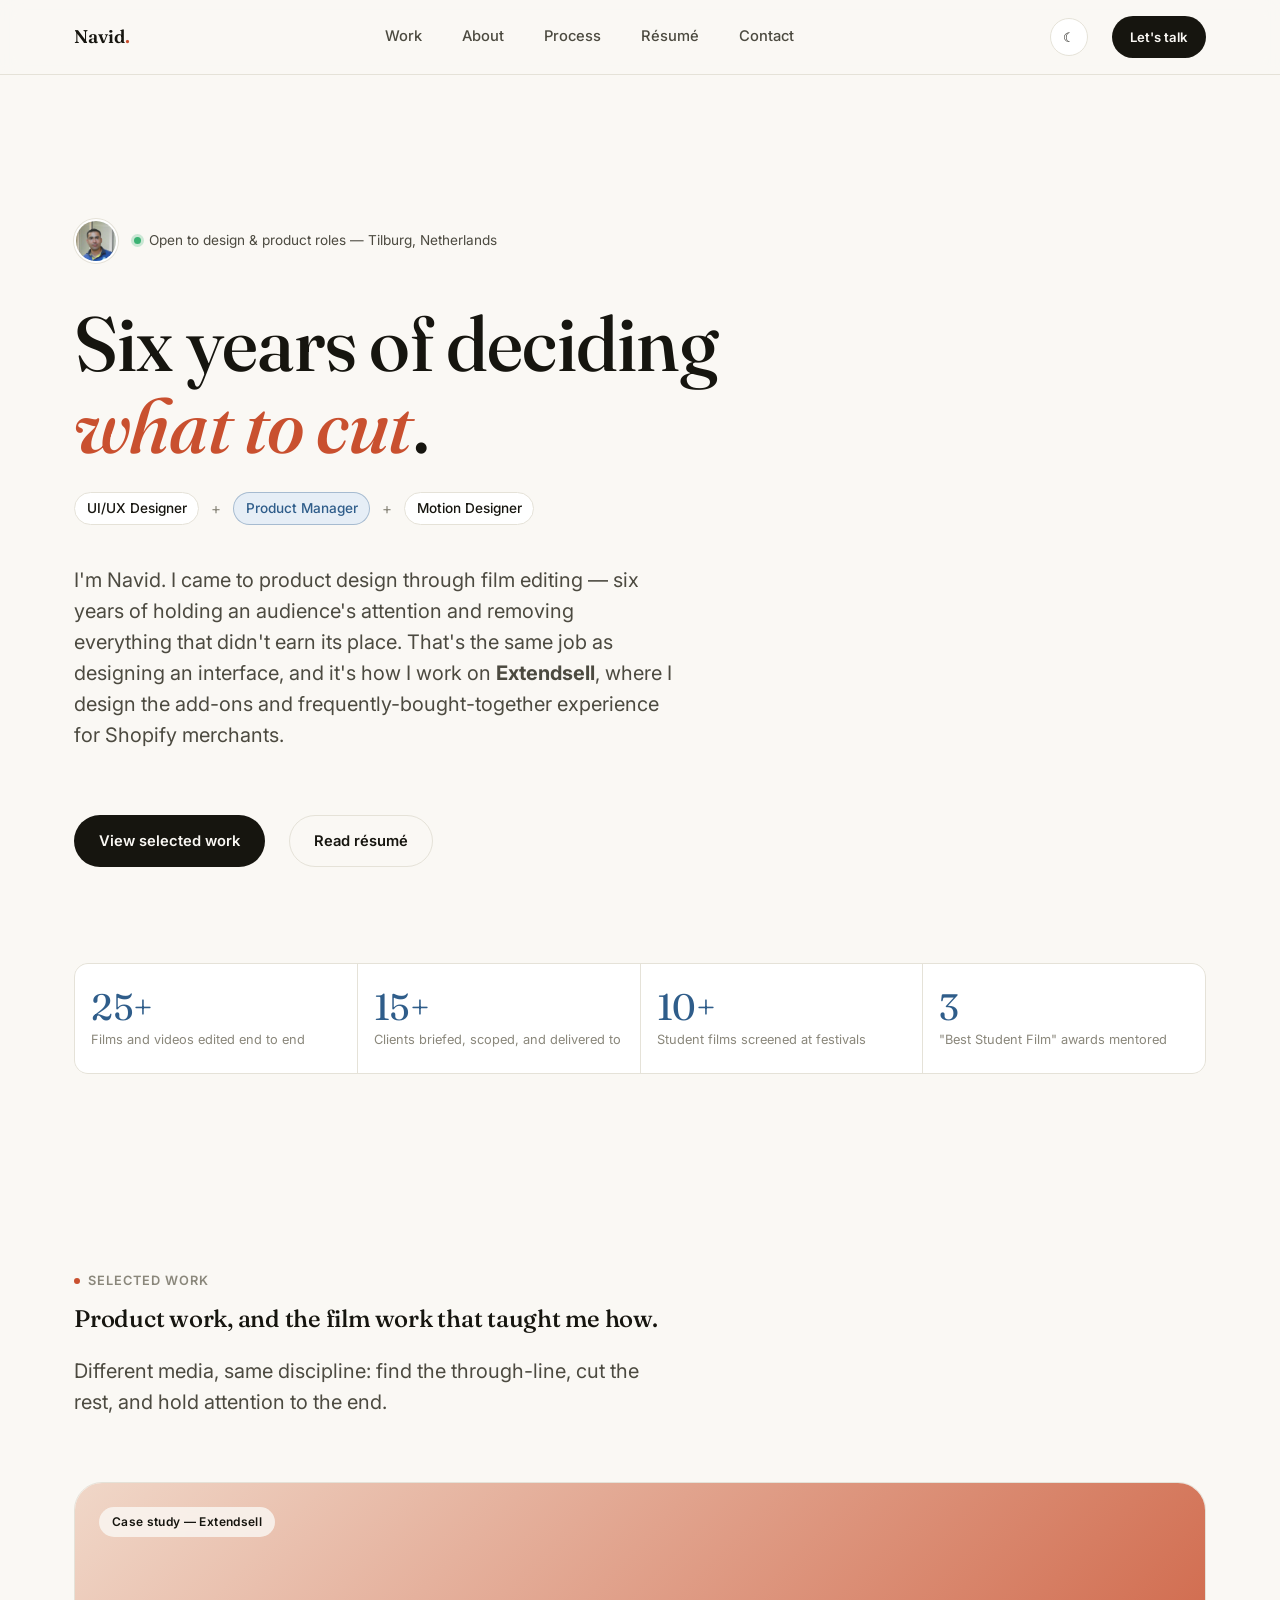
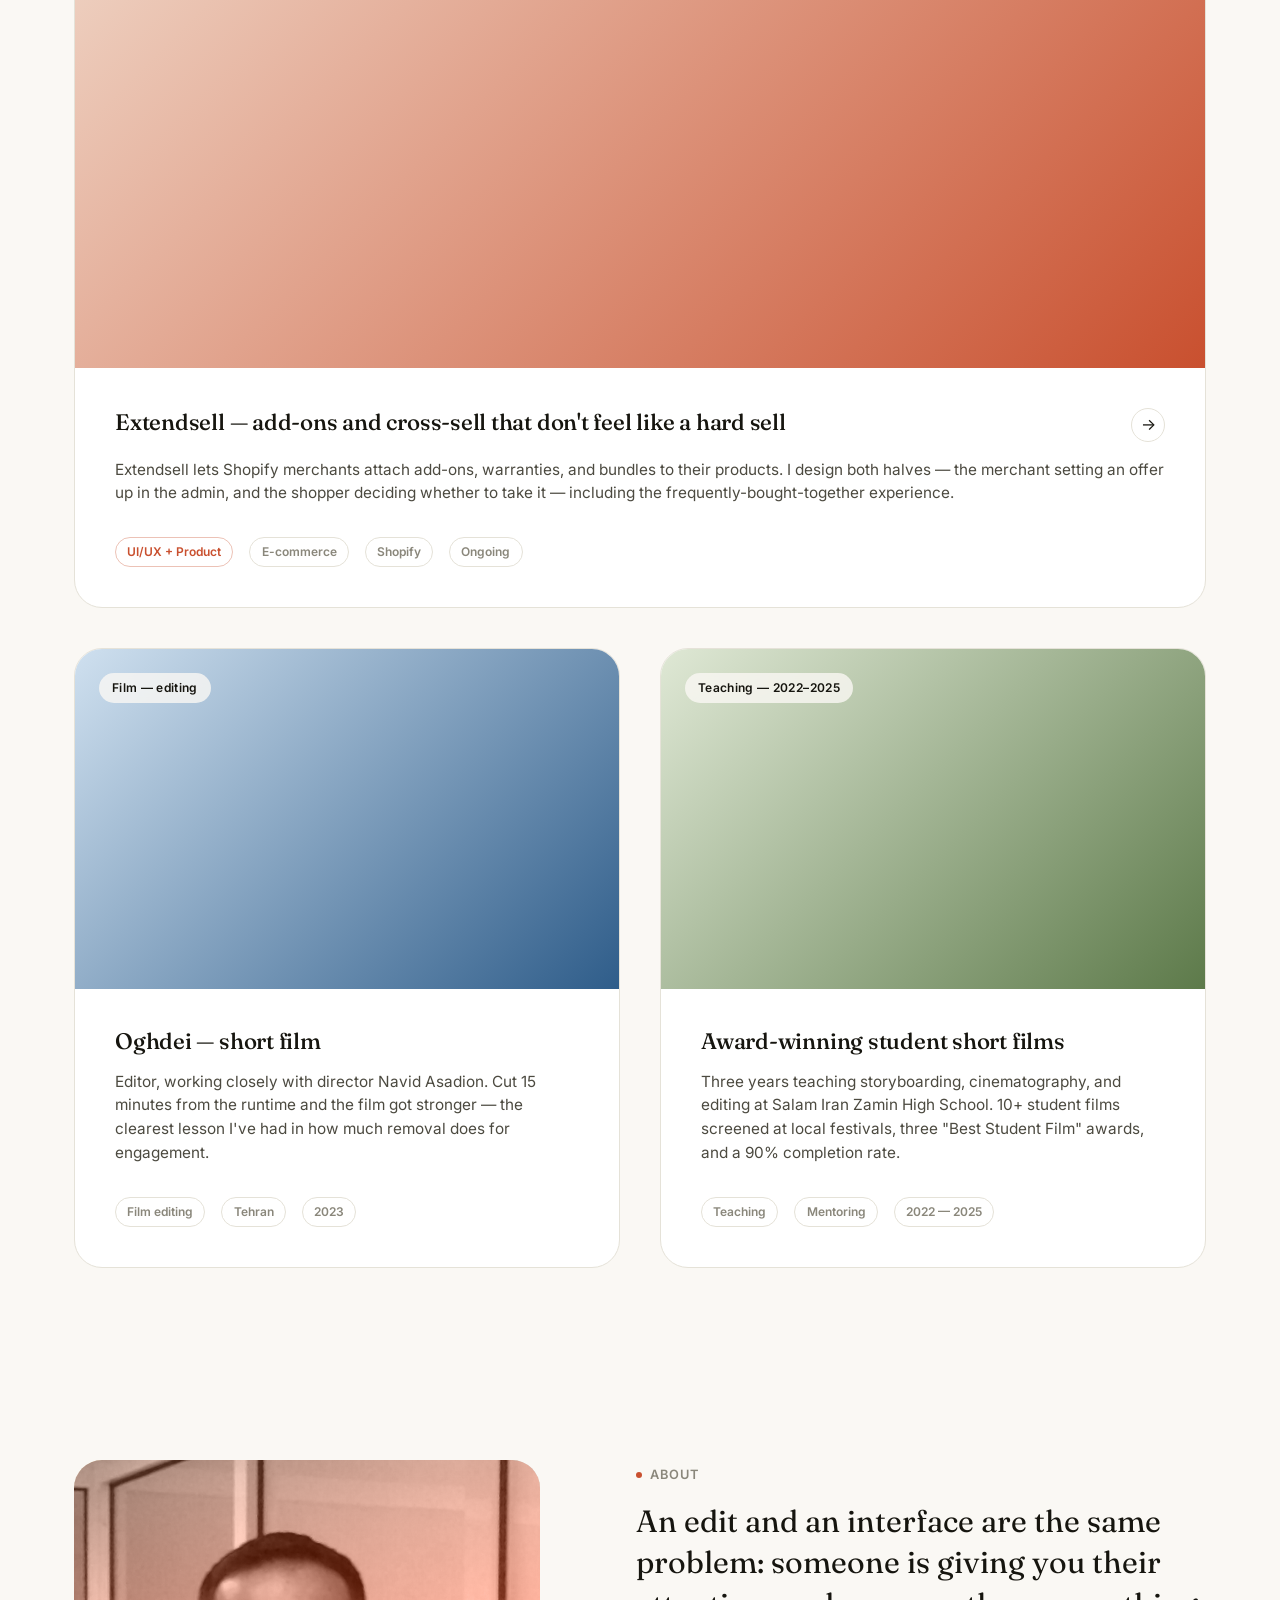
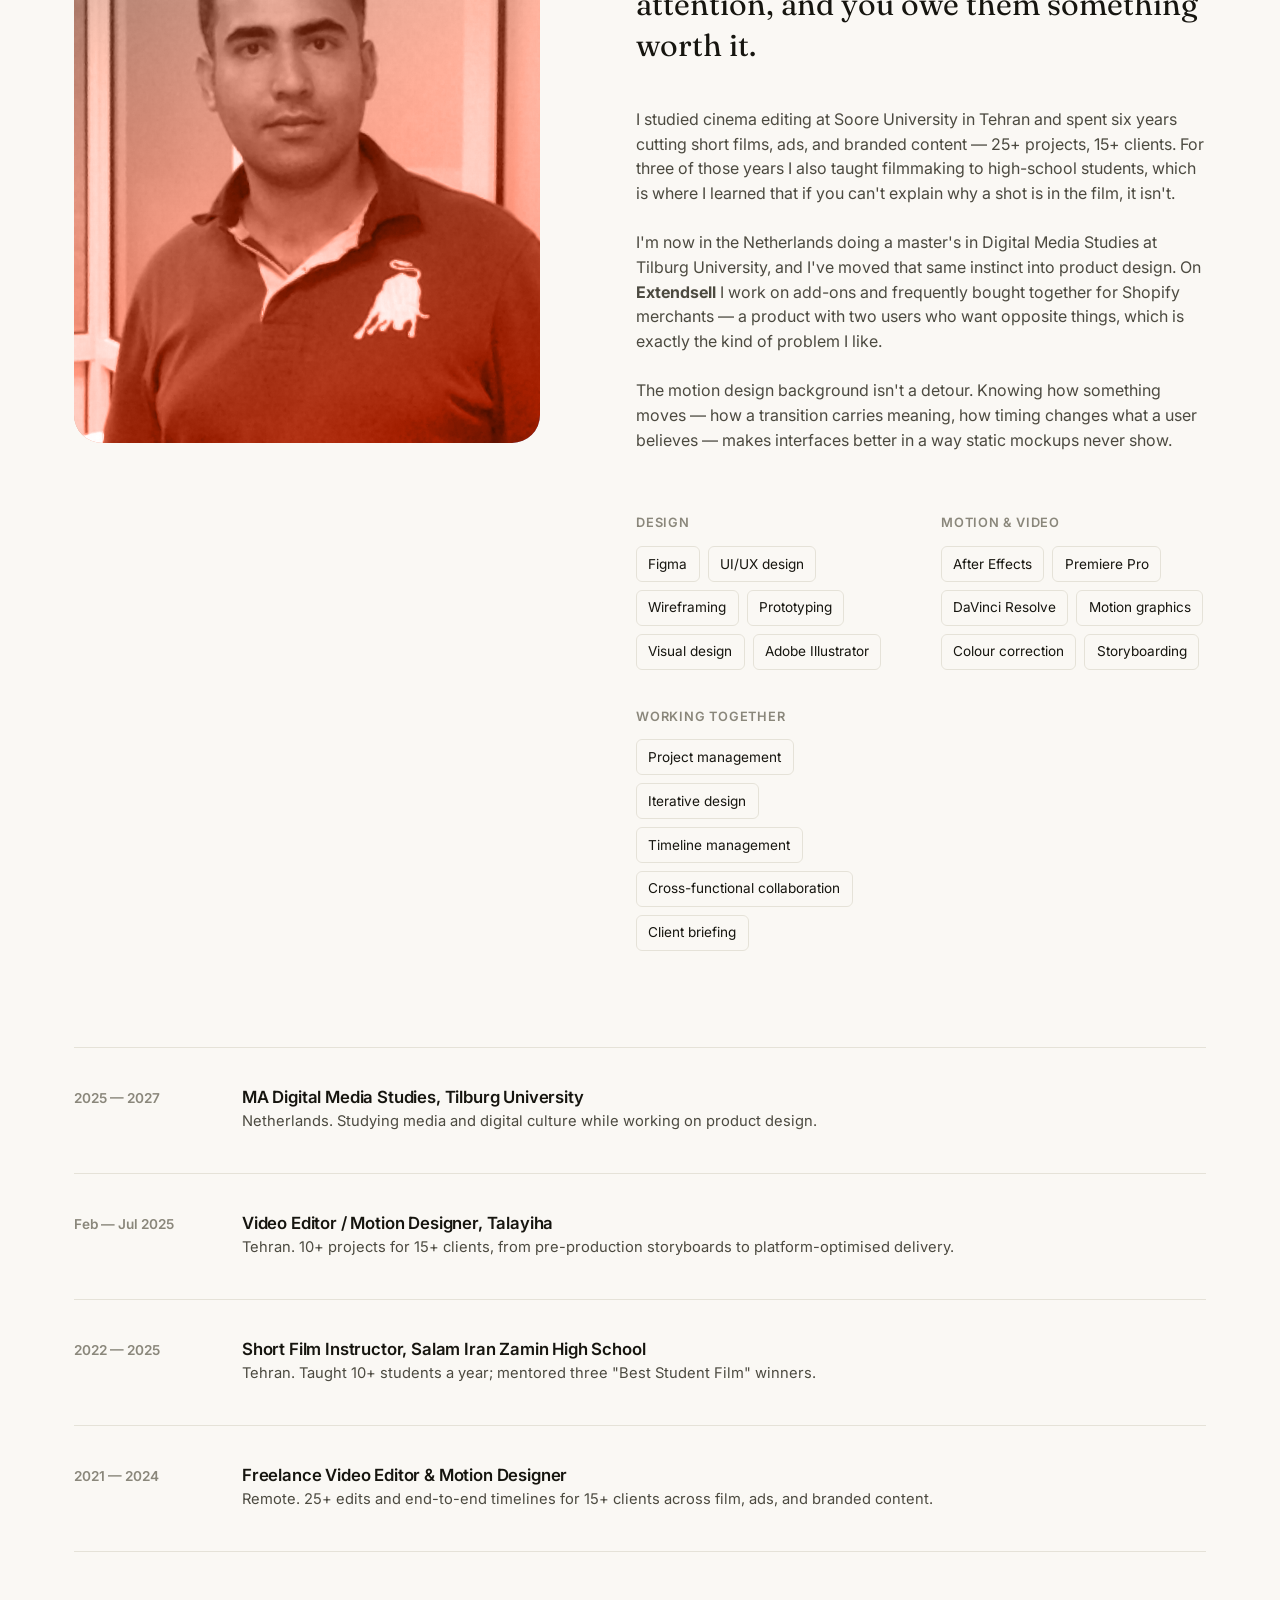
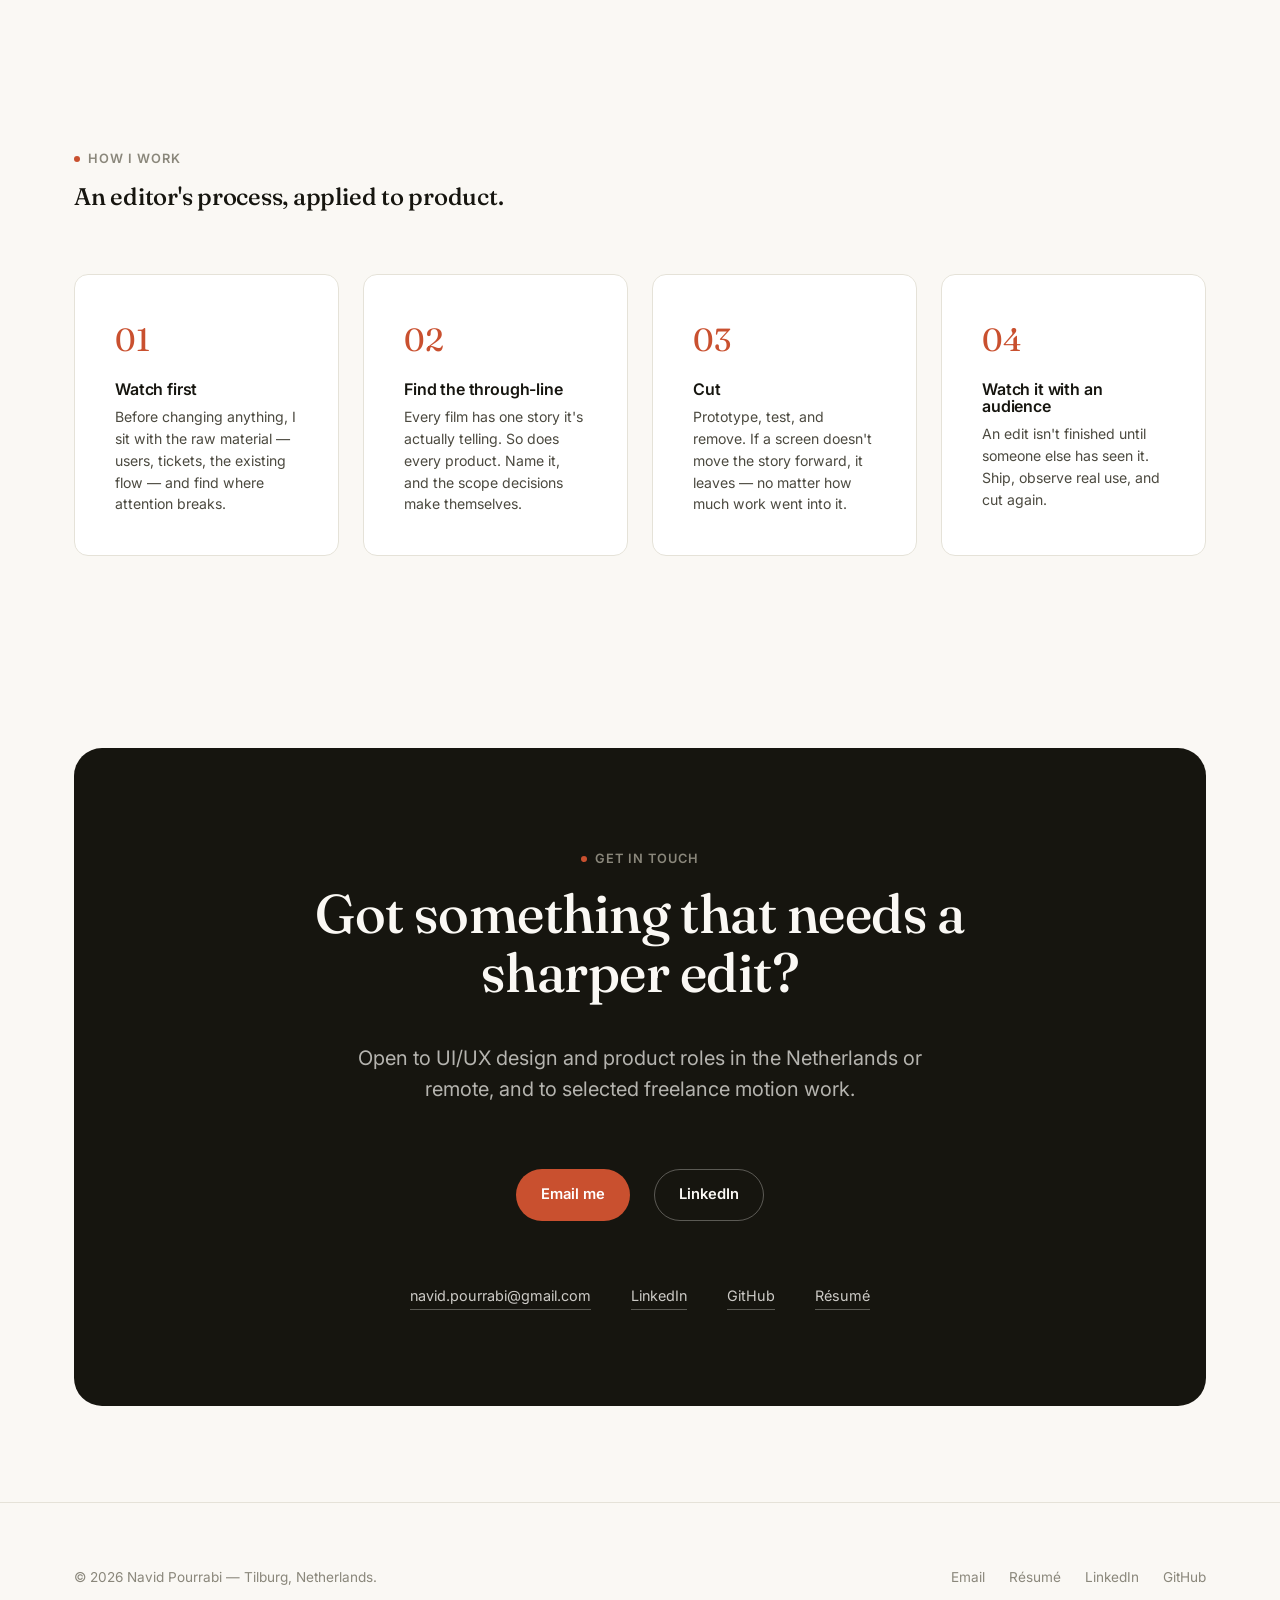
==== index.html @ 309e6147 "Replace placeholders with real resume, project, and contact content Sourced from the resume PDF and " ====
<!DOCTYPE html>
<html lang="en">
<head>
<meta charset="UTF-8" />
<meta name="viewport" content="width=device-width, initial-scale=1.0" />
<title>Navid Pourrabi — UI/UX Designer &amp; Product Manager</title>
<meta name="description" content="Navid Pourrabi — UI/UX designer and product manager with six years in film editing and motion design. Based in Tilburg, Netherlands." />

<meta property="og:title" content="Navid Pourrabi — UI/UX Designer &amp; Product Manager" />
<meta property="og:description" content="I came to product design through film editing. Six years of deciding what to cut." />
<meta property="og:type" content="website" />
<meta property="og:url" content="https://navidpourrabi.github.io/" />

<link rel="preconnect" href="https://fonts.googleapis.com" />
<link rel="preconnect" href="https://fonts.gstatic.com" crossorigin />
<link href="https://fonts.googleapis.com/css2?family=Fraunces:ital,opsz,wght@0,9..144,400;0,9..144,500;0,9..144,600;1,9..144,500&family=Inter:wght@400;500;600;700&display=swap" rel="stylesheet" />
<link rel="stylesheet" href="assets/css/style.css" />
<script>(function(){try{var t=localStorage.getItem("theme");if(!t){t=window.matchMedia("(prefers-color-scheme: dark)").matches?"dark":"light";}document.documentElement.setAttribute("data-theme",t);}catch(e){}})();</script>
</head>
<body>

<header class="site-header">
  <div class="wrap">
    <a href="index.html" class="logo">Navid<span>.</span></a>
    <nav class="nav-links">
      <a href="index.html#work">Work</a>
      <a href="index.html#about">About</a>
      <a href="index.html#process">Process</a>
      <a href="resume.html">Résumé</a>
      <a href="index.html#contact">Contact</a>
    </nav>
    <div class="nav-actions">
      <button class="theme-toggle" data-theme-toggle aria-label="Toggle dark mode">☾</button>
      <a href="index.html#contact" class="btn btn-primary btn-sm">Let's talk</a>
      <button class="nav-toggle" data-nav-toggle aria-label="Toggle menu"><span></span></button>
    </div>
  </div>
</header>

<main>

  <!-- ============ HERO ============ -->
  <section class="hero">
    <div class="wrap">
      <div class="hero-kicker reveal">
        <img src="assets/images/portrait.jpg" alt="Navid Pourrabi" class="hero-avatar" />
        <div class="hero-status"><span class="status-dot"></span> Open to design &amp; product roles — Tilburg, Netherlands</div>
      </div>

      <h1 class="reveal">Six years of deciding <em>what to cut</em>.</h1>

      <div class="role-line reveal">
        <span class="role-chip">UI/UX Designer</span>
        <span class="role-sep">+</span>
        <span class="role-chip is-data">Product Manager</span>
        <span class="role-sep">+</span>
        <span class="role-chip">Motion Designer</span>
      </div>

      <p class="hero-sub reveal">
        I'm Navid. I came to product design through film editing — six years of holding
        an audience's attention and removing everything that didn't earn its place.
        That's the same job as designing an interface, and it's how I work on
        <strong>Extendsell</strong>, where I design the add-ons and
        frequently-bought-together experience for Shopify merchants.
      </p>

      <div class="hero-actions reveal">
        <a href="index.html#work" class="btn btn-primary">View selected work</a>
        <a href="resume.html" class="btn btn-ghost">Read résumé</a>
      </div>

      <div class="metric-band reveal">
        <div class="metric">
          <div class="metric-num">25+</div>
          <div class="metric-label">Films and videos edited end to end</div>
        </div>
        <div class="metric">
          <div class="metric-num">15+</div>
          <div class="metric-label">Clients briefed, scoped, and delivered to</div>
        </div>
        <div class="metric">
          <div class="metric-num">10+</div>
          <div class="metric-label">Student films screened at festivals</div>
        </div>
        <div class="metric">
          <div class="metric-num">3</div>
          <div class="metric-label">"Best Student Film" awards mentored</div>
        </div>
      </div>
    </div>
  </section>

  <!-- ============ WORK ============ -->
  <section class="section" id="work">
    <div class="wrap">
      <div class="section-head reveal">
        <div>
          <div class="eyebrow">Selected work</div>
          <h2>Product work, and the film work that taught me how.</h2>
        </div>
        <p class="hero-sub" style="margin-top:0;">Different media, same discipline: find the through-line, cut the rest, and hold attention to the end.</p>
      </div>

      <div class="work-grid">

        <!-- ===== Extendsell — featured ===== -->
        <a class="work-card featured reveal" href="case-studies/extendsell.html">
          <div class="work-thumb" style="background:linear-gradient(135deg,#f0d7c8,#c9502f);">
            <span class="work-tag">Case study — Extendsell</span>
          </div>
          <div class="work-body">
            <div class="work-title-row">
              <h3>Extendsell — add-ons and cross-sell that don't feel like a hard sell</h3>
              <span class="work-arrow">→</span>
            </div>
            <p class="work-desc">
              Extendsell lets Shopify merchants attach add-ons, warranties, and bundles to their
              products. I design both halves — the merchant setting an offer up in the admin,
              and the shopper deciding whether to take it — including the
              frequently-bought-together experience.
            </p>
            <div class="work-meta-row">
              <span class="pill pill-role">UI/UX + Product</span>
              <span class="pill">E-commerce</span>
              <span class="pill">Shopify</span>
              <span class="pill">Ongoing</span>
            </div>
          </div>
        </a>

        <!-- ===== Oghdei ===== -->
        <div class="work-card reveal">
          <div class="work-thumb" style="background:linear-gradient(135deg,#cfe0ef,#2f5d8a);">
            <span class="work-tag">Film — editing</span>
          </div>
          <div class="work-body">
            <div class="work-title-row">
              <h3>Oghdei — short film</h3>
            </div>
            <p class="work-desc">
              Editor, working closely with director Navid Asadion. Cut 15 minutes from the
              runtime and the film got stronger — the clearest lesson I've had in how much
              removal does for engagement.
            </p>
            <div class="work-meta-row">
              <span class="pill">Film editing</span>
              <span class="pill">Tehran</span>
              <span class="pill">2023</span>
            </div>
          </div>
        </div>

        <!-- ===== Student films ===== -->
        <div class="work-card reveal">
          <div class="work-thumb" style="background:linear-gradient(135deg,#dfe8d5,#5d7a4a);">
            <span class="work-tag">Teaching — 2022–2025</span>
          </div>
          <div class="work-body">
            <div class="work-title-row">
              <h3>Award-winning student short films</h3>
            </div>
            <p class="work-desc">
              Three years teaching storyboarding, cinematography, and editing at Salam Iran
              Zamin High School. 10+ student films screened at local festivals, three
              "Best Student Film" awards, and a 90% completion rate.
            </p>
            <div class="work-meta-row">
              <span class="pill">Teaching</span>
              <span class="pill">Mentoring</span>
              <span class="pill">2022 — 2025</span>
            </div>
          </div>
        </div>

      </div>
    </div>
  </section>

  <!-- ============ ABOUT ============ -->
  <section class="section" id="about">
    <div class="wrap">
      <div class="about-grid">
        <div class="about-portrait reveal">
          <img src="assets/images/portrait.jpg" alt="Navid Pourrabi" />
        </div>
        <div class="reveal">
          <div class="eyebrow">About</div>
          <p class="about-lede">An edit and an interface are the same problem: someone is giving you their attention, and you owe them something worth it.</p>
          <div class="about-body">
            <p>
              I studied cinema editing at Soore University in Tehran and spent six years
              cutting short films, ads, and branded content — 25+ projects, 15+ clients.
              For three of those years I also taught filmmaking to high-school students,
              which is where I learned that if you can't explain why a shot is in the film,
              it isn't.
            </p>
            <p>
              I'm now in the Netherlands doing a master's in Digital Media Studies at
              Tilburg University, and I've moved that same instinct into product design.
              On <strong>Extendsell</strong> I work on add-ons and frequently bought
              together for Shopify merchants — a product with two users who want opposite
              things, which is exactly the kind of problem I like.
            </p>
            <p>
              The motion design background isn't a detour. Knowing how something moves —
              how a transition carries meaning, how timing changes what a user believes —
              makes interfaces better in a way static mockups never show.
            </p>
          </div>

          <div class="skills-grid">
            <div class="skills-group">
              <h4>Design</h4>
              <ul>
                <li>Figma</li>
                <li>UI/UX design</li>
                <li>Wireframing</li>
                <li>Prototyping</li>
                <li>Visual design</li>
                <li>Adobe Illustrator</li>
              </ul>
            </div>
            <div class="skills-group">
              <h4>Motion &amp; video</h4>
              <ul>
                <li>After Effects</li>
                <li>Premiere Pro</li>
                <li>DaVinci Resolve</li>
                <li>Motion graphics</li>
                <li>Colour correction</li>
                <li>Storyboarding</li>
              </ul>
            </div>
            <div class="skills-group">
              <h4>Working together</h4>
              <ul>
                <li>Project management</li>
                <li>Iterative design</li>
                <li>Timeline management</li>
                <li>Cross-functional collaboration</li>
                <li>Client briefing</li>
              </ul>
            </div>
          </div>
        </div>
      </div>

      <div class="timeline reveal">
        <div class="timeline-item">
          <time>2025 — 2027</time>
          <div>
            <h4>MA Digital Media Studies, Tilburg University</h4>
            <p>Netherlands. Studying media and digital culture while working on product design.</p>
          </div>
        </div>
        <div class="timeline-item">
          <time>Feb — Jul 2025</time>
          <div>
            <h4>Video Editor / Motion Designer, Talayiha</h4>
            <p>Tehran. 10+ projects for 15+ clients, from pre-production storyboards to platform-optimised delivery.</p>
          </div>
        </div>
        <div class="timeline-item">
          <time>2022 — 2025</time>
          <div>
            <h4>Short Film Instructor, Salam Iran Zamin High School</h4>
            <p>Tehran. Taught 10+ students a year; mentored three "Best Student Film" winners.</p>
          </div>
        </div>
        <div class="timeline-item">
          <time>2021 — 2024</time>
          <div>
            <h4>Freelance Video Editor &amp; Motion Designer</h4>
            <p>Remote. 25+ edits and end-to-end timelines for 15+ clients across film, ads, and branded content.</p>
          </div>
        </div>
      </div>
    </div>
  </section>

  <!-- ============ PROCESS ============ -->
  <section class="section" id="process">
    <div class="wrap">
      <div class="section-head reveal">
        <div>
          <div class="eyebrow">How I work</div>
          <h2>An editor's process, applied to product.</h2>
        </div>
      </div>

      <div class="process-strip">
        <div class="process-step reveal">
          <div class="step-num">01</div>
          <h4>Watch first</h4>
          <p>Before changing anything, I sit with the raw material — users, tickets, the existing flow — and find where attention breaks.</p>
        </div>
        <div class="process-step reveal">
          <div class="step-num">02</div>
          <h4>Find the through-line</h4>
          <p>Every film has one story it's actually telling. So does every product. Name it, and the scope decisions make themselves.</p>
        </div>
        <div class="process-step reveal">
          <div class="step-num">03</div>
          <h4>Cut</h4>
          <p>Prototype, test, and remove. If a screen doesn't move the story forward, it leaves — no matter how much work went into it.</p>
        </div>
        <div class="process-step reveal">
          <div class="step-num">04</div>
          <h4>Watch it with an audience</h4>
          <p>An edit isn't finished until someone else has seen it. Ship, observe real use, and cut again.</p>
        </div>
      </div>
    </div>
  </section>

  <!-- ============ CONTACT ============ -->
  <section class="section" id="contact">
    <div class="wrap">
      <div class="cta-block reveal">
        <div class="eyebrow" style="justify-content:center;">Get in touch</div>
        <h2>Got something that needs a sharper edit?</h2>
        <p class="hero-sub">Open to UI/UX design and product roles in the Netherlands or remote, and to selected freelance motion work.</p>
        <div class="cta-actions">
          <a href="mailto:navid.pourrabi@gmail.com" class="btn btn-primary">Email me</a>
          <a href="https://www.linkedin.com/in/navidpourrabi" class="btn btn-ghost" target="_blank" rel="noopener">LinkedIn</a>
        </div>
        <div class="contact-list">
          <a href="mailto:navid.pourrabi@gmail.com">navid.pourrabi@gmail.com</a>
          <a href="https://www.linkedin.com/in/navidpourrabi" target="_blank" rel="noopener">LinkedIn</a>
          <a href="https://github.com/NavidPourrabi" target="_blank" rel="noopener">GitHub</a>
          <a href="resume.html">Résumé</a>
        </div>
      </div>
    </div>
  </section>

</main>

<footer class="site-footer">
  <div class="wrap" style="display:flex;align-items:center;justify-content:space-between;flex-wrap:wrap;gap:1rem;width:100%;">
    <span>© <span data-year></span> Navid Pourrabi — Tilburg, Netherlands.</span>
    <div class="footer-links">
      <a href="mailto:navid.pourrabi@gmail.com">Email</a>
      <a href="resume.html">Résumé</a>
      <a href="https://www.linkedin.com/in/navidpourrabi" target="_blank" rel="noopener">LinkedIn</a>
      <a href="https://github.com/NavidPourrabi" target="_blank" rel="noopener">GitHub</a>
    </div>
  </div>
</footer>

<script src="assets/js/main.js"></script>
</body>
</html>
---- assets/css/style.css ----
/* ==========================================================================
   Design tokens
   ========================================================================== */
:root {
  /* Color */
  --color-bg: #faf8f4;
  --color-surface: #ffffff;
  --color-ink: #16150f;
  --color-ink-soft: #4c4a40;
  --color-ink-faint: #8a877b;
  --color-border: #e5e2d8;
  --color-accent: #c9502f;
  --color-accent-ink: #14140f;

  /* Data accent — metrics, outcome numbers, charts */
  --color-data: #2f5d8a;
  --color-data-soft: #e6eef6;

  /* Dark mode */
  --color-bg-dark: #100f0c;
  --color-surface-dark: #191814;
  --color-ink-dark: #f5f3ed;
  --color-ink-soft-dark: #c2bfb2;
  --color-ink-faint-dark: #7d7a6f;
  --color-border-dark: #2b2a23;
  --color-data-dark: #7fb0dd;
  --color-data-soft-dark: #1a2733;

  /* Type */
  --font-display: 'Fraunces', Georgia, 'Times New Roman', serif;
  --font-body: 'Inter', -apple-system, BlinkMacSystemFont, 'Segoe UI', sans-serif;

  /* Spacing scale */
  --space-3xs: 0.25rem;
  --space-2xs: 0.5rem;
  --space-xs: 0.75rem;
  --space-sm: 1rem;
  --space-md: 1.5rem;
  --space-lg: 2.5rem;
  --space-xl: 4rem;
  --space-2xl: 6rem;
  --space-3xl: 9rem;

  /* Layout */
  --max-width: 1180px;
  --radius-sm: 6px;
  --radius-md: 14px;
  --radius-lg: 28px;

  --ease: cubic-bezier(0.16, 1, 0.3, 1);
}

[data-theme='dark'] {
  --color-bg: var(--color-bg-dark);
  --color-surface: var(--color-surface-dark);
  --color-ink: var(--color-ink-dark);
  --color-ink-soft: var(--color-ink-soft-dark);
  --color-ink-faint: var(--color-ink-faint-dark);
  --color-border: var(--color-border-dark);
  --color-accent: #e8714e;
  --color-data: var(--color-data-dark);
  --color-data-soft: var(--color-data-soft-dark);
}

/* ==========================================================================
   Reset
   ========================================================================== */
*,
*::before,
*::after {
  box-sizing: border-box;
}

html {
  scroll-behavior: smooth;
}

body {
  margin: 0;
  background: var(--color-bg);
  color: var(--color-ink);
  font-family: var(--font-body);
  font-size: 16px;
  line-height: 1.55;
  -webkit-font-smoothing: antialiased;
  transition: background 0.3s var(--ease), color 0.3s var(--ease);
}

img {
  max-width: 100%;
  display: block;
}

a {
  color: inherit;
  text-decoration: none;
}

ul {
  margin: 0;
  padding: 0;
  list-style: none;
}

h1, h2, h3, h4 {
  font-family: var(--font-display);
  font-weight: 500;
  line-height: 1.08;
  margin: 0;
  letter-spacing: -0.01em;
}

p {
  margin: 0;
}

button {
  font-family: inherit;
  cursor: pointer;
}

/* ==========================================================================
   Layout helpers
   ========================================================================== */
.wrap {
  max-width: var(--max-width);
  margin-inline: auto;
  padding-inline: var(--space-md);
}

.section {
  padding-block: var(--space-2xl);
}

.section-head {
  display: flex;
  align-items: flex-end;
  justify-content: space-between;
  gap: var(--space-md);
  margin-bottom: var(--space-xl);
  flex-wrap: wrap;
}

.eyebrow {
  display: inline-flex;
  align-items: center;
  gap: var(--space-2xs);
  font-size: 0.8rem;
  font-weight: 600;
  letter-spacing: 0.08em;
  text-transform: uppercase;
  color: var(--color-ink-faint);
  margin-bottom: var(--space-sm);
}

.eyebrow::before {
  content: '';
  width: 6px;
  height: 6px;
  border-radius: 50%;
  background: var(--color-accent);
}

/* ==========================================================================
   Header / Nav
   ========================================================================== */
.site-header {
  position: sticky;
  top: 0;
  z-index: 50;
  background: color-mix(in srgb, var(--color-bg) 85%, transparent);
  backdrop-filter: blur(10px);
  border-bottom: 1px solid var(--color-border);
}

/* `backdrop-filter` on an ancestor makes it the containing block for any
   `position: fixed` descendant (like the mobile .nav-links overlay below),
   which breaks its full-viewport sizing. Drop the filter while the mobile
   menu is open so the overlay is positioned against the viewport again. */
body.nav-open .site-header {
  backdrop-filter: none;
  background: var(--color-bg);
}

.site-header .wrap {
  display: flex;
  align-items: center;
  justify-content: space-between;
  padding-block: var(--space-sm);
}

.logo {
  font-family: var(--font-display);
  font-size: 1.15rem;
  font-weight: 600;
}

.logo span {
  color: var(--color-accent);
}

.nav-links {
  display: flex;
  align-items: center;
  gap: var(--space-lg);
  font-size: 0.92rem;
  font-weight: 500;
}

.nav-links a {
  position: relative;
  color: var(--color-ink-soft);
  transition: color 0.2s var(--ease);
}

.nav-links a:hover,
.nav-links a.active {
  color: var(--color-ink);
}

.nav-actions {
  display: flex;
  align-items: center;
  gap: var(--space-md);
}

.theme-toggle {
  width: 38px;
  height: 38px;
  display: grid;
  place-items: center;
  border-radius: 50%;
  border: 1px solid var(--color-border);
  background: var(--color-surface);
  color: var(--color-ink);
  transition: transform 0.25s var(--ease), background 0.2s var(--ease);
}

.theme-toggle:hover {
  transform: rotate(20deg);
}

.nav-toggle {
  display: none;
  border: none;
  background: none;
  width: 32px;
  height: 24px;
  position: relative;
}

.nav-toggle span,
.nav-toggle span::before,
.nav-toggle span::after {
  content: '';
  position: absolute;
  left: 0;
  width: 100%;
  height: 2px;
  background: var(--color-ink);
  transition: transform 0.25s var(--ease), opacity 0.25s var(--ease);
}

.nav-toggle span { top: 50%; transform: translateY(-50%); }
.nav-toggle span::before { top: -8px; }
.nav-toggle span::after { top: 8px; }

/* ==========================================================================
   Buttons
   ========================================================================== */
.btn {
  display: inline-flex;
  align-items: center;
  gap: var(--space-2xs);
  padding: 0.85rem 1.5rem;
  border-radius: 999px;
  font-size: 0.92rem;
  font-weight: 600;
  border: 1px solid transparent;
  transition: transform 0.2s var(--ease), background 0.2s var(--ease), color 0.2s var(--ease), border-color 0.2s var(--ease);
  white-space: nowrap;
}

.btn:hover {
  transform: translateY(-2px);
}

.btn-primary {
  background: var(--color-ink);
  color: var(--color-bg);
}

.btn-primary:hover {
  background: var(--color-accent);
  color: #fff;
}

.btn-ghost {
  background: transparent;
  border-color: var(--color-border);
  color: var(--color-ink);
}

.btn-ghost:hover {
  border-color: var(--color-ink);
}

.btn-sm {
  padding: 0.6rem 1.1rem;
  font-size: 0.82rem;
}

/* ==========================================================================
   Hero
   ========================================================================== */
.hero {
  padding-block: var(--space-3xl) var(--space-2xl);
}

.hero-kicker {
  display: flex;
  align-items: center;
  gap: var(--space-sm);
  margin-bottom: var(--space-lg);
}

.hero-avatar {
  width: 44px;
  height: 44px;
  border-radius: 50%;
  background: linear-gradient(135deg, var(--color-accent), #ffb199);
  border: 2px solid var(--color-surface);
  box-shadow: 0 0 0 1px var(--color-border);
}

.hero-status {
  font-size: 0.85rem;
  color: var(--color-ink-soft);
  display: flex;
  align-items: center;
  gap: var(--space-2xs);
}

.status-dot {
  width: 7px;
  height: 7px;
  border-radius: 50%;
  background: #3bb273;
  box-shadow: 0 0 0 3px color-mix(in srgb, #3bb273 25%, transparent);
}

.hero h1 {
  font-size: clamp(2.6rem, 6vw, 5.2rem);
  max-width: 16ch;
}

.hero h1 em {
  font-style: italic;
  color: var(--color-accent);
}

.hero-sub {
  margin-top: var(--space-lg);
  max-width: 46ch;
  font-size: clamp(1.05rem, 1.6vw, 1.25rem);
  color: var(--color-ink-soft);
}

.hero-actions {
  margin-top: var(--space-xl);
  display: flex;
  gap: var(--space-md);
  flex-wrap: wrap;
  align-items: center;
}

.hero-meta {
  margin-top: var(--space-2xl);
  display: grid;
  grid-template-columns: repeat(4, 1fr);
  border-top: 1px solid var(--color-border);
  padding-top: var(--space-lg);
  gap: var(--space-md);
}

.hero-meta dt {
  font-size: 0.78rem;
  text-transform: uppercase;
  letter-spacing: 0.06em;
  color: var(--color-ink-faint);
  margin-bottom: var(--space-3xs);
}

.hero-meta dd {
  margin: 0;
  font-family: var(--font-display);
  font-size: 1.3rem;
}

/* ==========================================================================
   Work grid
   ========================================================================== */
.work-grid {
  display: grid;
  grid-template-columns: repeat(2, 1fr);
  gap: var(--space-lg);
}

.work-card {
  grid-column: span 1;
  border-radius: var(--radius-lg);
  overflow: hidden;
  background: var(--color-surface);
  border: 1px solid var(--color-border);
  transition: transform 0.35s var(--ease), box-shadow 0.35s var(--ease), border-color 0.35s var(--ease);
  display: flex;
  flex-direction: column;
}

.work-card:hover {
  transform: translateY(-6px);
  box-shadow: 0 24px 48px -24px rgba(20, 20, 15, 0.25);
  border-color: transparent;
}

.work-card.featured {
  grid-column: span 2;
}

.work-thumb {
  aspect-ratio: 16 / 10;
  position: relative;
  overflow: hidden;
}

.work-card.featured .work-thumb {
  aspect-ratio: 21 / 9;
}

.work-thumb img {
  width: 100%;
  height: 100%;
  object-fit: cover;
  transition: transform 0.5s var(--ease);
}

.work-card:hover .work-thumb img {
  transform: scale(1.04);
}

.work-tag {
  position: absolute;
  top: var(--space-md);
  left: var(--space-md);
  background: color-mix(in srgb, var(--color-bg) 80%, transparent);
  backdrop-filter: blur(6px);
  padding: 0.35rem 0.8rem;
  border-radius: 999px;
  font-size: 0.75rem;
  font-weight: 600;
  letter-spacing: 0.03em;
}

.work-body {
  padding: var(--space-lg);
  display: flex;
  flex-direction: column;
  gap: var(--space-sm);
  flex: 1;
}

.work-title-row {
  display: flex;
  align-items: baseline;
  justify-content: space-between;
  gap: var(--space-sm);
}

.work-title-row h3 {
  font-size: 1.4rem;
}

.work-arrow {
  flex-shrink: 0;
  width: 34px;
  height: 34px;
  border-radius: 50%;
  border: 1px solid var(--color-border);
  display: grid;
  place-items: center;
  transition: transform 0.3s var(--ease), background 0.3s var(--ease), border-color 0.3s var(--ease);
}

.work-card:hover .work-arrow {
  background: var(--color-accent);
  border-color: var(--color-accent);
  color: #fff;
  transform: rotate(45deg);
}

.work-desc {
  color: var(--color-ink-soft);
  font-size: 0.96rem;
}

.work-meta-row {
  display: flex;
  gap: var(--space-sm);
  flex-wrap: wrap;
  margin-top: auto;
  padding-top: var(--space-sm);
}

.pill {
  font-size: 0.75rem;
  font-weight: 600;
  color: var(--color-ink-faint);
  border: 1px solid var(--color-border);
  border-radius: 999px;
  padding: 0.3rem 0.7rem;
}

/* ==========================================================================
   About
   ========================================================================== */
.about-grid {
  display: grid;
  grid-template-columns: 0.9fr 1.1fr;
  gap: var(--space-2xl);
  align-items: start;
}

.about-portrait {
  aspect-ratio: 4 / 5;
  border-radius: var(--radius-lg);
  overflow: hidden;
  background: linear-gradient(160deg, #ffe3d6, #ff5a36 120%);
  position: sticky;
  top: 6rem;
}

.about-portrait img {
  width: 100%;
  height: 100%;
  object-fit: cover;
  mix-blend-mode: luminosity;
}

.about-lede {
  font-family: var(--font-display);
  font-size: clamp(1.4rem, 2.4vw, 2rem);
  line-height: 1.35;
  max-width: 30ch;
  margin-bottom: var(--space-lg);
}

.about-body p + p {
  margin-top: var(--space-md);
}

.about-body {
  color: var(--color-ink-soft);
  max-width: 58ch;
}

.skills-grid {
  margin-top: var(--space-xl);
  display: grid;
  grid-template-columns: repeat(2, 1fr);
  gap: var(--space-lg);
}

.skills-group h4 {
  font-size: 0.8rem;
  text-transform: uppercase;
  letter-spacing: 0.06em;
  color: var(--color-ink-faint);
  margin-bottom: var(--space-sm);
  font-family: var(--font-body);
  font-weight: 600;
}

.skills-group ul {
  display: flex;
  flex-wrap: wrap;
  gap: var(--space-2xs);
}

.skills-group li {
  font-size: 0.85rem;
  border: 1px solid var(--color-border);
  border-radius: var(--radius-sm);
  padding: 0.4rem 0.7rem;
}

.timeline {
  margin-top: var(--space-2xl);
  border-top: 1px solid var(--color-border);
}

.timeline-item {
  display: grid;
  grid-template-columns: 8rem 1fr;
  gap: var(--space-lg);
  padding-block: var(--space-lg);
  border-bottom: 1px solid var(--color-border);
}

.timeline-item time {
  color: var(--color-ink-faint);
  font-size: 0.85rem;
  font-weight: 600;
}

.timeline-item h4 {
  font-family: var(--font-body);
  font-size: 1.05rem;
  font-weight: 600;
  margin-bottom: var(--space-3xs);
}

.timeline-item p {
  color: var(--color-ink-soft);
  font-size: 0.92rem;
}

/* ==========================================================================
   Testimonials / process strip
   ========================================================================== */
.process-strip {
  display: grid;
  grid-template-columns: repeat(4, 1fr);
  gap: var(--space-md);
}

.process-step {
  padding: var(--space-lg);
  border-radius: var(--radius-md);
  background: var(--color-surface);
  border: 1px solid var(--color-border);
}

.process-step .step-num {
  font-family: var(--font-display);
  font-size: 2rem;
  color: var(--color-accent);
  margin-bottom: var(--space-sm);
}

.process-step h4 {
  font-family: var(--font-body);
  font-size: 1rem;
  font-weight: 600;
  margin-bottom: var(--space-2xs);
}

.process-step p {
  font-size: 0.88rem;
  color: var(--color-ink-soft);
}

/* ==========================================================================
   Contact / CTA
   ========================================================================== */
.cta-block {
  border-radius: var(--radius-lg);
  background: var(--color-ink);
  color: var(--color-bg);
  padding: var(--space-2xl) var(--space-xl);
  text-align: center;
  position: relative;
  overflow: hidden;
}

.cta-block h2 {
  font-size: clamp(2rem, 4.5vw, 3.4rem);
  max-width: 20ch;
  margin-inline: auto;
}

.cta-block .hero-sub {
  color: color-mix(in srgb, var(--color-bg) 70%, transparent);
  margin-inline: auto;
  text-align: center;
}

.cta-actions {
  margin-top: var(--space-xl);
  display: flex;
  gap: var(--space-md);
  justify-content: center;
  flex-wrap: wrap;
}

.cta-block .btn-primary {
  background: var(--color-accent);
  color: #fff;
}

.cta-block .btn-ghost {
  border-color: color-mix(in srgb, var(--color-bg) 30%, transparent);
  color: var(--color-bg);
}

.contact-list {
  margin-top: var(--space-xl);
  display: flex;
  gap: var(--space-lg);
  justify-content: center;
  flex-wrap: wrap;
  font-size: 0.9rem;
}

.contact-list a {
  color: color-mix(in srgb, var(--color-bg) 80%, transparent);
  border-bottom: 1px solid color-mix(in srgb, var(--color-bg) 30%, transparent);
  padding-bottom: 2px;
  transition: color 0.2s var(--ease), border-color 0.2s var(--ease);
}

.contact-list a:hover {
  color: var(--color-bg);
  border-color: var(--color-bg);
}

/* ==========================================================================
   Footer
   ========================================================================== */
.site-footer {
  padding-block: var(--space-xl);
  border-top: 1px solid var(--color-border);
  display: flex;
  align-items: center;
  justify-content: space-between;
  flex-wrap: wrap;
  gap: var(--space-md);
  color: var(--color-ink-faint);
  font-size: 0.85rem;
}

.footer-links {
  display: flex;
  gap: var(--space-md);
}

/* ==========================================================================
   Case study page
   ========================================================================== */
.cs-hero {
  padding-block: var(--space-2xl) var(--space-xl);
  border-bottom: 1px solid var(--color-border);
}

.cs-back {
  display: inline-flex;
  align-items: center;
  gap: var(--space-2xs);
  font-size: 0.85rem;
  font-weight: 600;
  color: var(--color-ink-soft);
  margin-bottom: var(--space-xl);
}

.cs-back:hover {
  color: var(--color-ink);
}

.cs-hero h1 {
  font-size: clamp(2.2rem, 5vw, 3.6rem);
  max-width: 20ch;
}

.cs-hero .hero-sub {
  margin-top: var(--space-md);
}

.cs-meta-grid {
  margin-top: var(--space-2xl);
  display: grid;
  grid-template-columns: repeat(4, 1fr);
  gap: var(--space-lg);
  border-top: 1px solid var(--color-border);
  padding-top: var(--space-lg);
}

.cs-cover {
  margin-top: var(--space-2xl);
  border-radius: var(--radius-lg);
  overflow: hidden;
  aspect-ratio: 16 / 8;
}

.cs-body {
  max-width: 72ch;
  margin-inline: auto;
}

.cs-body .section {
  padding-block: var(--space-xl);
  border-bottom: 1px solid var(--color-border);
}

.cs-body h2 {
  font-size: clamp(1.6rem, 3vw, 2.2rem);
  margin-bottom: var(--space-md);
}

.cs-body p {
  color: var(--color-ink-soft);
  font-size: 1.02rem;
}

.cs-body p + p {
  margin-top: var(--space-md);
}

.cs-body ul {
  margin-top: var(--space-md);
  display: flex;
  flex-direction: column;
  gap: var(--space-sm);
}

.cs-body ul li {
  padding-left: var(--space-md);
  position: relative;
  color: var(--color-ink-soft);
}

.cs-body ul li::before {
  content: '';
  position: absolute;
  left: 0;
  top: 0.55em;
  width: 6px;
  height: 6px;
  border-radius: 50%;
  background: var(--color-accent);
}

.cs-image-row {
  margin-top: var(--space-lg);
  display: grid;
  grid-template-columns: 1fr 1fr;
  gap: var(--space-md);
}

.cs-image-row img,
.cs-image-row .img-placeholder {
  border-radius: var(--radius-md);
  aspect-ratio: 4 / 3;
}

.img-placeholder {
  width: 100%;
  height: 100%;
  background: repeating-linear-gradient(
    135deg,
    var(--color-border),
    var(--color-border) 10px,
    var(--color-surface) 10px,
    var(--color-surface) 20px
  );
  display: grid;
  place-items: center;
  color: var(--color-ink-faint);
  font-size: 0.8rem;
  font-weight: 600;
  text-align: center;
  padding: var(--space-sm);
}

.cs-outcome-grid {
  display: grid;
  grid-template-columns: repeat(3, 1fr);
  gap: var(--space-md);
  margin-top: var(--space-md);
}

.outcome-stat {
  padding: var(--space-lg);
  border-radius: var(--radius-md);
  background: var(--color-surface);
  border: 1px solid var(--color-border);
  text-align: center;
}

.outcome-stat .stat-num {
  font-family: var(--font-display);
  font-size: 2.4rem;
  color: var(--color-accent);
}

.outcome-stat .stat-label {
  margin-top: var(--space-2xs);
  font-size: 0.85rem;
  color: var(--color-ink-soft);
}

.cs-next {
  padding-block: var(--space-2xl);
  text-align: center;
}

/* ==========================================================================
   Responsive
   ========================================================================== */
@media (max-width: 900px) {
  .nav-links,
  .nav-actions .btn {
    display: none;
  }

  .nav-toggle {
    display: block;
  }

  .about-grid {
    grid-template-columns: 1fr;
  }

  .about-portrait {
    position: static;
    max-width: 320px;
  }

  .skills-grid {
    grid-template-columns: 1fr;
  }

  .process-strip {
    grid-template-columns: repeat(2, 1fr);
  }

  .cs-meta-grid,
  .cs-outcome-grid {
    grid-template-columns: repeat(2, 1fr);
  }
}

@media (max-width: 720px) {
  .hero-meta {
    grid-template-columns: repeat(2, 1fr);
  }

  .work-grid {
    grid-template-columns: 1fr;
  }

  .work-card.featured {
    grid-column: span 1;
  }

  .about-grid,
  .process-strip,
  .cs-meta-grid,
  .cs-outcome-grid,
  .cs-image-row {
    grid-template-columns: 1fr;
  }

  .site-footer {
    flex-direction: column;
    align-items: flex-start;
  }
}

/* ==========================================================================
   Nav open state (mobile)
   ========================================================================== */
.nav-open .nav-links {
  display: flex;
  position: fixed;
  inset: 64px 0 0 0;
  flex-direction: column;
  align-items: flex-start;
  padding: var(--space-lg) var(--space-md);
  background: var(--color-bg);
  gap: var(--space-md);
  font-size: 1.3rem;
  z-index: 40;
}

.nav-open .nav-toggle span { transform: translateY(-50%) rotate(45deg); }
.nav-open .nav-toggle span::before { transform: translateY(8px) rotate(0deg); opacity: 0; }
.nav-open .nav-toggle span::after { transform: translateY(-8px) rotate(90deg); }

/* ==========================================================================
   Reveal-on-scroll
   ========================================================================== */
/* .reveal elements are fully visible by default (and always visible with
   JS disabled / crawlers / screenshot tools). JS opts elements into the
   hidden starting state via .reveal-init, then reveals them on scroll. */
.reveal.reveal-init {
  opacity: 0;
  transform: translateY(24px);
  transition: opacity 0.7s var(--ease), transform 0.7s var(--ease);
}

.reveal.reveal-init.is-visible {
  opacity: 1;
  transform: translateY(0);
}

/* ==========================================================================
   Role line — dual title (design + product)
   ========================================================================== */
.role-line {
  display: flex;
  align-items: center;
  gap: var(--space-xs);
  flex-wrap: wrap;
  margin-top: var(--space-md);
  font-size: 0.95rem;
  color: var(--color-ink-soft);
}

.role-chip {
  display: inline-flex;
  align-items: center;
  gap: 0.4em;
  padding: 0.35em 0.85em;
  border-radius: 100px;
  border: 1px solid var(--color-border);
  background: var(--color-surface);
  font-weight: 500;
  font-size: 0.85rem;
  color: var(--color-ink);
  white-space: nowrap;
}

.role-chip.is-data {
  border-color: color-mix(in srgb, var(--color-data) 35%, transparent);
  background: var(--color-data-soft);
  color: var(--color-data);
}

.role-sep {
  color: var(--color-ink-faint);
}

/* ==========================================================================
   Metric band — outcome numbers (product-manager proof)
   ========================================================================== */
.metric-band {
  display: grid;
  grid-template-columns: repeat(4, 1fr);
  gap: 1px;
  margin-top: var(--space-2xl);
  background: var(--color-border);
  border: 1px solid var(--color-border);
  border-radius: var(--radius-md);
  overflow: hidden;
}

.metric {
  background: var(--color-surface);
  padding: var(--space-md) var(--space-sm);
}

.metric .metric-num {
  font-family: var(--font-display);
  font-size: clamp(1.6rem, 3vw, 2.3rem);
  line-height: 1.05;
  color: var(--color-data);
  letter-spacing: -0.01em;
}

.metric .metric-label {
  margin-top: var(--space-3xs);
  font-size: 0.8rem;
  color: var(--color-ink-faint);
  line-height: 1.4;
}

/* ==========================================================================
   Work card — outcome row (B-direction proof on every card)
   ========================================================================== */
.work-outcome {
  display: flex;
  gap: var(--space-md);
  margin-top: var(--space-sm);
  padding-top: var(--space-sm);
  border-top: 1px solid var(--color-border);
}

.work-outcome div {
  min-width: 0;
}

.work-outcome .o-num {
  font-family: var(--font-display);
  font-size: 1.15rem;
  color: var(--color-data);
  line-height: 1.2;
}

.work-outcome .o-label {
  font-size: 0.72rem;
  color: var(--color-ink-faint);
  text-transform: uppercase;
  letter-spacing: 0.05em;
}

.pill.pill-role {
  border-color: color-mix(in srgb, var(--color-accent) 35%, transparent);
  color: var(--color-accent);
}

/* ==========================================================================
   Résumé page
   ========================================================================== */
.resume-head {
  padding-block: var(--space-2xl) var(--space-lg);
}

.resume-head h1 {
  font-size: clamp(2.2rem, 5vw, 3.6rem);
}

.resume-actions {
  margin-top: var(--space-lg);
  display: flex;
  gap: var(--space-md);
  flex-wrap: wrap;
}

.resume-grid {
  display: grid;
  grid-template-columns: 200px 1fr;
  gap: var(--space-lg);
  padding-block: var(--space-lg);
  border-top: 1px solid var(--color-border);
}

.resume-grid + .resume-grid {
  border-top: 1px solid var(--color-border);
}

.resume-grid > h2 {
  margin: 0;
  font-size: 0.8rem;
  text-transform: uppercase;
  letter-spacing: 0.08em;
  color: var(--color-ink-faint);
  font-family: var(--font-body);
  font-weight: 600;
}

.resume-role {
  padding-bottom: var(--space-md);
}

.resume-role + .resume-role {
  border-top: 1px solid var(--color-border);
  padding-top: var(--space-md);
}

.resume-role .r-top {
  display: flex;
  justify-content: space-between;
  align-items: baseline;
  gap: var(--space-md);
  flex-wrap: wrap;
}

.resume-role h3 {
  margin: 0;
  font-size: 1.15rem;
}

.resume-role .r-when {
  font-size: 0.85rem;
  color: var(--color-ink-faint);
  white-space: nowrap;
}

.resume-role .r-org {
  color: var(--color-accent);
  font-size: 0.95rem;
  margin-top: 0.15rem;
}

.resume-role ul {
  margin: var(--space-sm) 0 0;
  padding: 0;
  list-style: none;
}

.resume-role li {
  position: relative;
  padding-left: 1.2em;
  margin-bottom: var(--space-2xs);
  color: var(--color-ink-soft);
  font-size: 0.95rem;
}

.resume-role li::before {
  content: '';
  position: absolute;
  left: 0;
  top: 0.65em;
  width: 6px;
  height: 1px;
  background: var(--color-accent);
}

.tag-cloud {
  display: flex;
  flex-wrap: wrap;
  gap: var(--space-2xs);
}

@media (max-width: 720px) {
  .metric-band {
    grid-template-columns: repeat(2, 1fr);
  }

  .resume-grid {
    grid-template-columns: 1fr;
    gap: var(--space-sm);
  }

  .work-outcome {
    flex-wrap: wrap;
    gap: var(--space-sm) var(--space-md);
  }
}

/* ==========================================================================
   Portrait image in the hero kicker
   ========================================================================== */
img.hero-avatar {
  object-fit: cover;
  object-position: center top;
  background: var(--color-surface);
}

/* ==========================================================================
   Work cards that aren't links (film / teaching entries with no case study)
   — no lift, no arrow, so they don't promise a click that doesn't exist.
   ========================================================================== */
div.work-card:hover {
  transform: none;
}

div.work-card .work-title-row {
  justify-content: flex-start;
}
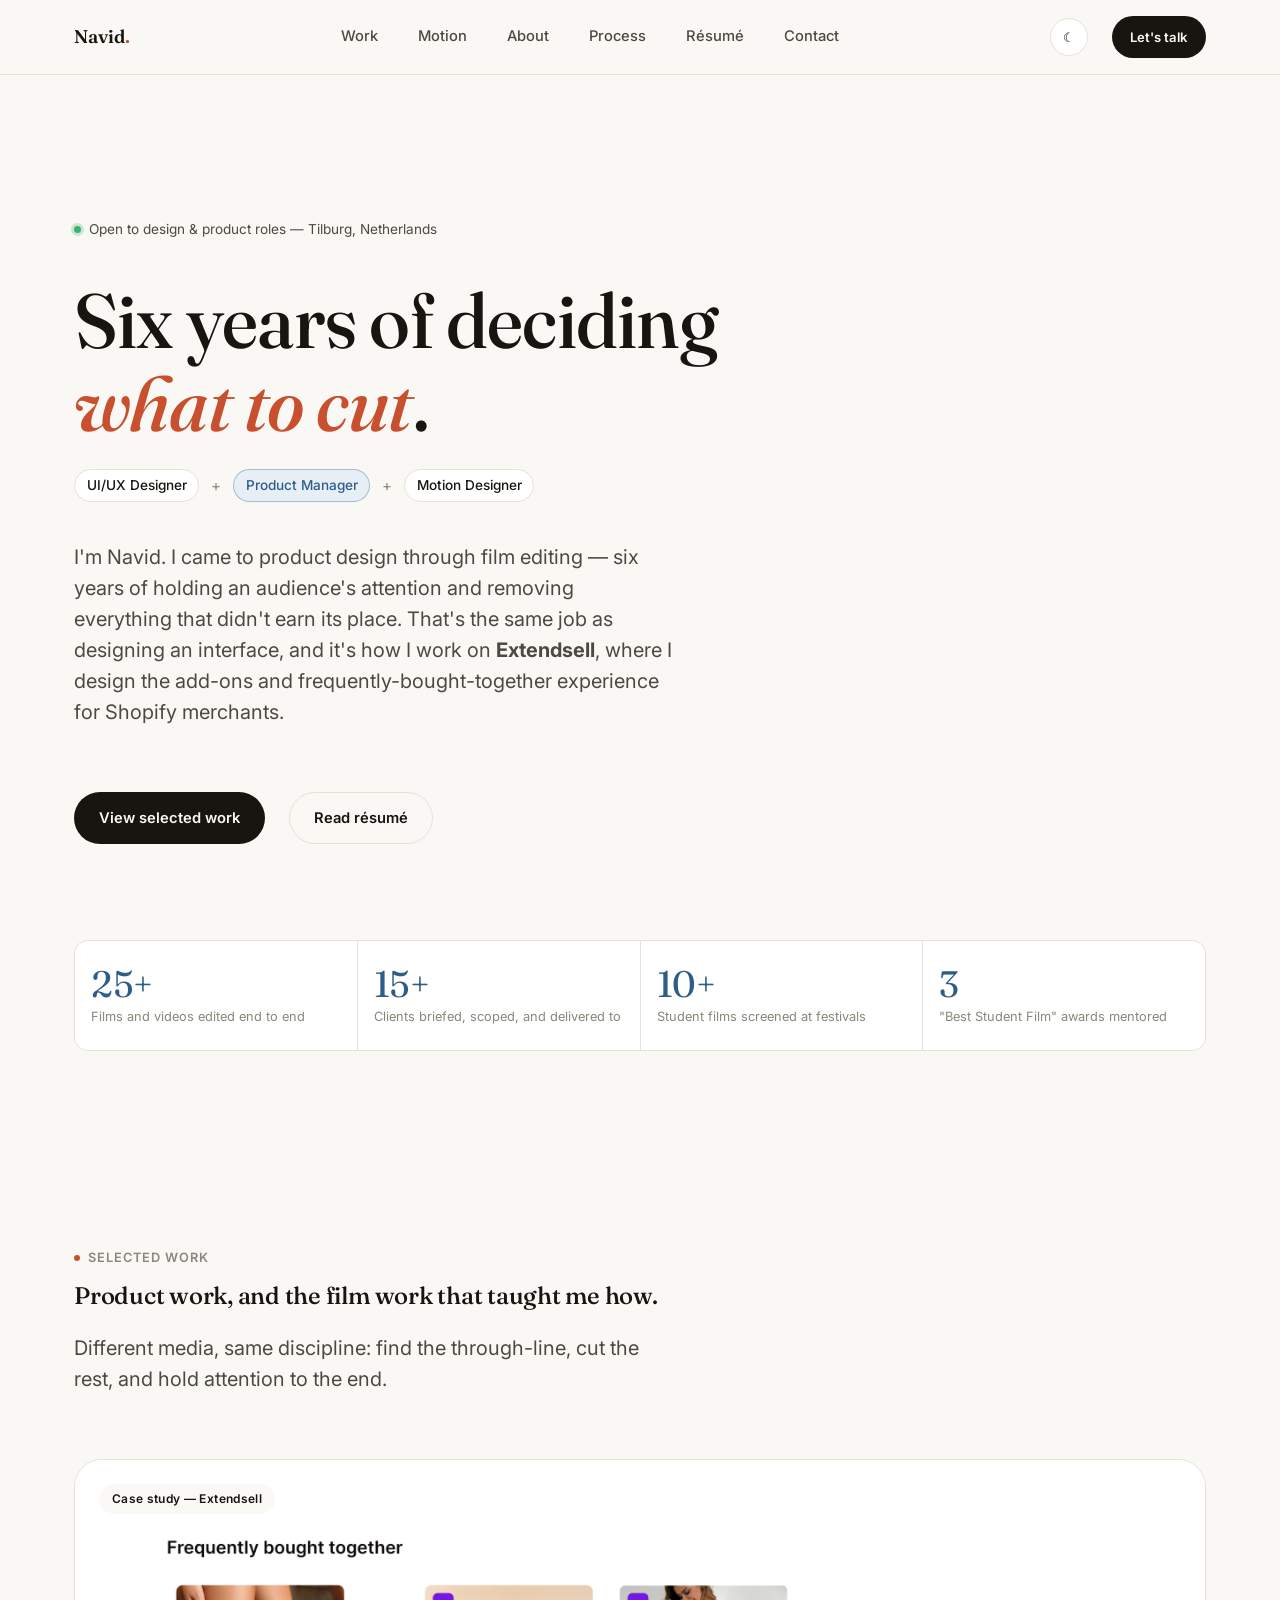
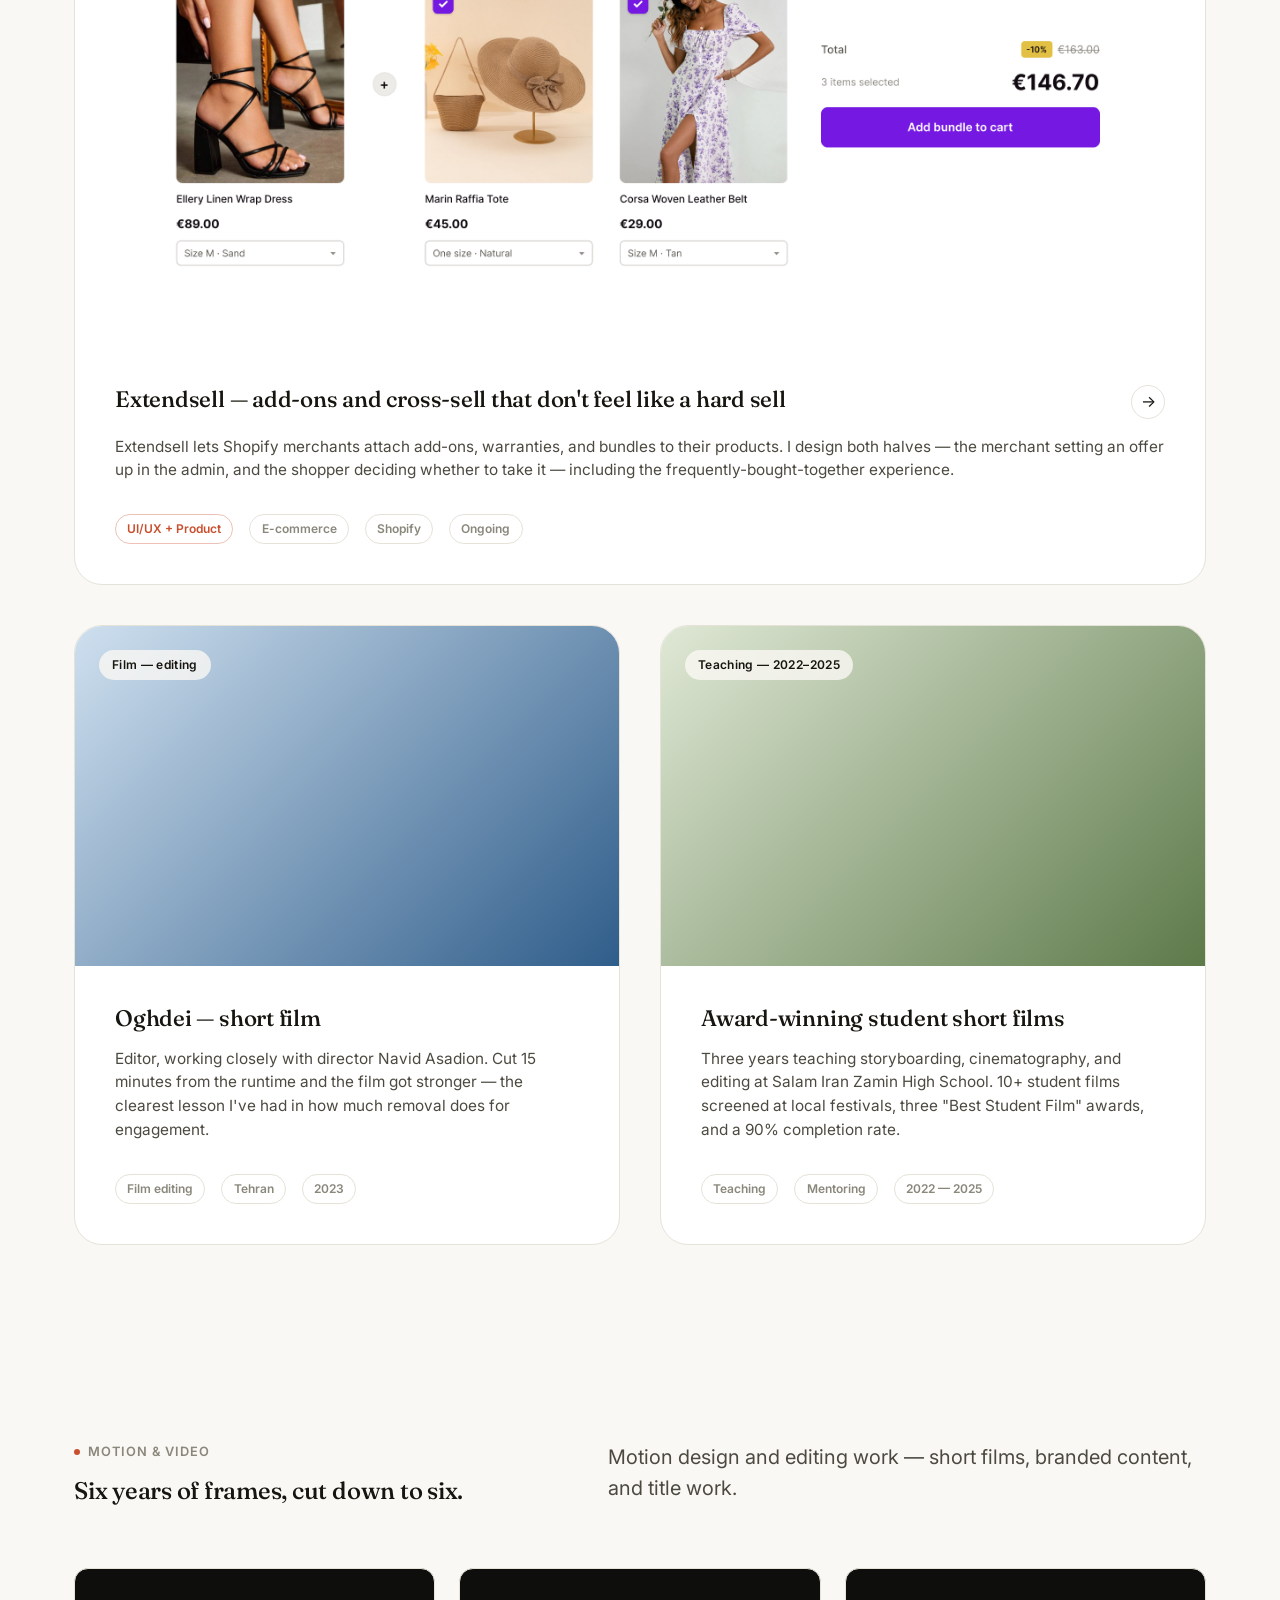
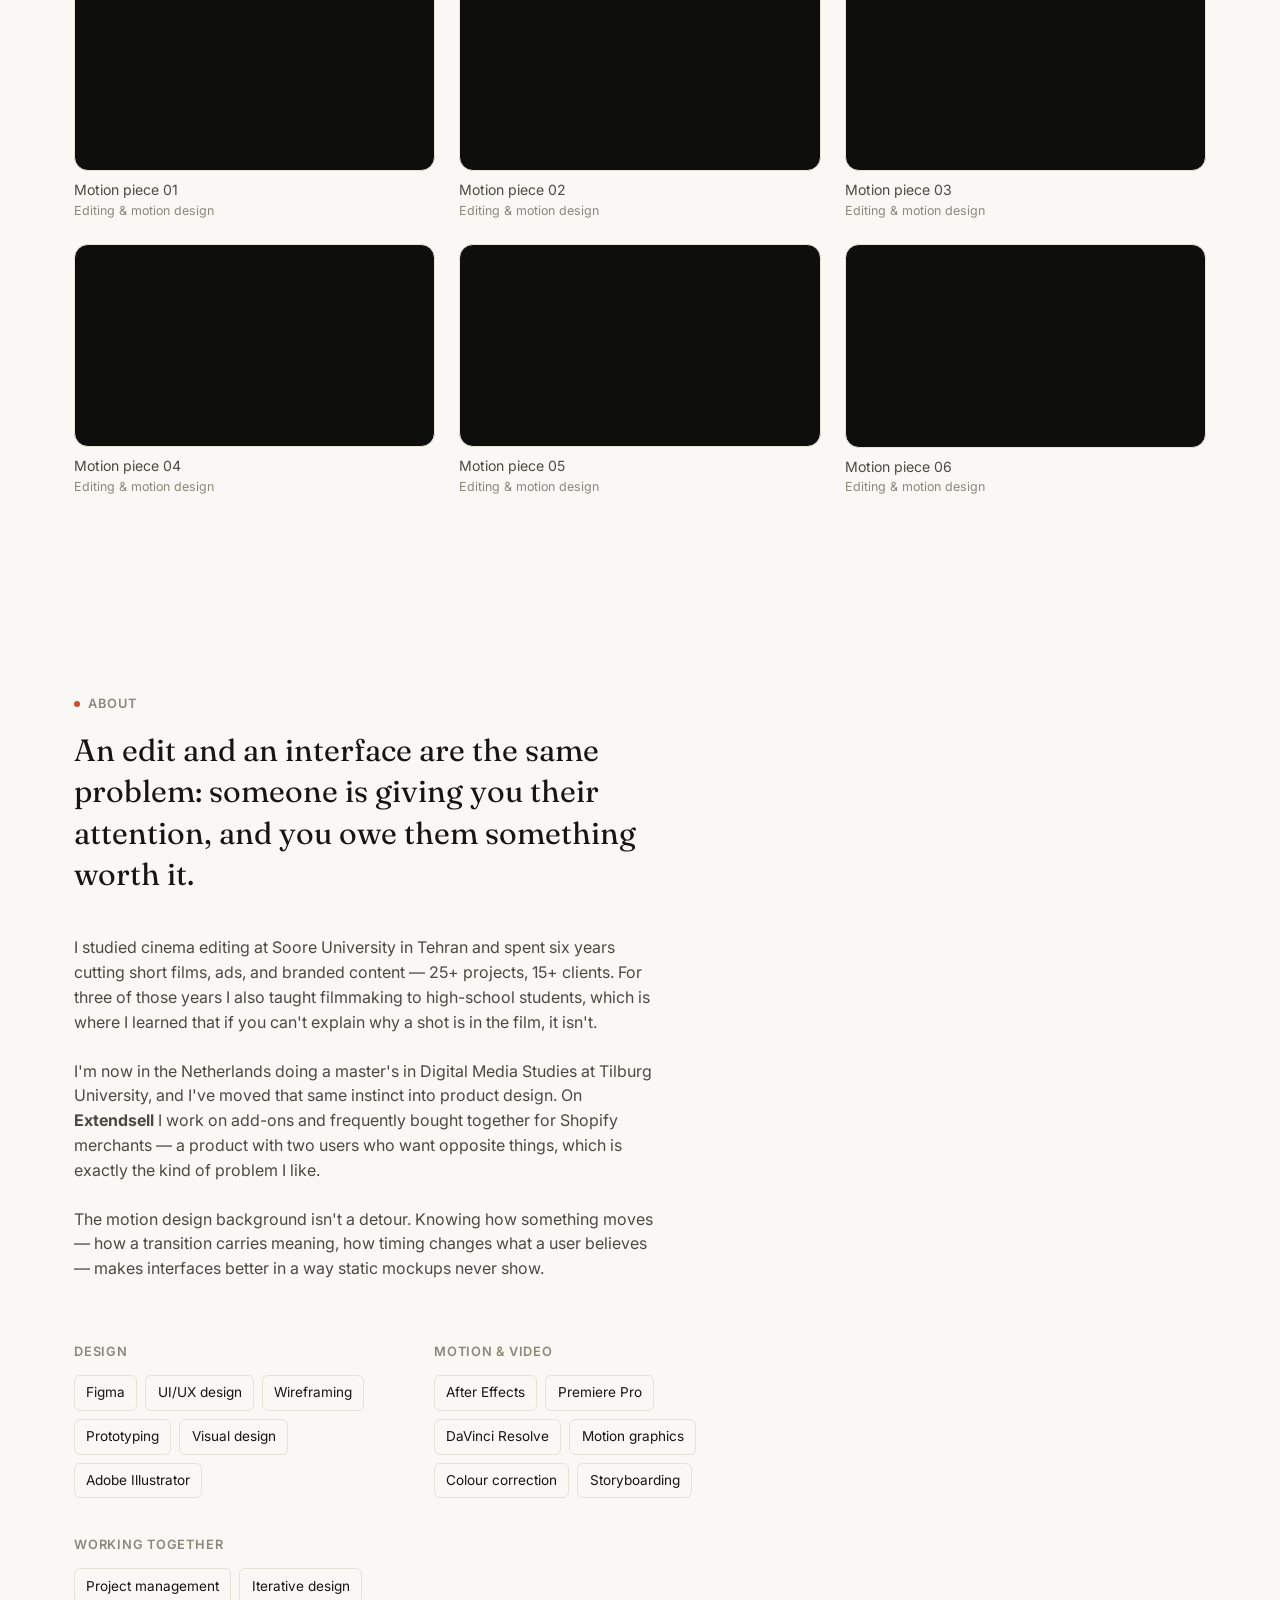
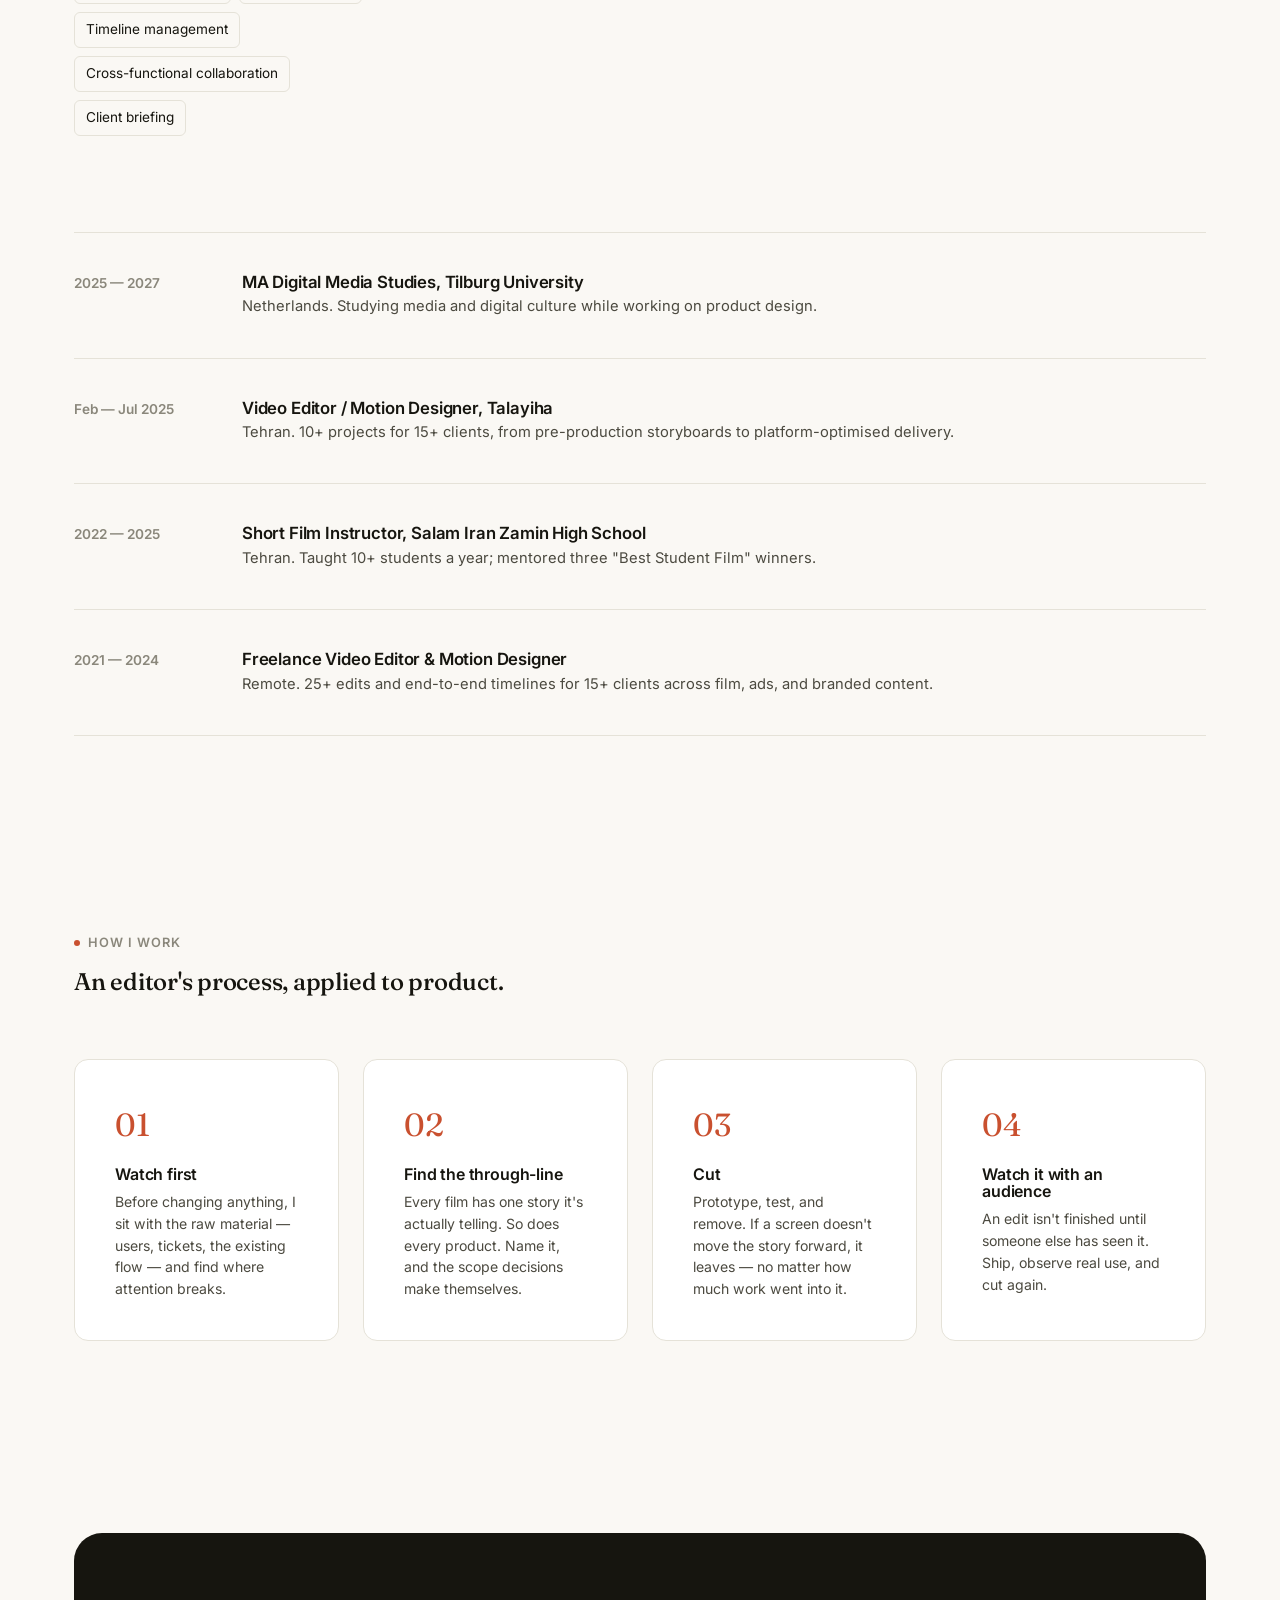
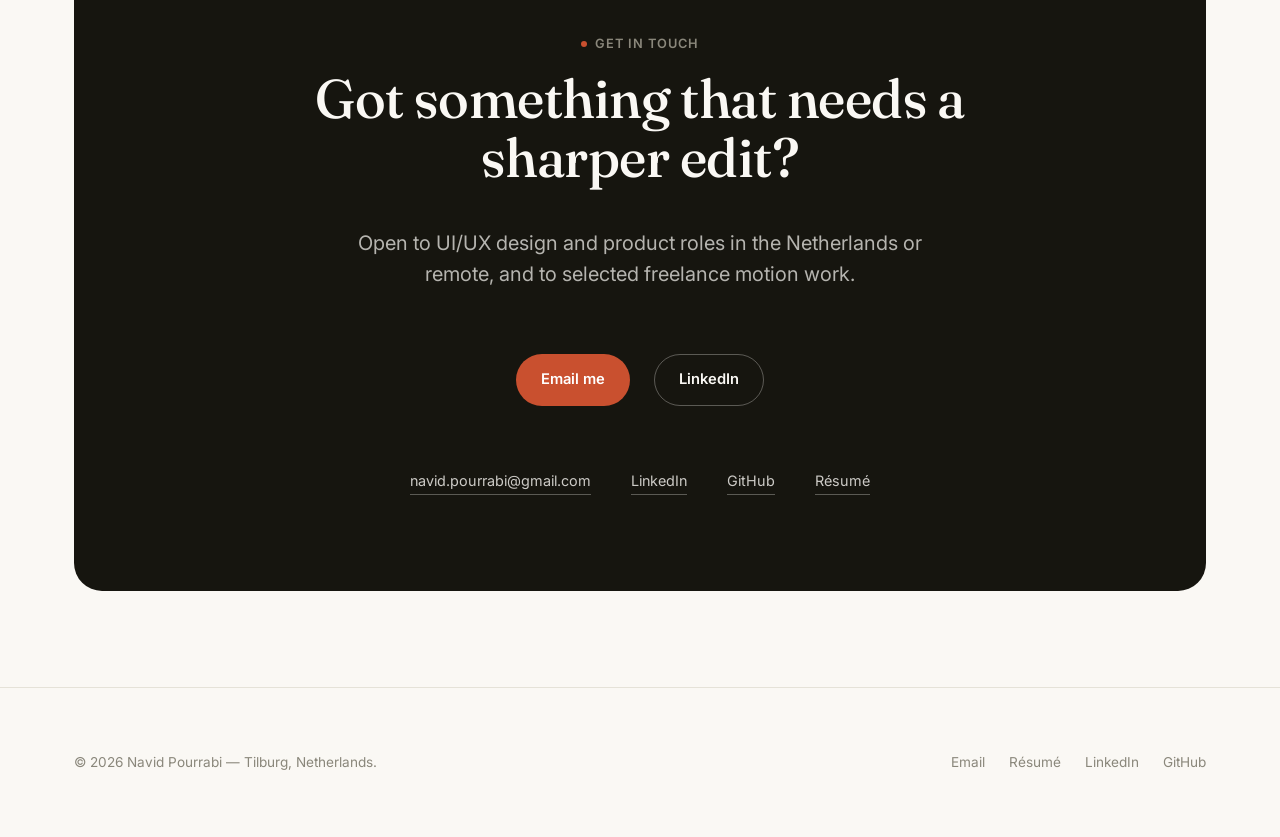
==== commit 4692de2c: "Add Figma screens and motion reel, remove the portrait photo - Export eight Extendsell screens from " ====
--- a/index.html
+++ b/index.html
@@ -24,6 +24,7 @@
     <a href="index.html" class="logo">Navid<span>.</span></a>
     <nav class="nav-links">
       <a href="index.html#work">Work</a>
+      <a href="index.html#motion">Motion</a>
       <a href="index.html#about">About</a>
       <a href="index.html#process">Process</a>
       <a href="resume.html">Résumé</a>
@@ -43,7 +44,6 @@
   <section class="hero">
     <div class="wrap">
       <div class="hero-kicker reveal">
-        <img src="assets/images/portrait.jpg" alt="Navid Pourrabi" class="hero-avatar" />
         <div class="hero-status"><span class="status-dot"></span> Open to design &amp; product roles — Tilburg, Netherlands</div>
       </div>
 
@@ -106,7 +106,8 @@
 
         <!-- ===== Extendsell — featured ===== -->
         <a class="work-card featured reveal" href="case-studies/extendsell.html">
-          <div class="work-thumb" style="background:linear-gradient(135deg,#f0d7c8,#c9502f);">
+          <div class="work-thumb">
+            <img src="assets/images/extendsell-fbt-desktop.png" alt="Extendsell frequently bought together widget" />
             <span class="work-tag">Case study — Extendsell</span>
           </div>
           <div class="work-body">
@@ -177,13 +178,72 @@
     </div>
   </section>
 
+  <!-- ============ MOTION REEL ============ -->
+  <!-- TITLES TO FILL IN: these six came across from the old portfolio, where they were
+       only labelled "Video 1–6". Replace each <figcaption> with the real project name
+       and what you did on it — and reorder so the motion work leads. -->
+  <section class="section" id="motion">
+    <div class="wrap">
+      <div class="section-head reveal">
+        <div>
+          <div class="eyebrow">Motion &amp; video</div>
+          <h2>Six years of frames, cut down to six.</h2>
+        </div>
+        <p class="hero-sub" style="margin-top:0;">Motion design and editing work — short films, branded content, and title work.</p>
+      </div>
+
+      <div class="video-grid">
+
+        <figure class="video-item reveal">
+          <div class="video-frame">
+            <iframe src="https://player.vimeo.com/video/1061736063?h=909ac34099" title="Motion and editing reel piece one" loading="lazy" allow="fullscreen; picture-in-picture" allowfullscreen></iframe>
+          </div>
+          <figcaption>Motion piece 01<span>Editing &amp; motion design</span></figcaption>
+        </figure>
+
+        <figure class="video-item reveal">
+          <div class="video-frame">
+            <iframe src="https://player.vimeo.com/video/1061736020?h=f4b54d3ce7" title="Motion and editing reel piece two" loading="lazy" allow="fullscreen; picture-in-picture" allowfullscreen></iframe>
+          </div>
+          <figcaption>Motion piece 02<span>Editing &amp; motion design</span></figcaption>
+        </figure>
+
+        <figure class="video-item reveal">
+          <div class="video-frame">
+            <iframe src="https://player.vimeo.com/video/1061735982?h=46b6d451ad" title="Motion and editing reel piece three" loading="lazy" allow="fullscreen; picture-in-picture" allowfullscreen></iframe>
+          </div>
+          <figcaption>Motion piece 03<span>Editing &amp; motion design</span></figcaption>
+        </figure>
+
+        <figure class="video-item reveal">
+          <div class="video-frame">
+            <iframe src="https://player.vimeo.com/video/1061739567?h=0d822452cd" title="Motion and editing reel piece four" loading="lazy" allow="fullscreen; picture-in-picture" allowfullscreen></iframe>
+          </div>
+          <figcaption>Motion piece 04<span>Editing &amp; motion design</span></figcaption>
+        </figure>
+
+        <figure class="video-item reveal">
+          <div class="video-frame">
+            <iframe src="https://player.vimeo.com/video/1061739772?h=d466fc26a7" title="Motion and editing reel piece five" loading="lazy" allow="fullscreen; picture-in-picture" allowfullscreen></iframe>
+          </div>
+          <figcaption>Motion piece 05<span>Editing &amp; motion design</span></figcaption>
+        </figure>
+
+        <figure class="video-item reveal">
+          <div class="video-frame">
+            <iframe src="https://player.vimeo.com/video/1061739716?h=0059188df2" title="Motion and editing reel piece six" loading="lazy" allow="fullscreen; picture-in-picture" allowfullscreen></iframe>
+          </div>
+          <figcaption>Motion piece 06<span>Editing &amp; motion design</span></figcaption>
+        </figure>
+
+      </div>
+    </div>
+  </section>
+
   <!-- ============ ABOUT ============ -->
   <section class="section" id="about">
     <div class="wrap">
       <div class="about-grid">
-        <div class="about-portrait reveal">
-          <img src="assets/images/portrait.jpg" alt="Navid Pourrabi" />
-        </div>
         <div class="reveal">
           <div class="eyebrow">About</div>
           <p class="about-lede">An edit and an interface are the same problem: someone is giving you their attention, and you owe them something worth it.</p>
--- a/assets/css/style.css
+++ b/assets/css/style.css
@@ -324,15 +324,6 @@
   margin-bottom: var(--space-lg);
 }
 
-.hero-avatar {
-  width: 44px;
-  height: 44px;
-  border-radius: 50%;
-  background: linear-gradient(135deg, var(--color-accent), #ffb199);
-  border: 2px solid var(--color-surface);
-  box-shadow: 0 0 0 1px var(--color-border);
-}
-
 .hero-status {
   font-size: 0.85rem;
   color: var(--color-ink-soft);
@@ -523,28 +514,15 @@
 /* ==========================================================================
    About
    ========================================================================== */
+/* Single column — this site carries no portrait by choice. */
 .about-grid {
   display: grid;
-  grid-template-columns: 0.9fr 1.1fr;
+  grid-template-columns: minmax(0, 68ch);
   gap: var(--space-2xl);
   align-items: start;
 }
 
-.about-portrait {
-  aspect-ratio: 4 / 5;
-  border-radius: var(--radius-lg);
-  overflow: hidden;
-  background: linear-gradient(160deg, #ffe3d6, #ff5a36 120%);
-  position: sticky;
-  top: 6rem;
-}
-
-.about-portrait img {
-  width: 100%;
-  height: 100%;
-  object-fit: cover;
-  mix-blend-mode: luminosity;
-}
+
 
 .about-lede {
   font-family: var(--font-display);
@@ -919,10 +897,6 @@
     grid-template-columns: 1fr;
   }
 
-  .about-portrait {
-    position: static;
-    max-width: 320px;
-  }
 
   .skills-grid {
     grid-template-columns: 1fr;
@@ -1230,20 +1204,126 @@
 /* ==========================================================================
    Portrait image in the hero kicker
    ========================================================================== */
-img.hero-avatar {
+
+/* ==========================================================================
+   Work cards that aren't links (film / teaching entries with no case study)
+   — no lift, no arrow, so they don't promise a click that doesn't exist.
+   ========================================================================== */
+div.work-card:hover {
+  transform: none;
+}
+
+div.work-card .work-title-row {
+  justify-content: flex-start;
+}
+
+/* ==========================================================================
+   Design screenshots — framed figures with captions
+   ========================================================================== */
+.shot {
+  margin: 0;
+}
+
+.shot img {
+  width: 100%;
+  height: auto;
+  border: 1px solid var(--color-border);
+  border-radius: var(--radius-md);
+  background: #fff;
+}
+
+.shot figcaption {
+  margin-top: var(--space-2xs);
+  font-size: 0.82rem;
+  color: var(--color-ink-faint);
+  line-height: 1.45;
+}
+
+.shot-row {
+  display: grid;
+  grid-template-columns: repeat(2, 1fr);
+  gap: var(--space-md);
+  margin-top: var(--space-lg);
+  align-items: start;
+}
+
+.shot-single {
+  margin-top: var(--space-lg);
+}
+
+/* A tall screen (like the merchant admin page) gets a capped, scrollable frame
+   so one screenshot can't run away with the whole page. */
+.shot-tall img {
+  max-height: 620px;
+  object-fit: cover;
+  object-position: top center;
+}
+
+@media (max-width: 720px) {
+  .shot-row {
+    grid-template-columns: 1fr;
+  }
+}
+
+/* ==========================================================================
+   Motion reel — responsive Vimeo embeds
+   ========================================================================== */
+.video-grid {
+  display: grid;
+  grid-template-columns: repeat(3, 1fr);
+  gap: var(--space-md);
+}
+
+.video-item {
+  margin: 0;
+}
+
+.video-frame {
+  position: relative;
+  aspect-ratio: 16 / 9;
+  border-radius: var(--radius-md);
+  overflow: hidden;
+  border: 1px solid var(--color-border);
+  background: #0e0e0c;
+}
+
+.video-frame iframe {
+  position: absolute;
+  inset: 0;
+  width: 100%;
+  height: 100%;
+  border: 0;
+  display: block;
+}
+
+.video-item figcaption {
+  margin-top: var(--space-2xs);
+  font-size: 0.88rem;
+  color: var(--color-ink-soft);
+}
+
+.video-item figcaption span {
+  display: block;
+  font-size: 0.78rem;
+  color: var(--color-ink-faint);
+}
+
+@media (max-width: 900px) {
+  .video-grid {
+    grid-template-columns: repeat(2, 1fr);
+  }
+}
+
+@media (max-width: 600px) {
+  .video-grid {
+    grid-template-columns: 1fr;
+  }
+}
+
+/* Real image in a work-card thumbnail, instead of the gradient placeholder. */
+.work-thumb img {
+  width: 100%;
+  height: 100%;
   object-fit: cover;
   object-position: center top;
-  background: var(--color-surface);
-}
-
-/* ==========================================================================
-   Work cards that aren't links (film / teaching entries with no case study)
-   — no lift, no arrow, so they don't promise a click that doesn't exist.
-   ========================================================================== */
-div.work-card:hover {
-  transform: none;
-}
-
-div.work-card .work-title-row {
-  justify-content: flex-start;
-}
+}
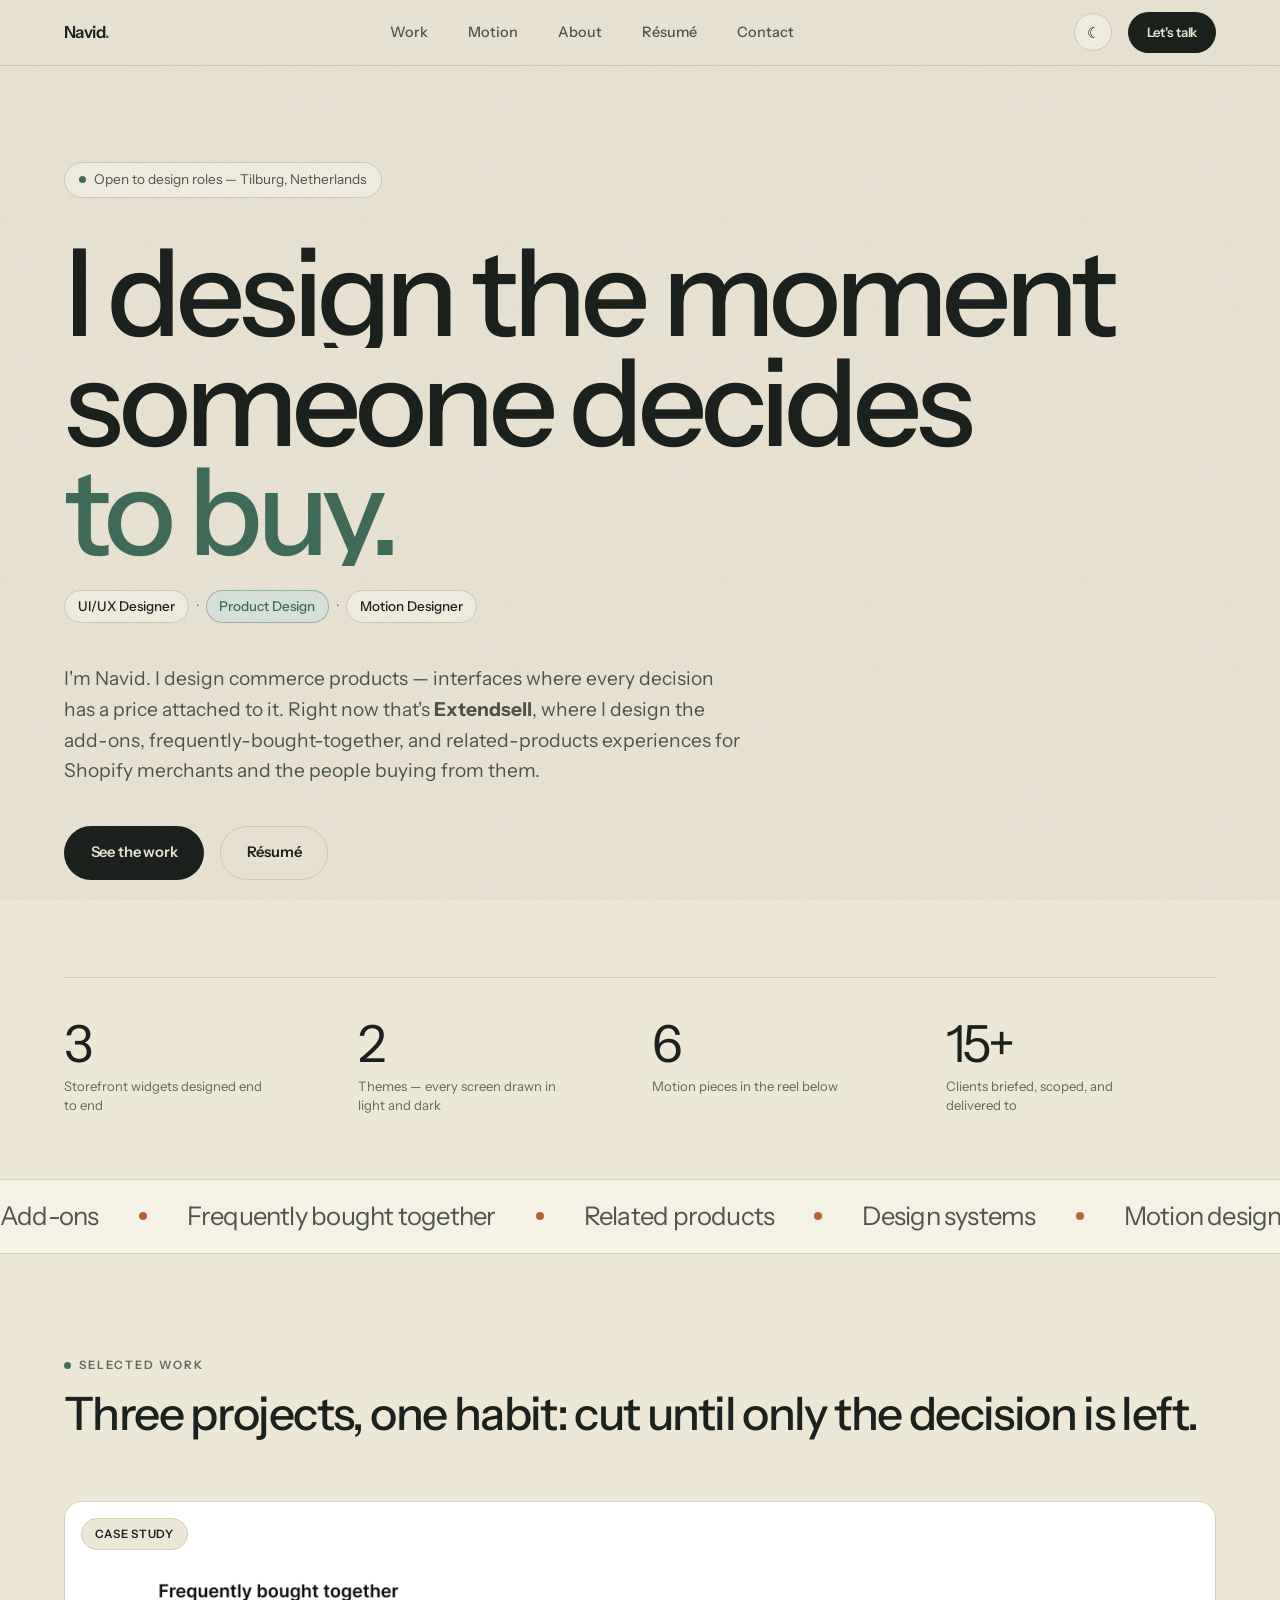
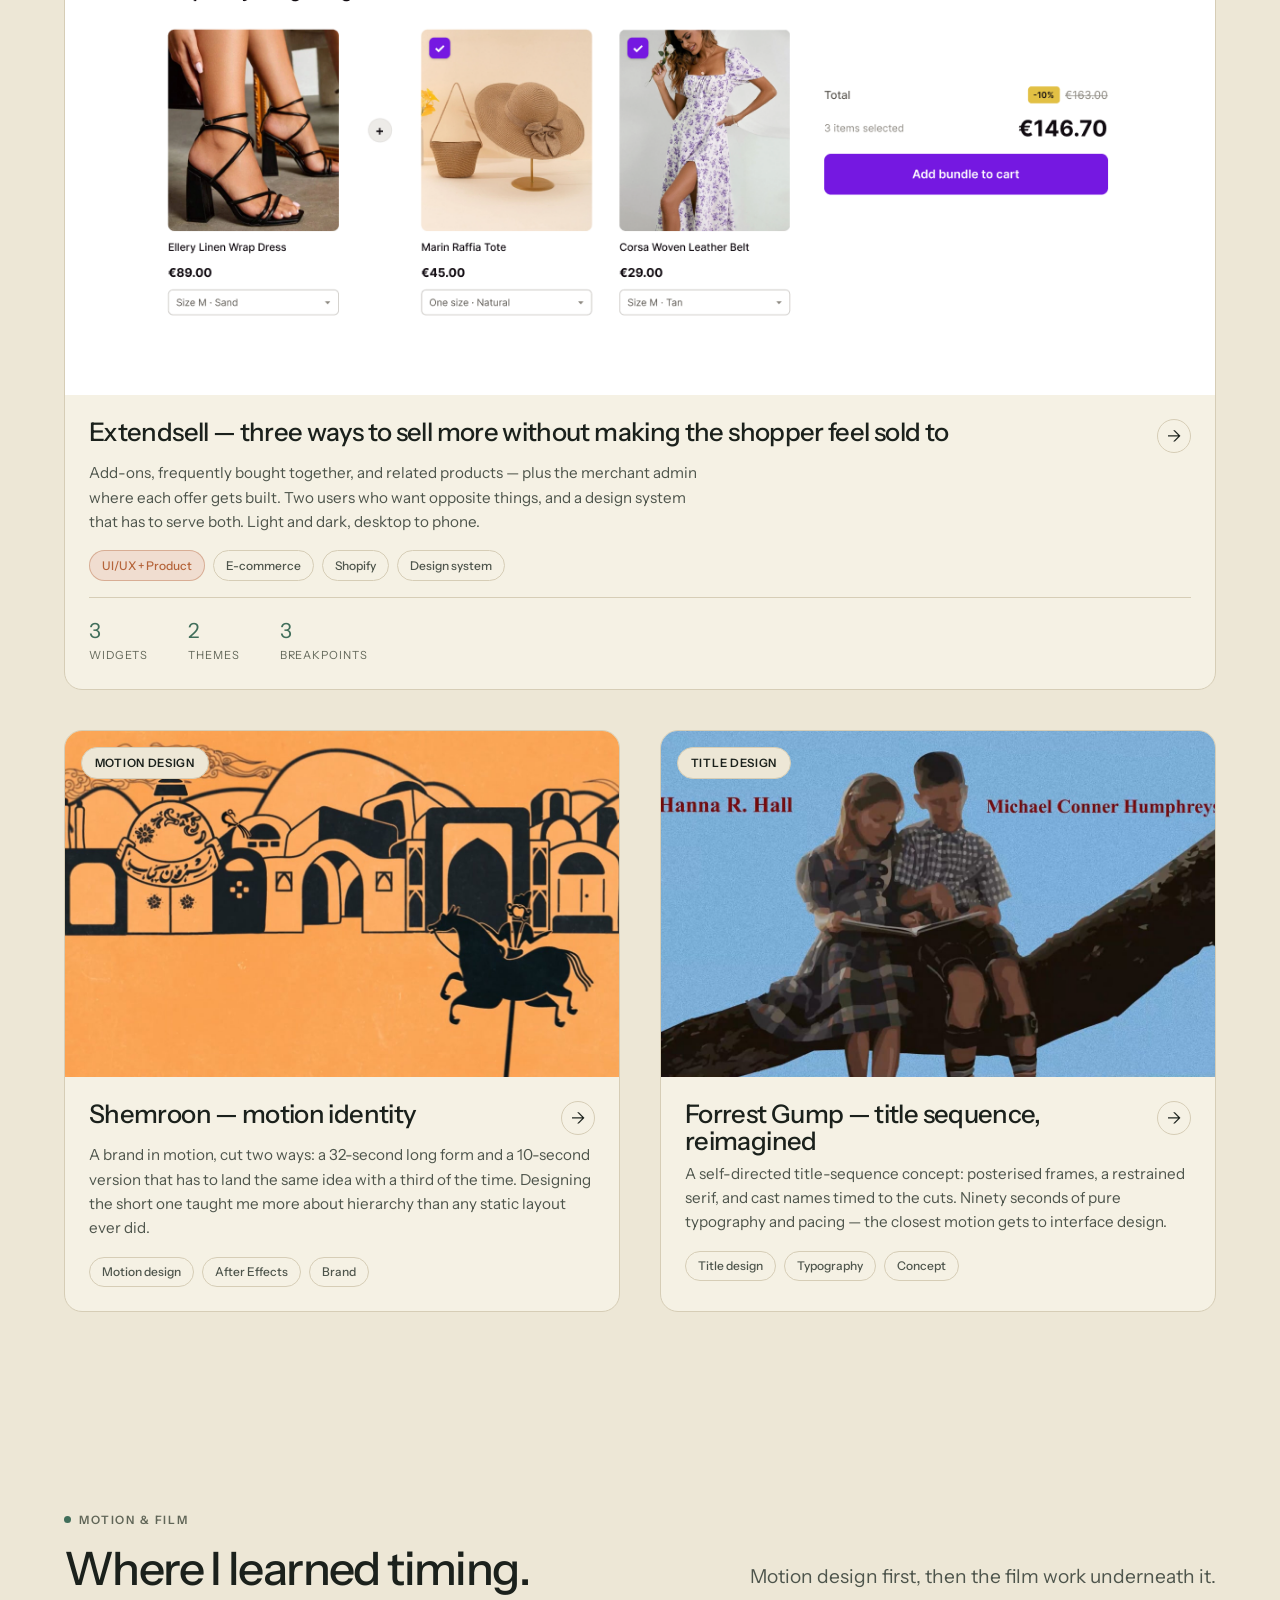
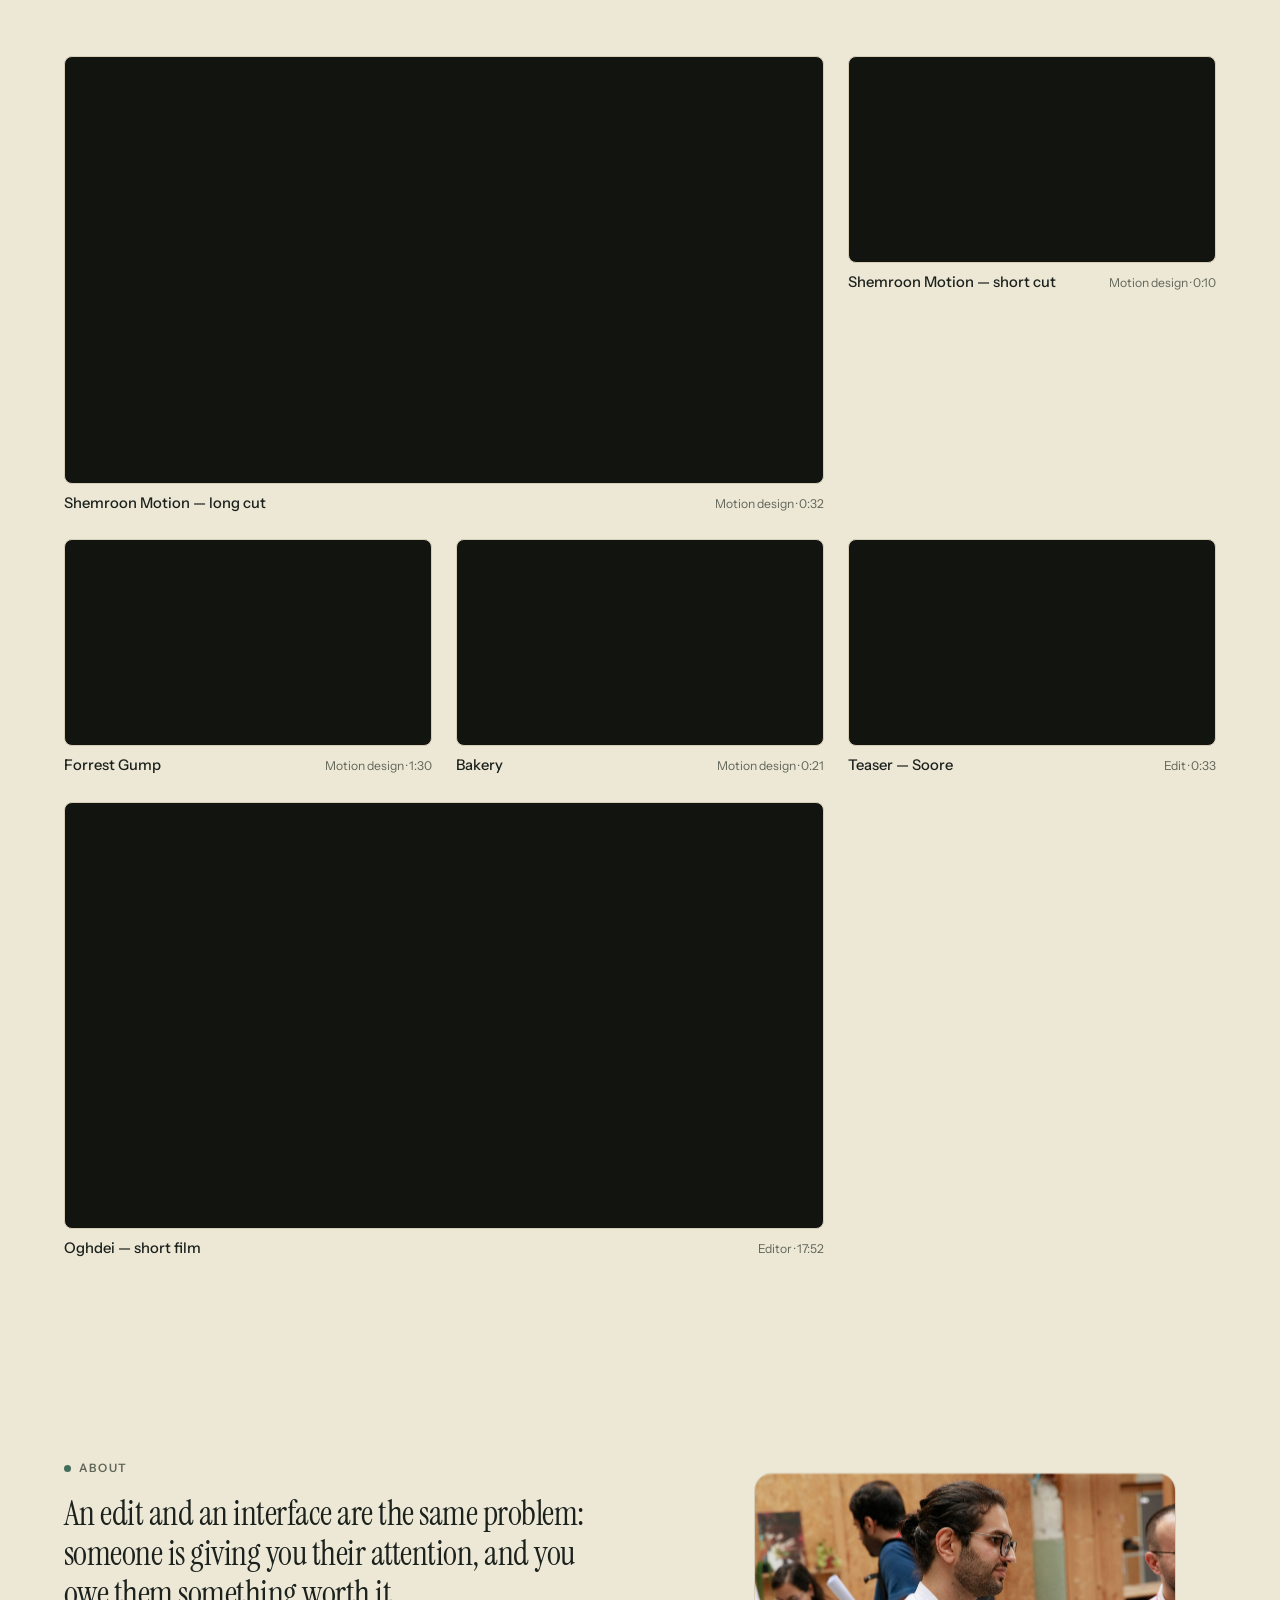
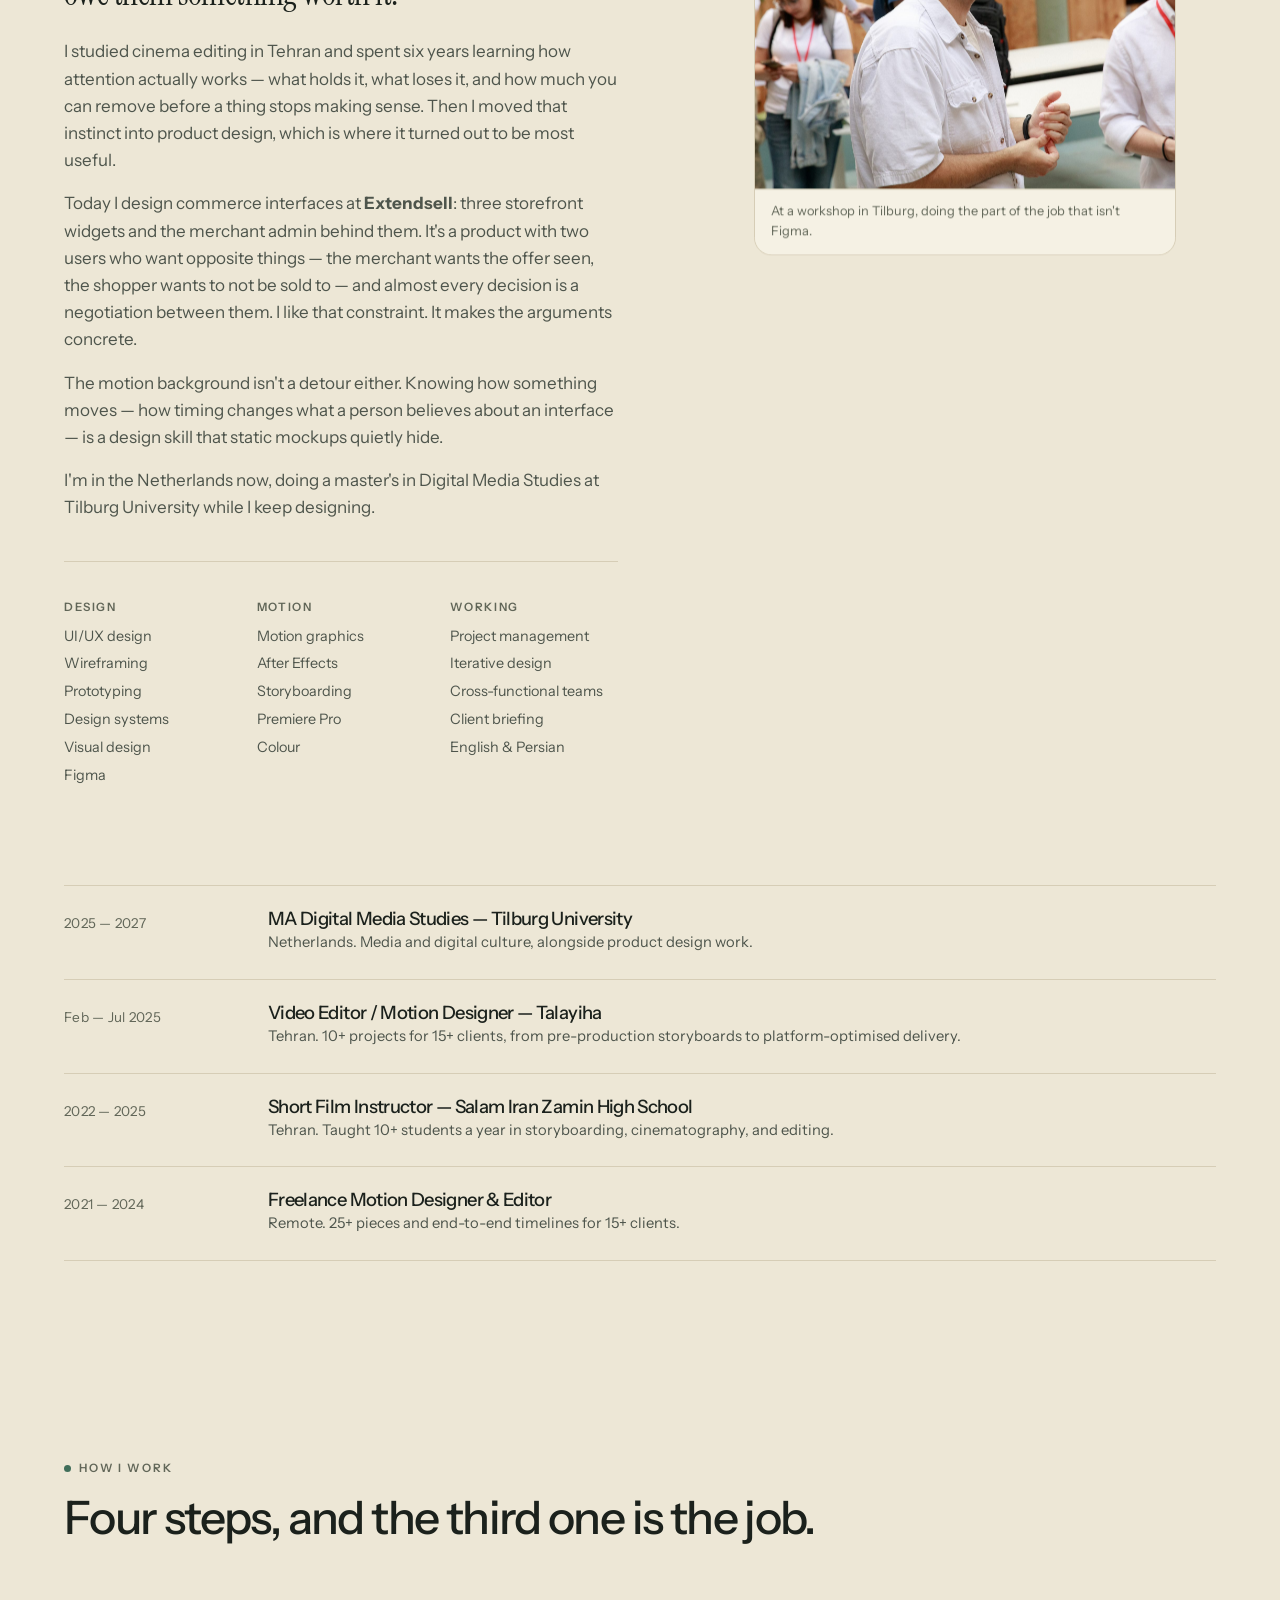
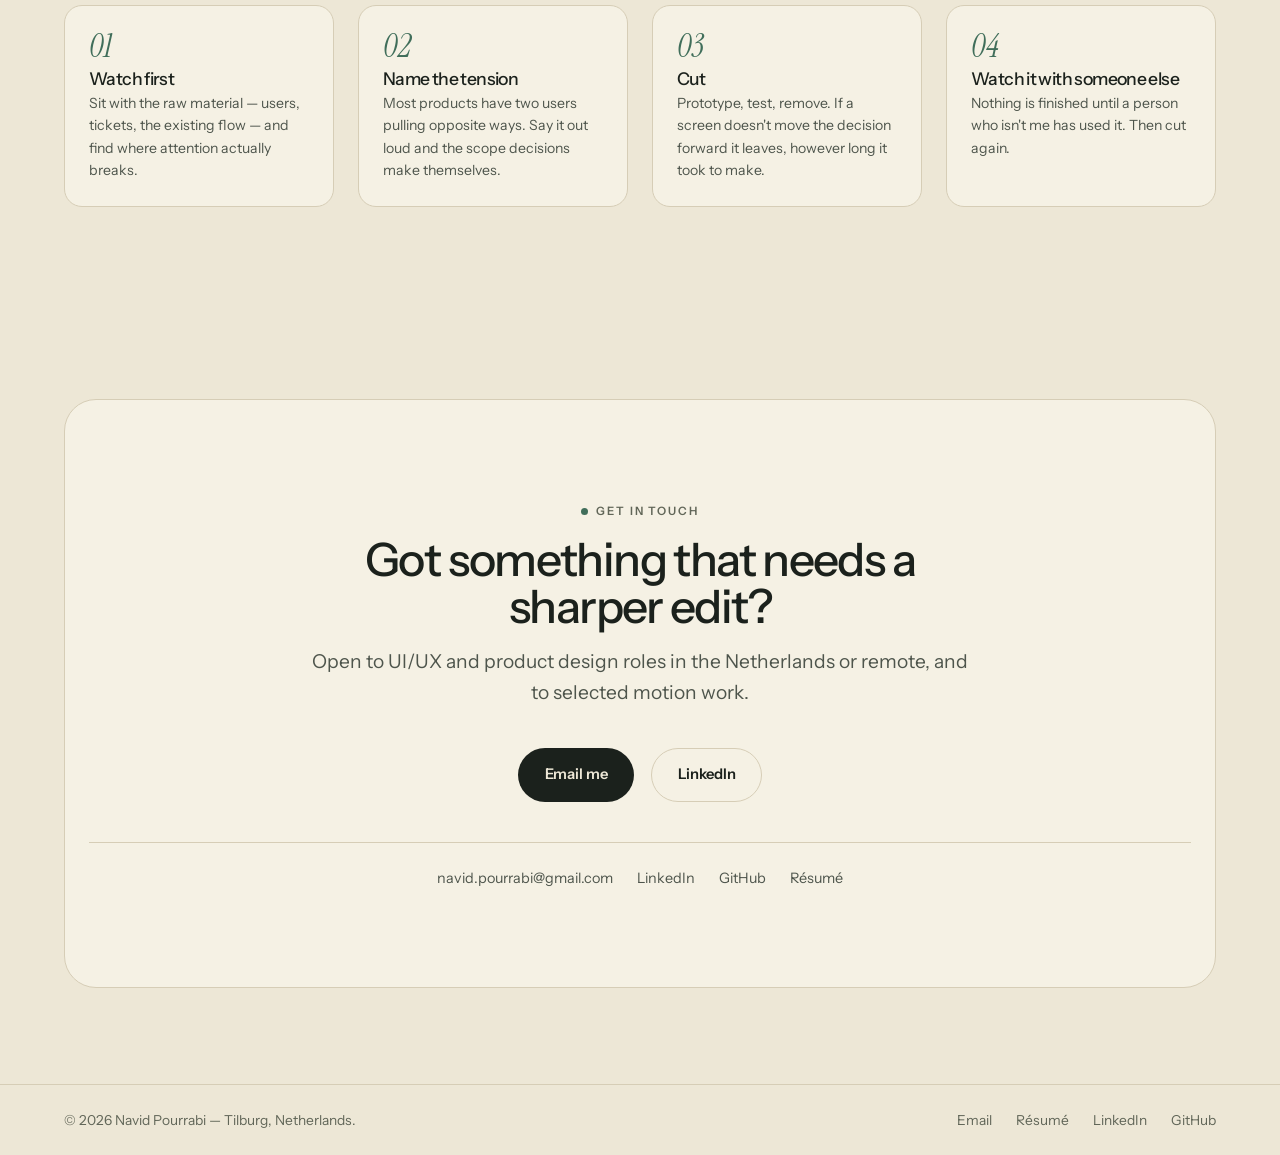
==== commit f17dd7b3: "Rebuild the site in the Studio direction, light by default Visual system, drawn from Navid's own Fig" ====
--- a/index.html
+++ b/index.html
@@ -3,19 +3,19 @@
 <head>
 <meta charset="UTF-8" />
 <meta name="viewport" content="width=device-width, initial-scale=1.0" />
-<title>Navid Pourrabi — UI/UX Designer &amp; Product Manager</title>
-<meta name="description" content="Navid Pourrabi — UI/UX designer and product manager with six years in film editing and motion design. Based in Tilburg, Netherlands." />
-
-<meta property="og:title" content="Navid Pourrabi — UI/UX Designer &amp; Product Manager" />
-<meta property="og:description" content="I came to product design through film editing. Six years of deciding what to cut." />
+<title>Navid Pourrabi — UI/UX &amp; Product Designer</title>
+<meta name="description" content="Navid Pourrabi — UI/UX and product designer working on commerce products, with a motion design practice alongside. Based in Tilburg, Netherlands." />
+
+<meta property="og:title" content="Navid Pourrabi — UI/UX &amp; Product Designer" />
+<meta property="og:description" content="I design the moment someone decides to buy. Commerce products, and the motion around them." />
 <meta property="og:type" content="website" />
 <meta property="og:url" content="https://navidpourrabi.github.io/" />
 
 <link rel="preconnect" href="https://fonts.googleapis.com" />
 <link rel="preconnect" href="https://fonts.gstatic.com" crossorigin />
-<link href="https://fonts.googleapis.com/css2?family=Fraunces:ital,opsz,wght@0,9..144,400;0,9..144,500;0,9..144,600;1,9..144,500&family=Inter:wght@400;500;600;700&display=swap" rel="stylesheet" />
+<link href="https://fonts.googleapis.com/css2?family=Instrument+Sans:wght@400;500;600&family=Instrument+Serif:ital@0;1&display=swap" rel="stylesheet" />
 <link rel="stylesheet" href="assets/css/style.css" />
-<script>(function(){try{var t=localStorage.getItem("theme");if(!t){t=window.matchMedia("(prefers-color-scheme: dark)").matches?"dark":"light";}document.documentElement.setAttribute("data-theme",t);}catch(e){}})();</script>
+<script>(function(){try{var t=localStorage.getItem("theme");document.documentElement.setAttribute("data-theme",t==="dark"?"dark":"light");}catch(e){document.documentElement.setAttribute("data-theme","light");}})();</script>
 </head>
 <body>
 
@@ -26,7 +26,6 @@
       <a href="index.html#work">Work</a>
       <a href="index.html#motion">Motion</a>
       <a href="index.html#about">About</a>
-      <a href="index.html#process">Process</a>
       <a href="resume.html">Résumé</a>
       <a href="index.html#contact">Contact</a>
     </nav>
@@ -44,52 +43,69 @@
   <section class="hero">
     <div class="wrap">
       <div class="hero-kicker reveal">
-        <div class="hero-status"><span class="status-dot"></span> Open to design &amp; product roles — Tilburg, Netherlands</div>
-      </div>
-
-      <h1 class="reveal">Six years of deciding <em>what to cut</em>.</h1>
+        <div class="hero-status"><span class="status-dot"></span> Open to design roles — Tilburg, Netherlands</div>
+      </div>
+
+      <h1>
+        <span class="h-line"><span>I design the moment</span></span>
+        <span class="h-line"><span>someone decides</span></span>
+        <span class="h-line line-2"><span>to buy.</span></span>
+      </h1>
 
       <div class="role-line reveal">
         <span class="role-chip">UI/UX Designer</span>
-        <span class="role-sep">+</span>
-        <span class="role-chip is-data">Product Manager</span>
-        <span class="role-sep">+</span>
+        <span class="role-sep">·</span>
+        <span class="role-chip is-data">Product Design</span>
+        <span class="role-sep">·</span>
         <span class="role-chip">Motion Designer</span>
       </div>
 
       <p class="hero-sub reveal">
-        I'm Navid. I came to product design through film editing — six years of holding
-        an audience's attention and removing everything that didn't earn its place.
-        That's the same job as designing an interface, and it's how I work on
-        <strong>Extendsell</strong>, where I design the add-ons and
-        frequently-bought-together experience for Shopify merchants.
+        I'm Navid. I design commerce products — interfaces where every decision
+        has a price attached to it. Right now that's <strong>Extendsell</strong>,
+        where I design the add-ons, frequently-bought-together, and related-products
+        experiences for Shopify merchants and the people buying from them.
       </p>
 
       <div class="hero-actions reveal">
-        <a href="index.html#work" class="btn btn-primary">View selected work</a>
-        <a href="resume.html" class="btn btn-ghost">Read résumé</a>
-      </div>
-
-      <div class="metric-band reveal">
-        <div class="metric">
-          <div class="metric-num">25+</div>
-          <div class="metric-label">Films and videos edited end to end</div>
-        </div>
-        <div class="metric">
-          <div class="metric-num">15+</div>
+        <a href="index.html#work" class="btn btn-primary">See the work</a>
+        <a href="resume.html" class="btn btn-ghost">Résumé</a>
+      </div>
+
+      <div class="metric-band">
+        <div class="metric reveal">
+          <div class="metric-num" data-count="3">3</div>
+          <div class="metric-label">Storefront widgets designed end to end</div>
+        </div>
+        <div class="metric reveal">
+          <div class="metric-num" data-count="2">2</div>
+          <div class="metric-label">Themes — every screen drawn in light and dark</div>
+        </div>
+        <div class="metric reveal">
+          <div class="metric-num" data-count="6">6</div>
+          <div class="metric-label">Motion pieces in the reel below</div>
+        </div>
+        <div class="metric reveal">
+          <div class="metric-num" data-count="15" data-suffix="+">15+</div>
           <div class="metric-label">Clients briefed, scoped, and delivered to</div>
         </div>
-        <div class="metric">
-          <div class="metric-num">10+</div>
-          <div class="metric-label">Student films screened at festivals</div>
-        </div>
-        <div class="metric">
-          <div class="metric-num">3</div>
-          <div class="metric-label">"Best Student Film" awards mentored</div>
-        </div>
-      </div>
-    </div>
-  </section>
+      </div>
+    </div>
+  </section>
+
+  <!-- ============ MARQUEE ============ -->
+  <div class="marquee" aria-hidden="true">
+    <div class="marquee-track">
+      <span>Add-ons</span>
+      <span>Frequently bought together</span>
+      <span>Related products</span>
+      <span>Design systems</span>
+      <span>Motion design</span>
+      <span>Prototyping</span>
+      <span>Shopify</span>
+      <span>Figma</span>
+    </div>
+  </div>
 
   <!-- ============ WORK ============ -->
   <section class="section" id="work">
@@ -97,9 +113,8 @@
       <div class="section-head reveal">
         <div>
           <div class="eyebrow">Selected work</div>
-          <h2>Product work, and the film work that taught me how.</h2>
-        </div>
-        <p class="hero-sub" style="margin-top:0;">Different media, same discipline: find the through-line, cut the rest, and hold attention to the end.</p>
+          <h2>Three projects, one habit: cut until only the decision is left.</h2>
+        </div>
       </div>
 
       <div class="work-grid">
@@ -107,133 +122,147 @@
         <!-- ===== Extendsell — featured ===== -->
         <a class="work-card featured reveal" href="case-studies/extendsell.html">
           <div class="work-thumb">
-            <img src="assets/images/extendsell-fbt-desktop.png" alt="Extendsell frequently bought together widget" />
-            <span class="work-tag">Case study — Extendsell</span>
+            <img src="assets/images/extendsell-fbt-desktop.png" alt="Extendsell frequently bought together widget on a product page" />
+            <span class="work-tag">Case study</span>
           </div>
           <div class="work-body">
             <div class="work-title-row">
-              <h3>Extendsell — add-ons and cross-sell that don't feel like a hard sell</h3>
-              <span class="work-arrow">→</span>
+              <h3>Extendsell — three ways to sell more without making the shopper feel sold to</h3>
+              <span class="work-arrow" aria-hidden="true">→</span>
             </div>
             <p class="work-desc">
-              Extendsell lets Shopify merchants attach add-ons, warranties, and bundles to their
-              products. I design both halves — the merchant setting an offer up in the admin,
-              and the shopper deciding whether to take it — including the
-              frequently-bought-together experience.
+              Add-ons, frequently bought together, and related products — plus the merchant
+              admin where each offer gets built. Two users who want opposite things, and a
+              design system that has to serve both. Light and dark, desktop to phone.
             </p>
             <div class="work-meta-row">
               <span class="pill pill-role">UI/UX + Product</span>
               <span class="pill">E-commerce</span>
               <span class="pill">Shopify</span>
-              <span class="pill">Ongoing</span>
+              <span class="pill">Design system</span>
+            </div>
+            <div class="work-outcome">
+              <div>
+                <div class="o-num">3</div>
+                <div class="o-label">Widgets</div>
+              </div>
+              <div>
+                <div class="o-num">2</div>
+                <div class="o-label">Themes</div>
+              </div>
+              <div>
+                <div class="o-num">3</div>
+                <div class="o-label">Breakpoints</div>
+              </div>
             </div>
           </div>
         </a>
 
-        <!-- ===== Oghdei ===== -->
-        <div class="work-card reveal">
-          <div class="work-thumb" style="background:linear-gradient(135deg,#cfe0ef,#2f5d8a);">
-            <span class="work-tag">Film — editing</span>
+        <!-- ===== Shemroon — motion design ===== -->
+        <a class="work-card reveal" href="index.html#motion">
+          <div class="work-thumb">
+            <img src="assets/images/thumb-shemroon.jpg" alt="Still frame from the Shemroon motion design piece" />
+            <span class="work-tag">Motion design</span>
           </div>
           <div class="work-body">
             <div class="work-title-row">
-              <h3>Oghdei — short film</h3>
+              <h3>Shemroon — motion identity</h3>
+              <span class="work-arrow" aria-hidden="true">→</span>
             </div>
             <p class="work-desc">
-              Editor, working closely with director Navid Asadion. Cut 15 minutes from the
-              runtime and the film got stronger — the clearest lesson I've had in how much
-              removal does for engagement.
+              A brand in motion, cut two ways: a 32-second long form and a 10-second version
+              that has to land the same idea with a third of the time. Designing the short one
+              taught me more about hierarchy than any static layout ever did.
             </p>
             <div class="work-meta-row">
-              <span class="pill">Film editing</span>
-              <span class="pill">Tehran</span>
-              <span class="pill">2023</span>
-            </div>
-          </div>
-        </div>
-
-        <!-- ===== Student films ===== -->
-        <div class="work-card reveal">
-          <div class="work-thumb" style="background:linear-gradient(135deg,#dfe8d5,#5d7a4a);">
-            <span class="work-tag">Teaching — 2022–2025</span>
+              <span class="pill">Motion design</span>
+              <span class="pill">After Effects</span>
+              <span class="pill">Brand</span>
+            </div>
+          </div>
+        </a>
+
+        <!-- ===== Forrest Gump — title sequence ===== -->
+        <a class="work-card reveal" href="index.html#motion">
+          <div class="work-thumb">
+            <img src="assets/images/thumb-forrest.jpg" alt="Frame from a redesigned Forrest Gump title sequence, with posterised illustration and serif cast titles" />
+            <span class="work-tag">Title design</span>
           </div>
           <div class="work-body">
             <div class="work-title-row">
-              <h3>Award-winning student short films</h3>
+              <h3>Forrest Gump — title sequence, reimagined</h3>
+              <span class="work-arrow" aria-hidden="true">→</span>
             </div>
             <p class="work-desc">
-              Three years teaching storyboarding, cinematography, and editing at Salam Iran
-              Zamin High School. 10+ student films screened at local festivals, three
-              "Best Student Film" awards, and a 90% completion rate.
+              A self-directed title-sequence concept: posterised frames, a restrained serif,
+              and cast names timed to the cuts. Ninety seconds of pure typography and pacing —
+              the closest motion gets to interface design.
             </p>
             <div class="work-meta-row">
-              <span class="pill">Teaching</span>
-              <span class="pill">Mentoring</span>
-              <span class="pill">2022 — 2025</span>
-            </div>
-          </div>
-        </div>
+              <span class="pill">Title design</span>
+              <span class="pill">Typography</span>
+              <span class="pill">Concept</span>
+            </div>
+          </div>
+        </a>
 
       </div>
     </div>
   </section>
 
   <!-- ============ MOTION REEL ============ -->
-  <!-- TITLES TO FILL IN: these six came across from the old portfolio, where they were
-       only labelled "Video 1–6". Replace each <figcaption> with the real project name
-       and what you did on it — and reorder so the motion work leads. -->
   <section class="section" id="motion">
     <div class="wrap">
       <div class="section-head reveal">
         <div>
-          <div class="eyebrow">Motion &amp; video</div>
-          <h2>Six years of frames, cut down to six.</h2>
-        </div>
-        <p class="hero-sub" style="margin-top:0;">Motion design and editing work — short films, branded content, and title work.</p>
+          <div class="eyebrow">Motion &amp; film</div>
+          <h2>Where I learned timing.</h2>
+        </div>
+        <p class="hero-sub" style="margin-top:0;max-width:36ch;">Motion design first, then the film work underneath it.</p>
       </div>
 
       <div class="video-grid">
 
+        <figure class="video-item is-wide reveal">
+          <div class="video-frame">
+            <iframe src="https://player.vimeo.com/video/1061736020?h=f4b54d3ce7" title="Shemroon Motion — long cut" loading="lazy" allow="fullscreen; picture-in-picture" allowfullscreen></iframe>
+          </div>
+          <figcaption>Shemroon Motion — long cut <span>Motion design · 0:32</span></figcaption>
+        </figure>
+
         <figure class="video-item reveal">
           <div class="video-frame">
-            <iframe src="https://player.vimeo.com/video/1061736063?h=909ac34099" title="Motion and editing reel piece one" loading="lazy" allow="fullscreen; picture-in-picture" allowfullscreen></iframe>
-          </div>
-          <figcaption>Motion piece 01<span>Editing &amp; motion design</span></figcaption>
+            <iframe src="https://player.vimeo.com/video/1061735982?h=46b6d451ad" title="Shemroon Motion — short cut" loading="lazy" allow="fullscreen; picture-in-picture" allowfullscreen></iframe>
+          </div>
+          <figcaption>Shemroon Motion — short cut <span>Motion design · 0:10</span></figcaption>
         </figure>
 
         <figure class="video-item reveal">
           <div class="video-frame">
-            <iframe src="https://player.vimeo.com/video/1061736020?h=f4b54d3ce7" title="Motion and editing reel piece two" loading="lazy" allow="fullscreen; picture-in-picture" allowfullscreen></iframe>
-          </div>
-          <figcaption>Motion piece 02<span>Editing &amp; motion design</span></figcaption>
+            <iframe src="https://player.vimeo.com/video/1061736063?h=909ac34099" title="Forrest Gump motion piece" loading="lazy" allow="fullscreen; picture-in-picture" allowfullscreen></iframe>
+          </div>
+          <figcaption>Forrest Gump <span>Motion design · 1:30</span></figcaption>
         </figure>
 
         <figure class="video-item reveal">
           <div class="video-frame">
-            <iframe src="https://player.vimeo.com/video/1061735982?h=46b6d451ad" title="Motion and editing reel piece three" loading="lazy" allow="fullscreen; picture-in-picture" allowfullscreen></iframe>
-          </div>
-          <figcaption>Motion piece 03<span>Editing &amp; motion design</span></figcaption>
+            <iframe src="https://player.vimeo.com/video/1061739567?h=0d822452cd" title="Bakery motion piece" loading="lazy" allow="fullscreen; picture-in-picture" allowfullscreen></iframe>
+          </div>
+          <figcaption>Bakery <span>Motion design · 0:21</span></figcaption>
         </figure>
 
         <figure class="video-item reveal">
           <div class="video-frame">
-            <iframe src="https://player.vimeo.com/video/1061739567?h=0d822452cd" title="Motion and editing reel piece four" loading="lazy" allow="fullscreen; picture-in-picture" allowfullscreen></iframe>
-          </div>
-          <figcaption>Motion piece 04<span>Editing &amp; motion design</span></figcaption>
-        </figure>
-
-        <figure class="video-item reveal">
-          <div class="video-frame">
-            <iframe src="https://player.vimeo.com/video/1061739772?h=d466fc26a7" title="Motion and editing reel piece five" loading="lazy" allow="fullscreen; picture-in-picture" allowfullscreen></iframe>
-          </div>
-          <figcaption>Motion piece 05<span>Editing &amp; motion design</span></figcaption>
-        </figure>
-
-        <figure class="video-item reveal">
-          <div class="video-frame">
-            <iframe src="https://player.vimeo.com/video/1061739716?h=0059188df2" title="Motion and editing reel piece six" loading="lazy" allow="fullscreen; picture-in-picture" allowfullscreen></iframe>
-          </div>
-          <figcaption>Motion piece 06<span>Editing &amp; motion design</span></figcaption>
+            <iframe src="https://player.vimeo.com/video/1061739772?h=d466fc26a7" title="Soore teaser" loading="lazy" allow="fullscreen; picture-in-picture" allowfullscreen></iframe>
+          </div>
+          <figcaption>Teaser — Soore <span>Edit · 0:33</span></figcaption>
+        </figure>
+
+        <figure class="video-item is-wide reveal">
+          <div class="video-frame">
+            <iframe src="https://player.vimeo.com/video/1061739716?h=0059188df2" title="Oghdei short film" loading="lazy" allow="fullscreen; picture-in-picture" allowfullscreen></iframe>
+          </div>
+          <figcaption>Oghdei — short film <span>Editor · 17:52</span></figcaption>
         </figure>
 
       </div>
@@ -249,23 +278,26 @@
           <p class="about-lede">An edit and an interface are the same problem: someone is giving you their attention, and you owe them something worth it.</p>
           <div class="about-body">
             <p>
-              I studied cinema editing at Soore University in Tehran and spent six years
-              cutting short films, ads, and branded content — 25+ projects, 15+ clients.
-              For three of those years I also taught filmmaking to high-school students,
-              which is where I learned that if you can't explain why a shot is in the film,
-              it isn't.
+              I studied cinema editing in Tehran and spent six years learning how attention
+              actually works — what holds it, what loses it, and how much you can remove
+              before a thing stops making sense. Then I moved that instinct into product
+              design, which is where it turned out to be most useful.
             </p>
             <p>
-              I'm now in the Netherlands doing a master's in Digital Media Studies at
-              Tilburg University, and I've moved that same instinct into product design.
-              On <strong>Extendsell</strong> I work on add-ons and frequently bought
-              together for Shopify merchants — a product with two users who want opposite
-              things, which is exactly the kind of problem I like.
+              Today I design commerce interfaces at <strong>Extendsell</strong>: three
+              storefront widgets and the merchant admin behind them. It's a product with two
+              users who want opposite things — the merchant wants the offer seen, the shopper
+              wants to not be sold to — and almost every decision is a negotiation between
+              them. I like that constraint. It makes the arguments concrete.
             </p>
             <p>
-              The motion design background isn't a detour. Knowing how something moves —
-              how a transition carries meaning, how timing changes what a user believes —
-              makes interfaces better in a way static mockups never show.
+              The motion background isn't a detour either. Knowing how something moves — how
+              timing changes what a person believes about an interface — is a design skill
+              that static mockups quietly hide.
+            </p>
+            <p>
+              I'm in the Netherlands now, doing a master's in Digital Media Studies at
+              Tilburg University while I keep designing.
             </p>
           </div>
 
@@ -273,66 +305,70 @@
             <div class="skills-group">
               <h4>Design</h4>
               <ul>
-                <li>Figma</li>
                 <li>UI/UX design</li>
                 <li>Wireframing</li>
                 <li>Prototyping</li>
+                <li>Design systems</li>
                 <li>Visual design</li>
-                <li>Adobe Illustrator</li>
+                <li>Figma</li>
               </ul>
             </div>
             <div class="skills-group">
-              <h4>Motion &amp; video</h4>
+              <h4>Motion</h4>
               <ul>
+                <li>Motion graphics</li>
                 <li>After Effects</li>
+                <li>Storyboarding</li>
                 <li>Premiere Pro</li>
-                <li>DaVinci Resolve</li>
-                <li>Motion graphics</li>
-                <li>Colour correction</li>
-                <li>Storyboarding</li>
+                <li>Colour</li>
               </ul>
             </div>
             <div class="skills-group">
-              <h4>Working together</h4>
+              <h4>Working</h4>
               <ul>
                 <li>Project management</li>
                 <li>Iterative design</li>
-                <li>Timeline management</li>
-                <li>Cross-functional collaboration</li>
+                <li>Cross-functional teams</li>
                 <li>Client briefing</li>
+                <li>English &amp; Persian</li>
               </ul>
             </div>
           </div>
         </div>
-      </div>
-
-      <div class="timeline reveal">
-        <div class="timeline-item">
+
+        <figure class="about-photo reveal" data-parallax="0.05">
+          <img src="assets/images/navid-workshop.jpg" alt="Navid Pourrabi at a design workshop" />
+          <figcaption>At a workshop in Tilburg, doing the part of the job that isn't Figma.</figcaption>
+        </figure>
+      </div>
+
+      <div class="timeline">
+        <div class="timeline-item reveal">
           <time>2025 — 2027</time>
           <div>
-            <h4>MA Digital Media Studies, Tilburg University</h4>
-            <p>Netherlands. Studying media and digital culture while working on product design.</p>
-          </div>
-        </div>
-        <div class="timeline-item">
+            <h4>MA Digital Media Studies — Tilburg University</h4>
+            <p>Netherlands. Media and digital culture, alongside product design work.</p>
+          </div>
+        </div>
+        <div class="timeline-item reveal">
           <time>Feb — Jul 2025</time>
           <div>
-            <h4>Video Editor / Motion Designer, Talayiha</h4>
+            <h4>Video Editor / Motion Designer — Talayiha</h4>
             <p>Tehran. 10+ projects for 15+ clients, from pre-production storyboards to platform-optimised delivery.</p>
           </div>
         </div>
-        <div class="timeline-item">
+        <div class="timeline-item reveal">
           <time>2022 — 2025</time>
           <div>
-            <h4>Short Film Instructor, Salam Iran Zamin High School</h4>
-            <p>Tehran. Taught 10+ students a year; mentored three "Best Student Film" winners.</p>
-          </div>
-        </div>
-        <div class="timeline-item">
+            <h4>Short Film Instructor — Salam Iran Zamin High School</h4>
+            <p>Tehran. Taught 10+ students a year in storyboarding, cinematography, and editing.</p>
+          </div>
+        </div>
+        <div class="timeline-item reveal">
           <time>2021 — 2024</time>
           <div>
-            <h4>Freelance Video Editor &amp; Motion Designer</h4>
-            <p>Remote. 25+ edits and end-to-end timelines for 15+ clients across film, ads, and branded content.</p>
+            <h4>Freelance Motion Designer &amp; Editor</h4>
+            <p>Remote. 25+ pieces and end-to-end timelines for 15+ clients.</p>
           </div>
         </div>
       </div>
@@ -345,7 +381,7 @@
       <div class="section-head reveal">
         <div>
           <div class="eyebrow">How I work</div>
-          <h2>An editor's process, applied to product.</h2>
+          <h2>Four steps, and the third one is the job.</h2>
         </div>
       </div>
 
@@ -353,22 +389,22 @@
         <div class="process-step reveal">
           <div class="step-num">01</div>
           <h4>Watch first</h4>
-          <p>Before changing anything, I sit with the raw material — users, tickets, the existing flow — and find where attention breaks.</p>
+          <p>Sit with the raw material — users, tickets, the existing flow — and find where attention actually breaks.</p>
         </div>
         <div class="process-step reveal">
           <div class="step-num">02</div>
-          <h4>Find the through-line</h4>
-          <p>Every film has one story it's actually telling. So does every product. Name it, and the scope decisions make themselves.</p>
+          <h4>Name the tension</h4>
+          <p>Most products have two users pulling opposite ways. Say it out loud and the scope decisions make themselves.</p>
         </div>
         <div class="process-step reveal">
           <div class="step-num">03</div>
           <h4>Cut</h4>
-          <p>Prototype, test, and remove. If a screen doesn't move the story forward, it leaves — no matter how much work went into it.</p>
+          <p>Prototype, test, remove. If a screen doesn't move the decision forward it leaves, however long it took to make.</p>
         </div>
         <div class="process-step reveal">
           <div class="step-num">04</div>
-          <h4>Watch it with an audience</h4>
-          <p>An edit isn't finished until someone else has seen it. Ship, observe real use, and cut again.</p>
+          <h4>Watch it with someone else</h4>
+          <p>Nothing is finished until a person who isn't me has used it. Then cut again.</p>
         </div>
       </div>
     </div>
@@ -380,7 +416,7 @@
       <div class="cta-block reveal">
         <div class="eyebrow" style="justify-content:center;">Get in touch</div>
         <h2>Got something that needs a sharper edit?</h2>
-        <p class="hero-sub">Open to UI/UX design and product roles in the Netherlands or remote, and to selected freelance motion work.</p>
+        <p class="hero-sub">Open to UI/UX and product design roles in the Netherlands or remote, and to selected motion work.</p>
         <div class="cta-actions">
           <a href="mailto:navid.pourrabi@gmail.com" class="btn btn-primary">Email me</a>
           <a href="https://www.linkedin.com/in/navidpourrabi" class="btn btn-ghost" target="_blank" rel="noopener">LinkedIn</a>
--- a/assets/css/style.css
+++ b/assets/css/style.css
@@ -1,36 +1,45 @@
+/* ==========================================================================
+   Navid Pourrabi — portfolio
+   Direction: "Studio" — cream paper, fine grain, sage accent, oversized
+   geometric sans. Light by default; dark is opt-in via the header toggle.
+   ========================================================================== */
+
 /* ==========================================================================
    Design tokens
    ========================================================================== */
 :root {
-  /* Color */
-  --color-bg: #faf8f4;
-  --color-surface: #ffffff;
-  --color-ink: #16150f;
-  --color-ink-soft: #4c4a40;
-  --color-ink-faint: #8a877b;
-  --color-border: #e5e2d8;
-  --color-accent: #c9502f;
-  --color-accent-ink: #14140f;
-
-  /* Data accent — metrics, outcome numbers, charts */
-  --color-data: #2f5d8a;
-  --color-data-soft: #e6eef6;
-
-  /* Dark mode */
-  --color-bg-dark: #100f0c;
-  --color-surface-dark: #191814;
-  --color-ink-dark: #f5f3ed;
-  --color-ink-soft-dark: #c2bfb2;
-  --color-ink-faint-dark: #7d7a6f;
-  --color-border-dark: #2b2a23;
-  --color-data-dark: #7fb0dd;
-  --color-data-soft-dark: #1a2733;
+  /* Paper & ink */
+  --paper: #ede7d6;
+  --paper-2: #f5f1e4;
+  --paper-3: #e2dac4;
+  --ink: #1b211c;
+  --ink-soft: #4e554c;
+  --ink-faint: #616658;
+  --line: #d6cdb6;
+
+  /* Accents */
+  --sage: #406e5a;
+  --sage-soft: #dbe6df;
+  --clay: #b5643a;
+  --clay-soft: #f0ddd0;
+
+  /* Legacy aliases — older markup still references these names */
+  --color-bg: var(--paper);
+  --color-surface: var(--paper-2);
+  --color-ink: var(--ink);
+  --color-ink-soft: var(--ink-soft);
+  --color-ink-faint: var(--ink-faint);
+  --color-border: var(--line);
+  --color-accent: var(--clay);
+  --color-data: var(--sage);
+  --color-data-soft: var(--sage-soft);
 
   /* Type */
-  --font-display: 'Fraunces', Georgia, 'Times New Roman', serif;
-  --font-body: 'Inter', -apple-system, BlinkMacSystemFont, 'Segoe UI', sans-serif;
-
-  /* Spacing scale */
+  --font-display: 'Instrument Sans', 'Helvetica Neue', Arial, sans-serif;
+  --font-body: 'Instrument Sans', 'Helvetica Neue', Arial, sans-serif;
+  --font-voice: 'Instrument Serif', Georgia, serif;
+
+  /* Spacing */
   --space-3xs: 0.25rem;
   --space-2xs: 0.5rem;
   --space-xs: 0.75rem;
@@ -39,27 +48,30 @@
   --space-lg: 2.5rem;
   --space-xl: 4rem;
   --space-2xl: 6rem;
-  --space-3xl: 9rem;
+  --space-3xl: 8.5rem;
 
   /* Layout */
-  --max-width: 1180px;
-  --radius-sm: 6px;
-  --radius-md: 14px;
-  --radius-lg: 28px;
+  --max-width: 1200px;
+  --radius-sm: 8px;
+  --radius-md: 18px;
+  --radius-lg: 32px;
 
   --ease: cubic-bezier(0.16, 1, 0.3, 1);
+  --ease-spring: cubic-bezier(0.34, 1.4, 0.4, 1);
 }
 
 [data-theme='dark'] {
-  --color-bg: var(--color-bg-dark);
-  --color-surface: var(--color-surface-dark);
-  --color-ink: var(--color-ink-dark);
-  --color-ink-soft: var(--color-ink-soft-dark);
-  --color-ink-faint: var(--color-ink-faint-dark);
-  --color-border: var(--color-border-dark);
-  --color-accent: #e8714e;
-  --color-data: var(--color-data-dark);
-  --color-data-soft: var(--color-data-soft-dark);
+  --paper: #14170f;
+  --paper-2: #1c2019;
+  --paper-3: #262b22;
+  --ink: #ece7d6;
+  --ink-soft: #b4b3a1;
+  --ink-faint: #7d8175;
+  --line: #2e342a;
+  --sage: #85c0a5;
+  --sage-soft: #1e2a24;
+  --clay: #d98a5c;
+  --clay-soft: #2c1f17;
 }
 
 /* ==========================================================================
@@ -77,13 +89,33 @@
 
 body {
   margin: 0;
-  background: var(--color-bg);
-  color: var(--color-ink);
+  background: var(--paper);
+  color: var(--ink);
   font-family: var(--font-body);
-  font-size: 16px;
-  line-height: 1.55;
+  font-size: 17px;
+  line-height: 1.6;
   -webkit-font-smoothing: antialiased;
-  transition: background 0.3s var(--ease), color 0.3s var(--ease);
+  transition: background 0.4s var(--ease), color 0.4s var(--ease);
+  overflow-x: hidden;
+}
+
+/* Fine paper grain over the whole page. Pointer-events off so it never
+   intercepts a click; generated inline so there's no extra request. */
+body::before {
+  content: '';
+  position: fixed;
+  inset: 0;
+  z-index: 9999;
+  pointer-events: none;
+  opacity: 0.35;
+  mix-blend-mode: multiply;
+  background-image: url("data:image/svg+xml,%3Csvg xmlns='http://www.w3.org/2000/svg' width='180' height='180'%3E%3Cfilter id='n'%3E%3CfeTurbulence type='fractalNoise' baseFrequency='0.85' numOctaves='4' stitchTiles='stitch'/%3E%3C/filter%3E%3Crect width='180' height='180' filter='url(%23n)' opacity='0.55'/%3E%3C/svg%3E");
+}
+
+[data-theme='dark'] body::before,
+[data-theme='dark'] body::before {
+  mix-blend-mode: screen;
+  opacity: 0.14;
 }
 
 img {
@@ -105,18 +137,43 @@
 h1, h2, h3, h4 {
   font-family: var(--font-display);
   font-weight: 500;
-  line-height: 1.08;
+  line-height: 1.02;
   margin: 0;
-  letter-spacing: -0.01em;
+  letter-spacing: -0.035em;
+}
+
+h2 {
+  font-size: clamp(1.9rem, 3.6vw, 3.1rem);
+}
+
+h3 {
+  letter-spacing: -0.025em;
 }
 
 p {
   margin: 0;
+}
+
+em {
+  font-family: var(--font-voice);
+  font-style: italic;
+  letter-spacing: -0.01em;
 }
 
 button {
   font-family: inherit;
   cursor: pointer;
+}
+
+::selection {
+  background: var(--sage);
+  color: var(--paper-2);
+}
+
+:focus-visible {
+  outline: 2px solid var(--sage);
+  outline-offset: 3px;
+  border-radius: 3px;
 }
 
 /* ==========================================================================
@@ -145,20 +202,20 @@
   display: inline-flex;
   align-items: center;
   gap: var(--space-2xs);
-  font-size: 0.8rem;
+  font-size: 0.72rem;
   font-weight: 600;
-  letter-spacing: 0.08em;
+  letter-spacing: 0.16em;
   text-transform: uppercase;
-  color: var(--color-ink-faint);
+  color: var(--ink-faint);
   margin-bottom: var(--space-sm);
 }
 
 .eyebrow::before {
   content: '';
-  width: 6px;
-  height: 6px;
+  width: 7px;
+  height: 7px;
   border-radius: 50%;
-  background: var(--color-accent);
+  background: var(--sage);
 }
 
 /* ==========================================================================
@@ -168,60 +225,76 @@
   position: sticky;
   top: 0;
   z-index: 50;
-  background: color-mix(in srgb, var(--color-bg) 85%, transparent);
-  backdrop-filter: blur(10px);
-  border-bottom: 1px solid var(--color-border);
-}
-
-/* `backdrop-filter` on an ancestor makes it the containing block for any
-   `position: fixed` descendant (like the mobile .nav-links overlay below),
-   which breaks its full-viewport sizing. Drop the filter while the mobile
-   menu is open so the overlay is positioned against the viewport again. */
+  background: color-mix(in srgb, var(--paper) 88%, transparent);
+  backdrop-filter: blur(12px);
+  border-bottom: 1px solid var(--line);
+}
+
 body.nav-open .site-header {
   backdrop-filter: none;
-  background: var(--color-bg);
+  background: var(--paper);
 }
 
 .site-header .wrap {
   display: flex;
   align-items: center;
   justify-content: space-between;
-  padding-block: var(--space-sm);
+  padding-block: var(--space-xs);
 }
 
 .logo {
   font-family: var(--font-display);
-  font-size: 1.15rem;
+  font-size: 1.05rem;
   font-weight: 600;
+  letter-spacing: -0.03em;
 }
 
 .logo span {
-  color: var(--color-accent);
+  color: var(--sage);
 }
 
 .nav-links {
   display: flex;
   align-items: center;
   gap: var(--space-lg);
-  font-size: 0.92rem;
+  font-size: 0.9rem;
   font-weight: 500;
 }
 
 .nav-links a {
   position: relative;
-  color: var(--color-ink-soft);
+  color: var(--ink-soft);
   transition: color 0.2s var(--ease);
+}
+
+.nav-links a::after {
+  content: '';
+  position: absolute;
+  left: 0;
+  bottom: -4px;
+  width: 100%;
+  height: 1.5px;
+  background: var(--sage);
+  transform: scaleX(0);
+  transform-origin: right;
+  transition: transform 0.35s var(--ease);
 }
 
 .nav-links a:hover,
 .nav-links a.active {
-  color: var(--color-ink);
+  color: var(--ink);
+}
+
+.nav-links a:hover::after,
+.nav-links a.active::after {
+  transform: scaleX(1);
+  transform-origin: left;
 }
 
 .nav-actions {
   display: flex;
   align-items: center;
-  gap: var(--space-md);
+  gap: var(--space-sm);
 }
 
 .theme-toggle {
@@ -230,14 +303,16 @@
   display: grid;
   place-items: center;
   border-radius: 50%;
-  border: 1px solid var(--color-border);
-  background: var(--color-surface);
-  color: var(--color-ink);
-  transition: transform 0.25s var(--ease), background 0.2s var(--ease);
+  border: 1px solid var(--line);
+  background: var(--paper-2);
+  color: var(--ink);
+  font-size: 0.95rem;
+  transition: transform 0.4s var(--ease-spring), background 0.2s var(--ease);
 }
 
 .theme-toggle:hover {
-  transform: rotate(20deg);
+  transform: rotate(-25deg) scale(1.08);
+  background: var(--sage-soft);
 }
 
 .nav-toggle {
@@ -257,8 +332,8 @@
   left: 0;
   width: 100%;
   height: 2px;
-  background: var(--color-ink);
-  transition: transform 0.25s var(--ease), opacity 0.25s var(--ease);
+  background: var(--ink);
+  transition: transform 0.3s var(--ease), opacity 0.25s var(--ease);
 }
 
 .nav-toggle span { top: 50%; transform: translateY(-50%); }
@@ -272,49 +347,50 @@
   display: inline-flex;
   align-items: center;
   gap: var(--space-2xs);
-  padding: 0.85rem 1.5rem;
+  padding: 0.9rem 1.6rem;
   border-radius: 999px;
   font-size: 0.92rem;
   font-weight: 600;
+  letter-spacing: -0.01em;
   border: 1px solid transparent;
-  transition: transform 0.2s var(--ease), background 0.2s var(--ease), color 0.2s var(--ease), border-color 0.2s var(--ease);
+  transition: background 0.25s var(--ease), color 0.25s var(--ease),
+              border-color 0.25s var(--ease), transform 0.35s var(--ease-spring);
   white-space: nowrap;
-}
-
-.btn:hover {
-  transform: translateY(-2px);
+  will-change: transform;
 }
 
 .btn-primary {
-  background: var(--color-ink);
-  color: var(--color-bg);
+  background: var(--ink);
+  color: var(--paper);
 }
 
 .btn-primary:hover {
-  background: var(--color-accent);
+  background: var(--sage);
   color: #fff;
 }
 
 .btn-ghost {
   background: transparent;
-  border-color: var(--color-border);
-  color: var(--color-ink);
+  border-color: var(--line);
+  color: var(--ink);
 }
 
 .btn-ghost:hover {
-  border-color: var(--color-ink);
+  border-color: var(--ink);
+  background: var(--paper-2);
 }
 
 .btn-sm {
-  padding: 0.6rem 1.1rem;
+  padding: 0.55rem 1.1rem;
   font-size: 0.82rem;
 }
 
 /* ==========================================================================
-   Hero
+   Hero — type-led
    ========================================================================== */
 .hero {
-  padding-block: var(--space-3xl) var(--space-2xl);
+  padding-block: var(--space-2xl) var(--space-xl);
+  position: relative;
 }
 
 .hero-kicker {
@@ -326,66 +402,178 @@
 
 .hero-status {
   font-size: 0.85rem;
-  color: var(--color-ink-soft);
-  display: flex;
+  color: var(--ink-soft);
+  display: inline-flex;
   align-items: center;
   gap: var(--space-2xs);
+  border: 1px solid var(--line);
+  background: var(--paper-2);
+  padding: 0.4rem 0.9rem;
+  border-radius: 999px;
 }
 
 .status-dot {
   width: 7px;
   height: 7px;
   border-radius: 50%;
-  background: #3bb273;
-  box-shadow: 0 0 0 3px color-mix(in srgb, #3bb273 25%, transparent);
+  background: var(--sage);
+  box-shadow: 0 0 0 0 color-mix(in srgb, var(--sage) 60%, transparent);
+  animation: pulse 2.6s infinite;
+}
+
+@keyframes pulse {
+  0%   { box-shadow: 0 0 0 0 color-mix(in srgb, var(--sage) 55%, transparent); }
+  70%  { box-shadow: 0 0 0 9px color-mix(in srgb, var(--sage) 0%, transparent); }
+  100% { box-shadow: 0 0 0 0 color-mix(in srgb, var(--sage) 0%, transparent); }
 }
 
 .hero h1 {
-  font-size: clamp(2.6rem, 6vw, 5.2rem);
-  max-width: 16ch;
+  font-size: clamp(3rem, 9.5vw, 8.5rem);
+  letter-spacing: -0.05em;
+  line-height: 0.9;
+  max-width: 15ch;
+}
+
+.hero h1 .line-2 {
+  display: block;
+  color: var(--sage);
 }
 
 .hero h1 em {
-  font-style: italic;
-  color: var(--color-accent);
+  color: var(--clay);
 }
 
 .hero-sub {
   margin-top: var(--space-lg);
-  max-width: 46ch;
-  font-size: clamp(1.05rem, 1.6vw, 1.25rem);
-  color: var(--color-ink-soft);
+  max-width: 52ch;
+  font-size: clamp(1.02rem, 1.5vw, 1.2rem);
+  color: var(--ink-soft);
 }
 
 .hero-actions {
-  margin-top: var(--space-xl);
-  display: flex;
-  gap: var(--space-md);
+  margin-top: var(--space-lg);
+  display: flex;
+  gap: var(--space-sm);
   flex-wrap: wrap;
   align-items: center;
 }
 
-.hero-meta {
-  margin-top: var(--space-2xl);
+/* ==========================================================================
+   Role chips
+   ========================================================================== */
+.role-line {
+  display: flex;
+  align-items: center;
+  gap: var(--space-2xs);
+  flex-wrap: wrap;
+  margin-top: var(--space-md);
+}
+
+.role-chip {
+  display: inline-flex;
+  align-items: center;
+  padding: 0.35em 0.95em;
+  border-radius: 999px;
+  border: 1px solid var(--line);
+  background: var(--paper-2);
+  font-weight: 500;
+  font-size: 0.84rem;
+  color: var(--ink);
+  white-space: nowrap;
+  transition: transform 0.35s var(--ease-spring), background 0.25s var(--ease);
+}
+
+.role-chip:hover {
+  transform: translateY(-3px) rotate(-1.5deg);
+}
+
+.role-chip.is-data {
+  border-color: color-mix(in srgb, var(--sage) 40%, transparent);
+  background: var(--sage-soft);
+  color: var(--sage);
+}
+
+.role-sep {
+  color: var(--ink-faint);
+  font-size: 0.85rem;
+}
+
+/* ==========================================================================
+   Marquee strip
+   ========================================================================== */
+.marquee {
+  border-block: 1px solid var(--line);
+  background: var(--paper-2);
+  overflow: hidden;
+  padding-block: var(--space-sm);
+  display: flex;
+  user-select: none;
+}
+
+.marquee-track {
+  display: flex;
+  gap: var(--space-lg);
+  padding-right: var(--space-lg);
+  flex-shrink: 0;
+  min-width: 100%;
+  animation: marquee 38s linear infinite;
+}
+
+.marquee:hover .marquee-track {
+  animation-play-state: paused;
+}
+
+.marquee span {
+  font-family: var(--font-display);
+  font-size: clamp(1.1rem, 2vw, 1.6rem);
+  letter-spacing: -0.03em;
+  color: var(--ink-soft);
+  white-space: nowrap;
+  display: inline-flex;
+  align-items: center;
+  gap: var(--space-lg);
+}
+
+.marquee span::after {
+  content: '';
+  width: 8px;
+  height: 8px;
+  border-radius: 50%;
+  background: var(--clay);
+  flex-shrink: 0;
+}
+
+@keyframes marquee {
+  from { transform: translateX(0); }
+  to   { transform: translateX(-100%); }
+}
+
+/* ==========================================================================
+   Metric band
+   ========================================================================== */
+.metric-band {
   display: grid;
   grid-template-columns: repeat(4, 1fr);
-  border-top: 1px solid var(--color-border);
+  gap: var(--space-md);
+  margin-top: var(--space-2xl);
   padding-top: var(--space-lg);
-  gap: var(--space-md);
-}
-
-.hero-meta dt {
-  font-size: 0.78rem;
-  text-transform: uppercase;
-  letter-spacing: 0.06em;
-  color: var(--color-ink-faint);
-  margin-bottom: var(--space-3xs);
-}
-
-.hero-meta dd {
-  margin: 0;
+  border-top: 1px solid var(--line);
+}
+
+.metric .metric-num {
   font-family: var(--font-display);
-  font-size: 1.3rem;
+  font-size: clamp(2rem, 4vw, 3.2rem);
+  line-height: 1;
+  letter-spacing: -0.05em;
+  color: var(--ink);
+}
+
+.metric .metric-label {
+  margin-top: var(--space-2xs);
+  font-size: 0.82rem;
+  color: var(--ink-faint);
+  line-height: 1.45;
+  max-width: 22ch;
 }
 
 /* ==========================================================================
@@ -398,20 +586,17 @@
 }
 
 .work-card {
-  grid-column: span 1;
-  border-radius: var(--radius-lg);
+  display: block;
+  background: var(--paper-2);
+  border: 1px solid var(--line);
+  border-radius: var(--radius-md);
   overflow: hidden;
-  background: var(--color-surface);
-  border: 1px solid var(--color-border);
-  transition: transform 0.35s var(--ease), box-shadow 0.35s var(--ease), border-color 0.35s var(--ease);
-  display: flex;
-  flex-direction: column;
-}
-
-.work-card:hover {
+  transition: transform 0.5s var(--ease), border-color 0.3s var(--ease);
+}
+
+a.work-card:hover {
   transform: translateY(-6px);
-  box-shadow: 0 24px 48px -24px rgba(20, 20, 15, 0.25);
-  border-color: transparent;
+  border-color: var(--sage);
 }
 
 .work-card.featured {
@@ -419,9 +604,10 @@
 }
 
 .work-thumb {
+  position: relative;
   aspect-ratio: 16 / 10;
-  position: relative;
   overflow: hidden;
+  background: var(--paper-3);
 }
 
 .work-card.featured .work-thumb {
@@ -432,841 +618,115 @@
   width: 100%;
   height: 100%;
   object-fit: cover;
-  transition: transform 0.5s var(--ease);
-}
-
-.work-card:hover .work-thumb img {
-  transform: scale(1.04);
+  object-position: center top;
+  transition: transform 0.9s var(--ease);
+}
+
+a.work-card:hover .work-thumb img {
+  transform: scale(1.035);
 }
 
 .work-tag {
   position: absolute;
-  top: var(--space-md);
-  left: var(--space-md);
-  background: color-mix(in srgb, var(--color-bg) 80%, transparent);
-  backdrop-filter: blur(6px);
+  top: var(--space-sm);
+  left: var(--space-sm);
+  background: var(--paper);
+  border: 1px solid var(--line);
+  color: var(--ink);
+  font-size: 0.72rem;
+  font-weight: 600;
+  letter-spacing: 0.06em;
+  text-transform: uppercase;
   padding: 0.35rem 0.8rem;
   border-radius: 999px;
-  font-size: 0.75rem;
-  font-weight: 600;
-  letter-spacing: 0.03em;
 }
 
 .work-body {
-  padding: var(--space-lg);
-  display: flex;
-  flex-direction: column;
-  gap: var(--space-sm);
-  flex: 1;
+  padding: var(--space-md);
 }
 
 .work-title-row {
   display: flex;
-  align-items: baseline;
+  align-items: flex-start;
   justify-content: space-between;
-  gap: var(--space-sm);
+  gap: var(--space-md);
+  margin-bottom: var(--space-2xs);
 }
 
 .work-title-row h3 {
-  font-size: 1.4rem;
+  font-size: clamp(1.2rem, 2vw, 1.7rem);
 }
 
 .work-arrow {
   flex-shrink: 0;
   width: 34px;
   height: 34px;
-  border-radius: 50%;
-  border: 1px solid var(--color-border);
   display: grid;
   place-items: center;
-  transition: transform 0.3s var(--ease), background 0.3s var(--ease), border-color 0.3s var(--ease);
-}
-
-.work-card:hover .work-arrow {
-  background: var(--color-accent);
-  border-color: var(--color-accent);
+  border-radius: 50%;
+  border: 1px solid var(--line);
+  transition: transform 0.4s var(--ease-spring), background 0.3s var(--ease), color 0.3s var(--ease);
+}
+
+a.work-card:hover .work-arrow {
+  background: var(--sage);
+  border-color: var(--sage);
   color: #fff;
-  transform: rotate(45deg);
+  transform: rotate(-45deg);
 }
 
 .work-desc {
-  color: var(--color-ink-soft);
-  font-size: 0.96rem;
+  color: var(--ink-soft);
+  font-size: 0.95rem;
+  max-width: 62ch;
 }
 
 .work-meta-row {
   display: flex;
-  gap: var(--space-sm);
+  gap: var(--space-2xs);
   flex-wrap: wrap;
-  margin-top: auto;
-  padding-top: var(--space-sm);
+  margin-top: var(--space-sm);
 }
 
 .pill {
   font-size: 0.75rem;
-  font-weight: 600;
-  color: var(--color-ink-faint);
-  border: 1px solid var(--color-border);
+  font-weight: 500;
+  padding: 0.3rem 0.75rem;
   border-radius: 999px;
-  padding: 0.3rem 0.7rem;
-}
-
-/* ==========================================================================
-   About
-   ========================================================================== */
-/* Single column — this site carries no portrait by choice. */
-.about-grid {
-  display: grid;
-  grid-template-columns: minmax(0, 68ch);
-  gap: var(--space-2xl);
-  align-items: start;
-}
-
-
-
-.about-lede {
-  font-family: var(--font-display);
-  font-size: clamp(1.4rem, 2.4vw, 2rem);
-  line-height: 1.35;
-  max-width: 30ch;
-  margin-bottom: var(--space-lg);
-}
-
-.about-body p + p {
-  margin-top: var(--space-md);
-}
-
-.about-body {
-  color: var(--color-ink-soft);
-  max-width: 58ch;
-}
-
-.skills-grid {
-  margin-top: var(--space-xl);
-  display: grid;
-  grid-template-columns: repeat(2, 1fr);
+  border: 1px solid var(--line);
+  color: var(--ink-soft);
+}
+
+.pill-role {
+  border-color: color-mix(in srgb, var(--clay) 40%, transparent);
+  background: var(--clay-soft);
+  color: var(--clay);
+}
+
+.work-outcome {
+  display: flex;
   gap: var(--space-lg);
-}
-
-.skills-group h4 {
-  font-size: 0.8rem;
-  text-transform: uppercase;
-  letter-spacing: 0.06em;
-  color: var(--color-ink-faint);
-  margin-bottom: var(--space-sm);
-  font-family: var(--font-body);
-  font-weight: 600;
-}
-
-.skills-group ul {
-  display: flex;
-  flex-wrap: wrap;
-  gap: var(--space-2xs);
-}
-
-.skills-group li {
-  font-size: 0.85rem;
-  border: 1px solid var(--color-border);
-  border-radius: var(--radius-sm);
-  padding: 0.4rem 0.7rem;
-}
-
-.timeline {
-  margin-top: var(--space-2xl);
-  border-top: 1px solid var(--color-border);
-}
-
-.timeline-item {
-  display: grid;
-  grid-template-columns: 8rem 1fr;
-  gap: var(--space-lg);
-  padding-block: var(--space-lg);
-  border-bottom: 1px solid var(--color-border);
-}
-
-.timeline-item time {
-  color: var(--color-ink-faint);
-  font-size: 0.85rem;
-  font-weight: 600;
-}
-
-.timeline-item h4 {
-  font-family: var(--font-body);
-  font-size: 1.05rem;
-  font-weight: 600;
-  margin-bottom: var(--space-3xs);
-}
-
-.timeline-item p {
-  color: var(--color-ink-soft);
-  font-size: 0.92rem;
-}
-
-/* ==========================================================================
-   Testimonials / process strip
-   ========================================================================== */
-.process-strip {
-  display: grid;
-  grid-template-columns: repeat(4, 1fr);
-  gap: var(--space-md);
-}
-
-.process-step {
-  padding: var(--space-lg);
-  border-radius: var(--radius-md);
-  background: var(--color-surface);
-  border: 1px solid var(--color-border);
-}
-
-.process-step .step-num {
-  font-family: var(--font-display);
-  font-size: 2rem;
-  color: var(--color-accent);
-  margin-bottom: var(--space-sm);
-}
-
-.process-step h4 {
-  font-family: var(--font-body);
-  font-size: 1rem;
-  font-weight: 600;
-  margin-bottom: var(--space-2xs);
-}
-
-.process-step p {
-  font-size: 0.88rem;
-  color: var(--color-ink-soft);
-}
-
-/* ==========================================================================
-   Contact / CTA
-   ========================================================================== */
-.cta-block {
-  border-radius: var(--radius-lg);
-  background: var(--color-ink);
-  color: var(--color-bg);
-  padding: var(--space-2xl) var(--space-xl);
-  text-align: center;
-  position: relative;
-  overflow: hidden;
-}
-
-.cta-block h2 {
-  font-size: clamp(2rem, 4.5vw, 3.4rem);
-  max-width: 20ch;
-  margin-inline: auto;
-}
-
-.cta-block .hero-sub {
-  color: color-mix(in srgb, var(--color-bg) 70%, transparent);
-  margin-inline: auto;
-  text-align: center;
-}
-
-.cta-actions {
-  margin-top: var(--space-xl);
-  display: flex;
-  gap: var(--space-md);
-  justify-content: center;
-  flex-wrap: wrap;
-}
-
-.cta-block .btn-primary {
-  background: var(--color-accent);
-  color: #fff;
-}
-
-.cta-block .btn-ghost {
-  border-color: color-mix(in srgb, var(--color-bg) 30%, transparent);
-  color: var(--color-bg);
-}
-
-.contact-list {
-  margin-top: var(--space-xl);
-  display: flex;
-  gap: var(--space-lg);
-  justify-content: center;
-  flex-wrap: wrap;
-  font-size: 0.9rem;
-}
-
-.contact-list a {
-  color: color-mix(in srgb, var(--color-bg) 80%, transparent);
-  border-bottom: 1px solid color-mix(in srgb, var(--color-bg) 30%, transparent);
-  padding-bottom: 2px;
-  transition: color 0.2s var(--ease), border-color 0.2s var(--ease);
-}
-
-.contact-list a:hover {
-  color: var(--color-bg);
-  border-color: var(--color-bg);
-}
-
-/* ==========================================================================
-   Footer
-   ========================================================================== */
-.site-footer {
-  padding-block: var(--space-xl);
-  border-top: 1px solid var(--color-border);
-  display: flex;
-  align-items: center;
-  justify-content: space-between;
-  flex-wrap: wrap;
-  gap: var(--space-md);
-  color: var(--color-ink-faint);
-  font-size: 0.85rem;
-}
-
-.footer-links {
-  display: flex;
-  gap: var(--space-md);
-}
-
-/* ==========================================================================
-   Case study page
-   ========================================================================== */
-.cs-hero {
-  padding-block: var(--space-2xl) var(--space-xl);
-  border-bottom: 1px solid var(--color-border);
-}
-
-.cs-back {
-  display: inline-flex;
-  align-items: center;
-  gap: var(--space-2xs);
-  font-size: 0.85rem;
-  font-weight: 600;
-  color: var(--color-ink-soft);
-  margin-bottom: var(--space-xl);
-}
-
-.cs-back:hover {
-  color: var(--color-ink);
-}
-
-.cs-hero h1 {
-  font-size: clamp(2.2rem, 5vw, 3.6rem);
-  max-width: 20ch;
-}
-
-.cs-hero .hero-sub {
-  margin-top: var(--space-md);
-}
-
-.cs-meta-grid {
-  margin-top: var(--space-2xl);
-  display: grid;
-  grid-template-columns: repeat(4, 1fr);
-  gap: var(--space-lg);
-  border-top: 1px solid var(--color-border);
-  padding-top: var(--space-lg);
-}
-
-.cs-cover {
-  margin-top: var(--space-2xl);
-  border-radius: var(--radius-lg);
-  overflow: hidden;
-  aspect-ratio: 16 / 8;
-}
-
-.cs-body {
-  max-width: 72ch;
-  margin-inline: auto;
-}
-
-.cs-body .section {
-  padding-block: var(--space-xl);
-  border-bottom: 1px solid var(--color-border);
-}
-
-.cs-body h2 {
-  font-size: clamp(1.6rem, 3vw, 2.2rem);
-  margin-bottom: var(--space-md);
-}
-
-.cs-body p {
-  color: var(--color-ink-soft);
-  font-size: 1.02rem;
-}
-
-.cs-body p + p {
-  margin-top: var(--space-md);
-}
-
-.cs-body ul {
-  margin-top: var(--space-md);
-  display: flex;
-  flex-direction: column;
-  gap: var(--space-sm);
-}
-
-.cs-body ul li {
-  padding-left: var(--space-md);
-  position: relative;
-  color: var(--color-ink-soft);
-}
-
-.cs-body ul li::before {
-  content: '';
-  position: absolute;
-  left: 0;
-  top: 0.55em;
-  width: 6px;
-  height: 6px;
-  border-radius: 50%;
-  background: var(--color-accent);
-}
-
-.cs-image-row {
-  margin-top: var(--space-lg);
-  display: grid;
-  grid-template-columns: 1fr 1fr;
-  gap: var(--space-md);
-}
-
-.cs-image-row img,
-.cs-image-row .img-placeholder {
-  border-radius: var(--radius-md);
-  aspect-ratio: 4 / 3;
-}
-
-.img-placeholder {
-  width: 100%;
-  height: 100%;
-  background: repeating-linear-gradient(
-    135deg,
-    var(--color-border),
-    var(--color-border) 10px,
-    var(--color-surface) 10px,
-    var(--color-surface) 20px
-  );
-  display: grid;
-  place-items: center;
-  color: var(--color-ink-faint);
-  font-size: 0.8rem;
-  font-weight: 600;
-  text-align: center;
-  padding: var(--space-sm);
-}
-
-.cs-outcome-grid {
-  display: grid;
-  grid-template-columns: repeat(3, 1fr);
-  gap: var(--space-md);
-  margin-top: var(--space-md);
-}
-
-.outcome-stat {
-  padding: var(--space-lg);
-  border-radius: var(--radius-md);
-  background: var(--color-surface);
-  border: 1px solid var(--color-border);
-  text-align: center;
-}
-
-.outcome-stat .stat-num {
-  font-family: var(--font-display);
-  font-size: 2.4rem;
-  color: var(--color-accent);
-}
-
-.outcome-stat .stat-label {
-  margin-top: var(--space-2xs);
-  font-size: 0.85rem;
-  color: var(--color-ink-soft);
-}
-
-.cs-next {
-  padding-block: var(--space-2xl);
-  text-align: center;
-}
-
-/* ==========================================================================
-   Responsive
-   ========================================================================== */
-@media (max-width: 900px) {
-  .nav-links,
-  .nav-actions .btn {
-    display: none;
-  }
-
-  .nav-toggle {
-    display: block;
-  }
-
-  .about-grid {
-    grid-template-columns: 1fr;
-  }
-
-
-  .skills-grid {
-    grid-template-columns: 1fr;
-  }
-
-  .process-strip {
-    grid-template-columns: repeat(2, 1fr);
-  }
-
-  .cs-meta-grid,
-  .cs-outcome-grid {
-    grid-template-columns: repeat(2, 1fr);
-  }
-}
-
-@media (max-width: 720px) {
-  .hero-meta {
-    grid-template-columns: repeat(2, 1fr);
-  }
-
-  .work-grid {
-    grid-template-columns: 1fr;
-  }
-
-  .work-card.featured {
-    grid-column: span 1;
-  }
-
-  .about-grid,
-  .process-strip,
-  .cs-meta-grid,
-  .cs-outcome-grid,
-  .cs-image-row {
-    grid-template-columns: 1fr;
-  }
-
-  .site-footer {
-    flex-direction: column;
-    align-items: flex-start;
-  }
-}
-
-/* ==========================================================================
-   Nav open state (mobile)
-   ========================================================================== */
-.nav-open .nav-links {
-  display: flex;
-  position: fixed;
-  inset: 64px 0 0 0;
-  flex-direction: column;
-  align-items: flex-start;
-  padding: var(--space-lg) var(--space-md);
-  background: var(--color-bg);
-  gap: var(--space-md);
-  font-size: 1.3rem;
-  z-index: 40;
-}
-
-.nav-open .nav-toggle span { transform: translateY(-50%) rotate(45deg); }
-.nav-open .nav-toggle span::before { transform: translateY(8px) rotate(0deg); opacity: 0; }
-.nav-open .nav-toggle span::after { transform: translateY(-8px) rotate(90deg); }
-
-/* ==========================================================================
-   Reveal-on-scroll
-   ========================================================================== */
-/* .reveal elements are fully visible by default (and always visible with
-   JS disabled / crawlers / screenshot tools). JS opts elements into the
-   hidden starting state via .reveal-init, then reveals them on scroll. */
-.reveal.reveal-init {
-  opacity: 0;
-  transform: translateY(24px);
-  transition: opacity 0.7s var(--ease), transform 0.7s var(--ease);
-}
-
-.reveal.reveal-init.is-visible {
-  opacity: 1;
-  transform: translateY(0);
-}
-
-/* ==========================================================================
-   Role line — dual title (design + product)
-   ========================================================================== */
-.role-line {
-  display: flex;
-  align-items: center;
-  gap: var(--space-xs);
-  flex-wrap: wrap;
-  margin-top: var(--space-md);
-  font-size: 0.95rem;
-  color: var(--color-ink-soft);
-}
-
-.role-chip {
-  display: inline-flex;
-  align-items: center;
-  gap: 0.4em;
-  padding: 0.35em 0.85em;
-  border-radius: 100px;
-  border: 1px solid var(--color-border);
-  background: var(--color-surface);
-  font-weight: 500;
-  font-size: 0.85rem;
-  color: var(--color-ink);
-  white-space: nowrap;
-}
-
-.role-chip.is-data {
-  border-color: color-mix(in srgb, var(--color-data) 35%, transparent);
-  background: var(--color-data-soft);
-  color: var(--color-data);
-}
-
-.role-sep {
-  color: var(--color-ink-faint);
-}
-
-/* ==========================================================================
-   Metric band — outcome numbers (product-manager proof)
-   ========================================================================== */
-.metric-band {
-  display: grid;
-  grid-template-columns: repeat(4, 1fr);
-  gap: 1px;
-  margin-top: var(--space-2xl);
-  background: var(--color-border);
-  border: 1px solid var(--color-border);
-  border-radius: var(--radius-md);
-  overflow: hidden;
-}
-
-.metric {
-  background: var(--color-surface);
-  padding: var(--space-md) var(--space-sm);
-}
-
-.metric .metric-num {
-  font-family: var(--font-display);
-  font-size: clamp(1.6rem, 3vw, 2.3rem);
-  line-height: 1.05;
-  color: var(--color-data);
-  letter-spacing: -0.01em;
-}
-
-.metric .metric-label {
-  margin-top: var(--space-3xs);
-  font-size: 0.8rem;
-  color: var(--color-ink-faint);
-  line-height: 1.4;
-}
-
-/* ==========================================================================
-   Work card — outcome row (B-direction proof on every card)
-   ========================================================================== */
-.work-outcome {
-  display: flex;
-  gap: var(--space-md);
   margin-top: var(--space-sm);
   padding-top: var(--space-sm);
-  border-top: 1px solid var(--color-border);
-}
-
-.work-outcome div {
-  min-width: 0;
+  border-top: 1px solid var(--line);
 }
 
 .work-outcome .o-num {
   font-family: var(--font-display);
-  font-size: 1.15rem;
-  color: var(--color-data);
-  line-height: 1.2;
+  font-size: 1.3rem;
+  letter-spacing: -0.03em;
+  color: var(--sage);
 }
 
 .work-outcome .o-label {
-  font-size: 0.72rem;
-  color: var(--color-ink-faint);
-  text-transform: uppercase;
-  letter-spacing: 0.05em;
-}
-
-.pill.pill-role {
-  border-color: color-mix(in srgb, var(--color-accent) 35%, transparent);
-  color: var(--color-accent);
-}
-
-/* ==========================================================================
-   Résumé page
-   ========================================================================== */
-.resume-head {
-  padding-block: var(--space-2xl) var(--space-lg);
-}
-
-.resume-head h1 {
-  font-size: clamp(2.2rem, 5vw, 3.6rem);
-}
-
-.resume-actions {
-  margin-top: var(--space-lg);
-  display: flex;
-  gap: var(--space-md);
-  flex-wrap: wrap;
-}
-
-.resume-grid {
-  display: grid;
-  grid-template-columns: 200px 1fr;
-  gap: var(--space-lg);
-  padding-block: var(--space-lg);
-  border-top: 1px solid var(--color-border);
-}
-
-.resume-grid + .resume-grid {
-  border-top: 1px solid var(--color-border);
-}
-
-.resume-grid > h2 {
-  margin: 0;
-  font-size: 0.8rem;
+  font-size: 0.7rem;
+  color: var(--ink-faint);
   text-transform: uppercase;
   letter-spacing: 0.08em;
-  color: var(--color-ink-faint);
-  font-family: var(--font-body);
-  font-weight: 600;
-}
-
-.resume-role {
-  padding-bottom: var(--space-md);
-}
-
-.resume-role + .resume-role {
-  border-top: 1px solid var(--color-border);
-  padding-top: var(--space-md);
-}
-
-.resume-role .r-top {
-  display: flex;
-  justify-content: space-between;
-  align-items: baseline;
-  gap: var(--space-md);
-  flex-wrap: wrap;
-}
-
-.resume-role h3 {
-  margin: 0;
-  font-size: 1.15rem;
-}
-
-.resume-role .r-when {
-  font-size: 0.85rem;
-  color: var(--color-ink-faint);
-  white-space: nowrap;
-}
-
-.resume-role .r-org {
-  color: var(--color-accent);
-  font-size: 0.95rem;
-  margin-top: 0.15rem;
-}
-
-.resume-role ul {
-  margin: var(--space-sm) 0 0;
-  padding: 0;
-  list-style: none;
-}
-
-.resume-role li {
-  position: relative;
-  padding-left: 1.2em;
-  margin-bottom: var(--space-2xs);
-  color: var(--color-ink-soft);
-  font-size: 0.95rem;
-}
-
-.resume-role li::before {
-  content: '';
-  position: absolute;
-  left: 0;
-  top: 0.65em;
-  width: 6px;
-  height: 1px;
-  background: var(--color-accent);
-}
-
-.tag-cloud {
-  display: flex;
-  flex-wrap: wrap;
-  gap: var(--space-2xs);
-}
-
-@media (max-width: 720px) {
-  .metric-band {
-    grid-template-columns: repeat(2, 1fr);
-  }
-
-  .resume-grid {
-    grid-template-columns: 1fr;
-    gap: var(--space-sm);
-  }
-
-  .work-outcome {
-    flex-wrap: wrap;
-    gap: var(--space-sm) var(--space-md);
-  }
-}
-
-/* ==========================================================================
-   Portrait image in the hero kicker
-   ========================================================================== */
-
-/* ==========================================================================
-   Work cards that aren't links (film / teaching entries with no case study)
-   — no lift, no arrow, so they don't promise a click that doesn't exist.
-   ========================================================================== */
-div.work-card:hover {
-  transform: none;
-}
-
-div.work-card .work-title-row {
-  justify-content: flex-start;
-}
-
-/* ==========================================================================
-   Design screenshots — framed figures with captions
-   ========================================================================== */
-.shot {
-  margin: 0;
-}
-
-.shot img {
-  width: 100%;
-  height: auto;
-  border: 1px solid var(--color-border);
-  border-radius: var(--radius-md);
-  background: #fff;
-}
-
-.shot figcaption {
-  margin-top: var(--space-2xs);
-  font-size: 0.82rem;
-  color: var(--color-ink-faint);
-  line-height: 1.45;
-}
-
-.shot-row {
-  display: grid;
-  grid-template-columns: repeat(2, 1fr);
-  gap: var(--space-md);
-  margin-top: var(--space-lg);
-  align-items: start;
-}
-
-.shot-single {
-  margin-top: var(--space-lg);
-}
-
-/* A tall screen (like the merchant admin page) gets a capped, scrollable frame
-   so one screenshot can't run away with the whole page. */
-.shot-tall img {
-  max-height: 620px;
-  object-fit: cover;
-  object-position: top center;
-}
-
-@media (max-width: 720px) {
-  .shot-row {
-    grid-template-columns: 1fr;
-  }
-}
-
-/* ==========================================================================
-   Motion reel — responsive Vimeo embeds
+}
+
+/* ==========================================================================
+   Motion reel
    ========================================================================== */
 .video-grid {
   display: grid;
@@ -1278,13 +738,23 @@
   margin: 0;
 }
 
+.video-item.is-wide {
+  grid-column: span 2;
+}
+
 .video-frame {
   position: relative;
   aspect-ratio: 16 / 9;
-  border-radius: var(--radius-md);
+  border-radius: var(--radius-sm);
   overflow: hidden;
-  border: 1px solid var(--color-border);
-  background: #0e0e0c;
+  border: 1px solid var(--line);
+  background: #12140f;
+  transition: transform 0.5s var(--ease), border-color 0.3s var(--ease);
+}
+
+.video-item:hover .video-frame {
+  transform: translateY(-4px);
+  border-color: var(--sage);
 }
 
 .video-frame iframe {
@@ -1298,32 +768,670 @@
 
 .video-item figcaption {
   margin-top: var(--space-2xs);
+  font-size: 0.92rem;
+  font-weight: 500;
+  color: var(--ink);
+  display: flex;
+  justify-content: space-between;
+  align-items: baseline;
+  gap: var(--space-sm);
+}
+
+.video-item figcaption span {
+  font-size: 0.76rem;
+  font-weight: 400;
+  color: var(--ink-faint);
+  white-space: nowrap;
+}
+
+/* ==========================================================================
+   About
+   ========================================================================== */
+.about-grid {
+  display: grid;
+  grid-template-columns: 1.05fr 0.95fr;
+  gap: var(--space-2xl);
+  align-items: start;
+}
+
+.about-photo {
+  border-radius: var(--radius-md);
+  overflow: hidden;
+  border: 1px solid var(--line);
+  position: sticky;
+  top: 6rem;
+}
+
+.about-photo img {
+  width: 100%;
+  aspect-ratio: 4 / 3;
+  object-fit: cover;
+  object-position: 42% center;
+}
+
+.about-photo figcaption {
+  padding: var(--space-xs) var(--space-sm);
+  font-size: 0.8rem;
+  color: var(--ink-faint);
+  background: var(--paper-2);
+  border-top: 1px solid var(--line);
+}
+
+.about-lede {
+  font-family: var(--font-voice);
+  font-size: clamp(1.5rem, 2.8vw, 2.1rem);
+  line-height: 1.2;
+  letter-spacing: -0.015em;
+  margin-bottom: var(--space-md);
+}
+
+.about-body {
+  color: var(--ink-soft);
+  max-width: 60ch;
+}
+
+.about-body p + p {
+  margin-top: var(--space-sm);
+}
+
+.skills-grid {
+  display: grid;
+  grid-template-columns: repeat(3, 1fr);
+  gap: var(--space-md);
+  margin-top: var(--space-lg);
+  padding-top: var(--space-lg);
+  border-top: 1px solid var(--line);
+}
+
+.skills-group h4 {
+  font-size: 0.72rem;
+  text-transform: uppercase;
+  letter-spacing: 0.14em;
+  color: var(--ink-faint);
+  margin-bottom: var(--space-2xs);
+  font-weight: 600;
+}
+
+.skills-group li {
+  font-size: 0.9rem;
+  color: var(--ink-soft);
+  padding-block: 0.15rem;
+}
+
+/* ==========================================================================
+   Timeline
+   ========================================================================== */
+.timeline {
+  margin-top: var(--space-2xl);
+  border-top: 1px solid var(--line);
+}
+
+.timeline-item {
+  display: grid;
+  grid-template-columns: 180px 1fr;
+  gap: var(--space-md);
+  padding-block: var(--space-md);
+  border-bottom: 1px solid var(--line);
+  transition: padding-left 0.4s var(--ease);
+}
+
+.timeline-item:hover {
+  padding-left: var(--space-sm);
+}
+
+.timeline-item time {
+  font-size: 0.85rem;
+  color: var(--ink-faint);
+  letter-spacing: 0.02em;
+  padding-top: 0.2rem;
+}
+
+.timeline-item h4 {
+  font-size: 1.15rem;
+  margin-bottom: 0.15rem;
+}
+
+.timeline-item p {
+  color: var(--ink-soft);
+  font-size: 0.92rem;
+}
+
+/* ==========================================================================
+   Process
+   ========================================================================== */
+.process-strip {
+  display: grid;
+  grid-template-columns: repeat(4, 1fr);
+  gap: var(--space-md);
+}
+
+.process-step {
+  padding: var(--space-md);
+  border: 1px solid var(--line);
+  border-radius: var(--radius-md);
+  background: var(--paper-2);
+  transition: transform 0.5s var(--ease), background 0.3s var(--ease);
+}
+
+.process-step:hover {
+  transform: translateY(-5px);
+  background: var(--sage-soft);
+}
+
+.process-step .step-num {
+  font-family: var(--font-voice);
+  font-style: italic;
+  font-size: 2rem;
+  color: var(--sage);
+  line-height: 1;
+  margin-bottom: var(--space-2xs);
+}
+
+.process-step h4 {
+  font-size: 1.1rem;
+  margin-bottom: var(--space-3xs);
+}
+
+.process-step p {
   font-size: 0.88rem;
-  color: var(--color-ink-soft);
-}
-
-.video-item figcaption span {
-  display: block;
-  font-size: 0.78rem;
-  color: var(--color-ink-faint);
-}
-
-@media (max-width: 900px) {
+  color: var(--ink-soft);
+}
+
+/* ==========================================================================
+   Contact / CTA
+   ========================================================================== */
+.cta-block {
+  text-align: center;
+  padding: var(--space-2xl) var(--space-md);
+  border: 1px solid var(--line);
+  border-radius: var(--radius-lg);
+  background: var(--paper-2);
+}
+
+.cta-block h2 {
+  max-width: 18ch;
+  margin-inline: auto;
+}
+
+.cta-block .hero-sub {
+  margin-inline: auto;
+  margin-top: var(--space-sm);
+}
+
+.cta-actions {
+  margin-top: var(--space-lg);
+  display: flex;
+  gap: var(--space-sm);
+  justify-content: center;
+  flex-wrap: wrap;
+}
+
+.contact-list {
+  display: flex;
+  gap: var(--space-md);
+  justify-content: center;
+  flex-wrap: wrap;
+  margin-top: var(--space-lg);
+  padding-top: var(--space-md);
+  border-top: 1px solid var(--line);
+  font-size: 0.9rem;
+}
+
+.contact-list a {
+  color: var(--ink-soft);
+  border-bottom: 1px solid transparent;
+  transition: color 0.2s var(--ease), border-color 0.2s var(--ease);
+}
+
+.contact-list a:hover {
+  color: var(--sage);
+  border-color: var(--sage);
+}
+
+/* ==========================================================================
+   Footer
+   ========================================================================== */
+.site-footer {
+  border-top: 1px solid var(--line);
+  padding-block: var(--space-md);
+  font-size: 0.86rem;
+  color: var(--ink-faint);
+}
+
+.footer-links {
+  display: flex;
+  gap: var(--space-md);
+}
+
+.footer-links a:hover {
+  color: var(--sage);
+}
+
+/* ==========================================================================
+   Case study pages
+   ========================================================================== */
+.cs-hero {
+  padding-block: var(--space-xl) var(--space-lg);
+}
+
+.cs-back {
+  display: inline-block;
+  font-size: 0.88rem;
+  color: var(--ink-faint);
+  margin-bottom: var(--space-md);
+  transition: transform 0.3s var(--ease), color 0.2s var(--ease);
+}
+
+.cs-back:hover {
+  color: var(--sage);
+  transform: translateX(-5px);
+}
+
+.cs-hero h1 {
+  font-size: clamp(2.2rem, 5.5vw, 4.4rem);
+  letter-spacing: -0.045em;
+  max-width: 20ch;
+}
+
+.cs-hero .hero-sub {
+  max-width: 60ch;
+}
+
+.cs-meta-grid {
+  display: grid;
+  grid-template-columns: repeat(4, 1fr);
+  gap: var(--space-md);
+  margin-top: var(--space-xl);
+  padding-top: var(--space-md);
+  border-top: 1px solid var(--line);
+}
+
+.cs-cover {
+  margin-block: var(--space-lg);
+}
+
+.cs-body .section {
+  padding-block: var(--space-lg);
+  max-width: 72ch;
+}
+
+.cs-body h2 {
+  font-size: clamp(1.6rem, 3vw, 2.4rem);
+  margin-bottom: var(--space-sm);
+}
+
+.cs-body p + p {
+  margin-top: var(--space-sm);
+}
+
+.cs-body ul {
+  margin-top: var(--space-sm);
+}
+
+.cs-body ul li {
+  position: relative;
+  padding-left: 1.4em;
+  margin-bottom: var(--space-2xs);
+  color: var(--ink-soft);
+}
+
+.cs-body ul li::before {
+  content: '';
+  position: absolute;
+  left: 0;
+  top: 0.72em;
+  width: 8px;
+  height: 1.5px;
+  background: var(--sage);
+}
+
+.cs-image-row {
+  display: grid;
+  grid-template-columns: repeat(2, 1fr);
+  gap: var(--space-md);
+  margin-top: var(--space-lg);
+}
+
+.img-placeholder {
+  display: grid;
+  place-items: center;
+  text-align: center;
+  padding: var(--space-lg);
+  min-height: 180px;
+  border: 1px dashed var(--line);
+  border-radius: var(--radius-md);
+  color: var(--ink-faint);
+  font-size: 0.85rem;
+}
+
+.cs-outcome-grid {
+  display: grid;
+  grid-template-columns: repeat(4, 1fr);
+  gap: var(--space-md);
+  margin-top: var(--space-lg);
+}
+
+.outcome-stat .stat-num {
+  font-family: var(--font-display);
+  font-size: 2.2rem;
+  letter-spacing: -0.04em;
+  color: var(--sage);
+}
+
+.outcome-stat .stat-label {
+  font-size: 0.82rem;
+  color: var(--ink-faint);
+}
+
+.cs-next {
+  padding-block: var(--space-2xl);
+  text-align: center;
+  max-width: none !important;
+}
+
+/* Screenshots */
+.shot {
+  margin: 0;
+}
+
+.shot img {
+  width: 100%;
+  height: auto;
+  border: 1px solid var(--line);
+  border-radius: var(--radius-md);
+  background: #fff;
+}
+
+.shot figcaption {
+  margin-top: var(--space-2xs);
+  font-size: 0.82rem;
+  color: var(--ink-faint);
+  line-height: 1.45;
+}
+
+.shot-row {
+  display: grid;
+  grid-template-columns: repeat(2, 1fr);
+  gap: var(--space-md);
+  margin-top: var(--space-lg);
+  align-items: start;
+}
+
+.shot-single {
+  margin-top: var(--space-lg);
+}
+
+.shot-tall img {
+  max-height: 620px;
+  object-fit: cover;
+  object-position: top center;
+}
+
+/* Case study body sections are narrow; let the wide figures break out. */
+.cs-body .shot-row,
+.cs-body .shot-single {
+  width: min(100%, 1140px);
+}
+
+/* ==========================================================================
+   Résumé page
+   ========================================================================== */
+.resume-head {
+  padding-block: var(--space-xl) var(--space-lg);
+}
+
+.resume-head h1 {
+  font-size: clamp(2.6rem, 7vw, 5.5rem);
+  letter-spacing: -0.05em;
+}
+
+.resume-actions {
+  margin-top: var(--space-lg);
+  display: flex;
+  gap: var(--space-sm);
+  flex-wrap: wrap;
+}
+
+.resume-grid {
+  display: grid;
+  grid-template-columns: 200px 1fr;
+  gap: var(--space-lg);
+  padding-block: var(--space-lg);
+  border-top: 1px solid var(--line);
+}
+
+.resume-grid > h2 {
+  margin: 0;
+  font-size: 0.72rem;
+  text-transform: uppercase;
+  letter-spacing: 0.14em;
+  color: var(--ink-faint);
+  font-weight: 600;
+}
+
+.resume-role {
+  padding-bottom: var(--space-md);
+}
+
+.resume-role + .resume-role {
+  border-top: 1px solid var(--line);
+  padding-top: var(--space-md);
+}
+
+.resume-role .r-top {
+  display: flex;
+  justify-content: space-between;
+  align-items: baseline;
+  gap: var(--space-md);
+  flex-wrap: wrap;
+}
+
+.resume-role h3 {
+  margin: 0;
+  font-size: 1.2rem;
+}
+
+.resume-role .r-when {
+  font-size: 0.84rem;
+  color: var(--ink-faint);
+  white-space: nowrap;
+}
+
+.resume-role .r-org {
+  color: var(--sage);
+  font-size: 0.94rem;
+  margin-top: 0.1rem;
+}
+
+.resume-role ul {
+  margin-top: var(--space-sm);
+}
+
+.resume-role li {
+  position: relative;
+  padding-left: 1.4em;
+  margin-bottom: var(--space-2xs);
+  color: var(--ink-soft);
+  font-size: 0.94rem;
+}
+
+.resume-role li::before {
+  content: '';
+  position: absolute;
+  left: 0;
+  top: 0.72em;
+  width: 8px;
+  height: 1.5px;
+  background: var(--clay);
+}
+
+.tag-cloud {
+  display: flex;
+  flex-wrap: wrap;
+  gap: var(--space-2xs);
+}
+
+/* ==========================================================================
+   Responsive
+   ========================================================================== */
+@media (max-width: 980px) {
+  .nav-links,
+  .nav-actions .btn {
+    display: none;
+  }
+
+  .nav-toggle {
+    display: block;
+  }
+
+  .about-grid {
+    grid-template-columns: 1fr;
+    gap: var(--space-lg);
+  }
+
+  .about-photo {
+    position: static;
+  }
+
+  .process-strip,
+  .cs-meta-grid,
+  .cs-outcome-grid {
+    grid-template-columns: repeat(2, 1fr);
+  }
+
   .video-grid {
     grid-template-columns: repeat(2, 1fr);
   }
-}
-
-@media (max-width: 600px) {
-  .video-grid {
+
+  .video-item.is-wide {
+    grid-column: span 2;
+  }
+}
+
+@media (max-width: 720px) {
+  body { font-size: 16px; }
+
+  .metric-band,
+  .skills-grid {
+    grid-template-columns: repeat(2, 1fr);
+  }
+
+  .work-grid,
+  .video-grid,
+  .shot-row,
+  .cs-image-row,
+  .process-strip,
+  .cs-meta-grid,
+  .cs-outcome-grid,
+  .resume-grid {
     grid-template-columns: 1fr;
   }
-}
-
-/* Real image in a work-card thumbnail, instead of the gradient placeholder. */
-.work-thumb img {
-  width: 100%;
-  height: 100%;
-  object-fit: cover;
-  object-position: center top;
-}
+
+  .work-card.featured,
+  .video-item.is-wide {
+    grid-column: span 1;
+  }
+
+  .timeline-item {
+    grid-template-columns: 1fr;
+    gap: var(--space-3xs);
+  }
+
+  .work-outcome {
+    flex-wrap: wrap;
+    gap: var(--space-sm) var(--space-lg);
+  }
+
+  .site-footer .wrap {
+    flex-direction: column;
+    align-items: flex-start !important;
+  }
+}
+
+/* ==========================================================================
+   Mobile nav overlay
+   ========================================================================== */
+.nav-open .nav-links {
+  display: flex;
+  position: fixed;
+  inset: 56px 0 0 0;
+  flex-direction: column;
+  align-items: flex-start;
+  justify-content: center;
+  padding: var(--space-lg);
+  background: var(--paper);
+  gap: var(--space-md);
+  font-size: 2rem;
+  letter-spacing: -0.04em;
+  z-index: 40;
+}
+
+.nav-open .nav-toggle span { transform: translateY(-50%) rotate(45deg); }
+.nav-open .nav-toggle span::before { transform: translateY(8px) rotate(0deg); opacity: 0; }
+.nav-open .nav-toggle span::after { transform: translateY(-8px) rotate(90deg); }
+
+/* ==========================================================================
+   Motion — scroll reveal, stagger, parallax
+   Elements are visible by default; JS opts them into the hidden start state
+   only once it knows the animation can actually run.
+   ========================================================================== */
+.reveal.reveal-init {
+  opacity: 0;
+  transform: translateY(28px);
+  transition: opacity 0.8s var(--ease), transform 0.8s var(--ease);
+  transition-delay: var(--reveal-delay, 0ms);
+}
+
+.reveal.reveal-init.is-visible {
+  opacity: 1;
+  transform: none;
+}
+
+/* Hero headline: each line clipped and slid up on load. */
+.h-line {
+  display: block;
+  overflow: hidden;
+}
+
+.h-line > span {
+  display: block;
+  transform: translateY(105%);
+  transition: transform 1s var(--ease);
+}
+
+.is-loaded .h-line > span {
+  transform: translateY(0);
+}
+
+.is-loaded .h-line:nth-child(2) > span { transition-delay: 0.09s; }
+.is-loaded .h-line:nth-child(3) > span { transition-delay: 0.18s; }
+
+/* Anything that should drift slightly against the scroll. */
+[data-parallax] {
+  will-change: transform;
+}
+
+@media (prefers-reduced-motion: reduce) {
+  html { scroll-behavior: auto; }
+
+  *,
+  *::before,
+  *::after {
+    animation-duration: 0.001ms !important;
+    animation-iteration-count: 1 !important;
+    transition-duration: 0.001ms !important;
+  }
+
+  .reveal.reveal-init {
+    opacity: 1;
+    transform: none;
+  }
+
+  .h-line > span {
+    transform: none;
+  }
+
+  .marquee-track {
+    animation: none;
+  }
+}
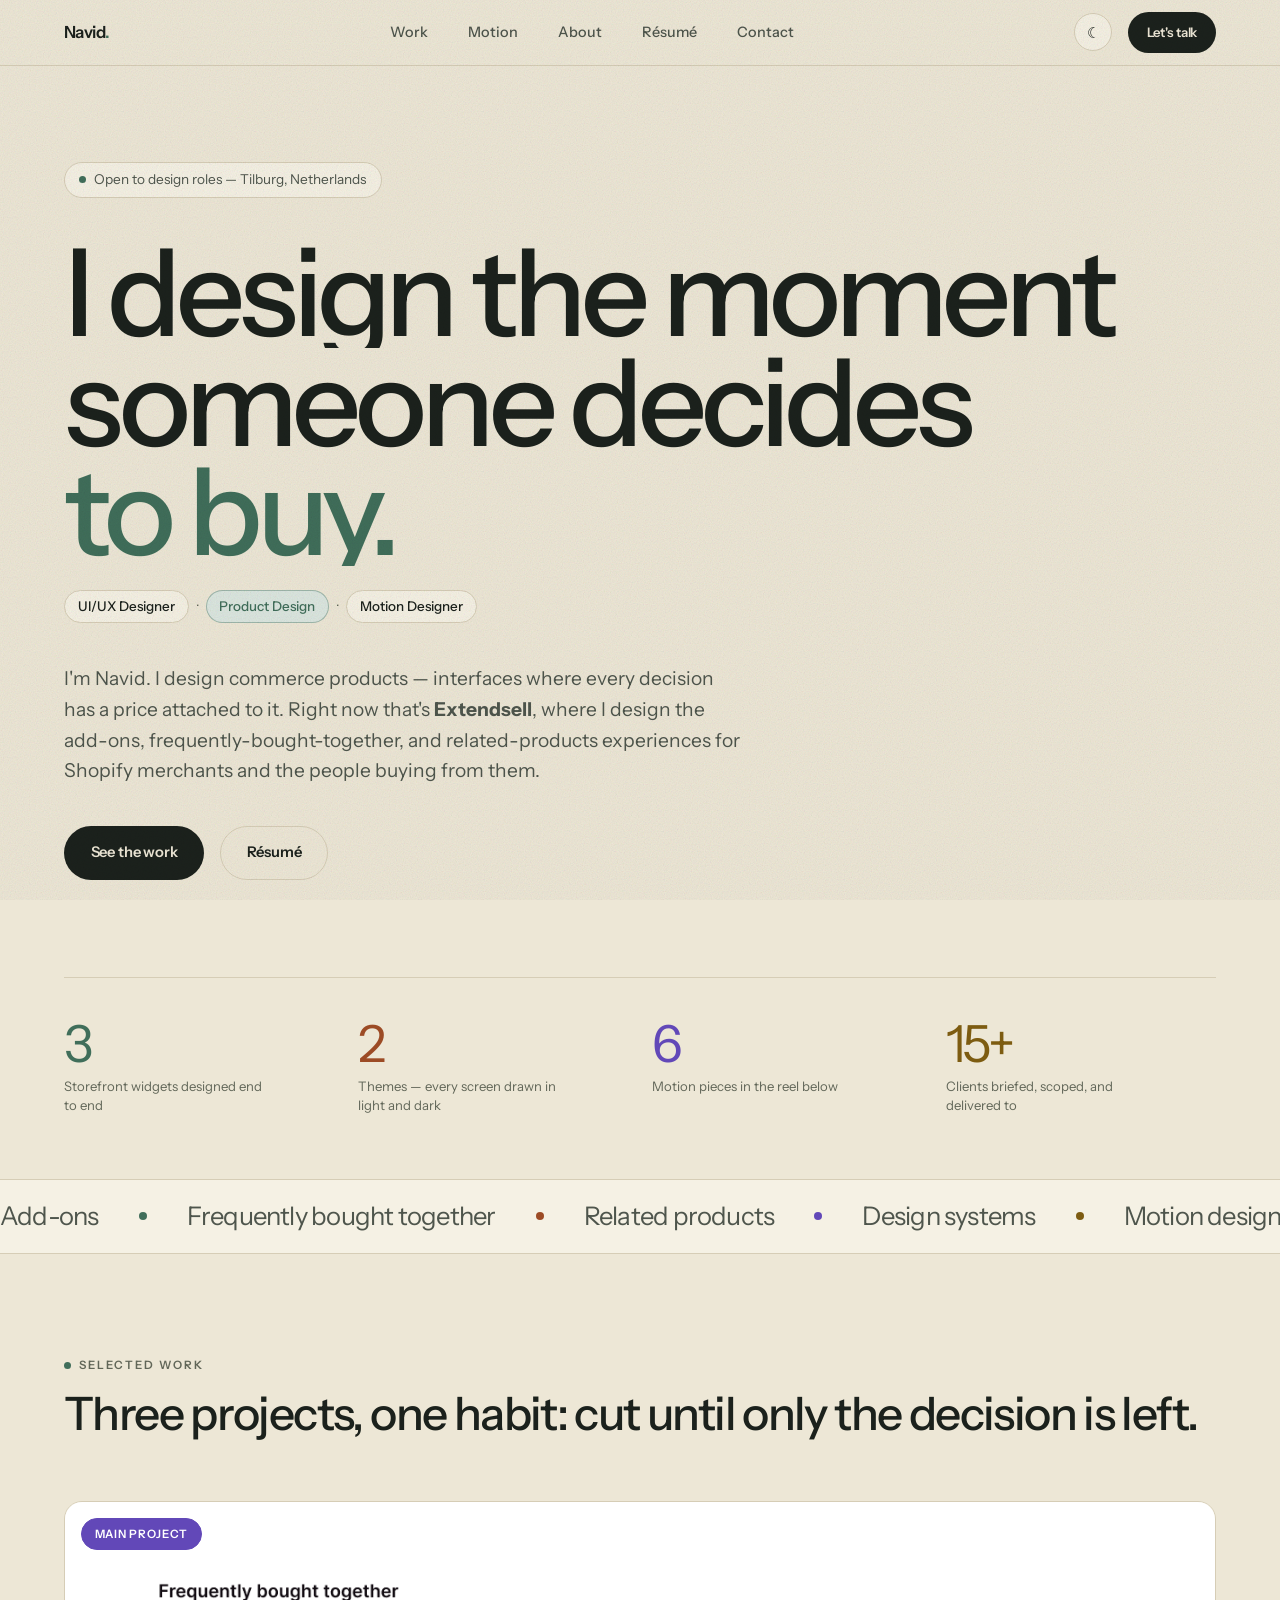
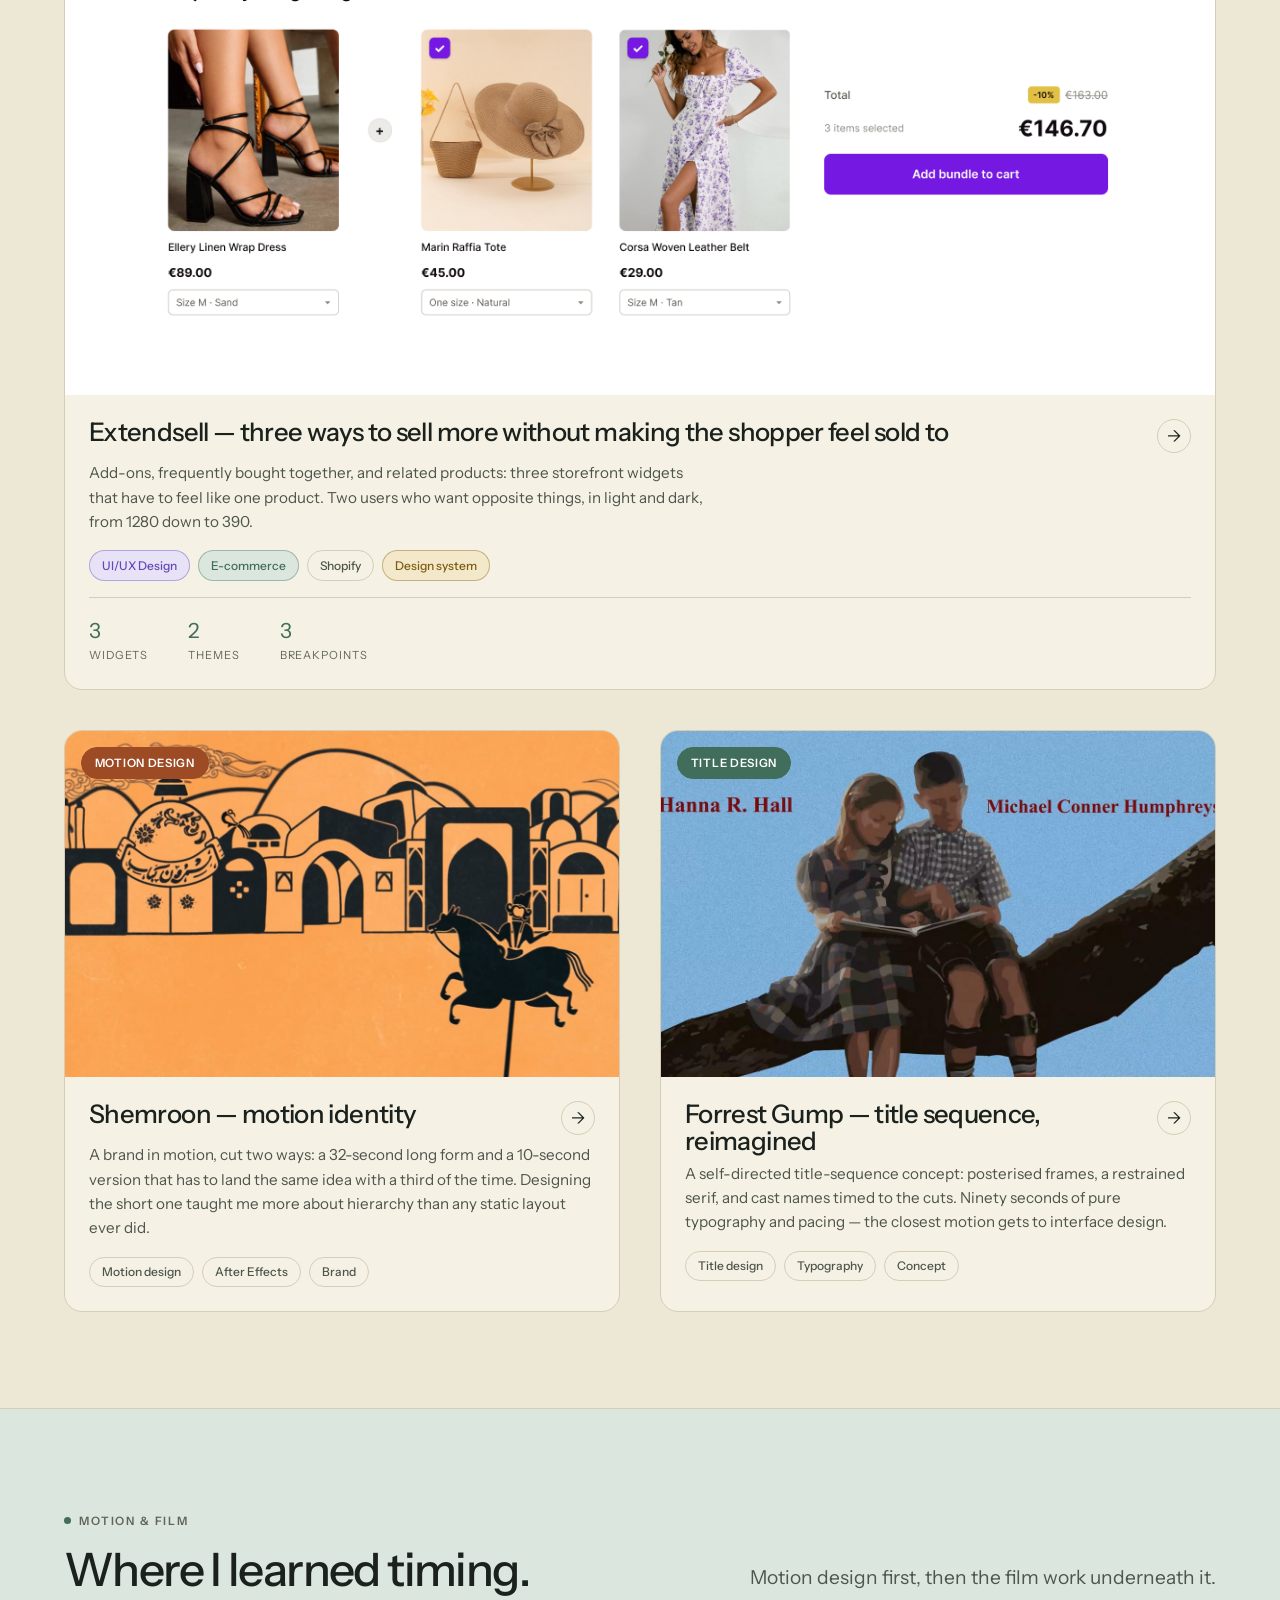
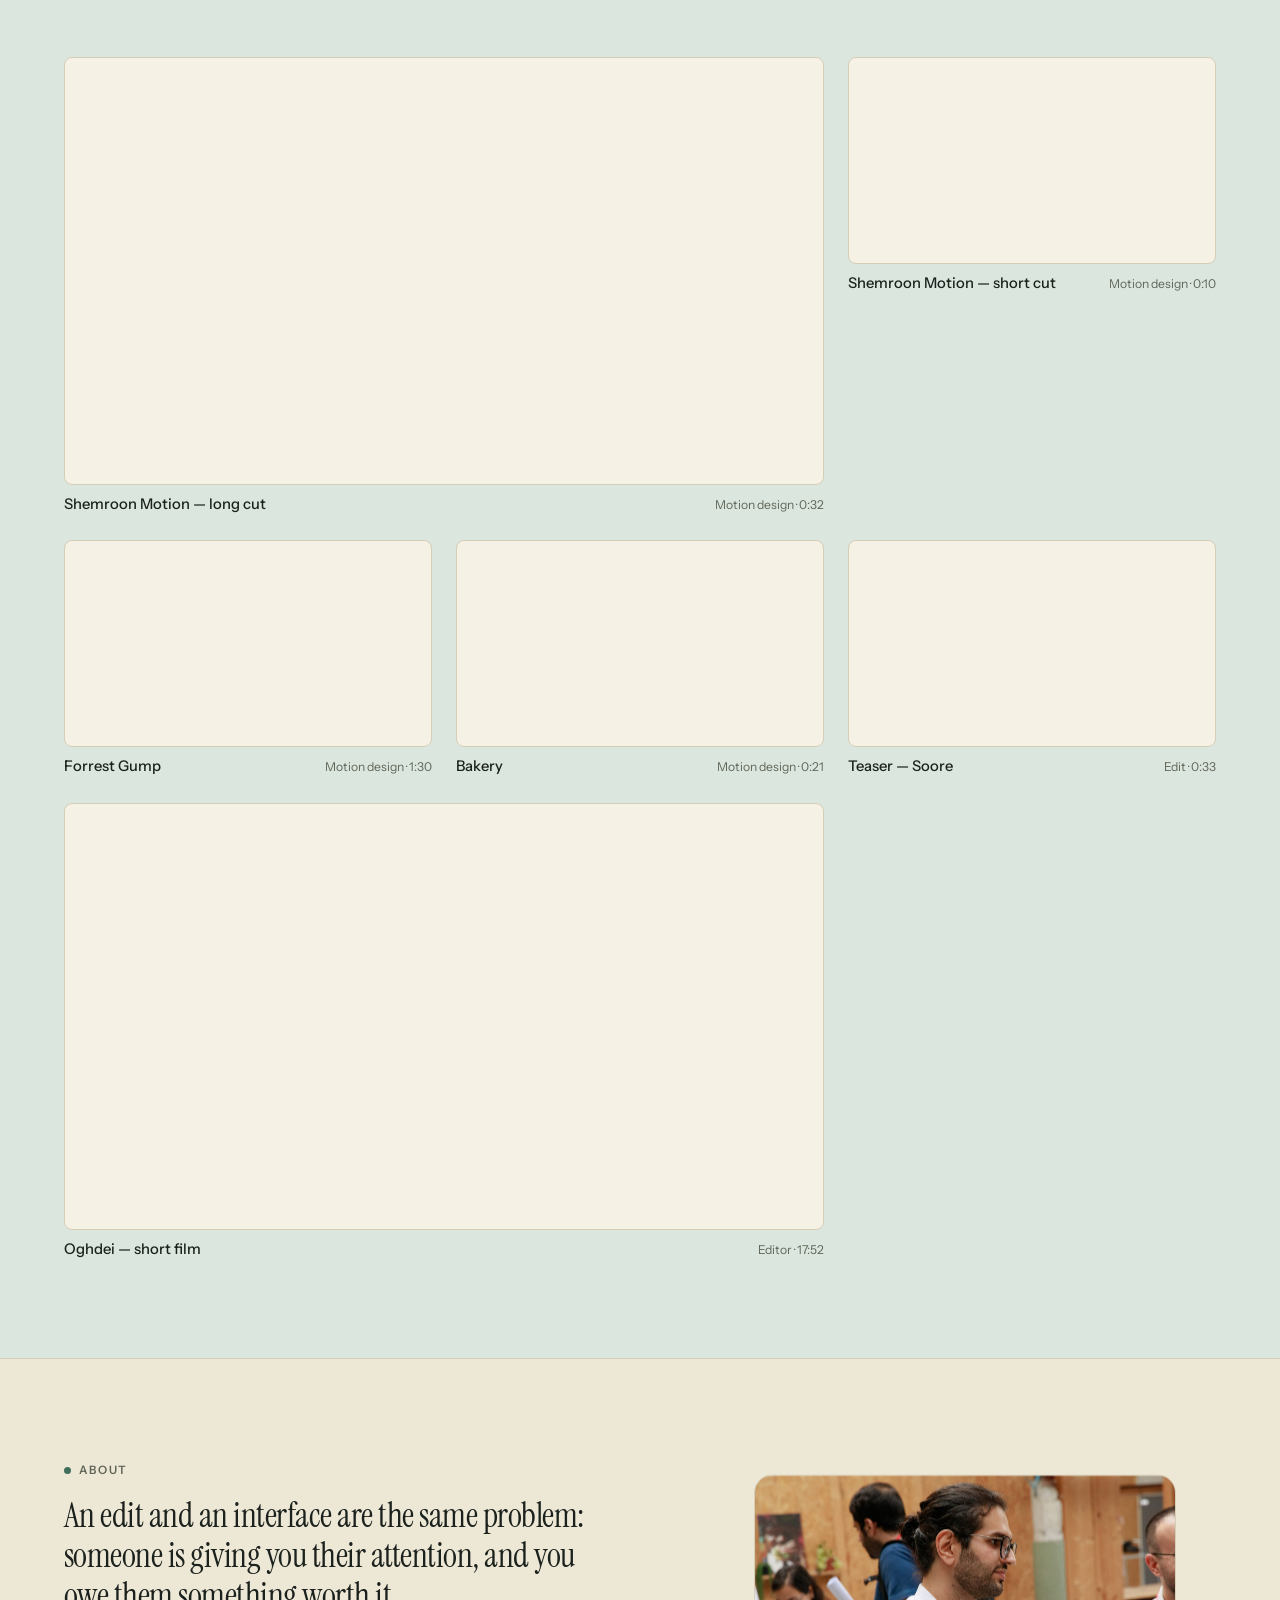
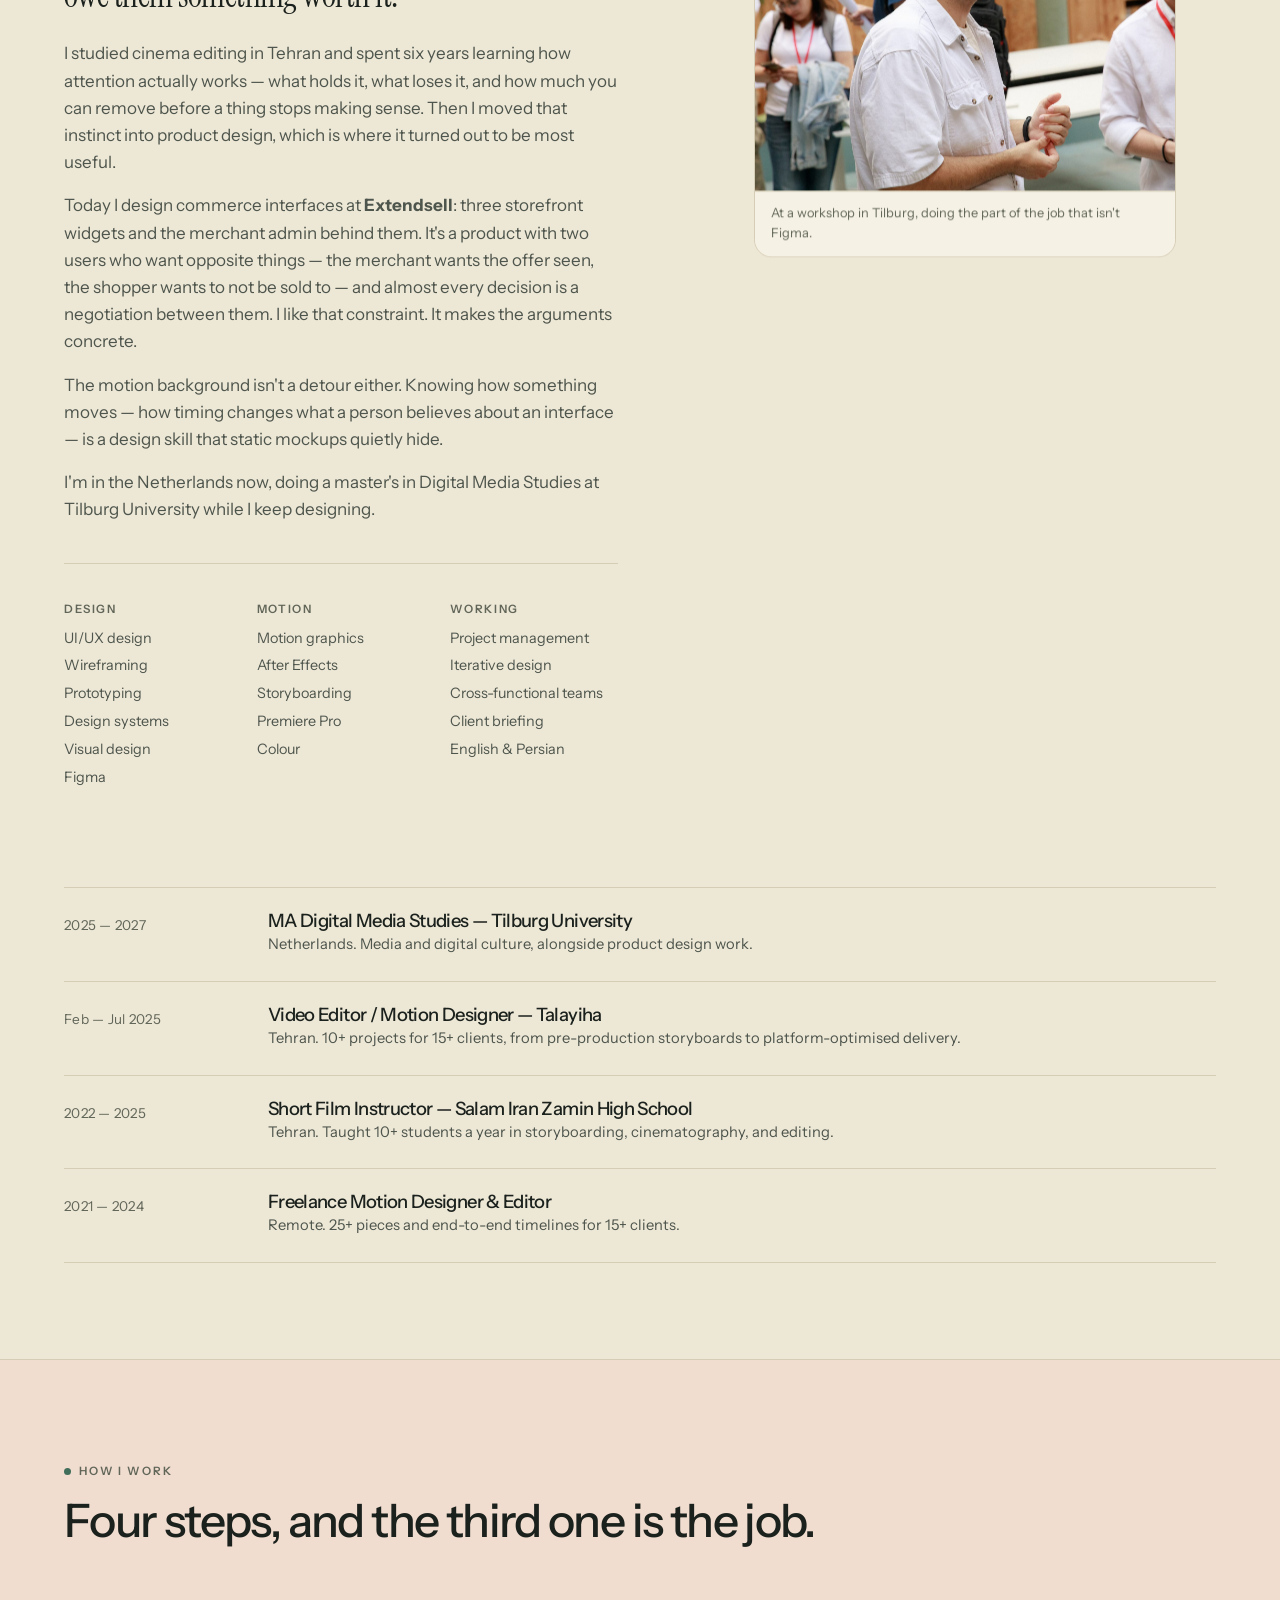
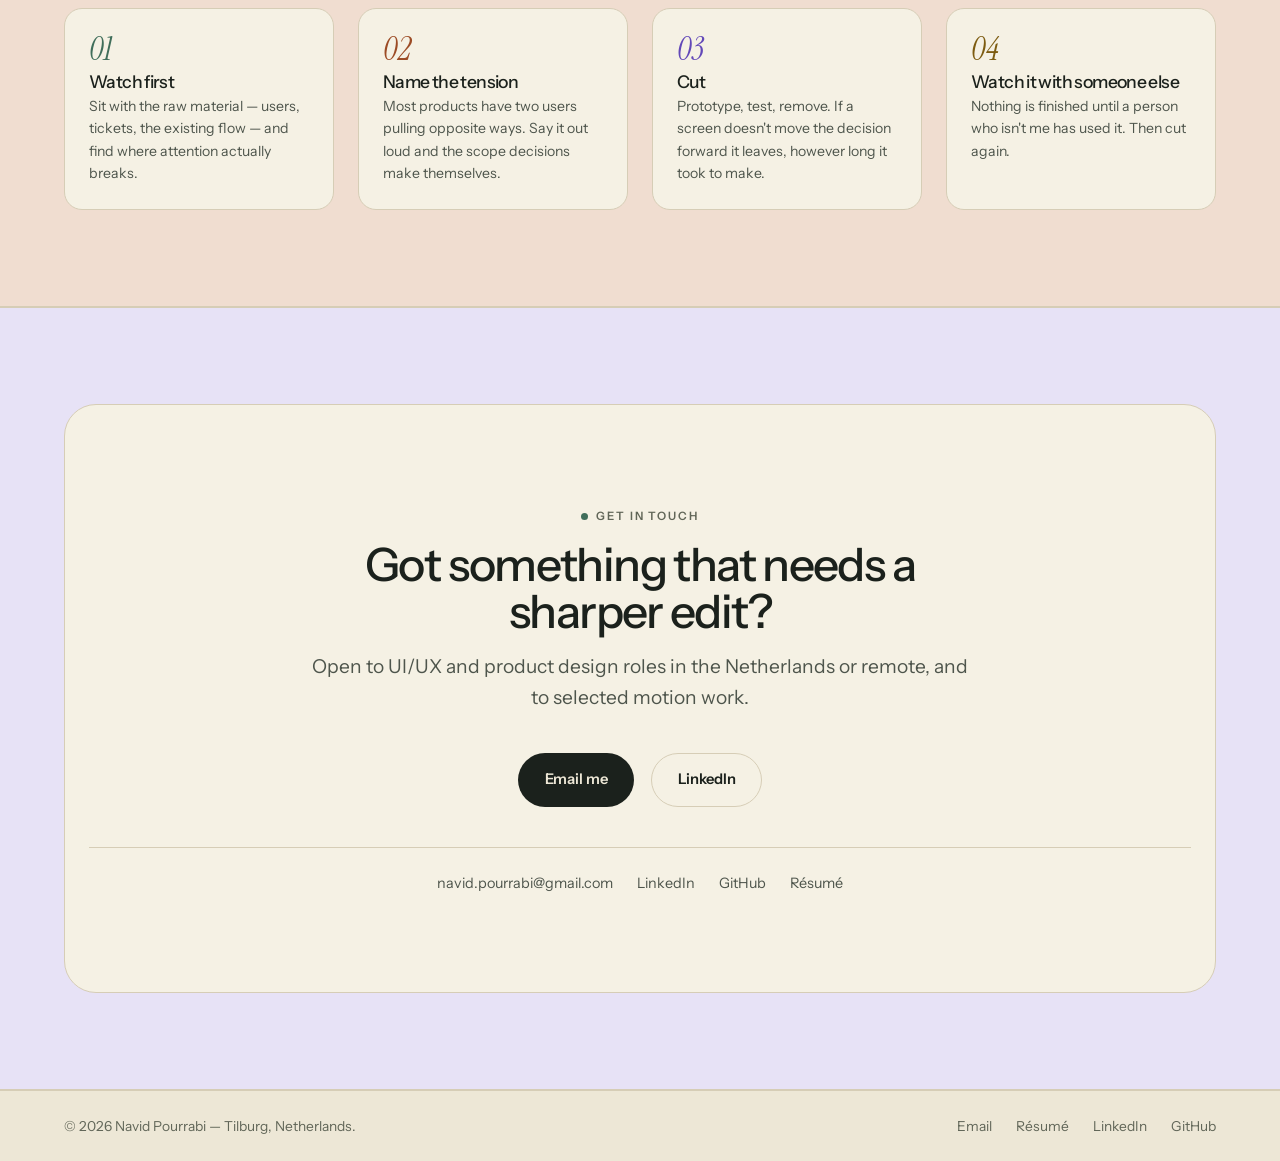
==== commit b4b02200: "Make Extendsell visual-first, drop the merchant side, add colour Case study: - Rebuilt around the sc" ====
--- a/index.html
+++ b/index.html
@@ -123,7 +123,7 @@
         <a class="work-card featured reveal" href="case-studies/extendsell.html">
           <div class="work-thumb">
             <img src="assets/images/extendsell-fbt-desktop.png" alt="Extendsell frequently bought together widget on a product page" />
-            <span class="work-tag">Case study</span>
+            <span class="work-tag is-violet">Main project</span>
           </div>
           <div class="work-body">
             <div class="work-title-row">
@@ -131,15 +131,15 @@
               <span class="work-arrow" aria-hidden="true">→</span>
             </div>
             <p class="work-desc">
-              Add-ons, frequently bought together, and related products — plus the merchant
-              admin where each offer gets built. Two users who want opposite things, and a
-              design system that has to serve both. Light and dark, desktop to phone.
+              Add-ons, frequently bought together, and related products: three storefront
+              widgets that have to feel like one product. Two users who want opposite
+              things, in light and dark, from 1280 down to 390.
             </p>
             <div class="work-meta-row">
-              <span class="pill pill-role">UI/UX + Product</span>
-              <span class="pill">E-commerce</span>
+              <span class="pill pill-violet">UI/UX Design</span>
+              <span class="pill pill-sage">E-commerce</span>
               <span class="pill">Shopify</span>
-              <span class="pill">Design system</span>
+              <span class="pill pill-amber">Design system</span>
             </div>
             <div class="work-outcome">
               <div>
@@ -162,7 +162,7 @@
         <a class="work-card reveal" href="index.html#motion">
           <div class="work-thumb">
             <img src="assets/images/thumb-shemroon.jpg" alt="Still frame from the Shemroon motion design piece" />
-            <span class="work-tag">Motion design</span>
+            <span class="work-tag is-clay">Motion design</span>
           </div>
           <div class="work-body">
             <div class="work-title-row">
@@ -186,7 +186,7 @@
         <a class="work-card reveal" href="index.html#motion">
           <div class="work-thumb">
             <img src="assets/images/thumb-forrest.jpg" alt="Frame from a redesigned Forrest Gump title sequence, with posterised illustration and serif cast titles" />
-            <span class="work-tag">Title design</span>
+            <span class="work-tag is-sage">Title design</span>
           </div>
           <div class="work-body">
             <div class="work-title-row">
@@ -211,7 +211,7 @@
   </section>
 
   <!-- ============ MOTION REEL ============ -->
-  <section class="section" id="motion">
+  <section class="section band band-sage" id="motion">
     <div class="wrap">
       <div class="section-head reveal">
         <div>
@@ -376,7 +376,7 @@
   </section>
 
   <!-- ============ PROCESS ============ -->
-  <section class="section" id="process">
+  <section class="section band band-clay" id="process">
     <div class="wrap">
       <div class="section-head reveal">
         <div>
@@ -411,7 +411,7 @@
   </section>
 
   <!-- ============ CONTACT ============ -->
-  <section class="section" id="contact">
+  <section class="section band band-violet" id="contact">
     <div class="wrap">
       <div class="cta-block reveal">
         <div class="eyebrow" style="justify-content:center;">Get in touch</div>
--- a/assets/css/style.css
+++ b/assets/css/style.css
@@ -20,8 +20,12 @@
   /* Accents */
   --sage: #406e5a;
   --sage-soft: #dbe6df;
-  --clay: #b5643a;
+  --clay: #9c4b25;
   --clay-soft: #f0ddd0;
+  --violet: #6248b8;
+  --violet-soft: #e7e2f6;
+  --amber: #7d5c11;
+  --amber-soft: #f4e8ca;
 
   /* Legacy aliases — older markup still references these names */
   --color-bg: var(--paper);
@@ -72,6 +76,10 @@
   --sage-soft: #1e2a24;
   --clay: #d98a5c;
   --clay-soft: #2c1f17;
+  --violet: #ab9cf2;
+  --violet-soft: #221d33;
+  --amber: #dcb45c;
+  --amber-soft: #2b2415;
 }
 
 /* ==========================================================================
@@ -1435,3 +1443,185 @@
     animation: none;
   }
 }
+
+/* ==========================================================================
+   Colour bands — full-bleed tinted sections so the page isn't one flat cream
+   ========================================================================== */
+.band {
+  border-block: 1px solid var(--line);
+}
+
+.band-sage   { background: var(--sage-soft); }
+.band-clay   { background: var(--clay-soft); }
+.band-violet { background: var(--violet-soft); }
+.band-amber  { background: var(--amber-soft); }
+
+/* Cards sitting on a tinted band need to lift off it. */
+.band .work-card,
+.band .process-step,
+.band .cta-block,
+.band .video-frame {
+  background: var(--paper-2);
+}
+
+/* ==========================================================================
+   Accent rotation — metrics, process steps, and tags each take a turn
+   ========================================================================== */
+.metric:nth-child(1) .metric-num { color: var(--sage); }
+.metric:nth-child(2) .metric-num { color: var(--clay); }
+.metric:nth-child(3) .metric-num { color: var(--violet); }
+.metric:nth-child(4) .metric-num { color: var(--amber); }
+
+.process-step:nth-child(1) .step-num { color: var(--sage); }
+.process-step:nth-child(2) .step-num { color: var(--clay); }
+.process-step:nth-child(3) .step-num { color: var(--violet); }
+.process-step:nth-child(4) .step-num { color: var(--amber); }
+
+.process-step:nth-child(1):hover { background: var(--sage-soft); }
+.process-step:nth-child(2):hover { background: var(--clay-soft); }
+.process-step:nth-child(3):hover { background: var(--violet-soft); }
+.process-step:nth-child(4):hover { background: var(--amber-soft); }
+
+.marquee span:nth-child(4n+1)::after { background: var(--sage); }
+.marquee span:nth-child(4n+2)::after { background: var(--clay); }
+.marquee span:nth-child(4n+3)::after { background: var(--violet); }
+.marquee span:nth-child(4n+4)::after { background: var(--amber); }
+
+/* Per-project tag colours */
+.work-tag.is-violet { background: var(--violet); color: #fff; border-color: var(--violet); }
+.work-tag.is-clay   { background: var(--clay);   color: #fff; border-color: var(--clay); }
+.work-tag.is-sage   { background: var(--sage);   color: #fff; border-color: var(--sage); }
+
+.pill-violet { border-color: color-mix(in srgb, var(--violet) 40%, transparent); background: var(--violet-soft); color: var(--violet); }
+.pill-sage   { border-color: color-mix(in srgb, var(--sage) 40%, transparent);   background: var(--sage-soft);   color: var(--sage); }
+.pill-amber  { border-color: color-mix(in srgb, var(--amber) 40%, transparent);  background: var(--amber-soft);  color: var(--amber); }
+
+a.work-card:nth-of-type(2):hover { border-color: var(--clay); }
+a.work-card:nth-of-type(3):hover { border-color: var(--violet); }
+
+/* ==========================================================================
+   Case study — visual-first layout
+   ========================================================================== */
+
+/* A figure that breaks out of the text column to the full page width. */
+.bleed {
+  margin: 0;
+  padding-block: var(--space-2xl);
+}
+
+.bleed-inner {
+  max-width: var(--max-width);
+  margin-inline: auto;
+  padding-inline: var(--space-md);
+}
+
+/* Numbered feature header — big, short, no paragraph needed. */
+.feature-head {
+  display: flex;
+  align-items: baseline;
+  gap: var(--space-md);
+  margin-bottom: var(--space-md);
+  flex-wrap: wrap;
+}
+
+.feature-num {
+  font-family: var(--font-voice);
+  font-style: italic;
+  font-size: clamp(2.4rem, 5vw, 4rem);
+  line-height: 0.9;
+  color: var(--accent, var(--sage));
+}
+
+.feature-head h2 {
+  font-size: clamp(1.8rem, 4vw, 3.2rem);
+  flex: 1 1 12ch;
+}
+
+.feature-note {
+  font-size: 1.05rem;
+  color: var(--ink-soft);
+  max-width: 56ch;
+  margin-bottom: var(--space-lg);
+}
+
+/* Short labelled facts instead of prose paragraphs. */
+.fact-row {
+  display: grid;
+  grid-template-columns: repeat(auto-fit, minmax(180px, 1fr));
+  gap: var(--space-md);
+  margin-top: var(--space-lg);
+  padding-top: var(--space-md);
+  border-top: 1px solid var(--line);
+}
+
+.fact dt {
+  font-size: 0.7rem;
+  text-transform: uppercase;
+  letter-spacing: 0.14em;
+  color: var(--ink-faint);
+  margin-bottom: var(--space-3xs);
+}
+
+.fact dd {
+  margin: 0;
+  font-size: 0.98rem;
+  color: var(--ink);
+  line-height: 1.45;
+}
+
+/* Image layouts */
+.gal {
+  display: grid;
+  gap: var(--space-md);
+  margin-top: var(--space-lg);
+}
+
+.gal-2      { grid-template-columns: repeat(2, 1fr); }
+.gal-side   { grid-template-columns: 2.2fr 1fr; align-items: start; }
+.gal-1      { grid-template-columns: 1fr; }
+
+.gal figure {
+  margin: 0;
+}
+
+.gal img {
+  width: 100%;
+  height: auto;
+  display: block;
+  border: 1px solid var(--line);
+  border-radius: var(--radius-md);
+  background: #fff;
+  transition: transform 0.6s var(--ease);
+}
+
+.gal figure:hover img {
+  transform: translateY(-4px);
+}
+
+.gal figcaption {
+  margin-top: var(--space-2xs);
+  font-size: 0.8rem;
+  color: var(--ink-faint);
+}
+
+/* Swatch strip */
+.swatches {
+  display: flex;
+  gap: var(--space-2xs);
+  margin-top: var(--space-md);
+  flex-wrap: wrap;
+}
+
+.swatch {
+  width: 44px;
+  height: 44px;
+  border-radius: 10px;
+  border: 1px solid var(--line);
+}
+
+@media (max-width: 820px) {
+  .gal-2,
+  .gal-side {
+    grid-template-columns: 1fr;
+  }
+}
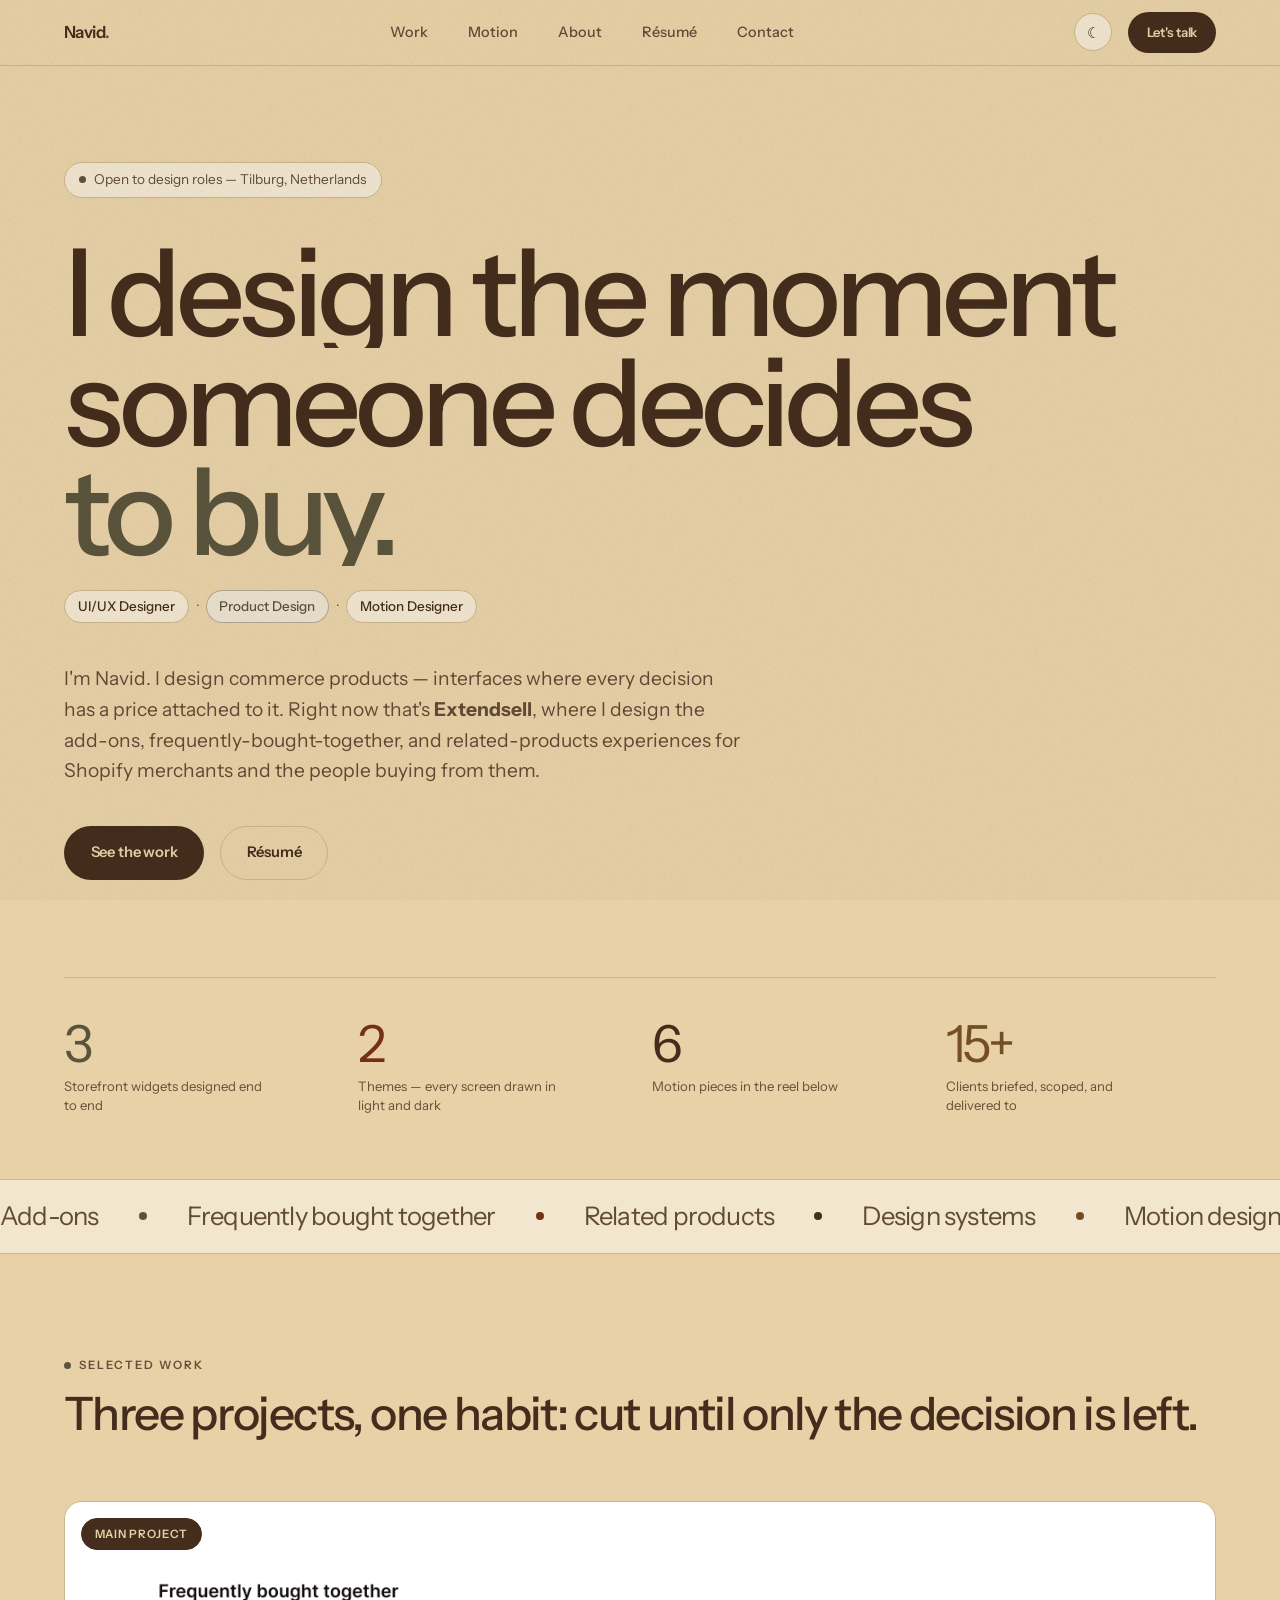
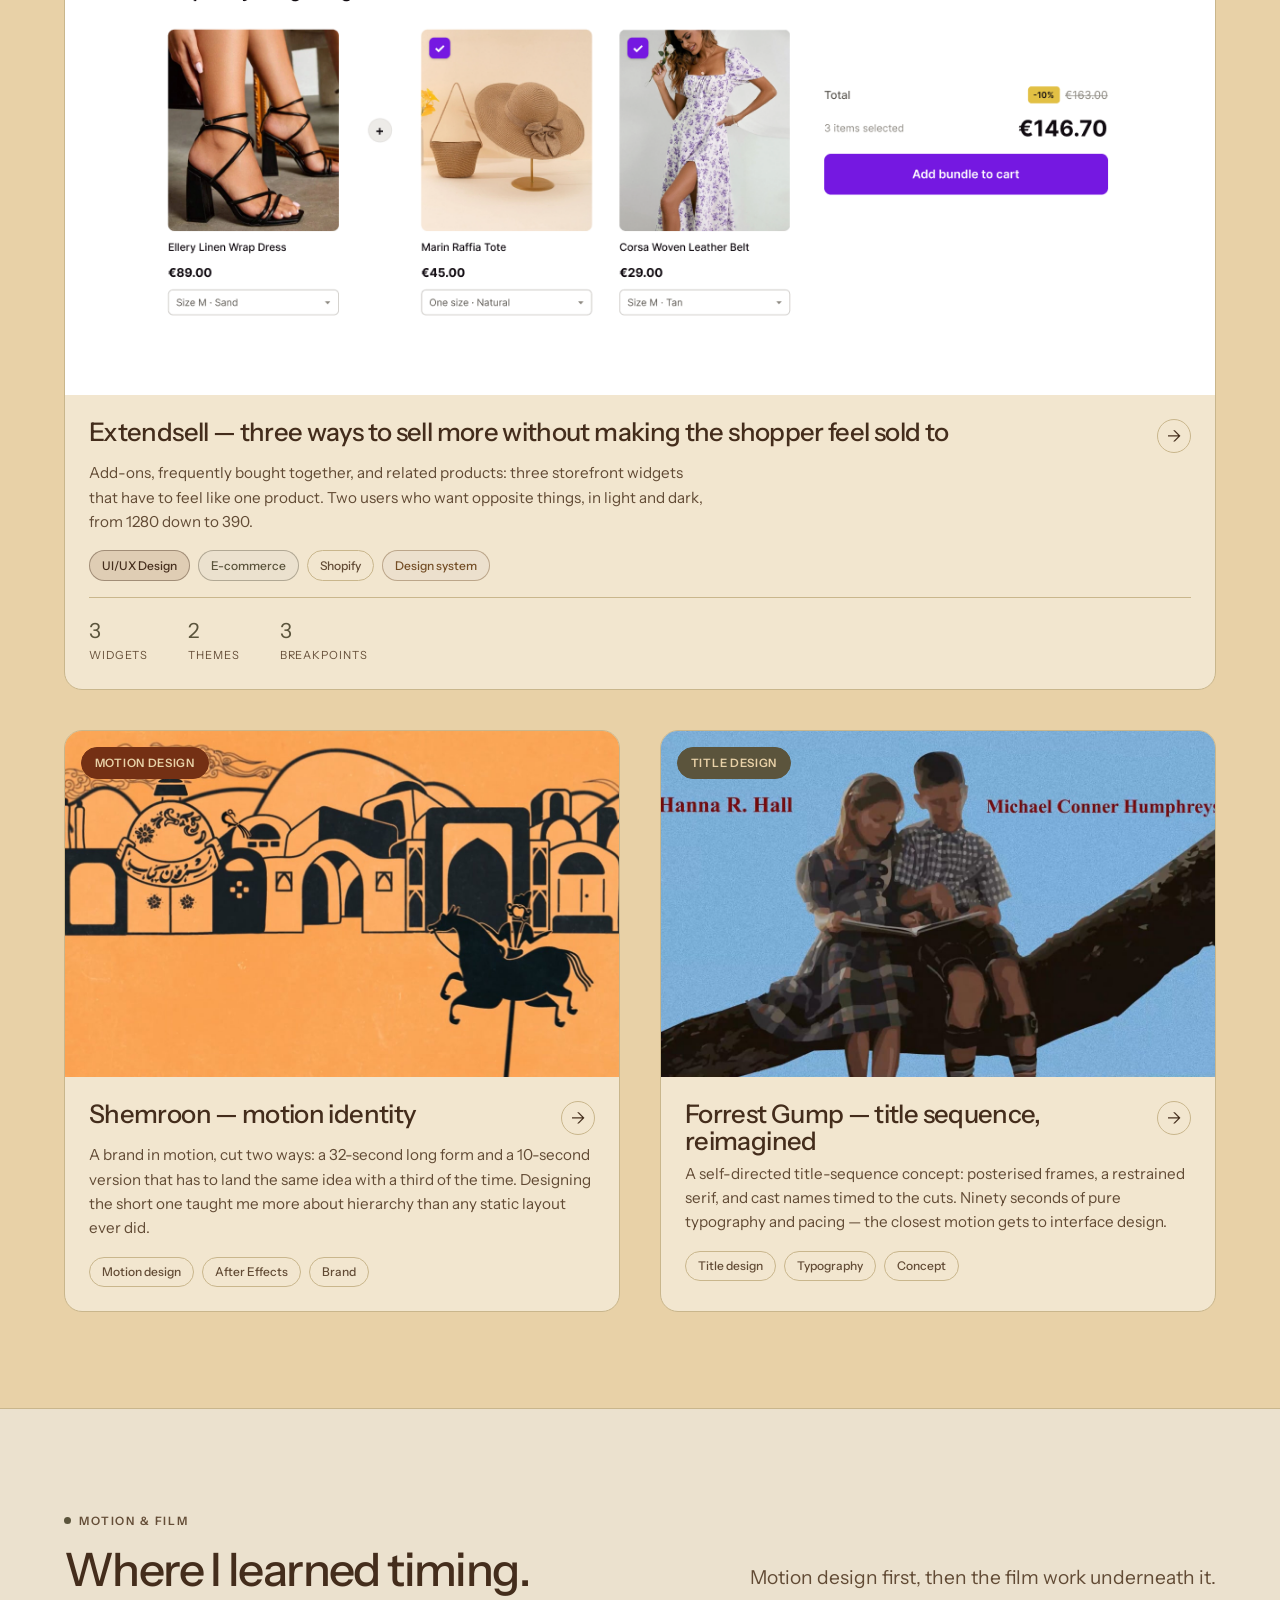
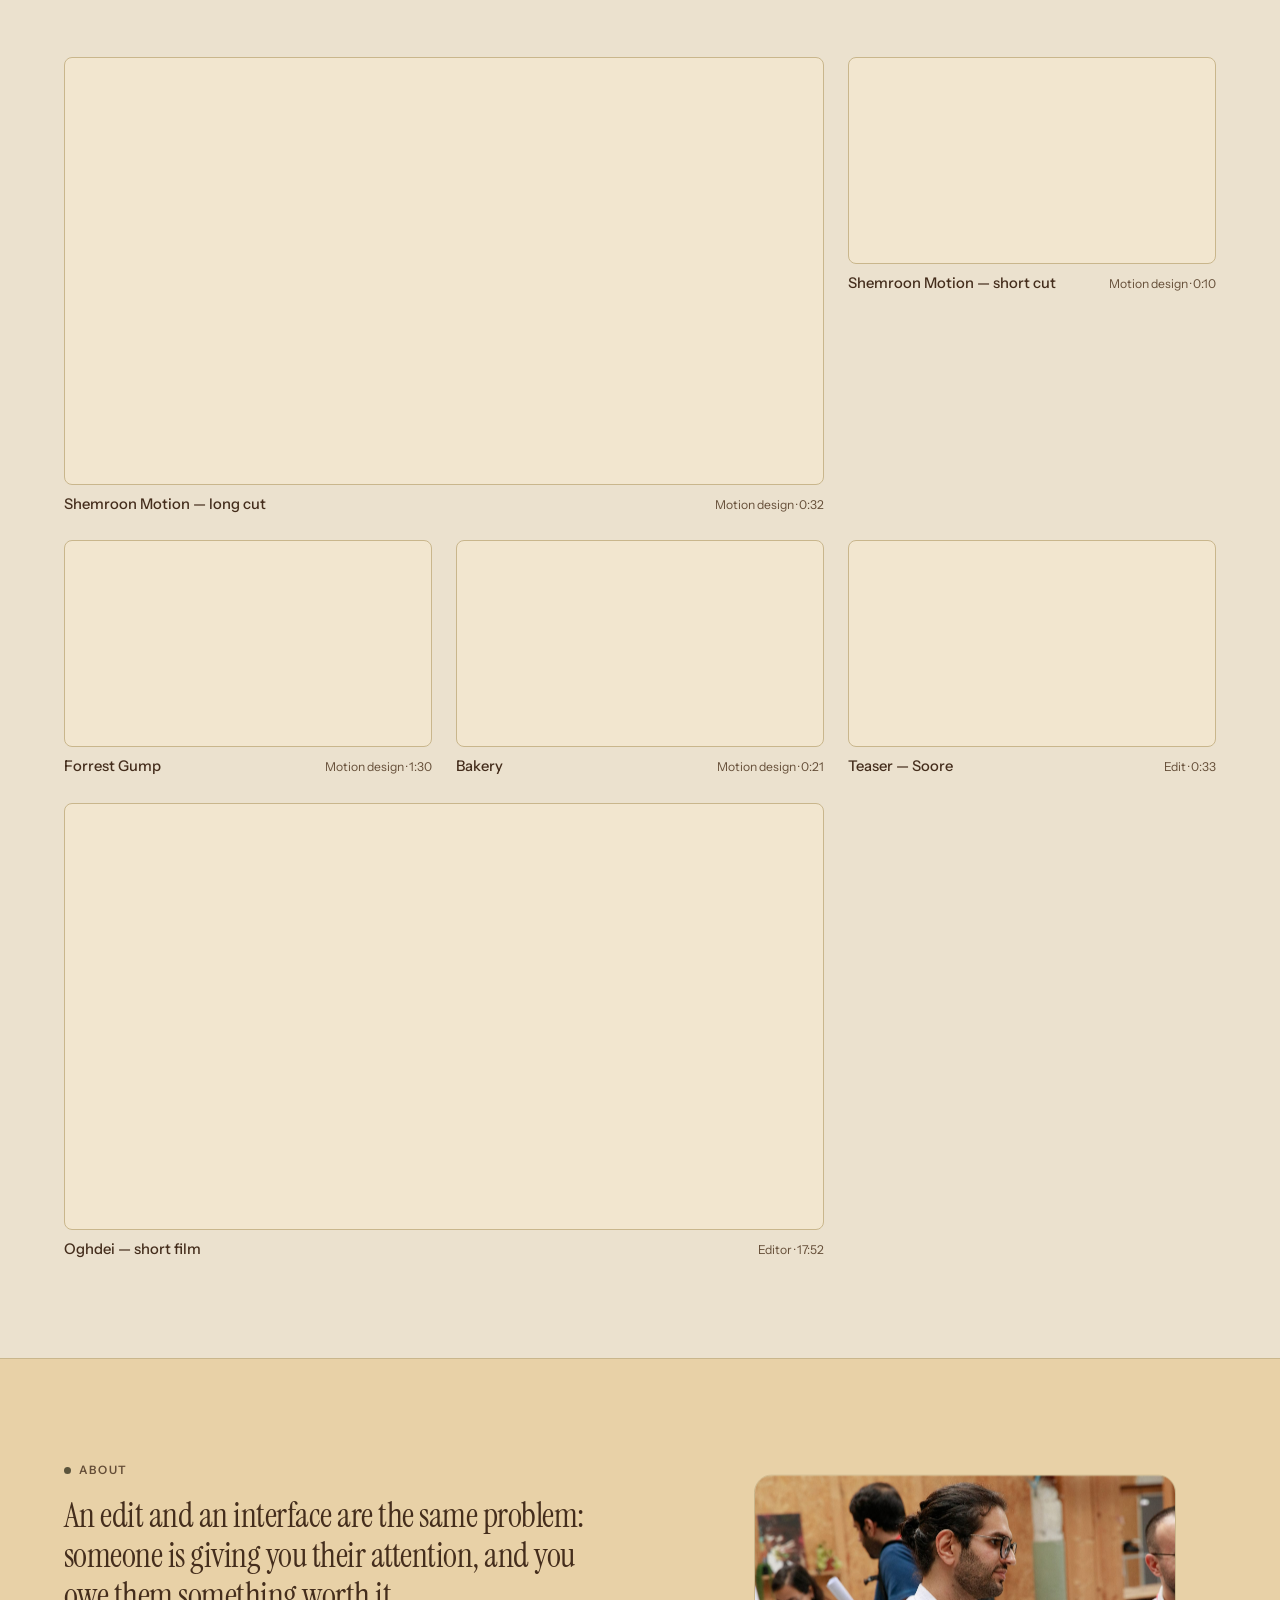
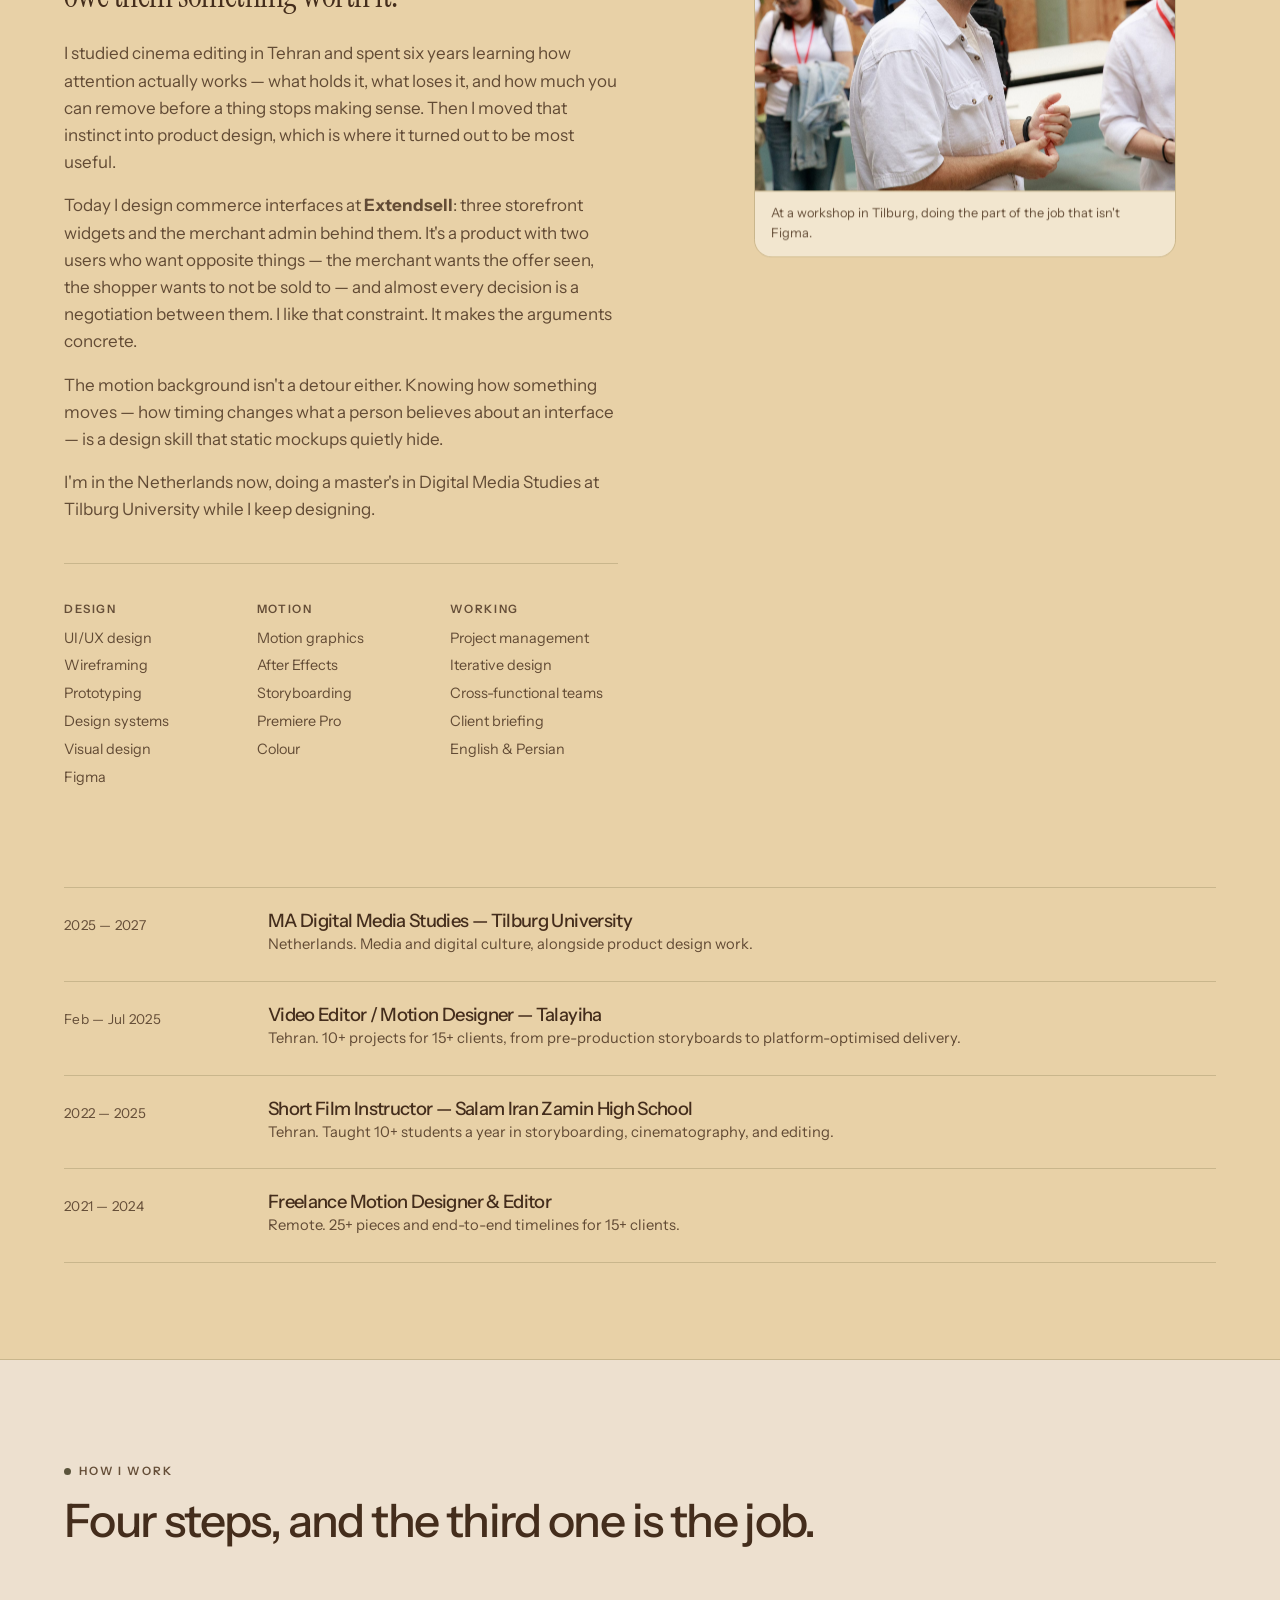
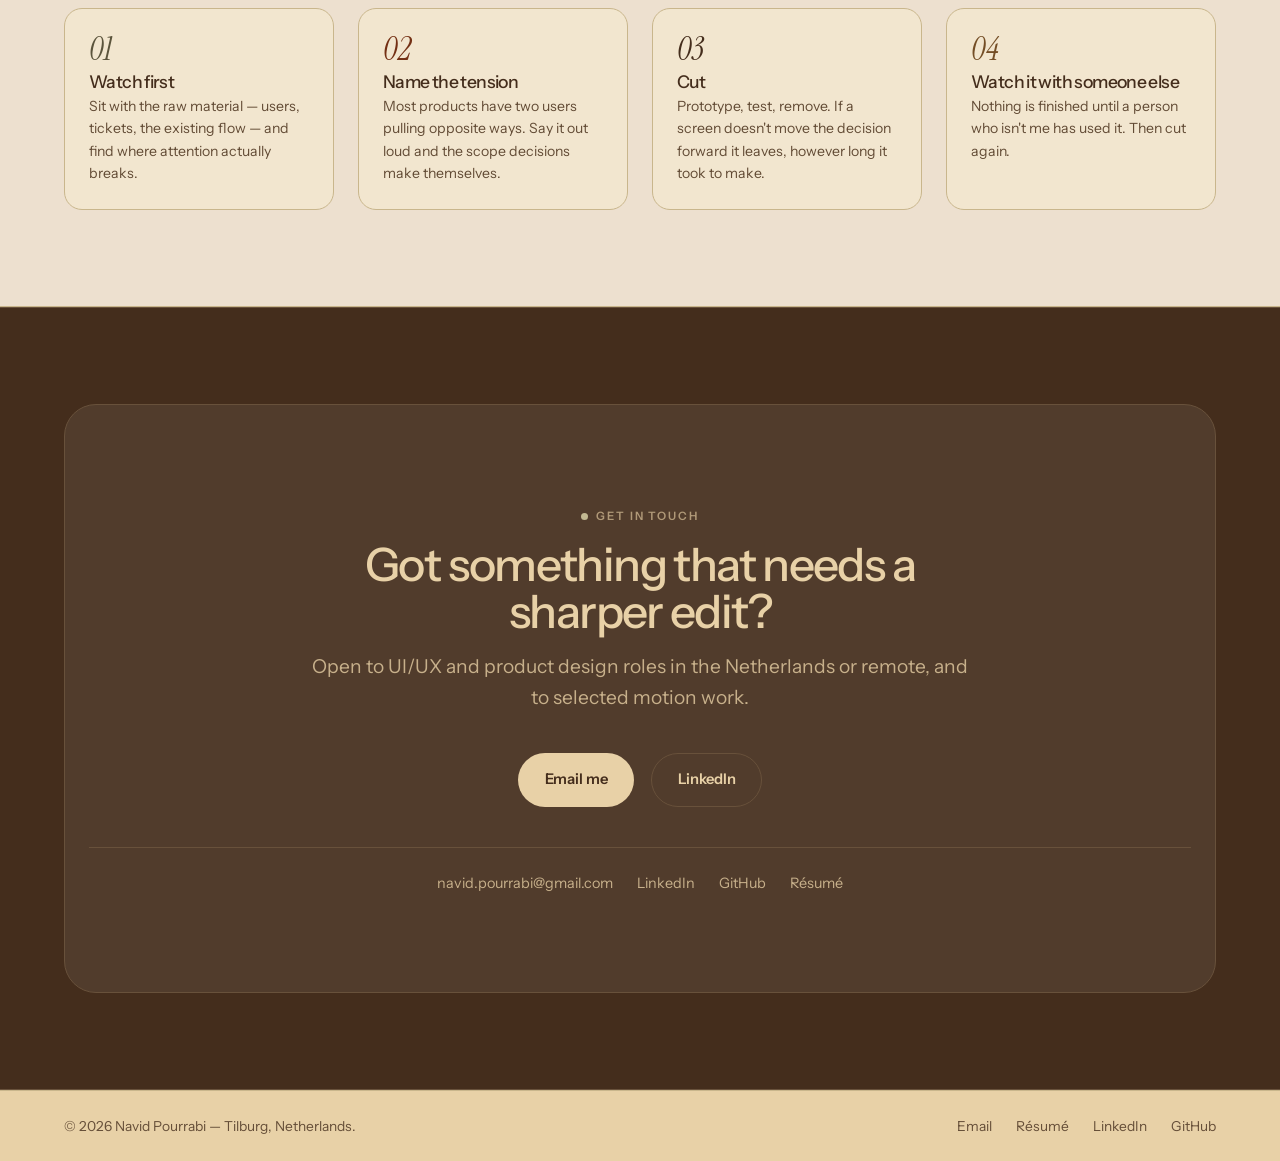
==== commit 83bb241d: "Reskin the site with the Olive brown palette Palette taken from the reference pin — Cowhide Cocoa #4" ====
--- a/index.html
+++ b/index.html
@@ -123,7 +123,7 @@
         <a class="work-card featured reveal" href="case-studies/extendsell.html">
           <div class="work-thumb">
             <img src="assets/images/extendsell-fbt-desktop.png" alt="Extendsell frequently bought together widget on a product page" />
-            <span class="work-tag is-violet">Main project</span>
+            <span class="work-tag is-cocoa">Main project</span>
           </div>
           <div class="work-body">
             <div class="work-title-row">
@@ -136,10 +136,10 @@
               things, in light and dark, from 1280 down to 390.
             </p>
             <div class="work-meta-row">
-              <span class="pill pill-violet">UI/UX Design</span>
-              <span class="pill pill-sage">E-commerce</span>
+              <span class="pill pill-cocoa">UI/UX Design</span>
+              <span class="pill pill-olive">E-commerce</span>
               <span class="pill">Shopify</span>
-              <span class="pill pill-amber">Design system</span>
+              <span class="pill pill-caramel">Design system</span>
             </div>
             <div class="work-outcome">
               <div>
@@ -162,7 +162,7 @@
         <a class="work-card reveal" href="index.html#motion">
           <div class="work-thumb">
             <img src="assets/images/thumb-shemroon.jpg" alt="Still frame from the Shemroon motion design piece" />
-            <span class="work-tag is-clay">Motion design</span>
+            <span class="work-tag is-rust">Motion design</span>
           </div>
           <div class="work-body">
             <div class="work-title-row">
@@ -186,7 +186,7 @@
         <a class="work-card reveal" href="index.html#motion">
           <div class="work-thumb">
             <img src="assets/images/thumb-forrest.jpg" alt="Frame from a redesigned Forrest Gump title sequence, with posterised illustration and serif cast titles" />
-            <span class="work-tag is-sage">Title design</span>
+            <span class="work-tag is-olive">Title design</span>
           </div>
           <div class="work-body">
             <div class="work-title-row">
@@ -211,7 +211,7 @@
   </section>
 
   <!-- ============ MOTION REEL ============ -->
-  <section class="section band band-sage" id="motion">
+  <section class="section band band-olive" id="motion">
     <div class="wrap">
       <div class="section-head reveal">
         <div>
@@ -376,7 +376,7 @@
   </section>
 
   <!-- ============ PROCESS ============ -->
-  <section class="section band band-clay" id="process">
+  <section class="section band band-rust" id="process">
     <div class="wrap">
       <div class="section-head reveal">
         <div>
@@ -411,7 +411,7 @@
   </section>
 
   <!-- ============ CONTACT ============ -->
-  <section class="section band band-violet" id="contact">
+  <section class="section band band-cocoa" id="contact">
     <div class="wrap">
       <div class="cta-block reveal">
         <div class="eyebrow" style="justify-content:center;">Get in touch</div>
--- a/assets/css/style.css
+++ b/assets/css/style.css
@@ -1,31 +1,34 @@
 /* ==========================================================================
    Navid Pourrabi — portfolio
-   Direction: "Studio" — cream paper, fine grain, sage accent, oversized
-   geometric sans. Light by default; dark is opt-in via the header toggle.
+   Direction: "Studio" — the "Olive brown" palette: golden-batter paper, fine grain,
+   olive/rust/caramel accents, oversized geometric sans. Light by default.
    ========================================================================== */
 
 /* ==========================================================================
    Design tokens
    ========================================================================== */
 :root {
-  /* Paper & ink */
-  --paper: #ede7d6;
-  --paper-2: #f5f1e4;
-  --paper-3: #e2dac4;
-  --ink: #1b211c;
-  --ink-soft: #4e554c;
-  --ink-faint: #616658;
-  --line: #d6cdb6;
-
-  /* Accents */
-  --sage: #406e5a;
-  --sage-soft: #dbe6df;
-  --clay: #9c4b25;
-  --clay-soft: #f0ddd0;
-  --violet: #6248b8;
-  --violet-soft: #e7e2f6;
-  --amber: #7d5c11;
-  --amber-soft: #f4e8ca;
+  /* Paper & ink — "Olive brown" palette
+     Cowhide Cocoa #442D1C · Spiced Wine #743014 · Toasted Caramel #84592B
+     Olive Harvest #9D9167 · Golden Batter #E8D1A7                        */
+  --paper: #e8d1a7;
+  --paper-2: #f2e6cf;
+  --paper-3: #d5c096;
+  --ink: #442d1c;
+  --ink-soft: #624b35;
+  --ink-faint: #654e38;
+  --line: #c9b68c;
+
+  /* Accents — every value below clears WCAG AA on paper, on cards,
+     and on its own band tint. Don't lighten without re-checking. */
+  --olive: #5b543c;
+  --olive-soft: #ebe1ce;
+  --rust: #743014;
+  --rust-soft: #ede0cf;
+  --cocoa: #442d1c;
+  --cocoa-soft: #dfcdb4;
+  --caramel: #744e26;
+  --caramel-soft: #ece0cd;
 
   /* Legacy aliases — older markup still references these names */
   --color-bg: var(--paper);
@@ -34,9 +37,9 @@
   --color-ink-soft: var(--ink-soft);
   --color-ink-faint: var(--ink-faint);
   --color-border: var(--line);
-  --color-accent: var(--clay);
-  --color-data: var(--sage);
-  --color-data-soft: var(--sage-soft);
+  --color-accent: var(--rust);
+  --color-data: var(--olive);
+  --color-data-soft: var(--olive-soft);
 
   /* Type */
   --font-display: 'Instrument Sans', 'Helvetica Neue', Arial, sans-serif;
@@ -65,21 +68,21 @@
 }
 
 [data-theme='dark'] {
-  --paper: #14170f;
-  --paper-2: #1c2019;
-  --paper-3: #262b22;
-  --ink: #ece7d6;
-  --ink-soft: #b4b3a1;
-  --ink-faint: #7d8175;
-  --line: #2e342a;
-  --sage: #85c0a5;
-  --sage-soft: #1e2a24;
-  --clay: #d98a5c;
-  --clay-soft: #2c1f17;
-  --violet: #ab9cf2;
-  --violet-soft: #221d33;
-  --amber: #dcb45c;
-  --amber-soft: #2b2415;
+  --paper: #1f140d;
+  --paper-2: #2d1e12;
+  --paper-3: #382517;
+  --ink: #e8d1a7;
+  --ink-soft: #b4a07f;
+  --ink-faint: #ac9879;
+  --line: #3a3020;
+  --olive: #b4a47a;
+  --olive-soft: #352b1d;
+  --rust: #bc946f;
+  --rust-soft: #381d0f;
+  --cocoa: #d4be98;
+  --cocoa-soft: #342215;
+  --caramel: #b08e62;
+  --caramel-soft: #392615;
 }
 
 /* ==========================================================================
@@ -174,12 +177,12 @@
 }
 
 ::selection {
-  background: var(--sage);
+  background: var(--olive);
   color: var(--paper-2);
 }
 
 :focus-visible {
-  outline: 2px solid var(--sage);
+  outline: 2px solid var(--olive);
   outline-offset: 3px;
   border-radius: 3px;
 }
@@ -223,7 +226,7 @@
   width: 7px;
   height: 7px;
   border-radius: 50%;
-  background: var(--sage);
+  background: var(--olive);
 }
 
 /* ==========================================================================
@@ -258,7 +261,7 @@
 }
 
 .logo span {
-  color: var(--sage);
+  color: var(--olive);
 }
 
 .nav-links {
@@ -282,7 +285,7 @@
   bottom: -4px;
   width: 100%;
   height: 1.5px;
-  background: var(--sage);
+  background: var(--olive);
   transform: scaleX(0);
   transform-origin: right;
   transition: transform 0.35s var(--ease);
@@ -320,7 +323,7 @@
 
 .theme-toggle:hover {
   transform: rotate(-25deg) scale(1.08);
-  background: var(--sage-soft);
+  background: var(--olive-soft);
 }
 
 .nav-toggle {
@@ -373,7 +376,7 @@
 }
 
 .btn-primary:hover {
-  background: var(--sage);
+  background: var(--olive);
   color: #fff;
 }
 
@@ -424,15 +427,15 @@
   width: 7px;
   height: 7px;
   border-radius: 50%;
-  background: var(--sage);
-  box-shadow: 0 0 0 0 color-mix(in srgb, var(--sage) 60%, transparent);
+  background: var(--olive);
+  box-shadow: 0 0 0 0 color-mix(in srgb, var(--olive) 60%, transparent);
   animation: pulse 2.6s infinite;
 }
 
 @keyframes pulse {
-  0%   { box-shadow: 0 0 0 0 color-mix(in srgb, var(--sage) 55%, transparent); }
-  70%  { box-shadow: 0 0 0 9px color-mix(in srgb, var(--sage) 0%, transparent); }
-  100% { box-shadow: 0 0 0 0 color-mix(in srgb, var(--sage) 0%, transparent); }
+  0%   { box-shadow: 0 0 0 0 color-mix(in srgb, var(--olive) 55%, transparent); }
+  70%  { box-shadow: 0 0 0 9px color-mix(in srgb, var(--olive) 0%, transparent); }
+  100% { box-shadow: 0 0 0 0 color-mix(in srgb, var(--olive) 0%, transparent); }
 }
 
 .hero h1 {
@@ -444,11 +447,11 @@
 
 .hero h1 .line-2 {
   display: block;
-  color: var(--sage);
+  color: var(--olive);
 }
 
 .hero h1 em {
-  color: var(--clay);
+  color: var(--rust);
 }
 
 .hero-sub {
@@ -496,9 +499,9 @@
 }
 
 .role-chip.is-data {
-  border-color: color-mix(in srgb, var(--sage) 40%, transparent);
-  background: var(--sage-soft);
-  color: var(--sage);
+  border-color: color-mix(in srgb, var(--olive) 40%, transparent);
+  background: var(--olive-soft);
+  color: var(--olive);
 }
 
 .role-sep {
@@ -547,7 +550,7 @@
   width: 8px;
   height: 8px;
   border-radius: 50%;
-  background: var(--clay);
+  background: var(--rust);
   flex-shrink: 0;
 }
 
@@ -604,7 +607,7 @@
 
 a.work-card:hover {
   transform: translateY(-6px);
-  border-color: var(--sage);
+  border-color: var(--olive);
 }
 
 .work-card.featured {
@@ -677,8 +680,8 @@
 }
 
 a.work-card:hover .work-arrow {
-  background: var(--sage);
-  border-color: var(--sage);
+  background: var(--olive);
+  border-color: var(--olive);
   color: #fff;
   transform: rotate(-45deg);
 }
@@ -706,9 +709,9 @@
 }
 
 .pill-role {
-  border-color: color-mix(in srgb, var(--clay) 40%, transparent);
-  background: var(--clay-soft);
-  color: var(--clay);
+  border-color: color-mix(in srgb, var(--rust) 40%, transparent);
+  background: var(--rust-soft);
+  color: var(--rust);
 }
 
 .work-outcome {
@@ -723,7 +726,7 @@
   font-family: var(--font-display);
   font-size: 1.3rem;
   letter-spacing: -0.03em;
-  color: var(--sage);
+  color: var(--olive);
 }
 
 .work-outcome .o-label {
@@ -762,7 +765,7 @@
 
 .video-item:hover .video-frame {
   transform: translateY(-4px);
-  border-color: var(--sage);
+  border-color: var(--olive);
 }
 
 .video-frame iframe {
@@ -923,14 +926,14 @@
 
 .process-step:hover {
   transform: translateY(-5px);
-  background: var(--sage-soft);
+  background: var(--olive-soft);
 }
 
 .process-step .step-num {
   font-family: var(--font-voice);
   font-style: italic;
   font-size: 2rem;
-  color: var(--sage);
+  color: var(--olive);
   line-height: 1;
   margin-bottom: var(--space-2xs);
 }
@@ -992,8 +995,8 @@
 }
 
 .contact-list a:hover {
-  color: var(--sage);
-  border-color: var(--sage);
+  color: var(--olive);
+  border-color: var(--olive);
 }
 
 /* ==========================================================================
@@ -1012,7 +1015,7 @@
 }
 
 .footer-links a:hover {
-  color: var(--sage);
+  color: var(--olive);
 }
 
 /* ==========================================================================
@@ -1031,7 +1034,7 @@
 }
 
 .cs-back:hover {
-  color: var(--sage);
+  color: var(--olive);
   transform: translateX(-5px);
 }
 
@@ -1090,7 +1093,7 @@
   top: 0.72em;
   width: 8px;
   height: 1.5px;
-  background: var(--sage);
+  background: var(--olive);
 }
 
 .cs-image-row {
@@ -1123,7 +1126,7 @@
   font-family: var(--font-display);
   font-size: 2.2rem;
   letter-spacing: -0.04em;
-  color: var(--sage);
+  color: var(--olive);
 }
 
 .outcome-stat .stat-label {
@@ -1246,7 +1249,7 @@
 }
 
 .resume-role .r-org {
-  color: var(--sage);
+  color: var(--olive);
   font-size: 0.94rem;
   margin-top: 0.1rem;
 }
@@ -1270,7 +1273,7 @@
   top: 0.72em;
   width: 8px;
   height: 1.5px;
-  background: var(--clay);
+  background: var(--rust);
 }
 
 .tag-cloud {
@@ -1451,10 +1454,10 @@
   border-block: 1px solid var(--line);
 }
 
-.band-sage   { background: var(--sage-soft); }
-.band-clay   { background: var(--clay-soft); }
-.band-violet { background: var(--violet-soft); }
-.band-amber  { background: var(--amber-soft); }
+.band-olive   { background: var(--olive-soft); }
+.band-rust   { background: var(--rust-soft); }
+.band-cocoa { background: var(--cocoa-soft); }
+.band-caramel  { background: var(--caramel-soft); }
 
 /* Cards sitting on a tinted band need to lift off it. */
 .band .work-card,
@@ -1467,37 +1470,37 @@
 /* ==========================================================================
    Accent rotation — metrics, process steps, and tags each take a turn
    ========================================================================== */
-.metric:nth-child(1) .metric-num { color: var(--sage); }
-.metric:nth-child(2) .metric-num { color: var(--clay); }
-.metric:nth-child(3) .metric-num { color: var(--violet); }
-.metric:nth-child(4) .metric-num { color: var(--amber); }
-
-.process-step:nth-child(1) .step-num { color: var(--sage); }
-.process-step:nth-child(2) .step-num { color: var(--clay); }
-.process-step:nth-child(3) .step-num { color: var(--violet); }
-.process-step:nth-child(4) .step-num { color: var(--amber); }
-
-.process-step:nth-child(1):hover { background: var(--sage-soft); }
-.process-step:nth-child(2):hover { background: var(--clay-soft); }
-.process-step:nth-child(3):hover { background: var(--violet-soft); }
-.process-step:nth-child(4):hover { background: var(--amber-soft); }
-
-.marquee span:nth-child(4n+1)::after { background: var(--sage); }
-.marquee span:nth-child(4n+2)::after { background: var(--clay); }
-.marquee span:nth-child(4n+3)::after { background: var(--violet); }
-.marquee span:nth-child(4n+4)::after { background: var(--amber); }
+.metric:nth-child(1) .metric-num { color: var(--olive); }
+.metric:nth-child(2) .metric-num { color: var(--rust); }
+.metric:nth-child(3) .metric-num { color: var(--cocoa); }
+.metric:nth-child(4) .metric-num { color: var(--caramel); }
+
+.process-step:nth-child(1) .step-num { color: var(--olive); }
+.process-step:nth-child(2) .step-num { color: var(--rust); }
+.process-step:nth-child(3) .step-num { color: var(--cocoa); }
+.process-step:nth-child(4) .step-num { color: var(--caramel); }
+
+.process-step:nth-child(1):hover { background: var(--olive-soft); }
+.process-step:nth-child(2):hover { background: var(--rust-soft); }
+.process-step:nth-child(3):hover { background: var(--cocoa-soft); }
+.process-step:nth-child(4):hover { background: var(--caramel-soft); }
+
+.marquee span:nth-child(4n+1)::after { background: var(--olive); }
+.marquee span:nth-child(4n+2)::after { background: var(--rust); }
+.marquee span:nth-child(4n+3)::after { background: var(--cocoa); }
+.marquee span:nth-child(4n+4)::after { background: var(--caramel); }
 
 /* Per-project tag colours */
-.work-tag.is-violet { background: var(--violet); color: #fff; border-color: var(--violet); }
-.work-tag.is-clay   { background: var(--clay);   color: #fff; border-color: var(--clay); }
-.work-tag.is-sage   { background: var(--sage);   color: #fff; border-color: var(--sage); }
-
-.pill-violet { border-color: color-mix(in srgb, var(--violet) 40%, transparent); background: var(--violet-soft); color: var(--violet); }
-.pill-sage   { border-color: color-mix(in srgb, var(--sage) 40%, transparent);   background: var(--sage-soft);   color: var(--sage); }
-.pill-amber  { border-color: color-mix(in srgb, var(--amber) 40%, transparent);  background: var(--amber-soft);  color: var(--amber); }
-
-a.work-card:nth-of-type(2):hover { border-color: var(--clay); }
-a.work-card:nth-of-type(3):hover { border-color: var(--violet); }
+.work-tag.is-cocoa { background: var(--cocoa); color: var(--paper); border-color: var(--cocoa); }
+.work-tag.is-rust   { background: var(--rust);   color: var(--paper); border-color: var(--rust); }
+.work-tag.is-olive  { background: var(--olive);  color: var(--paper); border-color: var(--olive); }
+
+.pill-cocoa { border-color: color-mix(in srgb, var(--cocoa) 40%, transparent); background: var(--cocoa-soft); color: var(--cocoa); }
+.pill-olive   { border-color: color-mix(in srgb, var(--olive) 40%, transparent);   background: var(--olive-soft);   color: var(--olive); }
+.pill-caramel  { border-color: color-mix(in srgb, var(--caramel) 40%, transparent);  background: var(--caramel-soft);  color: var(--caramel); }
+
+a.work-card:nth-of-type(2):hover { border-color: var(--rust); }
+a.work-card:nth-of-type(3):hover { border-color: var(--cocoa); }
 
 /* ==========================================================================
    Case study — visual-first layout
@@ -1529,7 +1532,7 @@
   font-style: italic;
   font-size: clamp(2.4rem, 5vw, 4rem);
   line-height: 0.9;
-  color: var(--accent, var(--sage));
+  color: var(--accent, var(--olive));
 }
 
 .feature-head h2 {
@@ -1625,3 +1628,50 @@
     grid-template-columns: 1fr;
   }
 }
+
+/* ==========================================================================
+   Cocoa band — the one dark section in light mode. Everything inside flips,
+   so the same components keep working without per-element overrides.
+   ========================================================================== */
+.band-cocoa {
+  --paper: #442d1c;
+  --paper-2: #513c2c;
+  --paper-3: #5e4936;
+  --ink: #e8d1a7;
+  --ink-soft: #c7b08b;
+  --ink-faint: #b09978;
+  --line: #68513b;
+  --olive: #c3b992;
+  --rust: #d9a87f;
+  --caramel: #cdaa7c;
+  --cocoa: #e8d1a7;
+  background: #442d1c;
+  color: var(--ink);
+}
+
+/* In dark mode the band is already dark; just deepen it a shade so the
+   section still reads as its own block rather than blending into the page. */
+[data-theme='dark'] .band-cocoa {
+  --paper: #342215;
+  --paper-2: #402a1a;
+  --paper-3: #4b3220;
+  --ink: #e8d1a7;
+  --ink-soft: #b4a07f;
+  --ink-faint: #ac9879;
+  --line: #4a3925;
+  --olive: #b4a47a;
+  --rust: #bc946f;
+  --caramel: #b08e62;
+  --cocoa: #d4be98;
+  background: #342215;
+}
+
+.band-cocoa .btn-primary {
+  background: var(--ink);
+  color: #442d1c;
+}
+
+.band-cocoa .btn-primary:hover {
+  background: var(--rust);
+  color: #2a1a0e;
+}
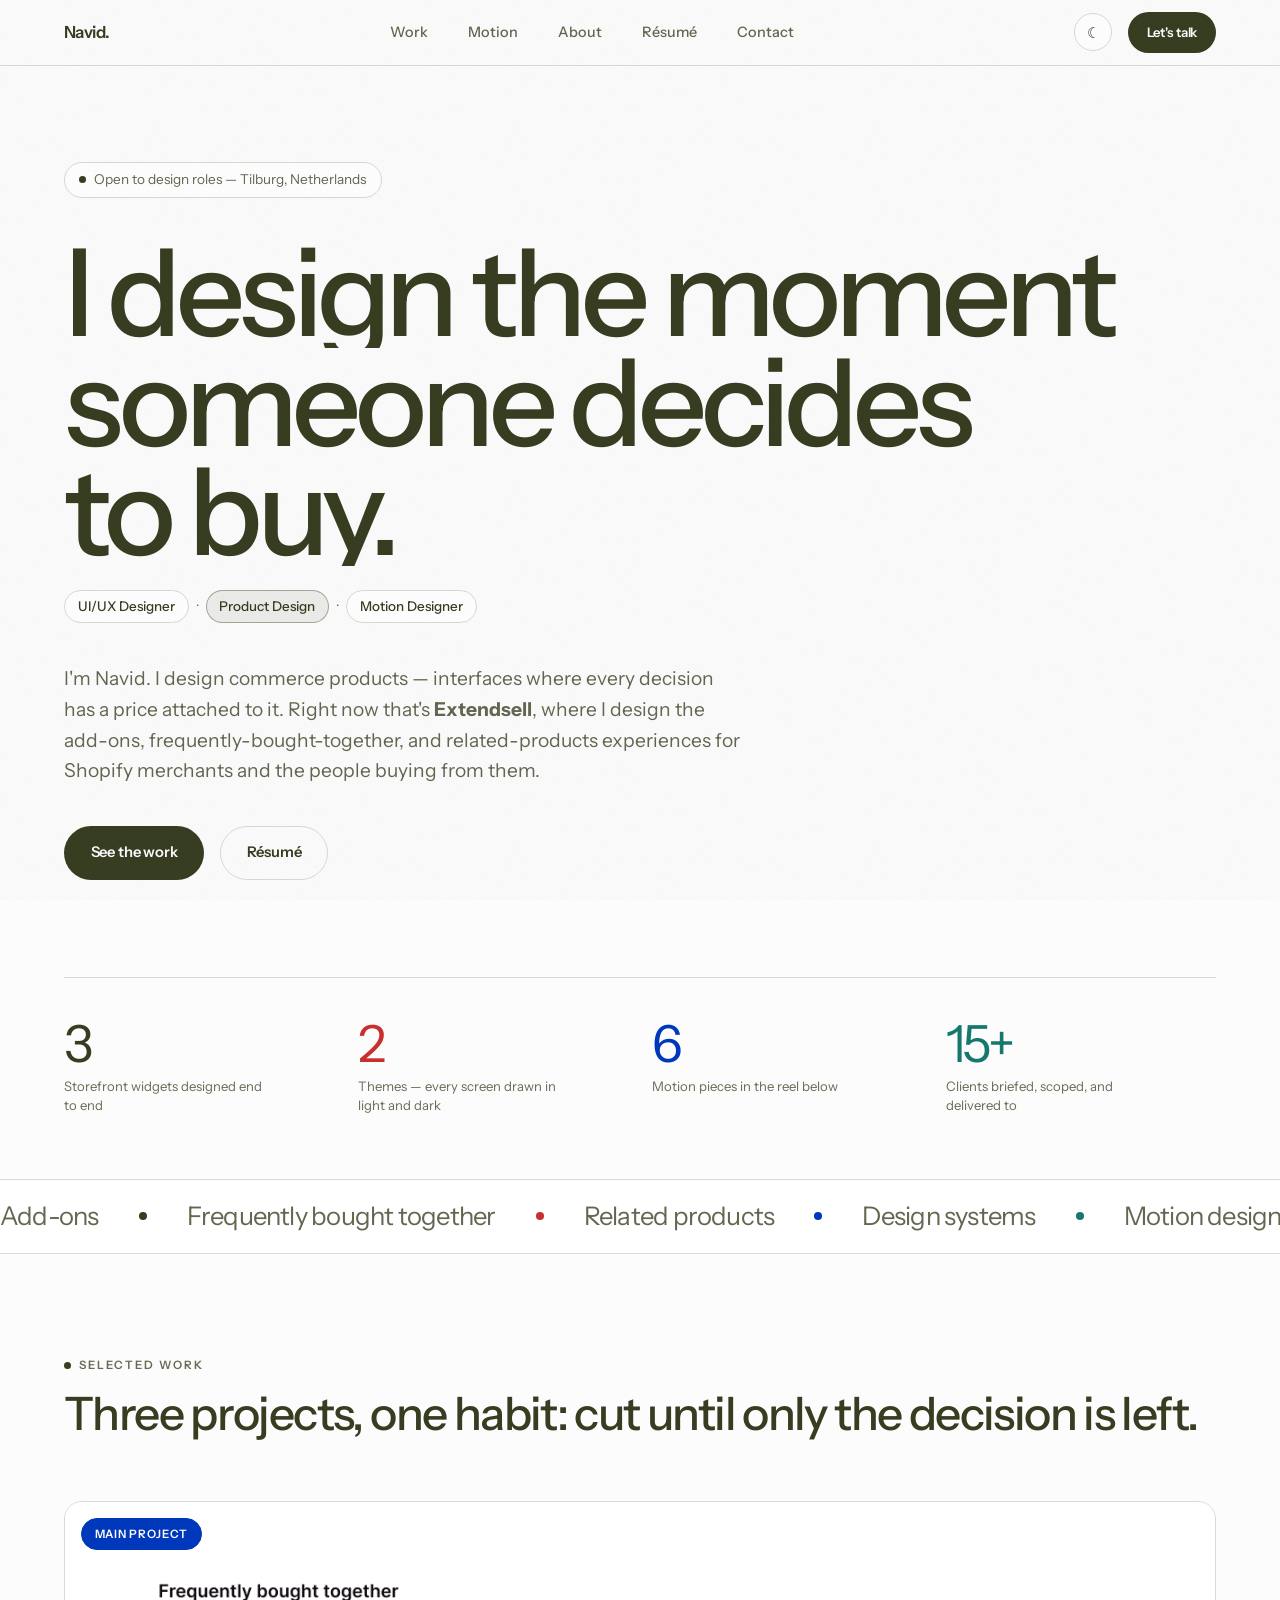
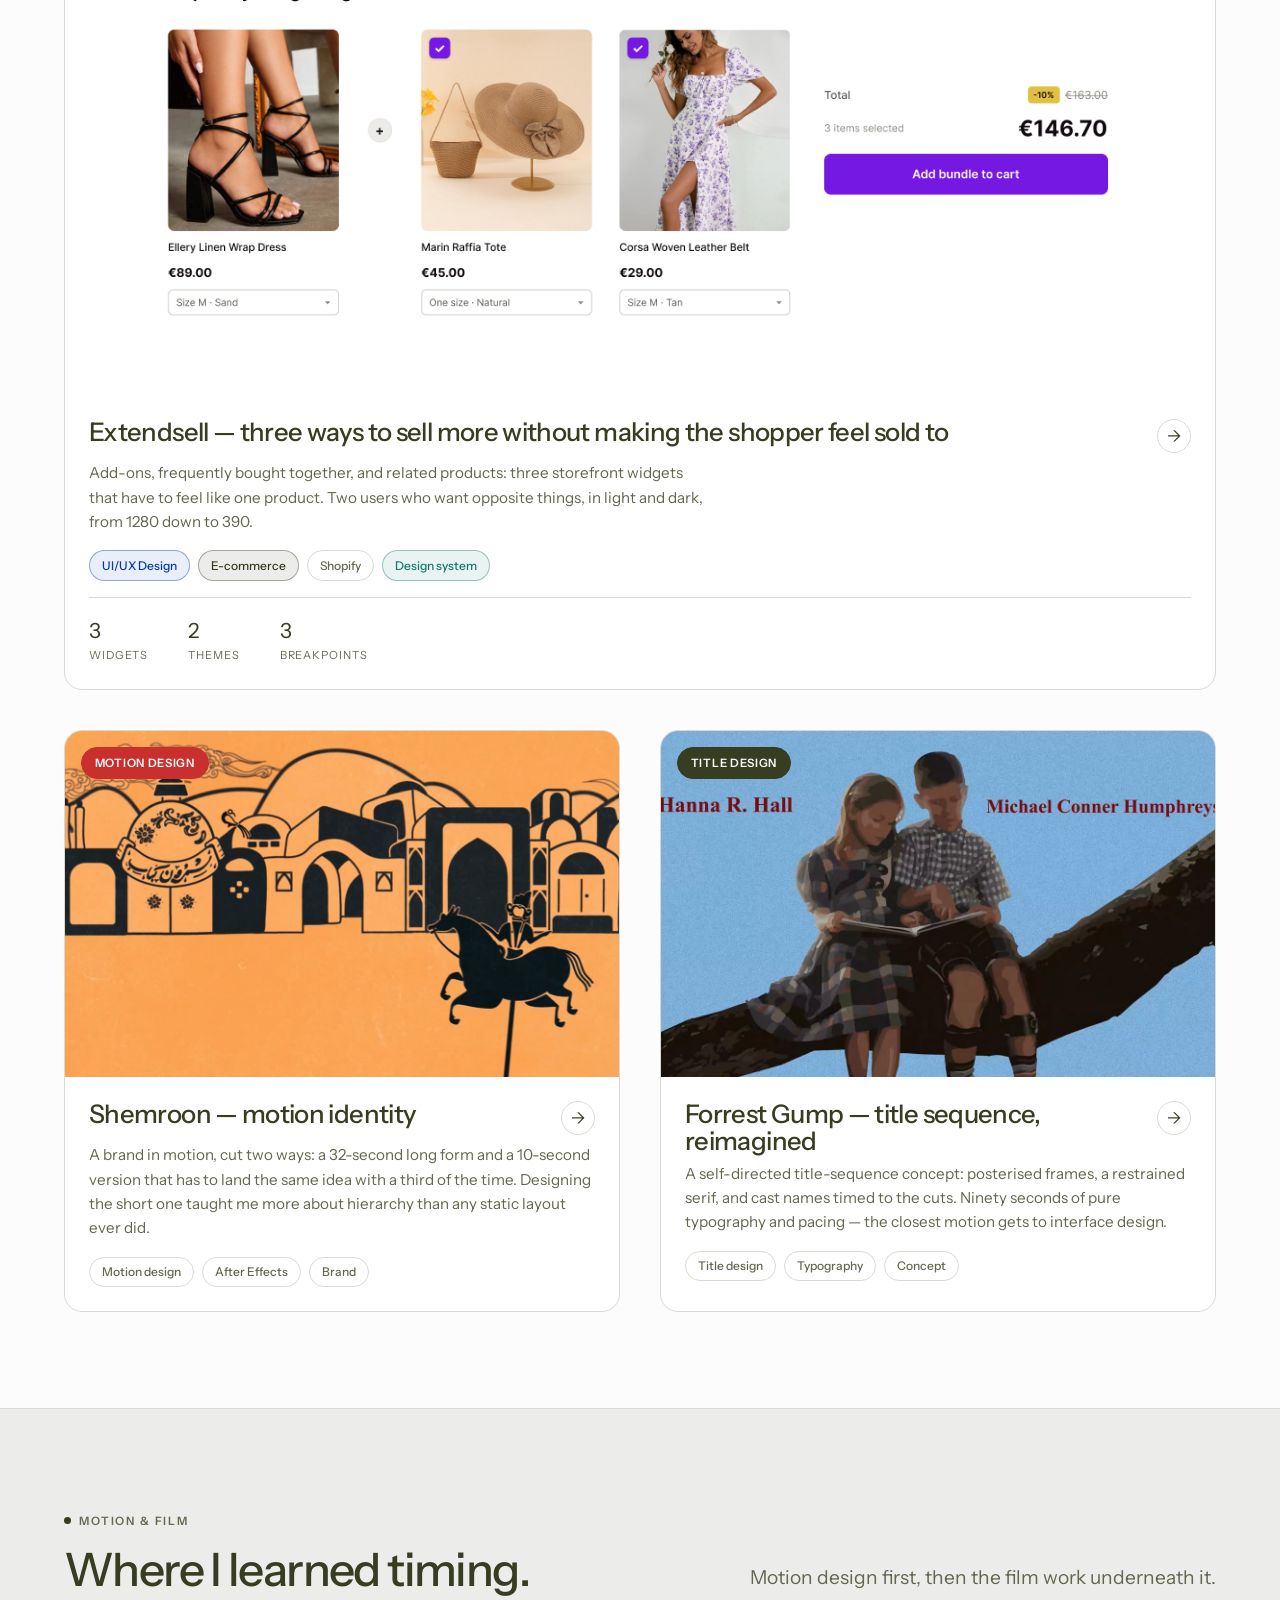
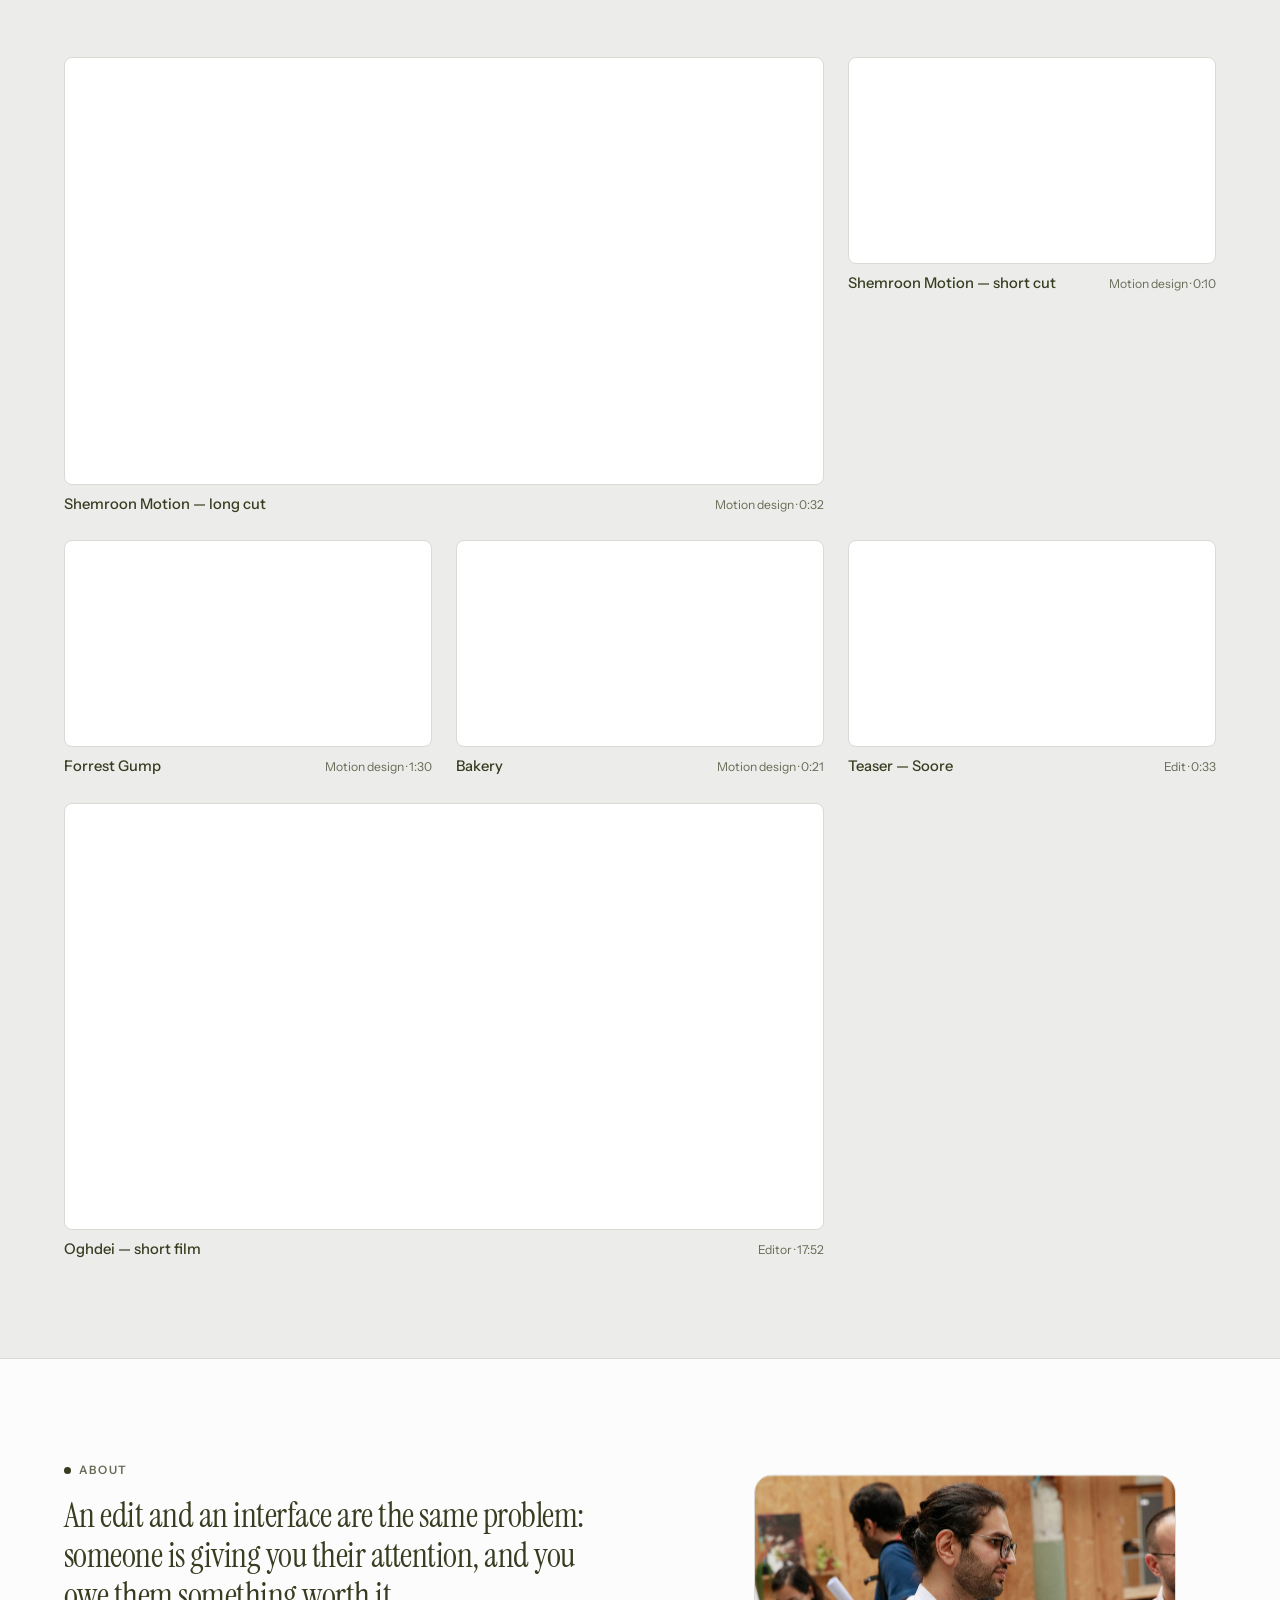
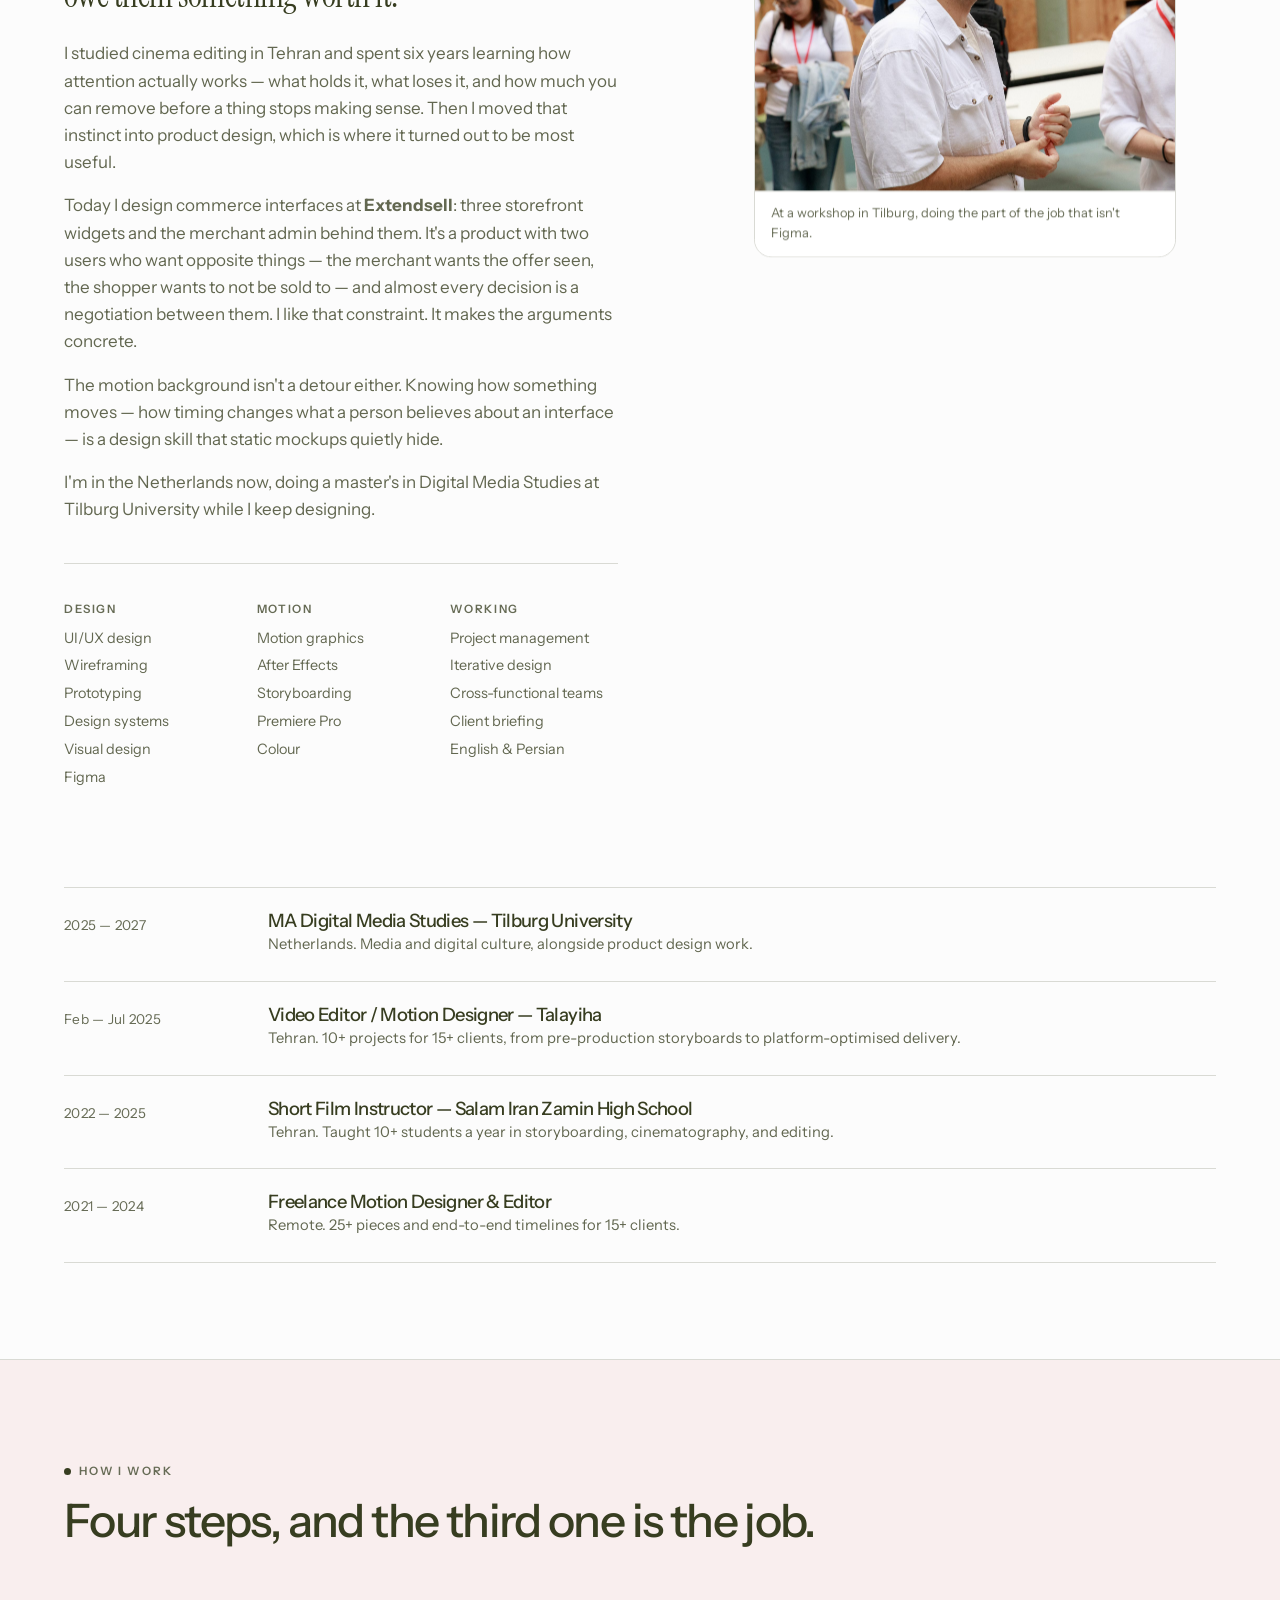
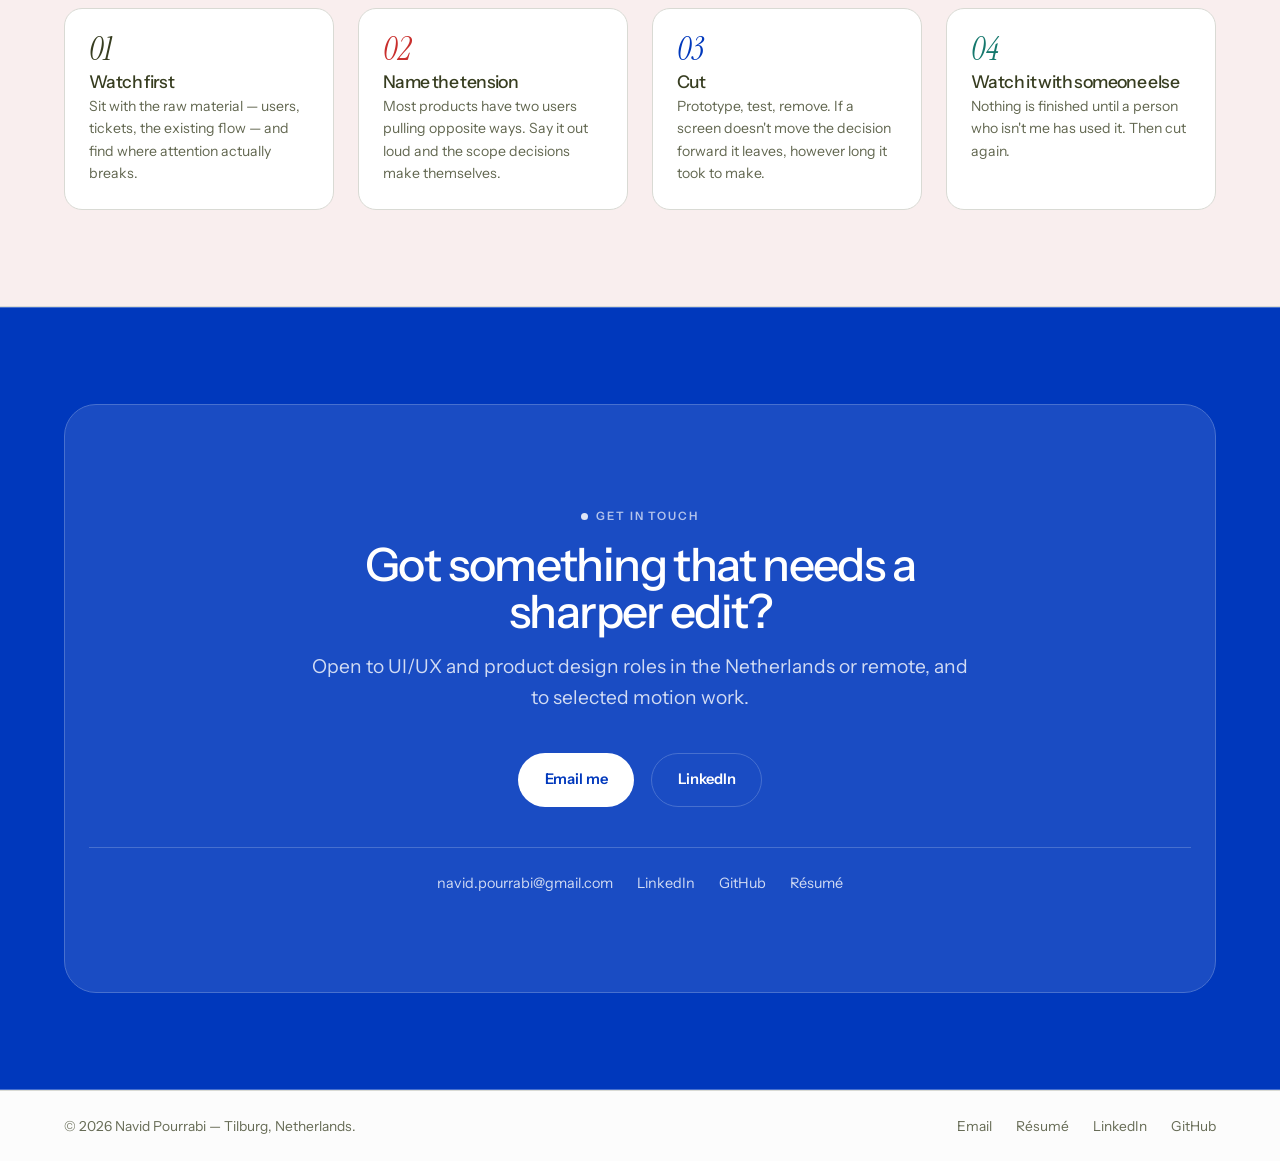
==== commit 9276ed69: "Reskin with the #0038BC / #FCFCFC / #373D20 / #1B998B / #D63230 palette Replaces the Olive brown sch" ====
--- a/index.html
+++ b/index.html
@@ -123,7 +123,7 @@
         <a class="work-card featured reveal" href="case-studies/extendsell.html">
           <div class="work-thumb">
             <img src="assets/images/extendsell-fbt-desktop.png" alt="Extendsell frequently bought together widget on a product page" />
-            <span class="work-tag is-cocoa">Main project</span>
+            <span class="work-tag is-blue">Main project</span>
           </div>
           <div class="work-body">
             <div class="work-title-row">
@@ -136,10 +136,10 @@
               things, in light and dark, from 1280 down to 390.
             </p>
             <div class="work-meta-row">
-              <span class="pill pill-cocoa">UI/UX Design</span>
+              <span class="pill pill-blue">UI/UX Design</span>
               <span class="pill pill-olive">E-commerce</span>
               <span class="pill">Shopify</span>
-              <span class="pill pill-caramel">Design system</span>
+              <span class="pill pill-teal">Design system</span>
             </div>
             <div class="work-outcome">
               <div>
@@ -162,7 +162,7 @@
         <a class="work-card reveal" href="index.html#motion">
           <div class="work-thumb">
             <img src="assets/images/thumb-shemroon.jpg" alt="Still frame from the Shemroon motion design piece" />
-            <span class="work-tag is-rust">Motion design</span>
+            <span class="work-tag is-red">Motion design</span>
           </div>
           <div class="work-body">
             <div class="work-title-row">
@@ -376,7 +376,7 @@
   </section>
 
   <!-- ============ PROCESS ============ -->
-  <section class="section band band-rust" id="process">
+  <section class="section band band-red" id="process">
     <div class="wrap">
       <div class="section-head reveal">
         <div>
@@ -411,7 +411,7 @@
   </section>
 
   <!-- ============ CONTACT ============ -->
-  <section class="section band band-cocoa" id="contact">
+  <section class="section band band-blue" id="contact">
     <div class="wrap">
       <div class="cta-block reveal">
         <div class="eyebrow" style="justify-content:center;">Get in touch</div>
--- a/assets/css/style.css
+++ b/assets/css/style.css
@@ -1,34 +1,34 @@
 /* ==========================================================================
    Navid Pourrabi — portfolio
-   Direction: "Studio" — the "Olive brown" palette: golden-batter paper, fine grain,
-   olive/rust/caramel accents, oversized geometric sans. Light by default.
+   Direction: "Studio" — palette #0038BC / #FCFCFC / #373D20 / #1B998B / #D63230.
+   Near-white paper, olive ink, oversized geometric sans. Light by default.
    ========================================================================== */
 
 /* ==========================================================================
    Design tokens
    ========================================================================== */
 :root {
-  /* Paper & ink — "Olive brown" palette
-     Cowhide Cocoa #442D1C · Spiced Wine #743014 · Toasted Caramel #84592B
-     Olive Harvest #9D9167 · Golden Batter #E8D1A7                        */
-  --paper: #e8d1a7;
-  --paper-2: #f2e6cf;
-  --paper-3: #d5c096;
-  --ink: #442d1c;
-  --ink-soft: #624b35;
-  --ink-faint: #654e38;
-  --line: #c9b68c;
-
-  /* Accents — every value below clears WCAG AA on paper, on cards,
-     and on its own band tint. Don't lighten without re-checking. */
-  --olive: #5b543c;
-  --olive-soft: #ebe1ce;
-  --rust: #743014;
-  --rust-soft: #ede0cf;
-  --cocoa: #442d1c;
-  --cocoa-soft: #dfcdb4;
-  --caramel: #744e26;
-  --caramel-soft: #ece0cd;
+  /* Paper & ink — palette #0038BC · #FCFCFC · #373D20 · #1B998B · #D63230 */
+  --paper: #fcfcfc;
+  --paper-2: #ffffff;
+  --paper-3: #e8e9e6;
+  --ink: #373d20;
+  --ink-soft: #626750;
+  --ink-faint: #666b55;
+  --line: #d9dad4;
+
+  /* Accents — teal and red are darkened from the raw palette values so they
+     clear WCAG AA on paper, on cards, and on every band tint. The raw
+     #1B998B and #D63230 both fail as small text on white; don't put them
+     back without re-running the contrast check. */
+  --olive: #373d20;
+  --olive-soft: #ecedea;
+  --red: #c92f2d;
+  --red-soft: #f9eeee;
+  --blue: #0038bc;
+  --blue-soft: #eaeef8;
+  --teal: #15786d;
+  --teal-soft: #e8f3f2;
 
   /* Legacy aliases — older markup still references these names */
   --color-bg: var(--paper);
@@ -37,7 +37,7 @@
   --color-ink-soft: var(--ink-soft);
   --color-ink-faint: var(--ink-faint);
   --color-border: var(--line);
-  --color-accent: var(--rust);
+  --color-accent: var(--red);
   --color-data: var(--olive);
   --color-data-soft: var(--olive-soft);
 
@@ -68,21 +68,21 @@
 }
 
 [data-theme='dark'] {
-  --paper: #1f140d;
-  --paper-2: #2d1e12;
-  --paper-3: #382517;
-  --ink: #e8d1a7;
-  --ink-soft: #b4a07f;
-  --ink-faint: #ac9879;
-  --line: #3a3020;
-  --olive: #b4a47a;
-  --olive-soft: #352b1d;
-  --rust: #bc946f;
-  --rust-soft: #381d0f;
-  --cocoa: #d4be98;
-  --cocoa-soft: #342215;
-  --caramel: #b08e62;
-  --caramel-soft: #392615;
+  --paper: #0f1109;
+  --paper-2: #191b0e;
+  --paper-3: #212513;
+  --ink: #f2f4ea;
+  --ink-soft: #b3b4ab;
+  --ink-faint: #8e9087;
+  --line: #252916;
+  --olive: #888b7a;
+  --olive-soft: #1b1e10;
+  --red: #df6160;
+  --red-soft: #2f160f;
+  --blue: #6688d7;
+  --blue-soft: #0c1a30;
+  --teal: #1d9a8c;
+  --teal-soft: #11271e;
 }
 
 /* ==========================================================================
@@ -118,7 +118,7 @@
   inset: 0;
   z-index: 9999;
   pointer-events: none;
-  opacity: 0.35;
+  opacity: 0.16;
   mix-blend-mode: multiply;
   background-image: url("data:image/svg+xml,%3Csvg xmlns='http://www.w3.org/2000/svg' width='180' height='180'%3E%3Cfilter id='n'%3E%3CfeTurbulence type='fractalNoise' baseFrequency='0.85' numOctaves='4' stitchTiles='stitch'/%3E%3C/filter%3E%3Crect width='180' height='180' filter='url(%23n)' opacity='0.55'/%3E%3C/svg%3E");
 }
@@ -451,7 +451,7 @@
 }
 
 .hero h1 em {
-  color: var(--rust);
+  color: var(--red);
 }
 
 .hero-sub {
@@ -550,7 +550,7 @@
   width: 8px;
   height: 8px;
   border-radius: 50%;
-  background: var(--rust);
+  background: var(--red);
   flex-shrink: 0;
 }
 
@@ -709,9 +709,9 @@
 }
 
 .pill-role {
-  border-color: color-mix(in srgb, var(--rust) 40%, transparent);
-  background: var(--rust-soft);
-  color: var(--rust);
+  border-color: color-mix(in srgb, var(--red) 40%, transparent);
+  background: var(--red-soft);
+  color: var(--red);
 }
 
 .work-outcome {
@@ -1273,7 +1273,7 @@
   top: 0.72em;
   width: 8px;
   height: 1.5px;
-  background: var(--rust);
+  background: var(--red);
 }
 
 .tag-cloud {
@@ -1455,9 +1455,9 @@
 }
 
 .band-olive   { background: var(--olive-soft); }
-.band-rust   { background: var(--rust-soft); }
-.band-cocoa { background: var(--cocoa-soft); }
-.band-caramel  { background: var(--caramel-soft); }
+.band-red   { background: var(--red-soft); }
+.band-blue { background: var(--blue-soft); }
+.band-teal  { background: var(--teal-soft); }
 
 /* Cards sitting on a tinted band need to lift off it. */
 .band .work-card,
@@ -1471,36 +1471,36 @@
    Accent rotation — metrics, process steps, and tags each take a turn
    ========================================================================== */
 .metric:nth-child(1) .metric-num { color: var(--olive); }
-.metric:nth-child(2) .metric-num { color: var(--rust); }
-.metric:nth-child(3) .metric-num { color: var(--cocoa); }
-.metric:nth-child(4) .metric-num { color: var(--caramel); }
+.metric:nth-child(2) .metric-num { color: var(--red); }
+.metric:nth-child(3) .metric-num { color: var(--blue); }
+.metric:nth-child(4) .metric-num { color: var(--teal); }
 
 .process-step:nth-child(1) .step-num { color: var(--olive); }
-.process-step:nth-child(2) .step-num { color: var(--rust); }
-.process-step:nth-child(3) .step-num { color: var(--cocoa); }
-.process-step:nth-child(4) .step-num { color: var(--caramel); }
+.process-step:nth-child(2) .step-num { color: var(--red); }
+.process-step:nth-child(3) .step-num { color: var(--blue); }
+.process-step:nth-child(4) .step-num { color: var(--teal); }
 
 .process-step:nth-child(1):hover { background: var(--olive-soft); }
-.process-step:nth-child(2):hover { background: var(--rust-soft); }
-.process-step:nth-child(3):hover { background: var(--cocoa-soft); }
-.process-step:nth-child(4):hover { background: var(--caramel-soft); }
+.process-step:nth-child(2):hover { background: var(--red-soft); }
+.process-step:nth-child(3):hover { background: var(--blue-soft); }
+.process-step:nth-child(4):hover { background: var(--teal-soft); }
 
 .marquee span:nth-child(4n+1)::after { background: var(--olive); }
-.marquee span:nth-child(4n+2)::after { background: var(--rust); }
-.marquee span:nth-child(4n+3)::after { background: var(--cocoa); }
-.marquee span:nth-child(4n+4)::after { background: var(--caramel); }
+.marquee span:nth-child(4n+2)::after { background: var(--red); }
+.marquee span:nth-child(4n+3)::after { background: var(--blue); }
+.marquee span:nth-child(4n+4)::after { background: var(--teal); }
 
 /* Per-project tag colours */
-.work-tag.is-cocoa { background: var(--cocoa); color: var(--paper); border-color: var(--cocoa); }
-.work-tag.is-rust   { background: var(--rust);   color: var(--paper); border-color: var(--rust); }
+.work-tag.is-blue { background: var(--blue); color: var(--paper); border-color: var(--blue); }
+.work-tag.is-red   { background: var(--red);   color: var(--paper); border-color: var(--red); }
 .work-tag.is-olive  { background: var(--olive);  color: var(--paper); border-color: var(--olive); }
 
-.pill-cocoa { border-color: color-mix(in srgb, var(--cocoa) 40%, transparent); background: var(--cocoa-soft); color: var(--cocoa); }
+.pill-blue { border-color: color-mix(in srgb, var(--blue) 40%, transparent); background: var(--blue-soft); color: var(--blue); }
 .pill-olive   { border-color: color-mix(in srgb, var(--olive) 40%, transparent);   background: var(--olive-soft);   color: var(--olive); }
-.pill-caramel  { border-color: color-mix(in srgb, var(--caramel) 40%, transparent);  background: var(--caramel-soft);  color: var(--caramel); }
-
-a.work-card:nth-of-type(2):hover { border-color: var(--rust); }
-a.work-card:nth-of-type(3):hover { border-color: var(--cocoa); }
+.pill-teal  { border-color: color-mix(in srgb, var(--teal) 40%, transparent);  background: var(--teal-soft);  color: var(--teal); }
+
+a.work-card:nth-of-type(2):hover { border-color: var(--red); }
+a.work-card:nth-of-type(3):hover { border-color: var(--blue); }
 
 /* ==========================================================================
    Case study — visual-first layout
@@ -1629,49 +1629,53 @@
   }
 }
 
-/* ==========================================================================
-   Cocoa band — the one dark section in light mode. Everything inside flips,
-   so the same components keep working without per-element overrides.
-   ========================================================================== */
-.band-cocoa {
-  --paper: #442d1c;
-  --paper-2: #513c2c;
-  --paper-3: #5e4936;
-  --ink: #e8d1a7;
-  --ink-soft: #c7b08b;
-  --ink-faint: #b09978;
-  --line: #68513b;
-  --olive: #c3b992;
-  --rust: #d9a87f;
-  --caramel: #cdaa7c;
-  --cocoa: #e8d1a7;
-  background: #442d1c;
+
+/* ==========================================================================
+   Blue band — the one bold section per page. Every token flips inside it so
+   the same components keep working without per-element overrides.
+   ========================================================================== */
+.band-blue {
+  --paper: #0038bc;
+  --paper-2: #1a4cc3;
+  --paper-3: #3363cd;
+  --ink: #ffffff;
+  --ink-soft: #d1dbf3;
+  --ink-faint: #b3c3eb;
+  --line: #4770cf;
+  --olive: #dfe4f6;
+  --red: #ffc9c8;
+  --teal: #9fe6dc;
+  --blue: #ffffff;
+  background: #0038bc;
   color: var(--ink);
-}
-
-/* In dark mode the band is already dark; just deepen it a shade so the
-   section still reads as its own block rather than blending into the page. */
-[data-theme='dark'] .band-cocoa {
-  --paper: #342215;
-  --paper-2: #402a1a;
-  --paper-3: #4b3220;
-  --ink: #e8d1a7;
-  --ink-soft: #b4a07f;
-  --ink-faint: #ac9879;
-  --line: #4a3925;
-  --olive: #b4a47a;
-  --rust: #bc946f;
-  --caramel: #b08e62;
-  --cocoa: #d4be98;
-  background: #342215;
-}
-
-.band-cocoa .btn-primary {
-  background: var(--ink);
-  color: #442d1c;
-}
-
-.band-cocoa .btn-primary:hover {
-  background: var(--rust);
-  color: #2a1a0e;
-}
+  border-block-color: #4770cf;
+}
+
+[data-theme='dark'] .band-blue {
+  --paper: #002b91;
+  --paper-2: #0f3ba3;
+  --paper-3: #2453b3;
+  --ink: #ffffff;
+  --ink-soft: #cbd7f1;
+  --ink-faint: #aabce8;
+  --line: #2f5cbb;
+  --olive: #dfe4f6;
+  --red: #ffc9c8;
+  --teal: #9fe6dc;
+  --blue: #ffffff;
+  background: #002b91;
+}
+
+.band-blue .btn-primary {
+  background: #ffffff;
+  color: #0038bc;
+}
+
+.band-blue .btn-primary:hover {
+  background: var(--teal);
+  color: #06322c;
+}
+
+.band-blue .btn-ghost:hover {
+  background: rgba(255, 255, 255, 0.12);
+}
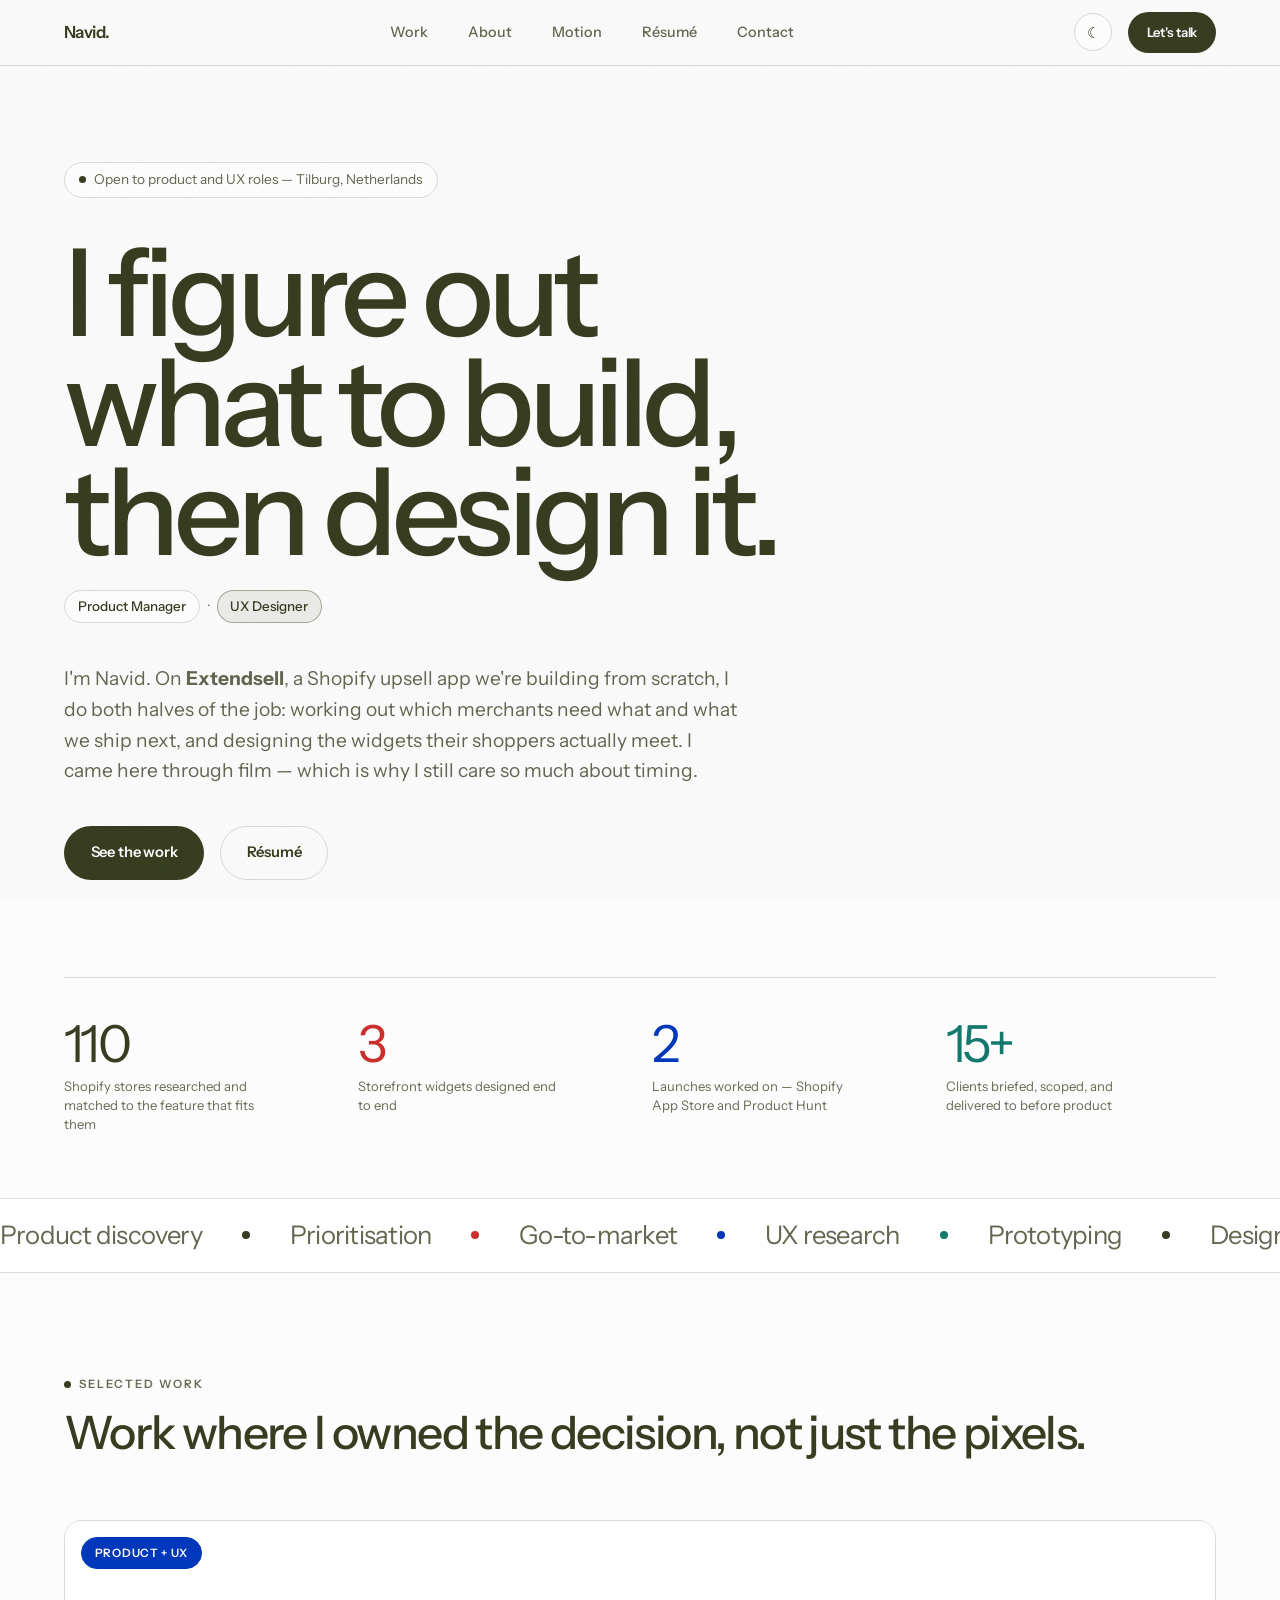
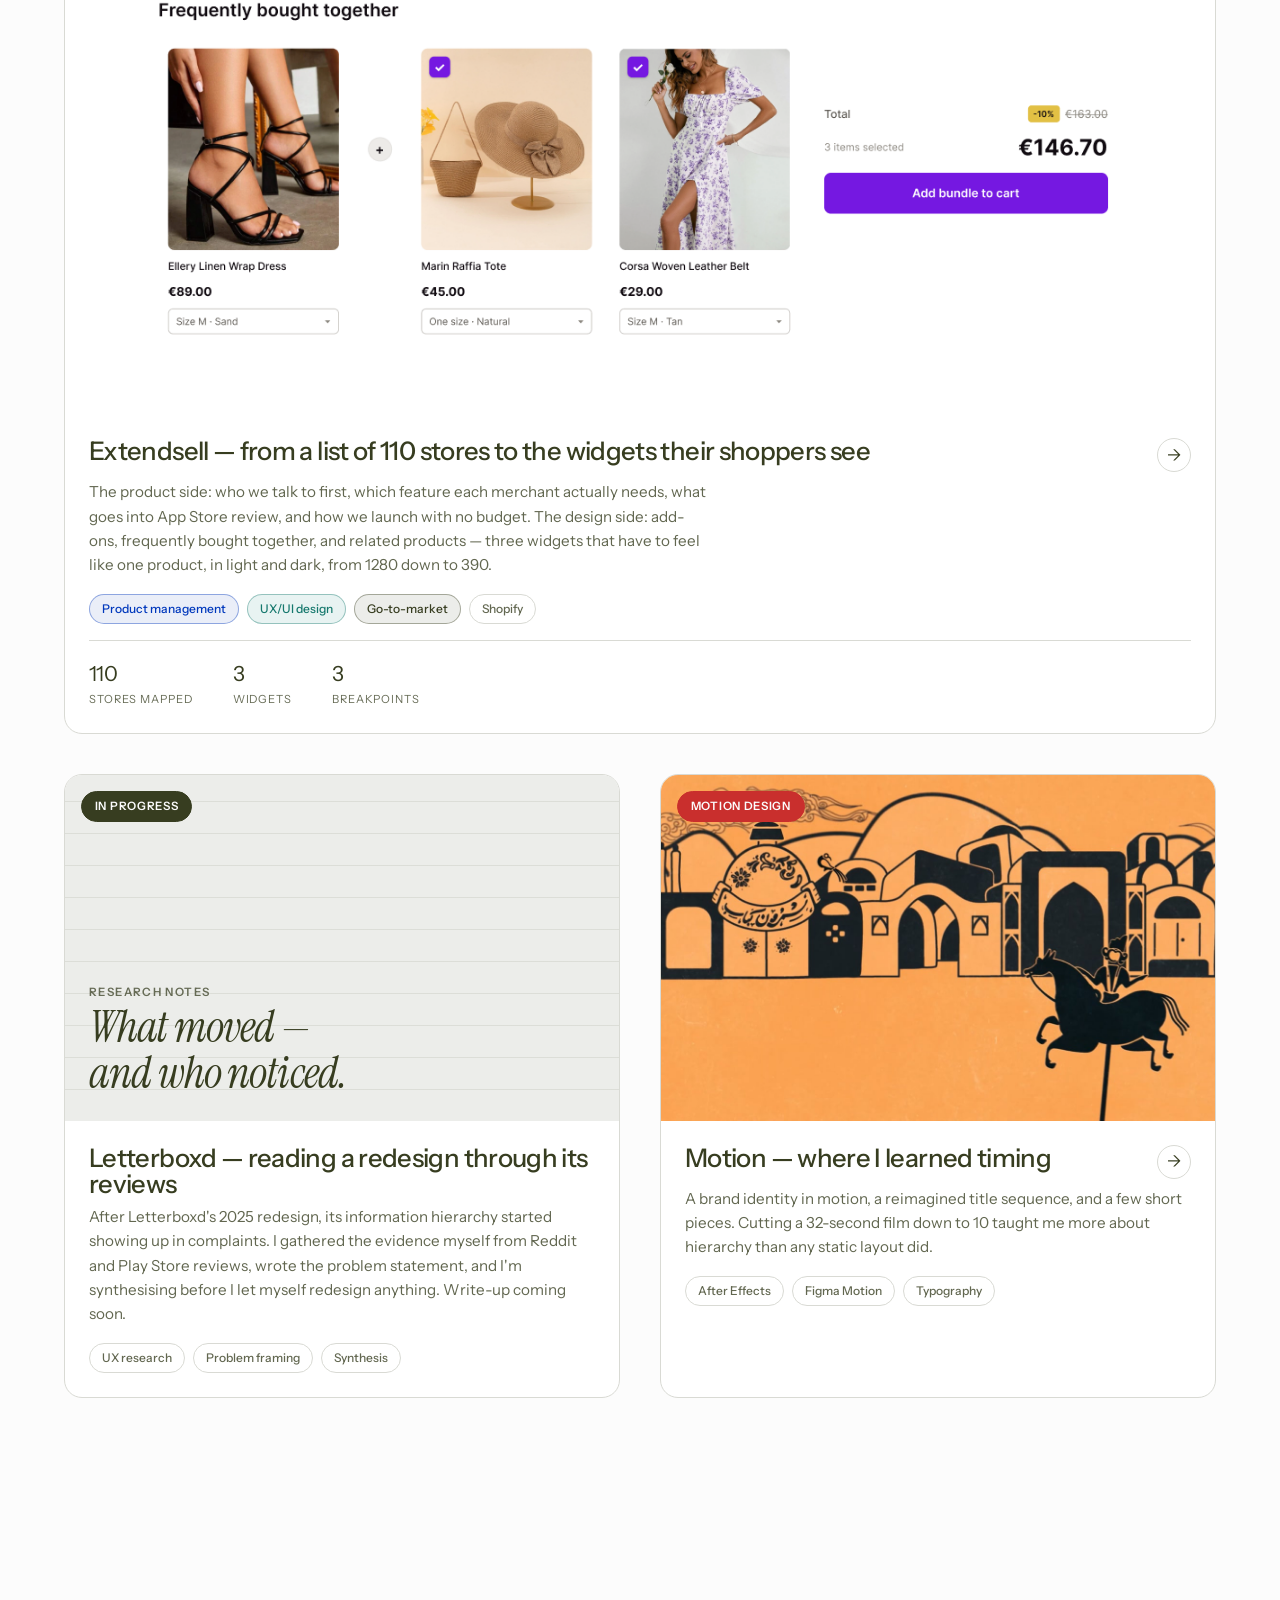
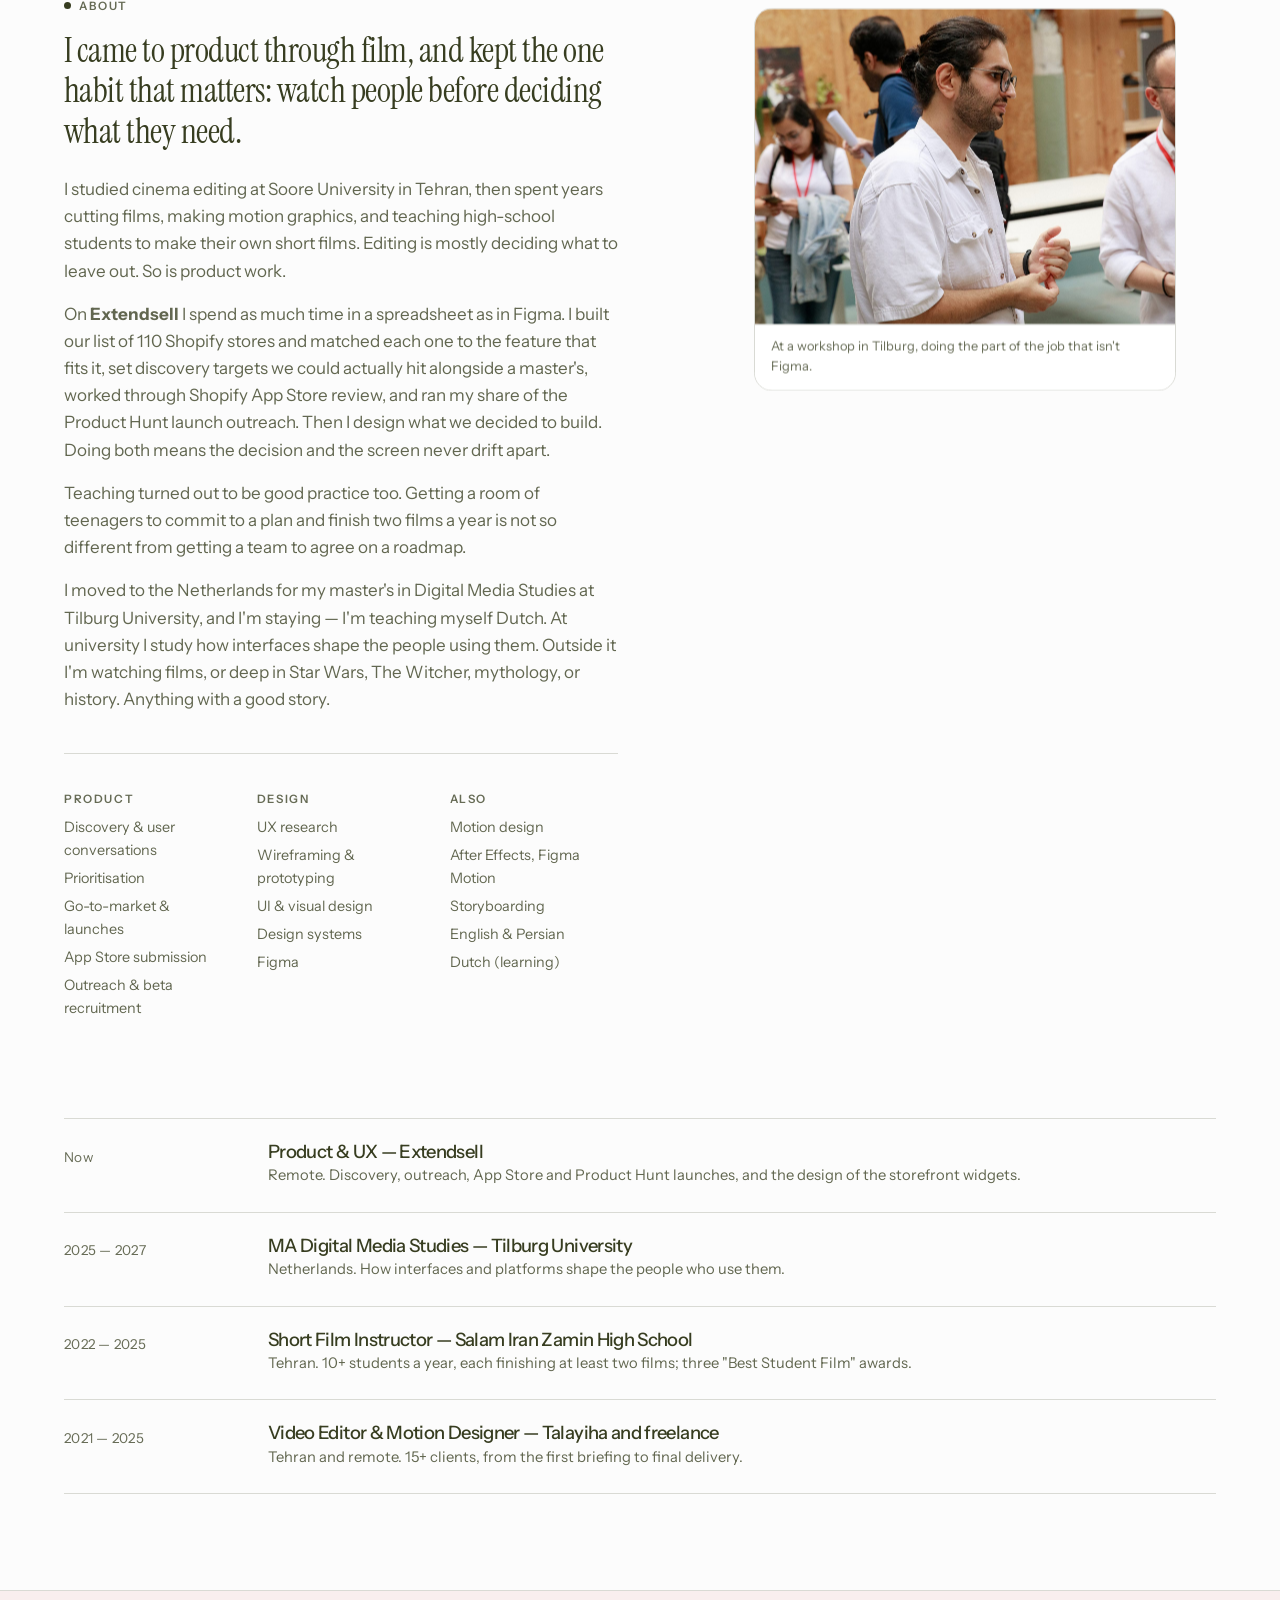
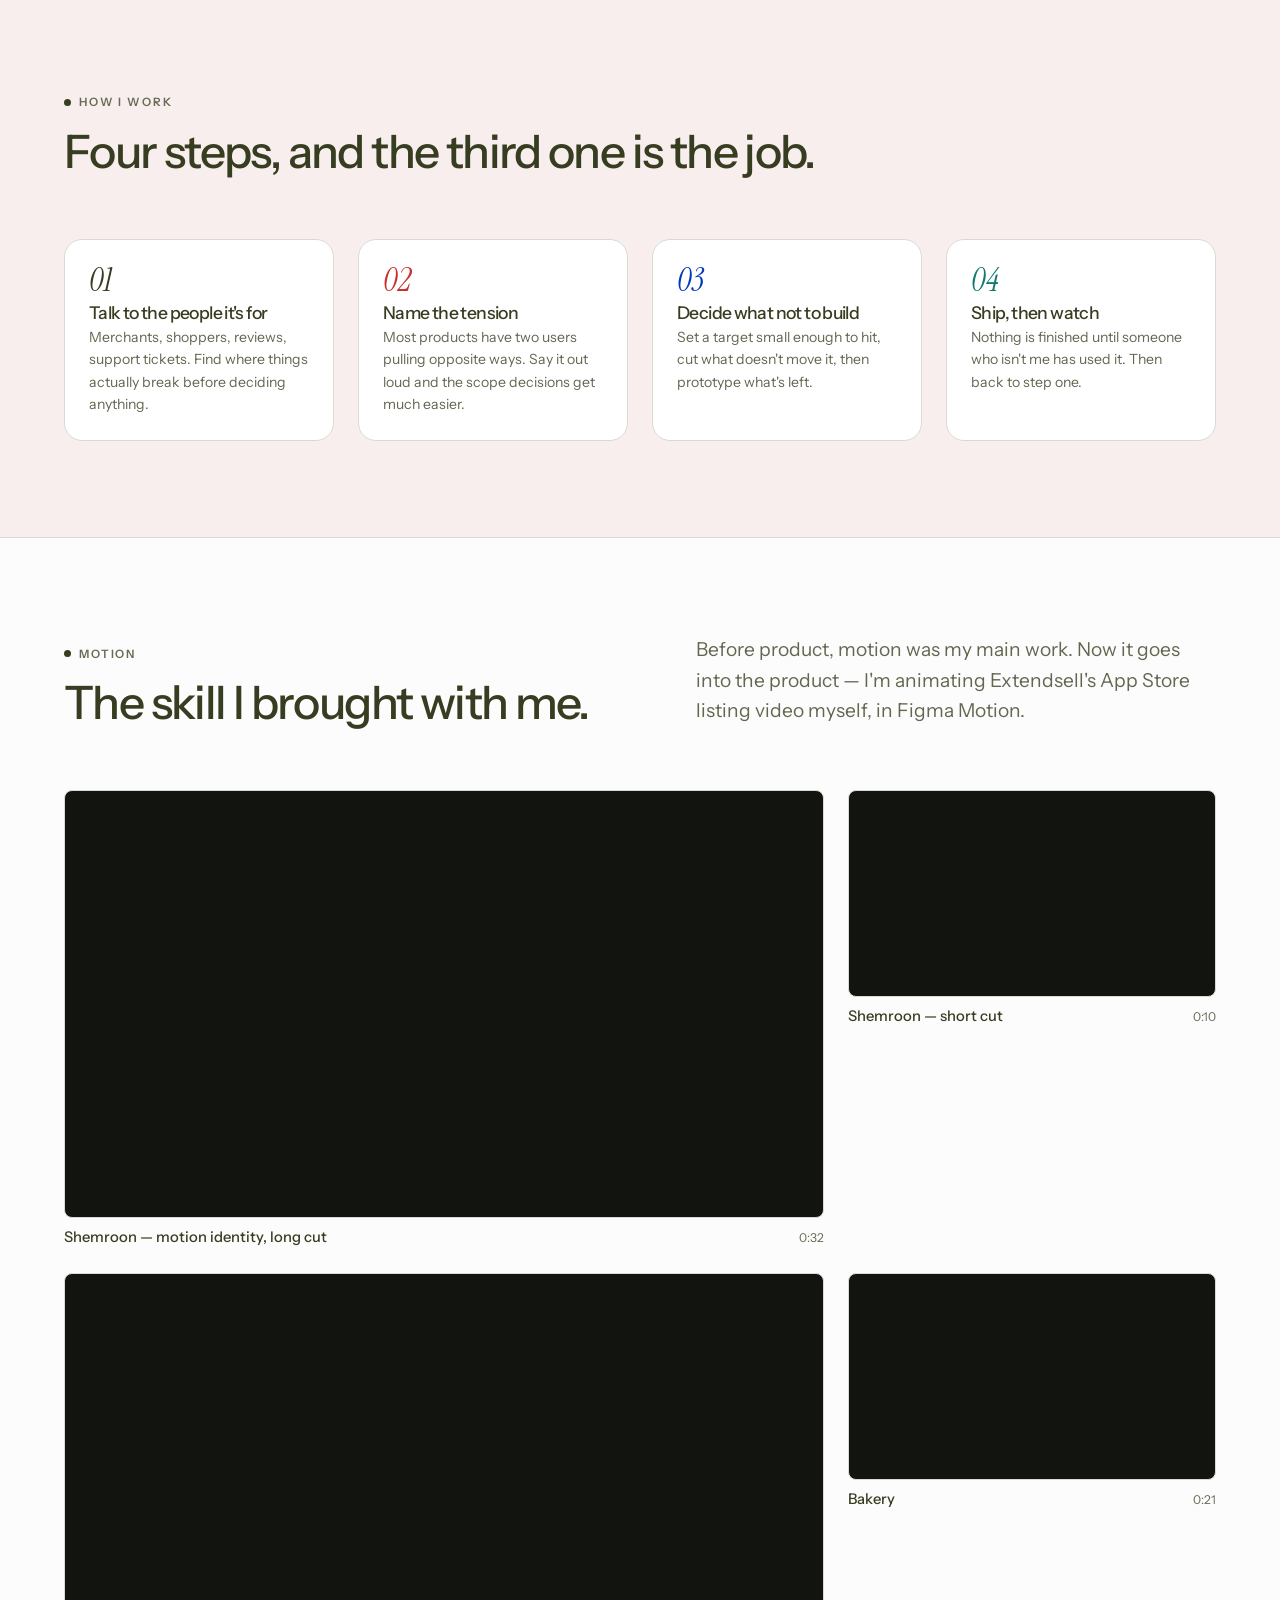
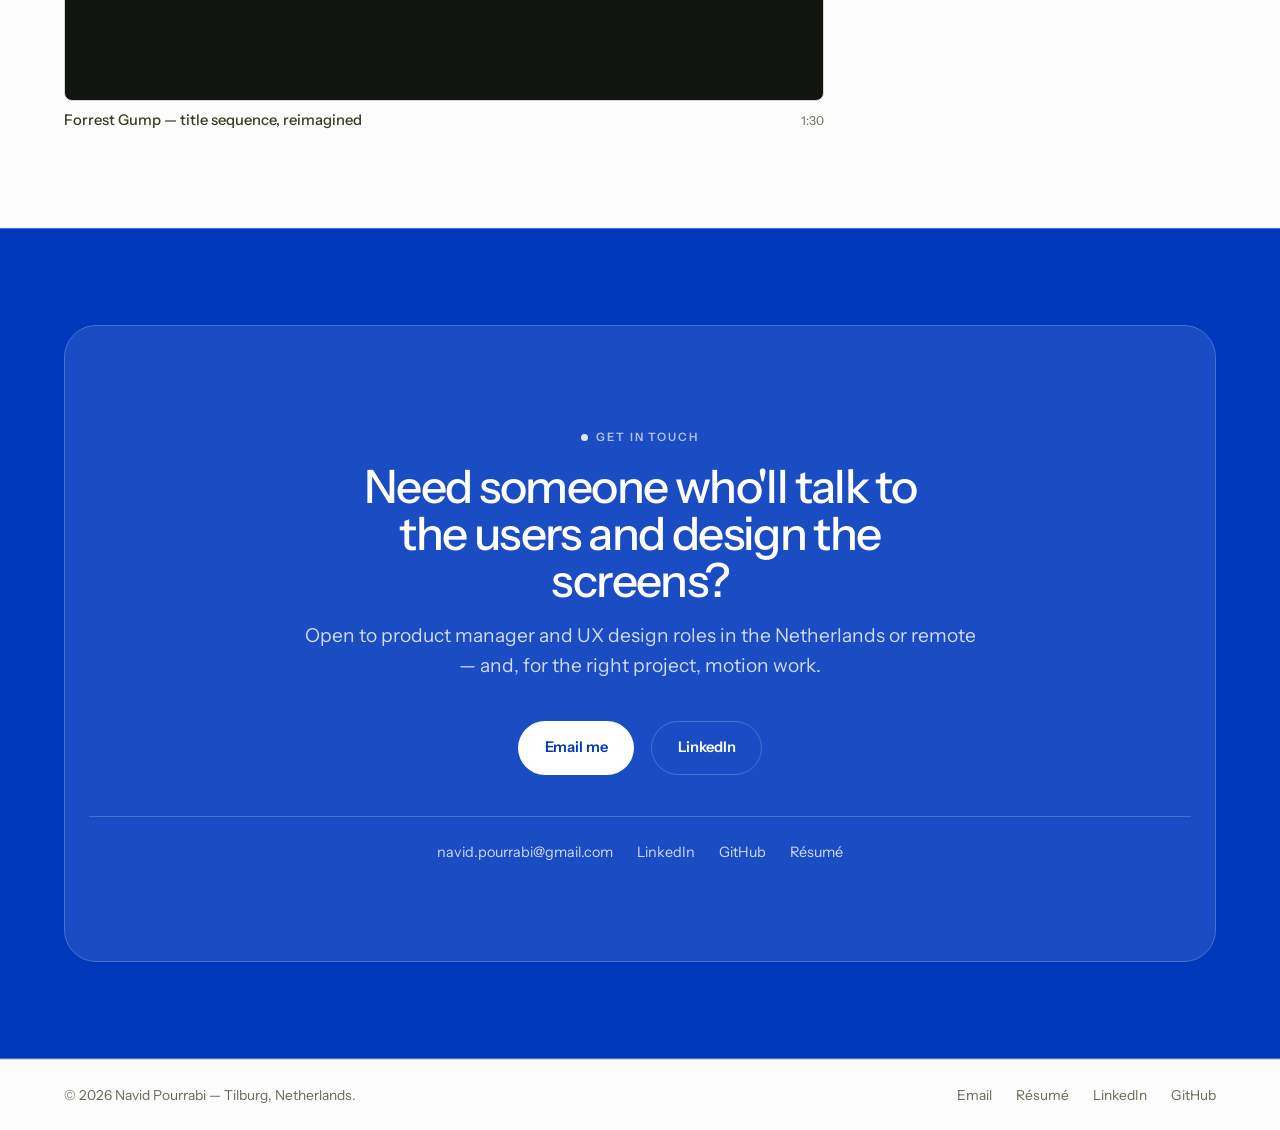
==== commit c6044ccc: "Refocus the site on product management and UX, keep motion as a shorter section Co-Authored-By: Clau" ====
--- a/index.html
+++ b/index.html
@@ -3,11 +3,11 @@
 <head>
 <meta charset="UTF-8" />
 <meta name="viewport" content="width=device-width, initial-scale=1.0" />
-<title>Navid Pourrabi — UI/UX &amp; Product Designer</title>
-<meta name="description" content="Navid Pourrabi — UI/UX and product designer working on commerce products, with a motion design practice alongside. Based in Tilburg, Netherlands." />
-
-<meta property="og:title" content="Navid Pourrabi — UI/UX &amp; Product Designer" />
-<meta property="og:description" content="I design the moment someone decides to buy. Commerce products, and the motion around them." />
+<title>Navid Pourrabi — Product Manager &amp; UX Designer</title>
+<meta name="description" content="Navid Pourrabi — product manager and UX designer. I work out what's worth building with the people who'll use it, then design it. Based in Tilburg, Netherlands." />
+
+<meta property="og:title" content="Navid Pourrabi — Product Manager &amp; UX Designer" />
+<meta property="og:description" content="I figure out what to build, then design it. Product and UX on Extendsell, with a film and motion background." />
 <meta property="og:type" content="website" />
 <meta property="og:url" content="https://navidpourrabi.github.io/" />
 
@@ -24,8 +24,8 @@
     <a href="index.html" class="logo">Navid<span>.</span></a>
     <nav class="nav-links">
       <a href="index.html#work">Work</a>
+      <a href="index.html#about">About</a>
       <a href="index.html#motion">Motion</a>
-      <a href="index.html#about">About</a>
       <a href="resume.html">Résumé</a>
       <a href="index.html#contact">Contact</a>
     </nav>
@@ -43,28 +43,26 @@
   <section class="hero">
     <div class="wrap">
       <div class="hero-kicker reveal">
-        <div class="hero-status"><span class="status-dot"></span> Open to design roles — Tilburg, Netherlands</div>
+        <div class="hero-status"><span class="status-dot"></span> Open to product and UX roles — Tilburg, Netherlands</div>
       </div>
 
       <h1>
-        <span class="h-line"><span>I design the moment</span></span>
-        <span class="h-line"><span>someone decides</span></span>
-        <span class="h-line line-2"><span>to buy.</span></span>
+        <span class="h-line"><span>I figure out</span></span>
+        <span class="h-line"><span>what to build,</span></span>
+        <span class="h-line line-2"><span>then design it.</span></span>
       </h1>
 
       <div class="role-line reveal">
-        <span class="role-chip">UI/UX Designer</span>
+        <span class="role-chip">Product Manager</span>
         <span class="role-sep">·</span>
-        <span class="role-chip is-data">Product Design</span>
-        <span class="role-sep">·</span>
-        <span class="role-chip">Motion Designer</span>
+        <span class="role-chip is-data">UX Designer</span>
       </div>
 
       <p class="hero-sub reveal">
-        I'm Navid. I design commerce products — interfaces where every decision
-        has a price attached to it. Right now that's <strong>Extendsell</strong>,
-        where I design the add-ons, frequently-bought-together, and related-products
-        experiences for Shopify merchants and the people buying from them.
+        I'm Navid. On <strong>Extendsell</strong>, a Shopify upsell app we're building from
+        scratch, I do both halves of the job: working out which merchants need what and
+        what we ship next, and designing the widgets their shoppers actually meet.
+        I came here through film — which is why I still care so much about timing.
       </p>
 
       <div class="hero-actions reveal">
@@ -74,20 +72,20 @@
 
       <div class="metric-band">
         <div class="metric reveal">
+          <div class="metric-num" data-count="110">110</div>
+          <div class="metric-label">Shopify stores researched and matched to the feature that fits them</div>
+        </div>
+        <div class="metric reveal">
           <div class="metric-num" data-count="3">3</div>
           <div class="metric-label">Storefront widgets designed end to end</div>
         </div>
         <div class="metric reveal">
           <div class="metric-num" data-count="2">2</div>
-          <div class="metric-label">Themes — every screen drawn in light and dark</div>
-        </div>
-        <div class="metric reveal">
-          <div class="metric-num" data-count="6">6</div>
-          <div class="metric-label">Motion pieces in the reel below</div>
+          <div class="metric-label">Launches worked on — Shopify App Store and Product Hunt</div>
         </div>
         <div class="metric reveal">
           <div class="metric-num" data-count="15" data-suffix="+">15+</div>
-          <div class="metric-label">Clients briefed, scoped, and delivered to</div>
+          <div class="metric-label">Clients briefed, scoped, and delivered to before product</div>
         </div>
       </div>
     </div>
@@ -96,14 +94,15 @@
   <!-- ============ MARQUEE ============ -->
   <div class="marquee" aria-hidden="true">
     <div class="marquee-track">
-      <span>Add-ons</span>
-      <span>Frequently bought together</span>
-      <span>Related products</span>
+      <span>Product discovery</span>
+      <span>Prioritisation</span>
+      <span>Go-to-market</span>
+      <span>UX research</span>
+      <span>Prototyping</span>
       <span>Design systems</span>
-      <span>Motion design</span>
-      <span>Prototyping</span>
       <span>Shopify</span>
       <span>Figma</span>
+      <span>Motion</span>
     </div>
   </div>
 
@@ -113,7 +112,7 @@
       <div class="section-head reveal">
         <div>
           <div class="eyebrow">Selected work</div>
-          <h2>Three projects, one habit: cut until only the decision is left.</h2>
+          <h2>Work where I owned the decision, not just the pixels.</h2>
         </div>
       </div>
 
@@ -123,34 +122,35 @@
         <a class="work-card featured reveal" href="case-studies/extendsell.html">
           <div class="work-thumb">
             <img src="assets/images/extendsell-fbt-desktop.png" alt="Extendsell frequently bought together widget on a product page" />
-            <span class="work-tag is-blue">Main project</span>
+            <span class="work-tag is-blue">Product + UX</span>
           </div>
           <div class="work-body">
             <div class="work-title-row">
-              <h3>Extendsell — three ways to sell more without making the shopper feel sold to</h3>
+              <h3>Extendsell — from a list of 110 stores to the widgets their shoppers see</h3>
               <span class="work-arrow" aria-hidden="true">→</span>
             </div>
             <p class="work-desc">
-              Add-ons, frequently bought together, and related products: three storefront
-              widgets that have to feel like one product. Two users who want opposite
-              things, in light and dark, from 1280 down to 390.
+              The product side: who we talk to first, which feature each merchant actually
+              needs, what goes into App Store review, and how we launch with no budget.
+              The design side: add-ons, frequently bought together, and related products —
+              three widgets that have to feel like one product, in light and dark, from 1280 down to 390.
             </p>
             <div class="work-meta-row">
-              <span class="pill pill-blue">UI/UX Design</span>
-              <span class="pill pill-olive">E-commerce</span>
+              <span class="pill pill-blue">Product management</span>
+              <span class="pill pill-teal">UX/UI design</span>
+              <span class="pill pill-olive">Go-to-market</span>
               <span class="pill">Shopify</span>
-              <span class="pill pill-teal">Design system</span>
             </div>
             <div class="work-outcome">
+              <div>
+                <div class="o-num">110</div>
+                <div class="o-label">Stores mapped</div>
+              </div>
               <div>
                 <div class="o-num">3</div>
                 <div class="o-label">Widgets</div>
               </div>
               <div>
-                <div class="o-num">2</div>
-                <div class="o-label">Themes</div>
-              </div>
-              <div>
                 <div class="o-num">3</div>
                 <div class="o-label">Breakpoints</div>
               </div>
@@ -158,7 +158,34 @@
           </div>
         </a>
 
-        <!-- ===== Shemroon — motion design ===== -->
+        <!-- ===== Letterboxd — research, in progress ===== -->
+        <div class="work-card reveal">
+          <div class="work-thumb thumb-type">
+            <div class="thumb-type-inner">
+              <span class="thumb-type-kicker">Research notes</span>
+              <span class="thumb-type-title">What moved — and who noticed.</span>
+            </div>
+            <span class="work-tag is-olive">In progress</span>
+          </div>
+          <div class="work-body">
+            <div class="work-title-row">
+              <h3>Letterboxd — reading a redesign through its reviews</h3>
+            </div>
+            <p class="work-desc">
+              After Letterboxd's 2025 redesign, its information hierarchy started showing up in
+              complaints. I gathered the evidence myself from Reddit and Play Store reviews, wrote
+              the problem statement, and I'm synthesising before I let myself redesign anything.
+              Write-up coming soon.
+            </p>
+            <div class="work-meta-row">
+              <span class="pill">UX research</span>
+              <span class="pill">Problem framing</span>
+              <span class="pill">Synthesis</span>
+            </div>
+          </div>
+        </div>
+
+        <!-- ===== Motion ===== -->
         <a class="work-card reveal" href="index.html#motion">
           <div class="work-thumb">
             <img src="assets/images/thumb-shemroon.jpg" alt="Still frame from the Shemroon motion design piece" />
@@ -166,104 +193,21 @@
           </div>
           <div class="work-body">
             <div class="work-title-row">
-              <h3>Shemroon — motion identity</h3>
+              <h3>Motion — where I learned timing</h3>
               <span class="work-arrow" aria-hidden="true">→</span>
             </div>
             <p class="work-desc">
-              A brand in motion, cut two ways: a 32-second long form and a 10-second version
-              that has to land the same idea with a third of the time. Designing the short one
-              taught me more about hierarchy than any static layout ever did.
+              A brand identity in motion, a reimagined title sequence, and a few short pieces.
+              Cutting a 32-second film down to 10 taught me more about hierarchy than any
+              static layout did.
             </p>
             <div class="work-meta-row">
-              <span class="pill">Motion design</span>
               <span class="pill">After Effects</span>
-              <span class="pill">Brand</span>
+              <span class="pill">Figma Motion</span>
+              <span class="pill">Typography</span>
             </div>
           </div>
         </a>
-
-        <!-- ===== Forrest Gump — title sequence ===== -->
-        <a class="work-card reveal" href="index.html#motion">
-          <div class="work-thumb">
-            <img src="assets/images/thumb-forrest.jpg" alt="Frame from a redesigned Forrest Gump title sequence, with posterised illustration and serif cast titles" />
-            <span class="work-tag is-olive">Title design</span>
-          </div>
-          <div class="work-body">
-            <div class="work-title-row">
-              <h3>Forrest Gump — title sequence, reimagined</h3>
-              <span class="work-arrow" aria-hidden="true">→</span>
-            </div>
-            <p class="work-desc">
-              A self-directed title-sequence concept: posterised frames, a restrained serif,
-              and cast names timed to the cuts. Ninety seconds of pure typography and pacing —
-              the closest motion gets to interface design.
-            </p>
-            <div class="work-meta-row">
-              <span class="pill">Title design</span>
-              <span class="pill">Typography</span>
-              <span class="pill">Concept</span>
-            </div>
-          </div>
-        </a>
-
-      </div>
-    </div>
-  </section>
-
-  <!-- ============ MOTION REEL ============ -->
-  <section class="section band band-olive" id="motion">
-    <div class="wrap">
-      <div class="section-head reveal">
-        <div>
-          <div class="eyebrow">Motion &amp; film</div>
-          <h2>Where I learned timing.</h2>
-        </div>
-        <p class="hero-sub" style="margin-top:0;max-width:36ch;">Motion design first, then the film work underneath it.</p>
-      </div>
-
-      <div class="video-grid">
-
-        <figure class="video-item is-wide reveal">
-          <div class="video-frame">
-            <iframe src="https://player.vimeo.com/video/1061736020?h=f4b54d3ce7" title="Shemroon Motion — long cut" loading="lazy" allow="fullscreen; picture-in-picture" allowfullscreen></iframe>
-          </div>
-          <figcaption>Shemroon Motion — long cut <span>Motion design · 0:32</span></figcaption>
-        </figure>
-
-        <figure class="video-item reveal">
-          <div class="video-frame">
-            <iframe src="https://player.vimeo.com/video/1061735982?h=46b6d451ad" title="Shemroon Motion — short cut" loading="lazy" allow="fullscreen; picture-in-picture" allowfullscreen></iframe>
-          </div>
-          <figcaption>Shemroon Motion — short cut <span>Motion design · 0:10</span></figcaption>
-        </figure>
-
-        <figure class="video-item reveal">
-          <div class="video-frame">
-            <iframe src="https://player.vimeo.com/video/1061736063?h=909ac34099" title="Forrest Gump motion piece" loading="lazy" allow="fullscreen; picture-in-picture" allowfullscreen></iframe>
-          </div>
-          <figcaption>Forrest Gump <span>Motion design · 1:30</span></figcaption>
-        </figure>
-
-        <figure class="video-item reveal">
-          <div class="video-frame">
-            <iframe src="https://player.vimeo.com/video/1061739567?h=0d822452cd" title="Bakery motion piece" loading="lazy" allow="fullscreen; picture-in-picture" allowfullscreen></iframe>
-          </div>
-          <figcaption>Bakery <span>Motion design · 0:21</span></figcaption>
-        </figure>
-
-        <figure class="video-item reveal">
-          <div class="video-frame">
-            <iframe src="https://player.vimeo.com/video/1061739772?h=d466fc26a7" title="Soore teaser" loading="lazy" allow="fullscreen; picture-in-picture" allowfullscreen></iframe>
-          </div>
-          <figcaption>Teaser — Soore <span>Edit · 0:33</span></figcaption>
-        </figure>
-
-        <figure class="video-item is-wide reveal">
-          <div class="video-frame">
-            <iframe src="https://player.vimeo.com/video/1061739716?h=0059188df2" title="Oghdei short film" loading="lazy" allow="fullscreen; picture-in-picture" allowfullscreen></iframe>
-          </div>
-          <figcaption>Oghdei — short film <span>Editor · 17:52</span></figcaption>
-        </figure>
 
       </div>
     </div>
@@ -275,62 +219,63 @@
       <div class="about-grid">
         <div class="reveal">
           <div class="eyebrow">About</div>
-          <p class="about-lede">An edit and an interface are the same problem: someone is giving you their attention, and you owe them something worth it.</p>
+          <p class="about-lede">I came to product through film, and kept the one habit that matters: watch people before deciding what they need.</p>
           <div class="about-body">
             <p>
-              I studied cinema editing in Tehran and spent six years learning how attention
-              actually works — what holds it, what loses it, and how much you can remove
-              before a thing stops making sense. Then I moved that instinct into product
-              design, which is where it turned out to be most useful.
+              I studied cinema editing at Soore University in Tehran, then spent years cutting
+              films, making motion graphics, and teaching high-school students to make their own
+              short films. Editing is mostly deciding what to leave out. So is product work.
             </p>
             <p>
-              Today I design commerce interfaces at <strong>Extendsell</strong>: three
-              storefront widgets and the merchant admin behind them. It's a product with two
-              users who want opposite things — the merchant wants the offer seen, the shopper
-              wants to not be sold to — and almost every decision is a negotiation between
-              them. I like that constraint. It makes the arguments concrete.
+              On <strong>Extendsell</strong> I spend as much time in a spreadsheet as in Figma.
+              I built our list of 110 Shopify stores and matched each one to the feature that fits it,
+              set discovery targets we could actually hit alongside a master's, worked through
+              Shopify App Store review, and ran my share of the Product Hunt launch outreach.
+              Then I design what we decided to build. Doing both means the decision and the
+              screen never drift apart.
             </p>
             <p>
-              The motion background isn't a detour either. Knowing how something moves — how
-              timing changes what a person believes about an interface — is a design skill
-              that static mockups quietly hide.
+              Teaching turned out to be good practice too. Getting a room of teenagers to commit
+              to a plan and finish two films a year is not so different from getting a team to
+              agree on a roadmap.
             </p>
             <p>
-              I'm in the Netherlands now, doing a master's in Digital Media Studies at
-              Tilburg University while I keep designing.
+              I moved to the Netherlands for my master's in Digital Media Studies at Tilburg
+              University, and I'm staying — I'm teaching myself Dutch. At university I study how
+              interfaces shape the people using them. Outside it I'm watching films, or deep in
+              Star Wars, The Witcher, mythology, or history. Anything with a good story.
             </p>
           </div>
 
           <div class="skills-grid">
+            <div class="skills-group">
+              <h4>Product</h4>
+              <ul>
+                <li>Discovery &amp; user conversations</li>
+                <li>Prioritisation</li>
+                <li>Go-to-market &amp; launches</li>
+                <li>App Store submission</li>
+                <li>Outreach &amp; beta recruitment</li>
+              </ul>
+            </div>
             <div class="skills-group">
               <h4>Design</h4>
               <ul>
-                <li>UI/UX design</li>
-                <li>Wireframing</li>
-                <li>Prototyping</li>
+                <li>UX research</li>
+                <li>Wireframing &amp; prototyping</li>
+                <li>UI &amp; visual design</li>
                 <li>Design systems</li>
-                <li>Visual design</li>
                 <li>Figma</li>
               </ul>
             </div>
             <div class="skills-group">
-              <h4>Motion</h4>
+              <h4>Also</h4>
               <ul>
-                <li>Motion graphics</li>
-                <li>After Effects</li>
+                <li>Motion design</li>
+                <li>After Effects, Figma Motion</li>
                 <li>Storyboarding</li>
-                <li>Premiere Pro</li>
-                <li>Colour</li>
-              </ul>
-            </div>
-            <div class="skills-group">
-              <h4>Working</h4>
-              <ul>
-                <li>Project management</li>
-                <li>Iterative design</li>
-                <li>Cross-functional teams</li>
-                <li>Client briefing</li>
                 <li>English &amp; Persian</li>
+                <li>Dutch (learning)</li>
               </ul>
             </div>
           </div>
@@ -344,31 +289,31 @@
 
       <div class="timeline">
         <div class="timeline-item reveal">
+          <time>Now</time>
+          <div>
+            <h4>Product &amp; UX — Extendsell</h4>
+            <p>Remote. Discovery, outreach, App Store and Product Hunt launches, and the design of the storefront widgets.</p>
+          </div>
+        </div>
+        <div class="timeline-item reveal">
           <time>2025 — 2027</time>
           <div>
             <h4>MA Digital Media Studies — Tilburg University</h4>
-            <p>Netherlands. Media and digital culture, alongside product design work.</p>
-          </div>
-        </div>
-        <div class="timeline-item reveal">
-          <time>Feb — Jul 2025</time>
-          <div>
-            <h4>Video Editor / Motion Designer — Talayiha</h4>
-            <p>Tehran. 10+ projects for 15+ clients, from pre-production storyboards to platform-optimised delivery.</p>
+            <p>Netherlands. How interfaces and platforms shape the people who use them.</p>
           </div>
         </div>
         <div class="timeline-item reveal">
           <time>2022 — 2025</time>
           <div>
             <h4>Short Film Instructor — Salam Iran Zamin High School</h4>
-            <p>Tehran. Taught 10+ students a year in storyboarding, cinematography, and editing.</p>
+            <p>Tehran. 10+ students a year, each finishing at least two films; three "Best Student Film" awards.</p>
           </div>
         </div>
         <div class="timeline-item reveal">
-          <time>2021 — 2024</time>
+          <time>2021 — 2025</time>
           <div>
-            <h4>Freelance Motion Designer &amp; Editor</h4>
-            <p>Remote. 25+ pieces and end-to-end timelines for 15+ clients.</p>
+            <h4>Video Editor &amp; Motion Designer — Talayiha and freelance</h4>
+            <p>Tehran and remote. 15+ clients, from the first briefing to final delivery.</p>
           </div>
         </div>
       </div>
@@ -388,24 +333,72 @@
       <div class="process-strip">
         <div class="process-step reveal">
           <div class="step-num">01</div>
-          <h4>Watch first</h4>
-          <p>Sit with the raw material — users, tickets, the existing flow — and find where attention actually breaks.</p>
+          <h4>Talk to the people it's for</h4>
+          <p>Merchants, shoppers, reviews, support tickets. Find where things actually break before deciding anything.</p>
         </div>
         <div class="process-step reveal">
           <div class="step-num">02</div>
           <h4>Name the tension</h4>
-          <p>Most products have two users pulling opposite ways. Say it out loud and the scope decisions make themselves.</p>
+          <p>Most products have two users pulling opposite ways. Say it out loud and the scope decisions get much easier.</p>
         </div>
         <div class="process-step reveal">
           <div class="step-num">03</div>
-          <h4>Cut</h4>
-          <p>Prototype, test, remove. If a screen doesn't move the decision forward it leaves, however long it took to make.</p>
+          <h4>Decide what not to build</h4>
+          <p>Set a target small enough to hit, cut what doesn't move it, then prototype what's left.</p>
         </div>
         <div class="process-step reveal">
           <div class="step-num">04</div>
-          <h4>Watch it with someone else</h4>
-          <p>Nothing is finished until a person who isn't me has used it. Then cut again.</p>
-        </div>
+          <h4>Ship, then watch</h4>
+          <p>Nothing is finished until someone who isn't me has used it. Then back to step one.</p>
+        </div>
+      </div>
+    </div>
+  </section>
+
+  <!-- ============ MOTION ============ -->
+  <section class="section" id="motion">
+    <div class="wrap">
+      <div class="section-head reveal">
+        <div>
+          <div class="eyebrow">Motion</div>
+          <h2>The skill I brought with me.</h2>
+        </div>
+        <p class="hero-sub" style="margin-top:0;max-width:40ch;">
+          Before product, motion was my main work. Now it goes into the product — I'm animating
+          Extendsell's App Store listing video myself, in Figma Motion.
+        </p>
+      </div>
+
+      <div class="video-grid">
+
+        <figure class="video-item is-wide reveal">
+          <div class="video-frame">
+            <iframe src="https://player.vimeo.com/video/1061736020?h=f4b54d3ce7" title="Shemroon Motion — long cut" loading="lazy" allow="fullscreen; picture-in-picture" allowfullscreen></iframe>
+          </div>
+          <figcaption>Shemroon — motion identity, long cut <span>0:32</span></figcaption>
+        </figure>
+
+        <figure class="video-item reveal">
+          <div class="video-frame">
+            <iframe src="https://player.vimeo.com/video/1061735982?h=46b6d451ad" title="Shemroon Motion — short cut" loading="lazy" allow="fullscreen; picture-in-picture" allowfullscreen></iframe>
+          </div>
+          <figcaption>Shemroon — short cut <span>0:10</span></figcaption>
+        </figure>
+
+        <figure class="video-item is-wide reveal">
+          <div class="video-frame">
+            <iframe src="https://player.vimeo.com/video/1061736063?h=909ac34099" title="Forrest Gump title sequence, reimagined" loading="lazy" allow="fullscreen; picture-in-picture" allowfullscreen></iframe>
+          </div>
+          <figcaption>Forrest Gump — title sequence, reimagined <span>1:30</span></figcaption>
+        </figure>
+
+        <figure class="video-item reveal">
+          <div class="video-frame">
+            <iframe src="https://player.vimeo.com/video/1061739567?h=0d822452cd" title="Bakery motion piece" loading="lazy" allow="fullscreen; picture-in-picture" allowfullscreen></iframe>
+          </div>
+          <figcaption>Bakery <span>0:21</span></figcaption>
+        </figure>
+
       </div>
     </div>
   </section>
@@ -415,8 +408,8 @@
     <div class="wrap">
       <div class="cta-block reveal">
         <div class="eyebrow" style="justify-content:center;">Get in touch</div>
-        <h2>Got something that needs a sharper edit?</h2>
-        <p class="hero-sub">Open to UI/UX and product design roles in the Netherlands or remote, and to selected motion work.</p>
+        <h2>Need someone who'll talk to the users and design the screens?</h2>
+        <p class="hero-sub">Open to product manager and UX design roles in the Netherlands or remote — and, for the right project, motion work.</p>
         <div class="cta-actions">
           <a href="mailto:navid.pourrabi@gmail.com" class="btn btn-primary">Email me</a>
           <a href="https://www.linkedin.com/in/navidpourrabi" class="btn btn-ghost" target="_blank" rel="noopener">LinkedIn</a>
--- a/assets/css/style.css
+++ b/assets/css/style.css
@@ -1402,6 +1402,9 @@
 .h-line {
   display: block;
   overflow: hidden;
+  /* room for descenders (g, y, p) inside the reveal mask, pulled back so line spacing is unchanged */
+  padding-bottom: 0.14em;
+  margin-bottom: -0.14em;
 }
 
 .h-line > span {
@@ -1679,3 +1682,65 @@
 .band-blue .btn-ghost:hover {
   background: rgba(255, 255, 255, 0.12);
 }
+
+/* ==========================================================================
+   Typographic thumbnail — for work that has no screenshots yet
+   ========================================================================== */
+.work-thumb.thumb-type {
+  display: grid;
+  place-items: end start;
+  background:
+    repeating-linear-gradient(0deg, transparent 0 31px, color-mix(in srgb, var(--ink) 9%, transparent) 31px 32px),
+    var(--olive-soft);
+}
+
+.thumb-type-inner {
+  padding: var(--space-md);
+  display: grid;
+  gap: var(--space-3xs);
+}
+
+.thumb-type-kicker {
+  font-size: 0.72rem;
+  font-weight: 600;
+  letter-spacing: 0.12em;
+  text-transform: uppercase;
+  color: var(--ink-faint);
+}
+
+.thumb-type-title {
+  font-family: var(--font-voice);
+  font-style: italic;
+  font-size: clamp(1.8rem, 3.4vw, 2.8rem);
+  line-height: 1.05;
+  letter-spacing: -0.02em;
+  color: var(--ink);
+  max-width: 14ch;
+}
+
+/* ==========================================================================
+   Case study — product work list
+   ========================================================================== */
+.product-list {
+  display: grid;
+  grid-template-columns: repeat(2, 1fr);
+  gap: var(--space-lg) var(--space-xl);
+  margin-top: var(--space-lg);
+  padding-top: var(--space-lg);
+  border-top: 1px solid var(--line);
+}
+
+.product-list h3 {
+  font-size: 1.15rem;
+  margin-bottom: var(--space-2xs);
+}
+
+.product-list p {
+  color: var(--ink-soft);
+  font-size: 0.97rem;
+  max-width: 52ch;
+}
+
+@media (max-width: 760px) {
+  .product-list { grid-template-columns: 1fr; gap: var(--space-md); }
+}
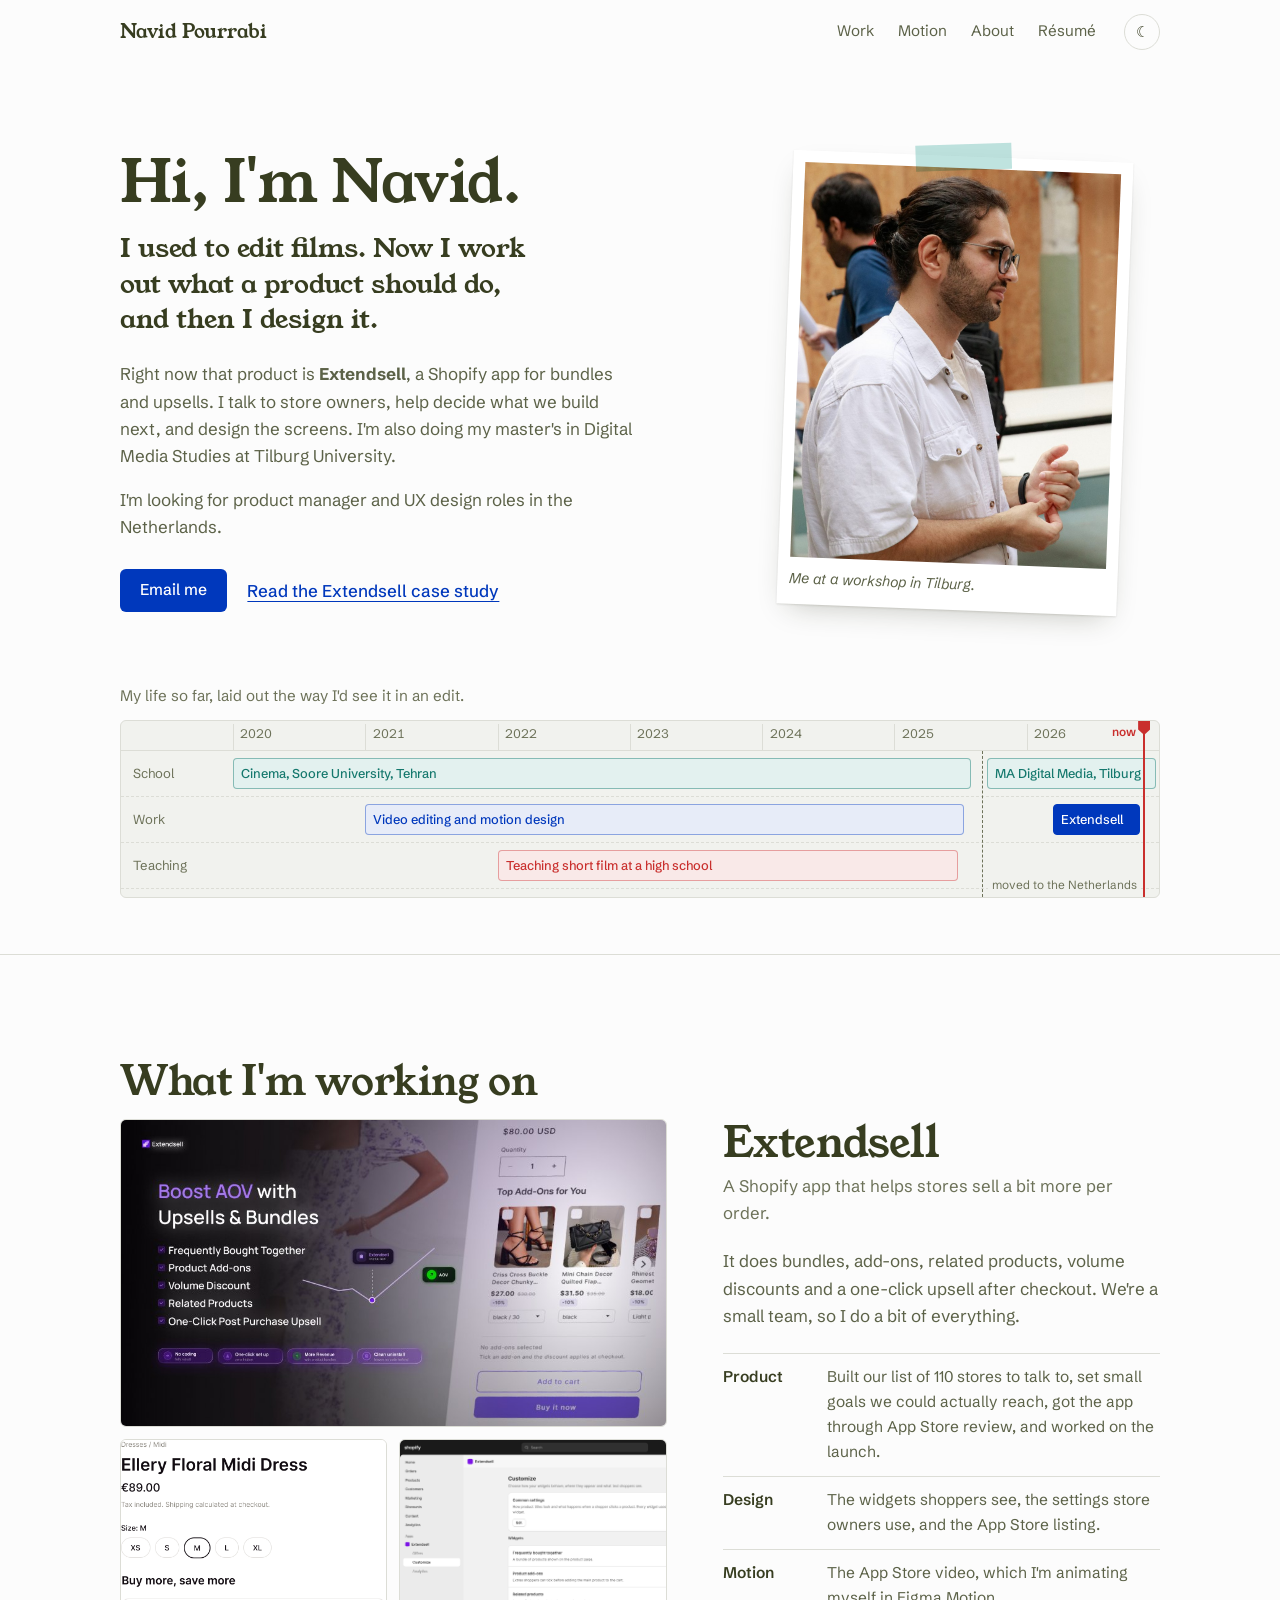
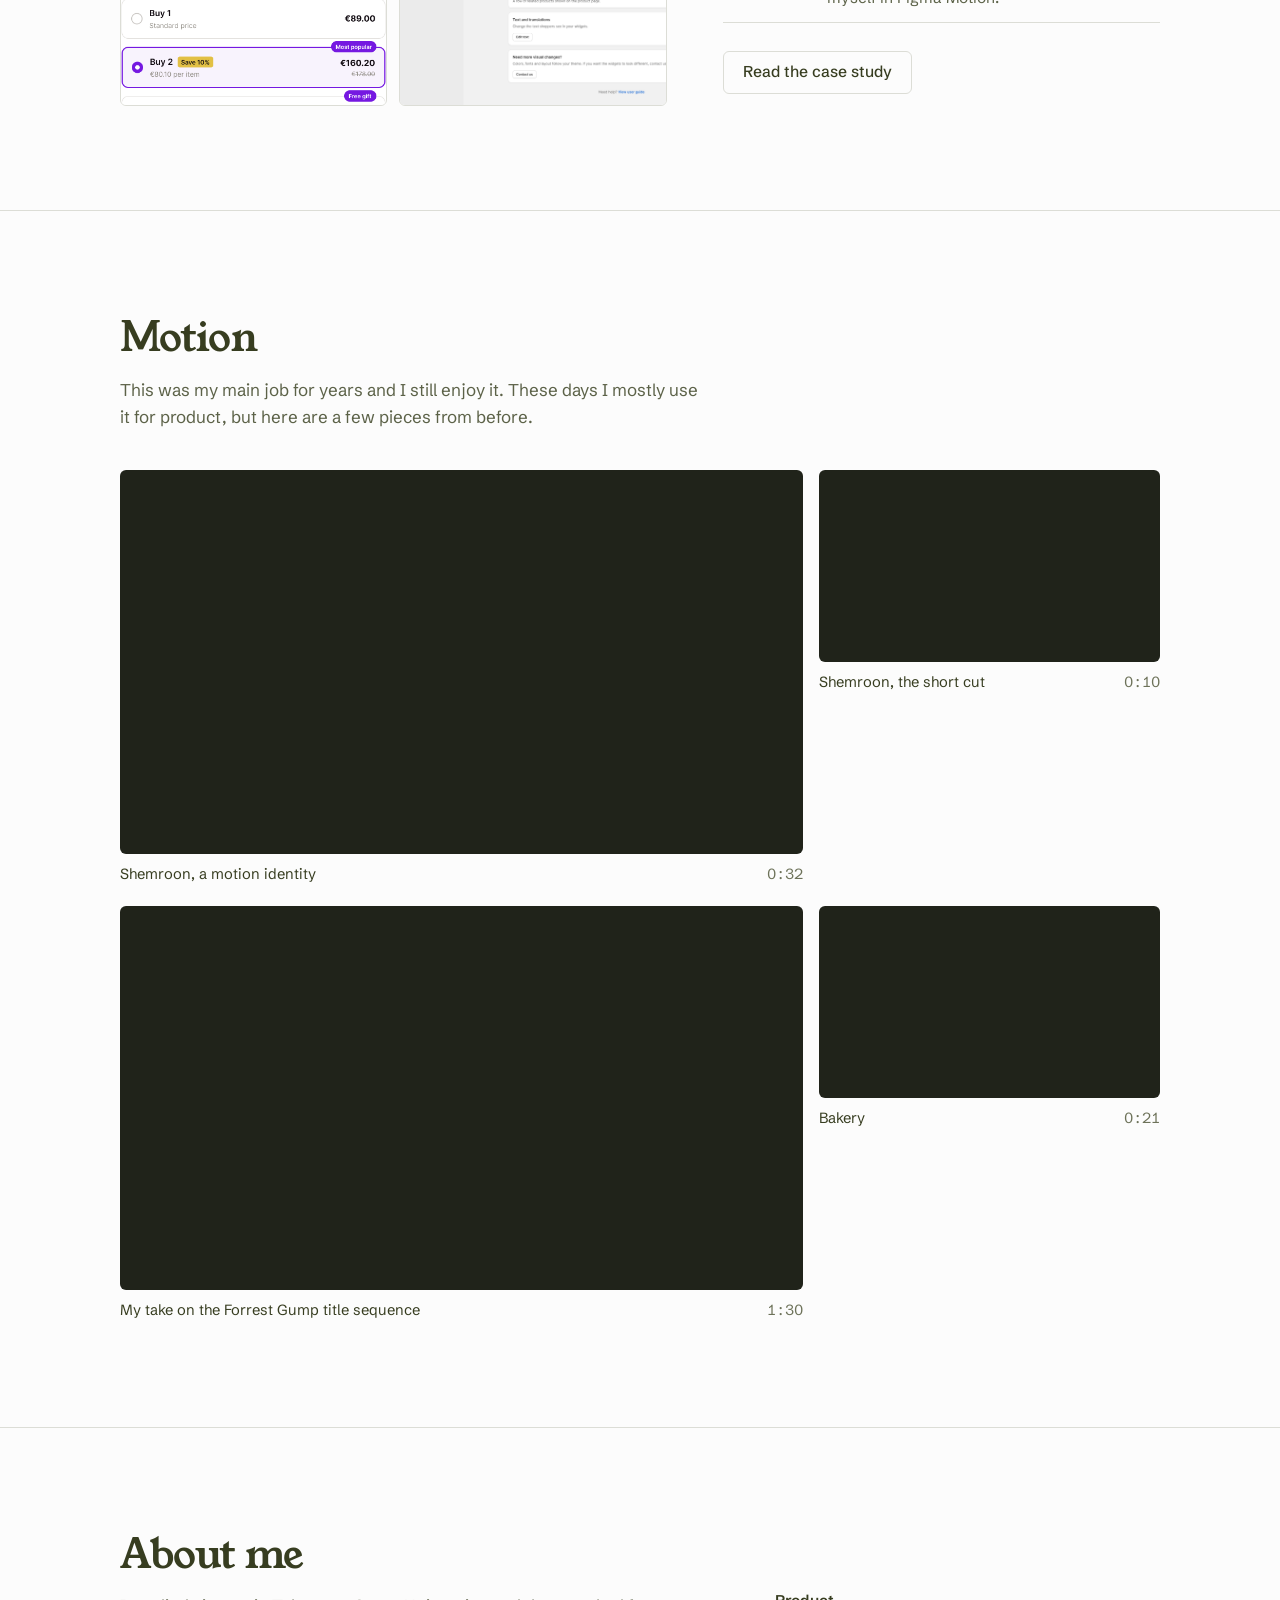
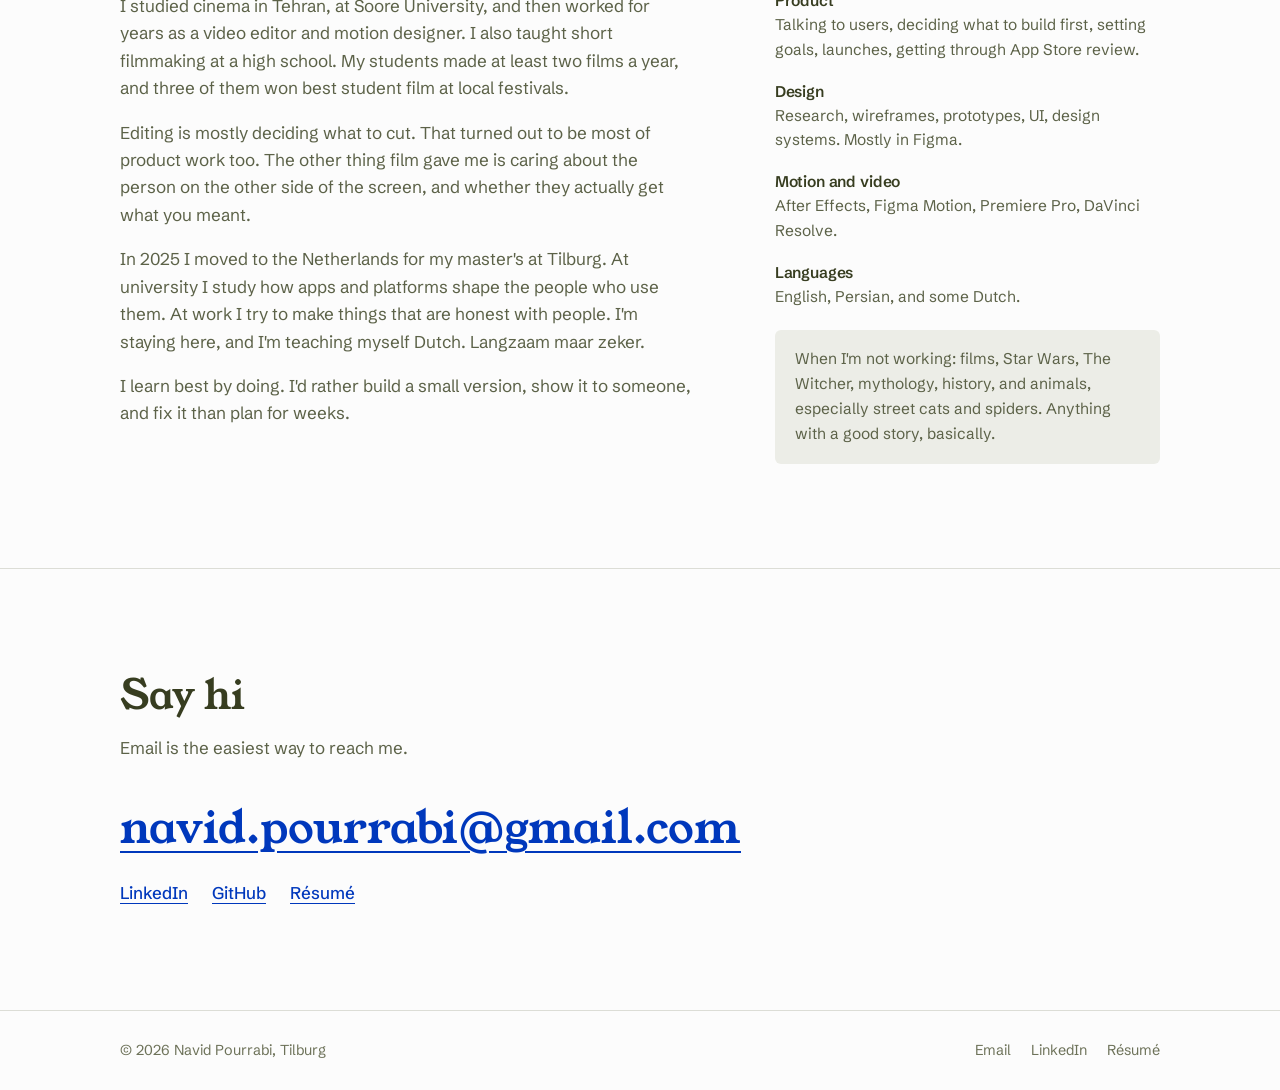
==== commit 9c1f5abc: "Redesign the site to feel personal, rewrite it in Navid's voice, update Extendsell - New hero: small" ====
--- a/index.html
+++ b/index.html
@@ -3,423 +3,240 @@
 <head>
 <meta charset="UTF-8" />
 <meta name="viewport" content="width=device-width, initial-scale=1.0" />
-<title>Navid Pourrabi — Product Manager &amp; UX Designer</title>
-<meta name="description" content="Navid Pourrabi — product manager and UX designer. I work out what's worth building with the people who'll use it, then design it. Based in Tilburg, Netherlands." />
-
-<meta property="og:title" content="Navid Pourrabi — Product Manager &amp; UX Designer" />
-<meta property="og:description" content="I figure out what to build, then design it. Product and UX on Extendsell, with a film and motion background." />
+<title>Navid Pourrabi, product and UX</title>
+<meta name="description" content="I'm Navid. I used to edit films. Now I work out what a product should do and then design it. Based in Tilburg, Netherlands." />
+
+<meta property="og:title" content="Navid Pourrabi, product and UX" />
+<meta property="og:description" content="I used to edit films. Now I work out what a product should do and then design it." />
 <meta property="og:type" content="website" />
 <meta property="og:url" content="https://navidpourrabi.github.io/" />
 
 <link rel="preconnect" href="https://fonts.googleapis.com" />
 <link rel="preconnect" href="https://fonts.gstatic.com" crossorigin />
-<link href="https://fonts.googleapis.com/css2?family=Instrument+Sans:wght@400;500;600&family=Instrument+Serif:ital@0;1&display=swap" rel="stylesheet" />
+<link href="https://fonts.googleapis.com/css2?family=Schibsted+Grotesk:ital,wght@0,400;0,500;0,600;1,400&family=Young+Serif&display=swap" rel="stylesheet" />
 <link rel="stylesheet" href="assets/css/style.css" />
 <script>(function(){try{var t=localStorage.getItem("theme");document.documentElement.setAttribute("data-theme",t==="dark"?"dark":"light");}catch(e){document.documentElement.setAttribute("data-theme","light");}})();</script>
 </head>
 <body>
+<a class="skip-link" href="#main">Skip to content</a>
 
 <header class="site-header">
   <div class="wrap">
-    <a href="index.html" class="logo">Navid<span>.</span></a>
-    <nav class="nav-links">
-      <a href="index.html#work">Work</a>
-      <a href="index.html#about">About</a>
-      <a href="index.html#motion">Motion</a>
-      <a href="resume.html">Résumé</a>
-      <a href="index.html#contact">Contact</a>
-    </nav>
-    <div class="nav-actions">
-      <button class="theme-toggle" data-theme-toggle aria-label="Toggle dark mode">☾</button>
-      <a href="index.html#contact" class="btn btn-primary btn-sm">Let's talk</a>
-      <button class="nav-toggle" data-nav-toggle aria-label="Toggle menu"><span></span></button>
+    <a href="index.html" class="logo">Navid Pourrabi</a>
+    <div class="nav">
+      <nav class="nav-links" aria-label="Main">
+        <a href="#work">Work</a>
+        <a href="#motion">Motion</a>
+        <a href="#about">About</a>
+        <a href="resume.html">Résumé</a>
+      </nav>
+      <button class="theme-toggle" data-theme-toggle aria-label="Switch to dark mode">☾</button>
+      <button class="nav-toggle" data-nav-toggle aria-label="Menu" aria-expanded="false"><span></span></button>
     </div>
   </div>
 </header>
 
-<main>
-
-  <!-- ============ HERO ============ -->
+<main id="main">
+
   <section class="hero">
     <div class="wrap">
-      <div class="hero-kicker reveal">
-        <div class="hero-status"><span class="status-dot"></span> Open to product and UX roles — Tilburg, Netherlands</div>
-      </div>
-
-      <h1>
-        <span class="h-line"><span>I figure out</span></span>
-        <span class="h-line"><span>what to build,</span></span>
-        <span class="h-line line-2"><span>then design it.</span></span>
-      </h1>
-
-      <div class="role-line reveal">
-        <span class="role-chip">Product Manager</span>
-        <span class="role-sep">·</span>
-        <span class="role-chip is-data">UX Designer</span>
-      </div>
-
-      <p class="hero-sub reveal">
-        I'm Navid. On <strong>Extendsell</strong>, a Shopify upsell app we're building from
-        scratch, I do both halves of the job: working out which merchants need what and
-        what we ship next, and designing the widgets their shoppers actually meet.
-        I came here through film — which is why I still care so much about timing.
+      <div class="hero-grid">
+        <div>
+          <h1 class="hero-hello">Hi, I'm Navid.</h1>
+          <p class="hero-line">I used to edit films. Now I work out what a product should do, and then I design it.</p>
+          <div class="hero-text">
+            <p>
+              Right now that product is <strong>Extendsell</strong>, a Shopify app for bundles and
+              upsells. I talk to store owners, help decide what we build next, and design the
+              screens. I'm also doing my master's in Digital Media Studies at Tilburg University.
+            </p>
+            <p>
+              I'm looking for product manager and UX design roles in the Netherlands.
+            </p>
+          </div>
+          <div class="hero-actions">
+            <a class="btn btn-primary" href="mailto:navid.pourrabi@gmail.com">Email me</a>
+            <a class="text-link" href="case-studies/extendsell.html">Read the Extendsell case study</a>
+          </div>
+        </div>
+
+        <figure class="print">
+          <img src="assets/images/navid-workshop.jpg" alt="Navid at a design workshop, standing by a wall of sticky notes" />
+          <figcaption>Me at a workshop in Tilburg.</figcaption>
+        </figure>
+      </div>
+
+      <div class="edit">
+        <p class="edit-note">My life so far, laid out the way I'd see it in an edit.</p>
+        <div class="edit-scroll" tabindex="0" role="group" aria-label="Timeline of school and work from 2020 to now">
+          <div class="edit-board">
+            <div class="edit-ruler" aria-hidden="true">
+              <span></span><span>2020</span><span>2021</span><span>2022</span><span>2023</span><span>2024</span><span>2025</span><span>2026</span>
+            </div>
+
+            <div class="edit-track">
+              <div class="edit-track-name">School</div>
+              <div class="edit-lane">
+                <div class="clip clip-school" style="--s:0;--e:5.6" title="BA Cinema (editing), Soore University, Tehran, 2020 to 2025">Cinema, Soore University, Tehran</div>
+                <div class="clip clip-school" style="--s:5.7;--e:7" title="Master's in Digital Media Studies, Tilburg University, 2025 to 2027">MA Digital Media, Tilburg</div>
+              </div>
+            </div>
+
+            <div class="edit-track">
+              <div class="edit-track-name">Work</div>
+              <div class="edit-lane">
+                <div class="clip clip-work" style="--s:1;--e:5.55" title="Video editor and motion designer, freelance and at Talayiha, 2021 to 2025">Video editing and motion design</div>
+                <div class="clip clip-now" style="--s:6.2;--e:6.88" title="Product and UX at Extendsell, 2026 to now">Extendsell</div>
+              </div>
+            </div>
+
+            <div class="edit-track">
+              <div class="edit-track-name">Teaching</div>
+              <div class="edit-lane">
+                <div class="clip clip-teach" style="--s:2;--e:5.5" title="Short film instructor, Salam Iran Zamin High School, 2022 to 2025">Teaching short film at a high school</div>
+              </div>
+            </div>
+
+            <div class="edit-marker" style="--at:5.66" aria-hidden="true"><span>moved to the Netherlands</span></div>
+            <div class="playhead" style="--at:6.88" aria-hidden="true"><span>now</span></div>
+          </div>
+        </div>
+      </div>
+    </div>
+  </section>
+
+  <section class="section" id="work">
+    <div class="wrap">
+      <h2 class="section-title">What I'm working on</h2>
+
+      <div class="project">
+        <div class="project-shots">
+          <a class="shot-main" href="case-studies/extendsell.html" tabindex="-1" aria-hidden="true">
+            <img src="assets/images/extendsell-listing-hero.jpg" alt="" />
+          </a>
+          <a class="shot-small" href="case-studies/extendsell.html" tabindex="-1" aria-hidden="true">
+            <img src="assets/images/extendsell-volume-buybox.png" alt="" />
+          </a>
+          <a class="shot-small" href="case-studies/extendsell.html" tabindex="-1" aria-hidden="true">
+            <img src="assets/images/extendsell-admin-customize.png" alt="" />
+          </a>
+        </div>
+
+        <div>
+          <h3 class="project-name">Extendsell</h3>
+          <p class="project-what">A Shopify app that helps stores sell a bit more per order.</p>
+          <div class="prose">
+            <p>
+              It does bundles, add-ons, related products, volume discounts and a one-click upsell
+              after checkout. We're a small team, so I do a bit of everything.
+            </p>
+          </div>
+          <ul class="did">
+            <li><b>Product</b><span>Built our list of 110 stores to talk to, set small goals we could actually reach, got the app through App Store review, and worked on the launch.</span></li>
+            <li><b>Design</b><span>The widgets shoppers see, the settings store owners use, and the App Store listing.</span></li>
+            <li><b>Motion</b><span>The App Store video, which I'm animating myself in Figma Motion.</span></li>
+          </ul>
+          <a class="btn btn-plain" href="case-studies/extendsell.html">Read the case study</a>
+        </div>
+      </div>
+    </div>
+  </section>
+
+  <section class="section" id="motion">
+    <div class="wrap">
+      <h2 class="section-title">Motion</h2>
+      <p class="section-intro">
+        This was my main job for years and I still enjoy it. These days I mostly use it for
+        product, but here are a few pieces from before.
       </p>
 
-      <div class="hero-actions reveal">
-        <a href="index.html#work" class="btn btn-primary">See the work</a>
-        <a href="resume.html" class="btn btn-ghost">Résumé</a>
-      </div>
-
-      <div class="metric-band">
-        <div class="metric reveal">
-          <div class="metric-num" data-count="110">110</div>
-          <div class="metric-label">Shopify stores researched and matched to the feature that fits them</div>
-        </div>
-        <div class="metric reveal">
-          <div class="metric-num" data-count="3">3</div>
-          <div class="metric-label">Storefront widgets designed end to end</div>
-        </div>
-        <div class="metric reveal">
-          <div class="metric-num" data-count="2">2</div>
-          <div class="metric-label">Launches worked on — Shopify App Store and Product Hunt</div>
-        </div>
-        <div class="metric reveal">
-          <div class="metric-num" data-count="15" data-suffix="+">15+</div>
-          <div class="metric-label">Clients briefed, scoped, and delivered to before product</div>
-        </div>
-      </div>
-    </div>
-  </section>
-
-  <!-- ============ MARQUEE ============ -->
-  <div class="marquee" aria-hidden="true">
-    <div class="marquee-track">
-      <span>Product discovery</span>
-      <span>Prioritisation</span>
-      <span>Go-to-market</span>
-      <span>UX research</span>
-      <span>Prototyping</span>
-      <span>Design systems</span>
-      <span>Shopify</span>
-      <span>Figma</span>
-      <span>Motion</span>
-    </div>
-  </div>
-
-  <!-- ============ WORK ============ -->
-  <section class="section" id="work">
-    <div class="wrap">
-      <div class="section-head reveal">
+      <div class="motion-grid">
+        <figure>
+          <div class="video-frame">
+            <iframe src="https://player.vimeo.com/video/1061736020?h=f4b54d3ce7" title="Shemroon motion identity, long cut" loading="lazy" allow="fullscreen; picture-in-picture" allowfullscreen></iframe>
+          </div>
+          <figcaption>Shemroon, a motion identity <span>0:32</span></figcaption>
+        </figure>
+        <figure>
+          <div class="video-frame">
+            <iframe src="https://player.vimeo.com/video/1061735982?h=46b6d451ad" title="Shemroon motion identity, short cut" loading="lazy" allow="fullscreen; picture-in-picture" allowfullscreen></iframe>
+          </div>
+          <figcaption>Shemroon, the short cut <span>0:10</span></figcaption>
+        </figure>
+        <figure>
+          <div class="video-frame">
+            <iframe src="https://player.vimeo.com/video/1061736063?h=909ac34099" title="Forrest Gump title sequence, reimagined" loading="lazy" allow="fullscreen; picture-in-picture" allowfullscreen></iframe>
+          </div>
+          <figcaption>My take on the Forrest Gump title sequence <span>1:30</span></figcaption>
+        </figure>
+        <figure>
+          <div class="video-frame">
+            <iframe src="https://player.vimeo.com/video/1061739567?h=0d822452cd" title="Bakery motion piece" loading="lazy" allow="fullscreen; picture-in-picture" allowfullscreen></iframe>
+          </div>
+          <figcaption>Bakery <span>0:21</span></figcaption>
+        </figure>
+      </div>
+    </div>
+  </section>
+
+  <section class="section" id="about">
+    <div class="wrap">
+      <h2 class="section-title">About me</h2>
+      <div class="about-grid">
+        <div class="prose">
+          <p>
+            I studied cinema in Tehran, at Soore University, and then worked for years as a video
+            editor and motion designer. I also taught short filmmaking at a high school. My
+            students made at least two films a year, and three of them won best student film at
+            local festivals.
+          </p>
+          <p>
+            Editing is mostly deciding what to cut. That turned out to be most of product work too.
+            The other thing film gave me is caring about the person on the other side of the
+            screen, and whether they actually get what you meant.
+          </p>
+          <p>
+            In 2025 I moved to the Netherlands for my master's at Tilburg. At university I study how
+            apps and platforms shape the people who use them. At work I try to make things that
+            are honest with people. I'm staying here, and I'm teaching myself Dutch. Langzaam maar zeker.
+          </p>
+          <p>
+            I learn best by doing. I'd rather build a small version, show it to someone, and fix
+            it than plan for weeks.
+          </p>
+        </div>
+
         <div>
-          <div class="eyebrow">Selected work</div>
-          <h2>Work where I owned the decision, not just the pixels.</h2>
-        </div>
-      </div>
-
-      <div class="work-grid">
-
-        <!-- ===== Extendsell — featured ===== -->
-        <a class="work-card featured reveal" href="case-studies/extendsell.html">
-          <div class="work-thumb">
-            <img src="assets/images/extendsell-fbt-desktop.png" alt="Extendsell frequently bought together widget on a product page" />
-            <span class="work-tag is-blue">Product + UX</span>
-          </div>
-          <div class="work-body">
-            <div class="work-title-row">
-              <h3>Extendsell — from a list of 110 stores to the widgets their shoppers see</h3>
-              <span class="work-arrow" aria-hidden="true">→</span>
-            </div>
-            <p class="work-desc">
-              The product side: who we talk to first, which feature each merchant actually
-              needs, what goes into App Store review, and how we launch with no budget.
-              The design side: add-ons, frequently bought together, and related products —
-              three widgets that have to feel like one product, in light and dark, from 1280 down to 390.
-            </p>
-            <div class="work-meta-row">
-              <span class="pill pill-blue">Product management</span>
-              <span class="pill pill-teal">UX/UI design</span>
-              <span class="pill pill-olive">Go-to-market</span>
-              <span class="pill">Shopify</span>
-            </div>
-            <div class="work-outcome">
-              <div>
-                <div class="o-num">110</div>
-                <div class="o-label">Stores mapped</div>
-              </div>
-              <div>
-                <div class="o-num">3</div>
-                <div class="o-label">Widgets</div>
-              </div>
-              <div>
-                <div class="o-num">3</div>
-                <div class="o-label">Breakpoints</div>
-              </div>
-            </div>
-          </div>
-        </a>
-
-        <!-- ===== Letterboxd — research, in progress ===== -->
-        <div class="work-card reveal">
-          <div class="work-thumb thumb-type">
-            <div class="thumb-type-inner">
-              <span class="thumb-type-kicker">Research notes</span>
-              <span class="thumb-type-title">What moved — and who noticed.</span>
-            </div>
-            <span class="work-tag is-olive">In progress</span>
-          </div>
-          <div class="work-body">
-            <div class="work-title-row">
-              <h3>Letterboxd — reading a redesign through its reviews</h3>
-            </div>
-            <p class="work-desc">
-              After Letterboxd's 2025 redesign, its information hierarchy started showing up in
-              complaints. I gathered the evidence myself from Reddit and Play Store reviews, wrote
-              the problem statement, and I'm synthesising before I let myself redesign anything.
-              Write-up coming soon.
-            </p>
-            <div class="work-meta-row">
-              <span class="pill">UX research</span>
-              <span class="pill">Problem framing</span>
-              <span class="pill">Synthesis</span>
-            </div>
-          </div>
-        </div>
-
-        <!-- ===== Motion ===== -->
-        <a class="work-card reveal" href="index.html#motion">
-          <div class="work-thumb">
-            <img src="assets/images/thumb-shemroon.jpg" alt="Still frame from the Shemroon motion design piece" />
-            <span class="work-tag is-red">Motion design</span>
-          </div>
-          <div class="work-body">
-            <div class="work-title-row">
-              <h3>Motion — where I learned timing</h3>
-              <span class="work-arrow" aria-hidden="true">→</span>
-            </div>
-            <p class="work-desc">
-              A brand identity in motion, a reimagined title sequence, and a few short pieces.
-              Cutting a 32-second film down to 10 taught me more about hierarchy than any
-              static layout did.
-            </p>
-            <div class="work-meta-row">
-              <span class="pill">After Effects</span>
-              <span class="pill">Figma Motion</span>
-              <span class="pill">Typography</span>
-            </div>
-          </div>
-        </a>
-
-      </div>
-    </div>
-  </section>
-
-  <!-- ============ ABOUT ============ -->
-  <section class="section" id="about">
-    <div class="wrap">
-      <div class="about-grid">
-        <div class="reveal">
-          <div class="eyebrow">About</div>
-          <p class="about-lede">I came to product through film, and kept the one habit that matters: watch people before deciding what they need.</p>
-          <div class="about-body">
-            <p>
-              I studied cinema editing at Soore University in Tehran, then spent years cutting
-              films, making motion graphics, and teaching high-school students to make their own
-              short films. Editing is mostly deciding what to leave out. So is product work.
-            </p>
-            <p>
-              On <strong>Extendsell</strong> I spend as much time in a spreadsheet as in Figma.
-              I built our list of 110 Shopify stores and matched each one to the feature that fits it,
-              set discovery targets we could actually hit alongside a master's, worked through
-              Shopify App Store review, and ran my share of the Product Hunt launch outreach.
-              Then I design what we decided to build. Doing both means the decision and the
-              screen never drift apart.
-            </p>
-            <p>
-              Teaching turned out to be good practice too. Getting a room of teenagers to commit
-              to a plan and finish two films a year is not so different from getting a team to
-              agree on a roadmap.
-            </p>
-            <p>
-              I moved to the Netherlands for my master's in Digital Media Studies at Tilburg
-              University, and I'm staying — I'm teaching myself Dutch. At university I study how
-              interfaces shape the people using them. Outside it I'm watching films, or deep in
-              Star Wars, The Witcher, mythology, or history. Anything with a good story.
-            </p>
-          </div>
-
-          <div class="skills-grid">
-            <div class="skills-group">
-              <h4>Product</h4>
-              <ul>
-                <li>Discovery &amp; user conversations</li>
-                <li>Prioritisation</li>
-                <li>Go-to-market &amp; launches</li>
-                <li>App Store submission</li>
-                <li>Outreach &amp; beta recruitment</li>
-              </ul>
-            </div>
-            <div class="skills-group">
-              <h4>Design</h4>
-              <ul>
-                <li>UX research</li>
-                <li>Wireframing &amp; prototyping</li>
-                <li>UI &amp; visual design</li>
-                <li>Design systems</li>
-                <li>Figma</li>
-              </ul>
-            </div>
-            <div class="skills-group">
-              <h4>Also</h4>
-              <ul>
-                <li>Motion design</li>
-                <li>After Effects, Figma Motion</li>
-                <li>Storyboarding</li>
-                <li>English &amp; Persian</li>
-                <li>Dutch (learning)</li>
-              </ul>
-            </div>
-          </div>
-        </div>
-
-        <figure class="about-photo reveal" data-parallax="0.05">
-          <img src="assets/images/navid-workshop.jpg" alt="Navid Pourrabi at a design workshop" />
-          <figcaption>At a workshop in Tilburg, doing the part of the job that isn't Figma.</figcaption>
-        </figure>
-      </div>
-
-      <div class="timeline">
-        <div class="timeline-item reveal">
-          <time>Now</time>
-          <div>
-            <h4>Product &amp; UX — Extendsell</h4>
-            <p>Remote. Discovery, outreach, App Store and Product Hunt launches, and the design of the storefront widgets.</p>
-          </div>
-        </div>
-        <div class="timeline-item reveal">
-          <time>2025 — 2027</time>
-          <div>
-            <h4>MA Digital Media Studies — Tilburg University</h4>
-            <p>Netherlands. How interfaces and platforms shape the people who use them.</p>
-          </div>
-        </div>
-        <div class="timeline-item reveal">
-          <time>2022 — 2025</time>
-          <div>
-            <h4>Short Film Instructor — Salam Iran Zamin High School</h4>
-            <p>Tehran. 10+ students a year, each finishing at least two films; three "Best Student Film" awards.</p>
-          </div>
-        </div>
-        <div class="timeline-item reveal">
-          <time>2021 — 2025</time>
-          <div>
-            <h4>Video Editor &amp; Motion Designer — Talayiha and freelance</h4>
-            <p>Tehran and remote. 15+ clients, from the first briefing to final delivery.</p>
-          </div>
-        </div>
-      </div>
-    </div>
-  </section>
-
-  <!-- ============ PROCESS ============ -->
-  <section class="section band band-red" id="process">
-    <div class="wrap">
-      <div class="section-head reveal">
-        <div>
-          <div class="eyebrow">How I work</div>
-          <h2>Four steps, and the third one is the job.</h2>
-        </div>
-      </div>
-
-      <div class="process-strip">
-        <div class="process-step reveal">
-          <div class="step-num">01</div>
-          <h4>Talk to the people it's for</h4>
-          <p>Merchants, shoppers, reviews, support tickets. Find where things actually break before deciding anything.</p>
-        </div>
-        <div class="process-step reveal">
-          <div class="step-num">02</div>
-          <h4>Name the tension</h4>
-          <p>Most products have two users pulling opposite ways. Say it out loud and the scope decisions get much easier.</p>
-        </div>
-        <div class="process-step reveal">
-          <div class="step-num">03</div>
-          <h4>Decide what not to build</h4>
-          <p>Set a target small enough to hit, cut what doesn't move it, then prototype what's left.</p>
-        </div>
-        <div class="process-step reveal">
-          <div class="step-num">04</div>
-          <h4>Ship, then watch</h4>
-          <p>Nothing is finished until someone who isn't me has used it. Then back to step one.</p>
-        </div>
-      </div>
-    </div>
-  </section>
-
-  <!-- ============ MOTION ============ -->
-  <section class="section" id="motion">
-    <div class="wrap">
-      <div class="section-head reveal">
-        <div>
-          <div class="eyebrow">Motion</div>
-          <h2>The skill I brought with me.</h2>
-        </div>
-        <p class="hero-sub" style="margin-top:0;max-width:40ch;">
-          Before product, motion was my main work. Now it goes into the product — I'm animating
-          Extendsell's App Store listing video myself, in Figma Motion.
-        </p>
-      </div>
-
-      <div class="video-grid">
-
-        <figure class="video-item is-wide reveal">
-          <div class="video-frame">
-            <iframe src="https://player.vimeo.com/video/1061736020?h=f4b54d3ce7" title="Shemroon Motion — long cut" loading="lazy" allow="fullscreen; picture-in-picture" allowfullscreen></iframe>
-          </div>
-          <figcaption>Shemroon — motion identity, long cut <span>0:32</span></figcaption>
-        </figure>
-
-        <figure class="video-item reveal">
-          <div class="video-frame">
-            <iframe src="https://player.vimeo.com/video/1061735982?h=46b6d451ad" title="Shemroon Motion — short cut" loading="lazy" allow="fullscreen; picture-in-picture" allowfullscreen></iframe>
-          </div>
-          <figcaption>Shemroon — short cut <span>0:10</span></figcaption>
-        </figure>
-
-        <figure class="video-item is-wide reveal">
-          <div class="video-frame">
-            <iframe src="https://player.vimeo.com/video/1061736063?h=909ac34099" title="Forrest Gump title sequence, reimagined" loading="lazy" allow="fullscreen; picture-in-picture" allowfullscreen></iframe>
-          </div>
-          <figcaption>Forrest Gump — title sequence, reimagined <span>1:30</span></figcaption>
-        </figure>
-
-        <figure class="video-item reveal">
-          <div class="video-frame">
-            <iframe src="https://player.vimeo.com/video/1061739567?h=0d822452cd" title="Bakery motion piece" loading="lazy" allow="fullscreen; picture-in-picture" allowfullscreen></iframe>
-          </div>
-          <figcaption>Bakery <span>0:21</span></figcaption>
-        </figure>
-
-      </div>
-    </div>
-  </section>
-
-  <!-- ============ CONTACT ============ -->
-  <section class="section band band-blue" id="contact">
-    <div class="wrap">
-      <div class="cta-block reveal">
-        <div class="eyebrow" style="justify-content:center;">Get in touch</div>
-        <h2>Need someone who'll talk to the users and design the screens?</h2>
-        <p class="hero-sub">Open to product manager and UX design roles in the Netherlands or remote — and, for the right project, motion work.</p>
-        <div class="cta-actions">
-          <a href="mailto:navid.pourrabi@gmail.com" class="btn btn-primary">Email me</a>
-          <a href="https://www.linkedin.com/in/navidpourrabi" class="btn btn-ghost" target="_blank" rel="noopener">LinkedIn</a>
-        </div>
-        <div class="contact-list">
-          <a href="mailto:navid.pourrabi@gmail.com">navid.pourrabi@gmail.com</a>
-          <a href="https://www.linkedin.com/in/navidpourrabi" target="_blank" rel="noopener">LinkedIn</a>
-          <a href="https://github.com/NavidPourrabi" target="_blank" rel="noopener">GitHub</a>
-          <a href="resume.html">Résumé</a>
-        </div>
+          <div class="kit">
+            <h3>Product</h3>
+            <p>Talking to users, deciding what to build first, setting goals, launches, getting through App Store review.</p>
+            <h3>Design</h3>
+            <p>Research, wireframes, prototypes, UI, design systems. Mostly in Figma.</p>
+            <h3>Motion and video</h3>
+            <p>After Effects, Figma Motion, Premiere Pro, DaVinci Resolve.</p>
+            <h3>Languages</h3>
+            <p>English, Persian, and some Dutch.</p>
+          </div>
+          <div class="likes">
+            <p>
+              When I'm not working: films, Star Wars, The Witcher, mythology, history, and animals,
+              especially street cats and spiders. Anything with a good story, basically.
+            </p>
+          </div>
+        </div>
+      </div>
+    </div>
+  </section>
+
+  <section class="section" id="contact">
+    <div class="wrap">
+      <h2 class="section-title">Say hi</h2>
+      <p class="section-intro">Email is the easiest way to reach me.</p>
+      <p class="contact-big"><a href="mailto:navid.pourrabi@gmail.com">navid.pourrabi@gmail.com</a></p>
+      <div class="contact-others">
+        <a class="text-link" href="https://www.linkedin.com/in/navidpourrabi" target="_blank" rel="noopener">LinkedIn</a>
+        <a class="text-link" href="https://github.com/NavidPourrabi" target="_blank" rel="noopener">GitHub</a>
+        <a class="text-link" href="resume.html">Résumé</a>
       </div>
     </div>
   </section>
@@ -427,14 +244,13 @@
 </main>
 
 <footer class="site-footer">
-  <div class="wrap" style="display:flex;align-items:center;justify-content:space-between;flex-wrap:wrap;gap:1rem;width:100%;">
-    <span>© <span data-year></span> Navid Pourrabi — Tilburg, Netherlands.</span>
-    <div class="footer-links">
+  <div class="wrap">
+    <span>© <span data-year>2026</span> Navid Pourrabi, Tilburg</span>
+    <nav aria-label="Footer">
       <a href="mailto:navid.pourrabi@gmail.com">Email</a>
+      <a href="https://www.linkedin.com/in/navidpourrabi" target="_blank" rel="noopener">LinkedIn</a>
       <a href="resume.html">Résumé</a>
-      <a href="https://www.linkedin.com/in/navidpourrabi" target="_blank" rel="noopener">LinkedIn</a>
-      <a href="https://github.com/NavidPourrabi" target="_blank" rel="noopener">GitHub</a>
-    </div>
+    </nav>
   </div>
 </footer>
 
--- a/assets/css/style.css
+++ b/assets/css/style.css
@@ -1,1746 +1,697 @@
-/* ==========================================================================
-   Navid Pourrabi — portfolio
-   Direction: "Studio" — palette #0038BC / #FCFCFC / #373D20 / #1B998B / #D63230.
-   Near-white paper, olive ink, oversized geometric sans. Light by default.
-   ========================================================================== */
-
-/* ==========================================================================
-   Design tokens
-   ========================================================================== */
+/* Navid Pourrabi — portfolio
+   Palette: #0038BC blue, #FCFCFC paper, #373D20 olive ink, #1B998B teal, #D63230 red.
+   Type: Young Serif for display, Schibsted Grotesk for everything else.
+   The one loud thing is the editing timeline in the hero. Everything else stays quiet. */
+
 :root {
-  /* Paper & ink — palette #0038BC · #FCFCFC · #373D20 · #1B998B · #D63230 */
   --paper: #fcfcfc;
   --paper-2: #ffffff;
-  --paper-3: #e8e9e6;
+  --paper-3: #f1f2ee;
   --ink: #373d20;
-  --ink-soft: #626750;
-  --ink-faint: #666b55;
-  --line: #d9dad4;
-
-  /* Accents — teal and red are darkened from the raw palette values so they
-     clear WCAG AA on paper, on cards, and on every band tint. The raw
-     #1B998B and #D63230 both fail as small text on white; don't put them
-     back without re-running the contrast check. */
-  --olive: #373d20;
-  --olive-soft: #ecedea;
+  --ink-soft: #5c6248;
+  --ink-faint: #6d7259;
+  --line: #dcddd6;
+
+  /* Teal and red are darkened from the raw palette so they pass AA as text. */
+  --blue: #0038bc;
+  --blue-soft: #e7ecf8;
+  --teal: #15786d;
+  --teal-soft: #e3f1ef;
   --red: #c92f2d;
-  --red-soft: #f9eeee;
-  --blue: #0038bc;
-  --blue-soft: #eaeef8;
-  --teal: #15786d;
-  --teal-soft: #e8f3f2;
-
-  /* Legacy aliases — older markup still references these names */
-  --color-bg: var(--paper);
-  --color-surface: var(--paper-2);
-  --color-ink: var(--ink);
-  --color-ink-soft: var(--ink-soft);
-  --color-ink-faint: var(--ink-faint);
-  --color-border: var(--line);
-  --color-accent: var(--red);
-  --color-data: var(--olive);
-  --color-data-soft: var(--olive-soft);
-
-  /* Type */
-  --font-display: 'Instrument Sans', 'Helvetica Neue', Arial, sans-serif;
-  --font-body: 'Instrument Sans', 'Helvetica Neue', Arial, sans-serif;
-  --font-voice: 'Instrument Serif', Georgia, serif;
-
-  /* Spacing */
-  --space-3xs: 0.25rem;
-  --space-2xs: 0.5rem;
-  --space-xs: 0.75rem;
-  --space-sm: 1rem;
-  --space-md: 1.5rem;
-  --space-lg: 2.5rem;
-  --space-xl: 4rem;
-  --space-2xl: 6rem;
-  --space-3xl: 8.5rem;
-
-  /* Layout */
-  --max-width: 1200px;
-  --radius-sm: 8px;
-  --radius-md: 18px;
-  --radius-lg: 32px;
-
-  --ease: cubic-bezier(0.16, 1, 0.3, 1);
-  --ease-spring: cubic-bezier(0.34, 1.4, 0.4, 1);
+  --red-soft: #f9e9e8;
+  --olive-soft: #ecede7;
+
+  --font-display: 'Young Serif', Georgia, 'Times New Roman', serif;
+  --font-body: 'Schibsted Grotesk', 'Helvetica Neue', Arial, sans-serif;
+
+  --wrap: 1120px;
+  --gutter: clamp(1rem, 4vw, 2.5rem);
+  --radius: 6px;
+  --ease: cubic-bezier(0.22, 1, 0.36, 1);
 }
 
 [data-theme='dark'] {
-  --paper: #0f1109;
-  --paper-2: #191b0e;
-  --paper-3: #212513;
-  --ink: #f2f4ea;
-  --ink-soft: #b3b4ab;
-  --ink-faint: #8e9087;
-  --line: #252916;
-  --olive: #888b7a;
-  --olive-soft: #1b1e10;
-  --red: #df6160;
-  --red-soft: #2f160f;
-  --blue: #6688d7;
-  --blue-soft: #0c1a30;
-  --teal: #1d9a8c;
-  --teal-soft: #11271e;
-}
-
-/* ==========================================================================
-   Reset
-   ========================================================================== */
-*,
-*::before,
-*::after {
-  box-sizing: border-box;
-}
-
-html {
-  scroll-behavior: smooth;
-}
+  --paper: #13150c;
+  --paper-2: #1a1d11;
+  --paper-3: #20241a;
+  --ink: #eef0e6;
+  --ink-soft: #b9bbad;
+  --ink-faint: #979a8b;
+  --line: #2e3322;
+  --blue: #7d9ae4;
+  --blue-soft: #18223c;
+  --teal: #45b3a5;
+  --teal-soft: #142a26;
+  --red: #e2706d;
+  --red-soft: #33191a;
+  --olive-soft: #23271a;
+}
+
+/* ---------- Base ---------- */
+*, *::before, *::after { box-sizing: border-box; }
+
+html { scroll-behavior: smooth; -webkit-text-size-adjust: 100%; }
 
 body {
   margin: 0;
   background: var(--paper);
   color: var(--ink);
   font-family: var(--font-body);
-  font-size: 17px;
+  font-size: 1.0625rem;
   line-height: 1.6;
   -webkit-font-smoothing: antialiased;
-  transition: background 0.4s var(--ease), color 0.4s var(--ease);
   overflow-x: hidden;
 }
 
-/* Fine paper grain over the whole page. Pointer-events off so it never
-   intercepts a click; generated inline so there's no extra request. */
-body::before {
-  content: '';
-  position: fixed;
-  inset: 0;
-  z-index: 9999;
-  pointer-events: none;
-  opacity: 0.16;
-  mix-blend-mode: multiply;
-  background-image: url("data:image/svg+xml,%3Csvg xmlns='http://www.w3.org/2000/svg' width='180' height='180'%3E%3Cfilter id='n'%3E%3CfeTurbulence type='fractalNoise' baseFrequency='0.85' numOctaves='4' stitchTiles='stitch'/%3E%3C/filter%3E%3Crect width='180' height='180' filter='url(%23n)' opacity='0.55'/%3E%3C/svg%3E");
-}
-
-[data-theme='dark'] body::before,
-[data-theme='dark'] body::before {
-  mix-blend-mode: screen;
-  opacity: 0.14;
-}
-
-img {
-  max-width: 100%;
-  display: block;
-}
-
-a {
-  color: inherit;
-  text-decoration: none;
-}
-
-ul {
+img { max-width: 100%; height: auto; display: block; }
+
+a { color: inherit; }
+
+p { margin: 0 0 1em; }
+p:last-child { margin-bottom: 0; }
+
+h1, h2, h3 {
+  font-family: var(--font-display);
+  font-weight: 400;
+  line-height: 1.15;
+  letter-spacing: -0.01em;
   margin: 0;
-  padding: 0;
-  list-style: none;
-}
-
-h1, h2, h3, h4 {
-  font-family: var(--font-display);
+}
+
+h4 { margin: 0; font-size: 1rem; font-weight: 600; }
+
+:focus-visible {
+  outline: 2px solid var(--blue);
+  outline-offset: 3px;
+  border-radius: 2px;
+}
+
+.wrap {
+  width: 100%;
+  max-width: var(--wrap);
+  margin: 0 auto;
+  padding: 0 var(--gutter);
+}
+
+.prose { max-width: 62ch; }
+.prose p { color: var(--ink-soft); }
+.prose strong { color: var(--ink); font-weight: 600; }
+
+.text-link {
+  color: var(--blue);
   font-weight: 500;
-  line-height: 1.02;
-  margin: 0;
-  letter-spacing: -0.035em;
-}
-
-h2 {
-  font-size: clamp(1.9rem, 3.6vw, 3.1rem);
-}
-
-h3 {
-  letter-spacing: -0.025em;
-}
-
-p {
-  margin: 0;
-}
-
-em {
-  font-family: var(--font-voice);
-  font-style: italic;
-  letter-spacing: -0.01em;
-}
-
-button {
-  font-family: inherit;
-  cursor: pointer;
-}
-
-::selection {
-  background: var(--olive);
-  color: var(--paper-2);
-}
-
-:focus-visible {
-  outline: 2px solid var(--olive);
-  outline-offset: 3px;
-  border-radius: 3px;
-}
-
-/* ==========================================================================
-   Layout helpers
-   ========================================================================== */
-.wrap {
-  max-width: var(--max-width);
-  margin-inline: auto;
-  padding-inline: var(--space-md);
-}
-
-.section {
-  padding-block: var(--space-2xl);
-}
-
-.section-head {
-  display: flex;
-  align-items: flex-end;
-  justify-content: space-between;
-  gap: var(--space-md);
-  margin-bottom: var(--space-xl);
-  flex-wrap: wrap;
-}
-
-.eyebrow {
-  display: inline-flex;
-  align-items: center;
-  gap: var(--space-2xs);
-  font-size: 0.72rem;
-  font-weight: 600;
-  letter-spacing: 0.16em;
-  text-transform: uppercase;
-  color: var(--ink-faint);
-  margin-bottom: var(--space-sm);
-}
-
-.eyebrow::before {
-  content: '';
-  width: 7px;
-  height: 7px;
-  border-radius: 50%;
-  background: var(--olive);
-}
-
-/* ==========================================================================
-   Header / Nav
-   ========================================================================== */
+  text-decoration: underline;
+  text-decoration-thickness: 1px;
+  text-underline-offset: 4px;
+}
+.text-link:hover { text-decoration-thickness: 2px; }
+
+.skip-link {
+  position: absolute;
+  left: -999px;
+  top: 0.5rem;
+  background: var(--ink);
+  color: var(--paper);
+  padding: 0.5rem 1rem;
+  z-index: 100;
+}
+.skip-link:focus { left: 0.5rem; }
+
+/* ---------- Header ---------- */
 .site-header {
   position: sticky;
   top: 0;
   z-index: 50;
-  background: color-mix(in srgb, var(--paper) 88%, transparent);
-  backdrop-filter: blur(12px);
-  border-bottom: 1px solid var(--line);
-}
-
-body.nav-open .site-header {
-  backdrop-filter: none;
   background: var(--paper);
-}
+  border-bottom: 1px solid transparent;
+  transition: border-color 0.3s;
+}
+.site-header.is-scrolled { border-bottom-color: var(--line); }
 
 .site-header .wrap {
   display: flex;
   align-items: center;
   justify-content: space-between;
-  padding-block: var(--space-xs);
+  height: 64px;
+  gap: 1rem;
 }
 
 .logo {
   font-family: var(--font-display);
-  font-size: 1.05rem;
-  font-weight: 600;
-  letter-spacing: -0.03em;
-}
-
-.logo span {
-  color: var(--olive);
-}
-
-.nav-links {
-  display: flex;
-  align-items: center;
-  gap: var(--space-lg);
-  font-size: 0.9rem;
-  font-weight: 500;
-}
+  font-size: 1.2rem;
+  text-decoration: none;
+  white-space: nowrap;
+}
+
+.nav { display: flex; align-items: center; gap: 1.75rem; }
+
+.nav-links { display: flex; gap: 1.5rem; }
 
 .nav-links a {
+  text-decoration: none;
+  font-size: 0.95rem;
+  color: var(--ink-soft);
+  padding: 0.25rem 0;
+  border-bottom: 1px solid transparent;
+}
+.nav-links a:hover,
+.nav-links a[aria-current='page'] { color: var(--ink); border-bottom-color: currentColor; }
+
+.theme-toggle,
+.nav-toggle {
+  appearance: none;
+  background: none;
+  border: 1px solid var(--line);
+  color: var(--ink);
+  border-radius: 999px;
+  width: 36px;
+  height: 36px;
+  display: grid;
+  place-items: center;
+  cursor: pointer;
+  font-size: 0.95rem;
+}
+.theme-toggle:hover, .nav-toggle:hover { border-color: var(--ink-faint); }
+
+.nav-toggle { display: none; }
+.nav-toggle span,
+.nav-toggle span::before {
+  display: block;
+  width: 14px;
+  height: 1.5px;
+  background: currentColor;
   position: relative;
-  color: var(--ink-soft);
-  transition: color 0.2s var(--ease);
-}
-
-.nav-links a::after {
-  content: '';
-  position: absolute;
-  left: 0;
-  bottom: -4px;
-  width: 100%;
-  height: 1.5px;
-  background: var(--olive);
-  transform: scaleX(0);
-  transform-origin: right;
-  transition: transform 0.35s var(--ease);
-}
-
-.nav-links a:hover,
-.nav-links a.active {
-  color: var(--ink);
-}
-
-.nav-links a:hover::after,
-.nav-links a.active::after {
-  transform: scaleX(1);
-  transform-origin: left;
-}
-
-.nav-actions {
-  display: flex;
-  align-items: center;
-  gap: var(--space-sm);
-}
-
-.theme-toggle {
-  width: 38px;
-  height: 38px;
-  display: grid;
-  place-items: center;
-  border-radius: 50%;
-  border: 1px solid var(--line);
-  background: var(--paper-2);
-  color: var(--ink);
-  font-size: 0.95rem;
-  transition: transform 0.4s var(--ease-spring), background 0.2s var(--ease);
-}
-
-.theme-toggle:hover {
-  transform: rotate(-25deg) scale(1.08);
-  background: var(--olive-soft);
-}
-
-.nav-toggle {
-  display: none;
-  border: none;
-  background: none;
-  width: 32px;
-  height: 24px;
-  position: relative;
-}
-
-.nav-toggle span,
-.nav-toggle span::before,
-.nav-toggle span::after {
-  content: '';
-  position: absolute;
-  left: 0;
-  width: 100%;
-  height: 2px;
-  background: var(--ink);
-  transition: transform 0.3s var(--ease), opacity 0.25s var(--ease);
-}
-
-.nav-toggle span { top: 50%; transform: translateY(-50%); }
-.nav-toggle span::before { top: -8px; }
-.nav-toggle span::after { top: 8px; }
-
-/* ==========================================================================
-   Buttons
-   ========================================================================== */
+  transition: transform 0.25s var(--ease);
+}
+.nav-toggle span::before { content: ''; position: absolute; top: 5px; }
+.nav-toggle span { transform: translateY(-2.5px); }
+.nav-open .nav-toggle span { transform: rotate(45deg); }
+.nav-open .nav-toggle span::before { transform: translateY(-5px) rotate(-90deg); }
+
+@media (max-width: 720px) {
+  .nav-toggle { display: grid; }
+  .nav { gap: 0.6rem; }
+  .nav-links {
+    display: none;
+    position: absolute;
+    top: 64px;
+    left: 0;
+    right: 0;
+    flex-direction: column;
+    gap: 0;
+    background: var(--paper);
+    border-bottom: 1px solid var(--line);
+    padding: 0.5rem var(--gutter) 1rem;
+  }
+  .nav-open .nav-links { display: flex; }
+  .nav-links a { padding: 0.75rem 0; font-size: 1.1rem; border-bottom: 1px solid var(--line); }
+  .nav-links a:last-child { border-bottom: 0; }
+}
+
+/* ---------- Buttons ---------- */
 .btn {
   display: inline-flex;
   align-items: center;
-  gap: var(--space-2xs);
-  padding: 0.9rem 1.6rem;
-  border-radius: 999px;
-  font-size: 0.92rem;
-  font-weight: 600;
-  letter-spacing: -0.01em;
+  gap: 0.5rem;
+  padding: 0.7rem 1.2rem;
+  border-radius: var(--radius);
+  font: 500 0.98rem/1.2 var(--font-body);
+  text-decoration: none;
   border: 1px solid transparent;
-  transition: background 0.25s var(--ease), color 0.25s var(--ease),
-              border-color 0.25s var(--ease), transform 0.35s var(--ease-spring);
-  white-space: nowrap;
-  will-change: transform;
-}
-
-.btn-primary {
-  background: var(--ink);
-  color: var(--paper);
-}
-
-.btn-primary:hover {
-  background: var(--olive);
-  color: #fff;
-}
-
-.btn-ghost {
-  background: transparent;
-  border-color: var(--line);
-  color: var(--ink);
-}
-
-.btn-ghost:hover {
-  border-color: var(--ink);
+  transition: background 0.2s, color 0.2s, border-color 0.2s;
+}
+.btn-primary { background: var(--blue); color: #fff; }
+.btn-primary:hover { background: color-mix(in srgb, var(--blue) 85%, black); }
+[data-theme='dark'] .btn-primary { color: #0b1020; }
+.btn-plain { border-color: var(--line); color: var(--ink); }
+.btn-plain:hover { border-color: var(--ink); }
+
+/* ---------- Hero ---------- */
+.hero { padding: clamp(2.5rem, 7vw, 5.5rem) 0 clamp(2rem, 5vw, 3.5rem); }
+
+.hero-grid {
+  display: grid;
+  grid-template-columns: minmax(0, 1.35fr) minmax(0, 1fr);
+  gap: clamp(2rem, 6vw, 5rem);
+  align-items: center;
+}
+
+.hero-hello {
+  font-size: clamp(2.3rem, 4.6vw, 3.6rem);
+  line-height: 1.05;
+  margin-bottom: 1.1rem;
+}
+
+.hero-line {
+  font-family: var(--font-display);
+  font-size: clamp(1.3rem, 2.2vw, 1.65rem);
+  line-height: 1.35;
+  max-width: 26ch;
+  margin-bottom: 1.4rem;
+}
+
+.hero-text { max-width: 52ch; color: var(--ink-soft); }
+
+.hero-actions {
+  display: flex;
+  flex-wrap: wrap;
+  align-items: center;
+  gap: 1.25rem;
+  margin-top: 1.75rem;
+}
+
+/* The photo sits like a print taped to the page. */
+.print {
+  margin: 0;
+  justify-self: center;
+  max-width: 340px;
   background: var(--paper-2);
-}
-
-.btn-sm {
-  padding: 0.55rem 1.1rem;
+  padding: 12px 12px 14px;
+  box-shadow: 0 1px 2px rgba(40, 44, 20, 0.12), 0 12px 30px -12px rgba(40, 44, 20, 0.28);
+  transform: rotate(2.2deg);
+  position: relative;
+}
+[data-theme='dark'] .print { background: #e9eadf; }
+.print img { aspect-ratio: 4 / 5; object-fit: cover; width: 100%; }
+.print figcaption {
+  font-size: 0.9rem;
+  font-style: italic;
+  color: #5c6248;
+  padding-top: 0.6rem;
+}
+.print::before {
+  content: '';
+  position: absolute;
+  top: -12px;
+  left: 50%;
+  width: 96px;
+  height: 26px;
+  transform: translateX(-50%) rotate(-4deg);
+  background: rgba(27, 153, 139, 0.28);
+  mix-blend-mode: multiply;
+}
+[data-theme='dark'] .print::before { mix-blend-mode: normal; background: rgba(69, 179, 165, 0.45); }
+
+@media (max-width: 820px) {
+  .hero-grid { grid-template-columns: 1fr; }
+  .print { max-width: 260px; justify-self: start; margin-left: 0.5rem; }
+}
+
+/* ---------- Editing timeline ----------
+   Positions are in years from the start of 2020, e.g. 2.5 = mid-2022.
+   The board spans seven years (2020 to 2027). */
+.edit { margin-top: clamp(3rem, 7vw, 4.5rem); }
+
+.edit-note {
+  font-size: 0.95rem;
+  color: var(--ink-faint);
+  margin-bottom: 0.75rem;
+}
+
+.edit-scroll {
+  overflow-x: auto;
+  -webkit-overflow-scrolling: touch;
+  border: 1px solid var(--line);
+  border-radius: var(--radius);
+  background: var(--paper-3);
+}
+
+.edit-board {
+  --label: 7rem;
+  position: relative;
+  min-width: 900px;
+  padding-bottom: 0.5rem;
+}
+
+.edit-ruler {
+  display: grid;
+  grid-template-columns: var(--label) repeat(7, 1fr);
+  font-size: 0.78rem;
+  color: var(--ink-faint);
+  border-bottom: 1px solid var(--line);
+  height: 30px;
+  align-items: end;
+}
+.edit-ruler span {
+  border-left: 1px solid var(--line);
+  padding: 0 0 0.35rem 0.4rem;
+  font-variant-numeric: tabular-nums;
+}
+.edit-ruler span:first-child { border-left: 0; }
+
+.edit-track {
+  display: grid;
+  grid-template-columns: var(--label) 1fr;
+  align-items: center;
+  height: 46px;
+  border-bottom: 1px dashed var(--line);
+}
+.edit-track:last-of-type { border-bottom: 0; }
+
+.edit-track-name {
   font-size: 0.82rem;
-}
-
-/* ==========================================================================
-   Hero — type-led
-   ========================================================================== */
-.hero {
-  padding-block: var(--space-2xl) var(--space-xl);
-  position: relative;
-}
-
-.hero-kicker {
+  color: var(--ink-faint);
+  padding-left: 0.75rem;
+}
+
+.edit-lane { position: relative; height: 100%; }
+
+.clip {
+  position: absolute;
+  top: 7px;
+  bottom: 7px;
+  left: calc(var(--s) / 7 * 100%);
+  width: calc((var(--e) - var(--s)) / 7 * 100% - 3px);
+  border-radius: 4px;
+  padding: 0 0.45rem;
   display: flex;
   align-items: center;
-  gap: var(--space-sm);
-  margin-bottom: var(--space-lg);
-}
-
-.hero-status {
-  font-size: 0.85rem;
-  color: var(--ink-soft);
-  display: inline-flex;
-  align-items: center;
-  gap: var(--space-2xs);
+  font-size: 0.8rem;
+  font-weight: 500;
+  line-height: 1.15;
+  white-space: nowrap;
+  overflow: hidden;
+  text-overflow: ellipsis;
+  border: 1px solid;
+}
+.clip-school { background: var(--teal-soft); border-color: color-mix(in srgb, var(--teal) 45%, transparent); color: var(--teal); }
+.clip-work   { background: var(--blue-soft); border-color: color-mix(in srgb, var(--blue) 40%, transparent); color: var(--blue); }
+.clip-teach  { background: var(--red-soft);  border-color: color-mix(in srgb, var(--red) 40%, transparent);  color: var(--red); }
+.clip-now    { background: var(--blue); border-color: var(--blue); color: #fff; }
+[data-theme='dark'] .clip-now { color: #0b1020; }
+
+.edit-marker {
+  position: absolute;
+  top: 30px;
+  bottom: 0;
+  left: calc(var(--label) + (100% - var(--label)) * var(--at) / 7);
+  border-left: 1px dashed var(--ink-faint);
+  pointer-events: none;
+}
+.edit-marker span {
+  position: absolute;
+  bottom: 2px;
+  left: 5px;
+  font-size: 0.74rem;
+  color: var(--ink-faint);
+  white-space: nowrap;
+  background: var(--paper-3);
+  padding: 0 0.25rem;
+}
+
+.playhead {
+  position: absolute;
+  top: 0;
+  bottom: 0;
+  left: calc(var(--label) + (100% - var(--label)) * var(--at) / 7);
+  border-left: 2px solid var(--red);
+  pointer-events: none;
+}
+.playhead::before {
+  content: '';
+  position: absolute;
+  top: 0;
+  left: -7px;
+  width: 12px;
+  height: 14px;
+  background: var(--red);
+  clip-path: polygon(0 0, 100% 0, 100% 60%, 50% 100%, 0 60%);
+}
+.playhead span {
+  position: absolute;
+  top: 2px;
+  right: 9px;
+  font-size: 0.74rem;
+  font-weight: 600;
+  color: var(--red);
+}
+
+/* The one animation on the site: the playhead runs up to "now" on load. */
+@media (prefers-reduced-motion: no-preference) {
+  .js .playhead { animation: scrub 2.2s var(--ease) 0.35s both; }
+  @keyframes scrub { from { left: var(--label); } }
+}
+
+/* ---------- Sections ---------- */
+.section { padding: clamp(3.5rem, 9vw, 6.5rem) 0; border-top: 1px solid var(--line); }
+
+.section-title {
+  font-size: clamp(1.8rem, 3.4vw, 2.5rem);
+  margin-bottom: 0.9rem;
+}
+
+.section-intro { color: var(--ink-soft); max-width: 58ch; margin-bottom: 2.5rem; }
+
+/* ---------- Project (home) ---------- */
+.project {
+  display: grid;
+  grid-template-columns: minmax(0, 1.25fr) minmax(0, 1fr);
+  gap: clamp(1.75rem, 5vw, 3.5rem);
+  align-items: start;
+}
+
+.project-shots {
+  display: grid;
+  grid-template-columns: 1fr 1fr;
+  gap: 0.75rem;
+}
+.project-shots a { display: block; }
+.project-shots img {
+  border-radius: var(--radius);
   border: 1px solid var(--line);
+  width: 100%;
+  object-fit: cover;
   background: var(--paper-2);
-  padding: 0.4rem 0.9rem;
-  border-radius: 999px;
-}
-
-.status-dot {
-  width: 7px;
-  height: 7px;
-  border-radius: 50%;
-  background: var(--olive);
-  box-shadow: 0 0 0 0 color-mix(in srgb, var(--olive) 60%, transparent);
-  animation: pulse 2.6s infinite;
-}
-
-@keyframes pulse {
-  0%   { box-shadow: 0 0 0 0 color-mix(in srgb, var(--olive) 55%, transparent); }
-  70%  { box-shadow: 0 0 0 9px color-mix(in srgb, var(--olive) 0%, transparent); }
-  100% { box-shadow: 0 0 0 0 color-mix(in srgb, var(--olive) 0%, transparent); }
-}
-
-.hero h1 {
-  font-size: clamp(3rem, 9.5vw, 8.5rem);
-  letter-spacing: -0.05em;
-  line-height: 0.9;
-  max-width: 15ch;
-}
-
-.hero h1 .line-2 {
-  display: block;
-  color: var(--olive);
-}
-
-.hero h1 em {
-  color: var(--red);
-}
-
-.hero-sub {
-  margin-top: var(--space-lg);
-  max-width: 52ch;
-  font-size: clamp(1.02rem, 1.5vw, 1.2rem);
-  color: var(--ink-soft);
-}
-
-.hero-actions {
-  margin-top: var(--space-lg);
-  display: flex;
-  gap: var(--space-sm);
-  flex-wrap: wrap;
-  align-items: center;
-}
-
-/* ==========================================================================
-   Role chips
-   ========================================================================== */
-.role-line {
-  display: flex;
-  align-items: center;
-  gap: var(--space-2xs);
-  flex-wrap: wrap;
-  margin-top: var(--space-md);
-}
-
-.role-chip {
-  display: inline-flex;
-  align-items: center;
-  padding: 0.35em 0.95em;
-  border-radius: 999px;
-  border: 1px solid var(--line);
-  background: var(--paper-2);
-  font-weight: 500;
-  font-size: 0.84rem;
-  color: var(--ink);
-  white-space: nowrap;
-  transition: transform 0.35s var(--ease-spring), background 0.25s var(--ease);
-}
-
-.role-chip:hover {
-  transform: translateY(-3px) rotate(-1.5deg);
-}
-
-.role-chip.is-data {
-  border-color: color-mix(in srgb, var(--olive) 40%, transparent);
-  background: var(--olive-soft);
-  color: var(--olive);
-}
-
-.role-sep {
-  color: var(--ink-faint);
-  font-size: 0.85rem;
-}
-
-/* ==========================================================================
-   Marquee strip
-   ========================================================================== */
-.marquee {
-  border-block: 1px solid var(--line);
-  background: var(--paper-2);
-  overflow: hidden;
-  padding-block: var(--space-sm);
-  display: flex;
-  user-select: none;
-}
-
-.marquee-track {
-  display: flex;
-  gap: var(--space-lg);
-  padding-right: var(--space-lg);
-  flex-shrink: 0;
-  min-width: 100%;
-  animation: marquee 38s linear infinite;
-}
-
-.marquee:hover .marquee-track {
-  animation-play-state: paused;
-}
-
-.marquee span {
-  font-family: var(--font-display);
-  font-size: clamp(1.1rem, 2vw, 1.6rem);
-  letter-spacing: -0.03em;
-  color: var(--ink-soft);
-  white-space: nowrap;
-  display: inline-flex;
-  align-items: center;
-  gap: var(--space-lg);
-}
-
-.marquee span::after {
-  content: '';
-  width: 8px;
-  height: 8px;
-  border-radius: 50%;
-  background: var(--red);
-  flex-shrink: 0;
-}
-
-@keyframes marquee {
-  from { transform: translateX(0); }
-  to   { transform: translateX(-100%); }
-}
-
-/* ==========================================================================
-   Metric band
-   ========================================================================== */
-.metric-band {
-  display: grid;
-  grid-template-columns: repeat(4, 1fr);
-  gap: var(--space-md);
-  margin-top: var(--space-2xl);
-  padding-top: var(--space-lg);
+}
+.project-shots .shot-main { grid-column: 1 / -1; }
+.project-shots .shot-main img { aspect-ratio: 16 / 9; object-position: center top; }
+.project-shots .shot-small img { aspect-ratio: 1 / 1; object-position: left top; }
+
+.project-name { font-size: clamp(1.9rem, 3.4vw, 2.6rem); margin-bottom: 0.35rem; }
+.project-what { font-size: 1.05rem; color: var(--ink-faint); margin-bottom: 1.3rem; }
+
+.did {
+  list-style: none;
+  padding: 0;
+  margin: 1.5rem 0 1.75rem;
   border-top: 1px solid var(--line);
 }
-
-.metric .metric-num {
-  font-family: var(--font-display);
-  font-size: clamp(2rem, 4vw, 3.2rem);
-  line-height: 1;
-  letter-spacing: -0.05em;
-  color: var(--ink);
-}
-
-.metric .metric-label {
-  margin-top: var(--space-2xs);
-  font-size: 0.82rem;
-  color: var(--ink-faint);
-  line-height: 1.45;
-  max-width: 22ch;
-}
-
-/* ==========================================================================
-   Work grid
-   ========================================================================== */
-.work-grid {
-  display: grid;
-  grid-template-columns: repeat(2, 1fr);
-  gap: var(--space-lg);
-}
-
-.work-card {
-  display: block;
-  background: var(--paper-2);
-  border: 1px solid var(--line);
-  border-radius: var(--radius-md);
-  overflow: hidden;
-  transition: transform 0.5s var(--ease), border-color 0.3s var(--ease);
-}
-
-a.work-card:hover {
-  transform: translateY(-6px);
-  border-color: var(--olive);
-}
-
-.work-card.featured {
-  grid-column: span 2;
-}
-
-.work-thumb {
-  position: relative;
-  aspect-ratio: 16 / 10;
-  overflow: hidden;
-  background: var(--paper-3);
-}
-
-.work-card.featured .work-thumb {
-  aspect-ratio: 21 / 9;
-}
-
-.work-thumb img {
-  width: 100%;
-  height: 100%;
-  object-fit: cover;
-  object-position: center top;
-  transition: transform 0.9s var(--ease);
-}
-
-a.work-card:hover .work-thumb img {
-  transform: scale(1.035);
-}
-
-.work-tag {
-  position: absolute;
-  top: var(--space-sm);
-  left: var(--space-sm);
-  background: var(--paper);
-  border: 1px solid var(--line);
-  color: var(--ink);
-  font-size: 0.72rem;
-  font-weight: 600;
-  letter-spacing: 0.06em;
-  text-transform: uppercase;
-  padding: 0.35rem 0.8rem;
-  border-radius: 999px;
-}
-
-.work-body {
-  padding: var(--space-md);
-}
-
-.work-title-row {
-  display: flex;
-  align-items: flex-start;
-  justify-content: space-between;
-  gap: var(--space-md);
-  margin-bottom: var(--space-2xs);
-}
-
-.work-title-row h3 {
-  font-size: clamp(1.2rem, 2vw, 1.7rem);
-}
-
-.work-arrow {
-  flex-shrink: 0;
-  width: 34px;
-  height: 34px;
-  display: grid;
-  place-items: center;
-  border-radius: 50%;
-  border: 1px solid var(--line);
-  transition: transform 0.4s var(--ease-spring), background 0.3s var(--ease), color 0.3s var(--ease);
-}
-
-a.work-card:hover .work-arrow {
-  background: var(--olive);
-  border-color: var(--olive);
-  color: #fff;
-  transform: rotate(-45deg);
-}
-
-.work-desc {
-  color: var(--ink-soft);
-  font-size: 0.95rem;
-  max-width: 62ch;
-}
-
-.work-meta-row {
-  display: flex;
-  gap: var(--space-2xs);
-  flex-wrap: wrap;
-  margin-top: var(--space-sm);
-}
-
-.pill {
-  font-size: 0.75rem;
-  font-weight: 500;
-  padding: 0.3rem 0.75rem;
-  border-radius: 999px;
-  border: 1px solid var(--line);
-  color: var(--ink-soft);
-}
-
-.pill-role {
-  border-color: color-mix(in srgb, var(--red) 40%, transparent);
-  background: var(--red-soft);
-  color: var(--red);
-}
-
-.work-outcome {
-  display: flex;
-  gap: var(--space-lg);
-  margin-top: var(--space-sm);
-  padding-top: var(--space-sm);
-  border-top: 1px solid var(--line);
-}
-
-.work-outcome .o-num {
-  font-family: var(--font-display);
-  font-size: 1.3rem;
-  letter-spacing: -0.03em;
-  color: var(--olive);
-}
-
-.work-outcome .o-label {
-  font-size: 0.7rem;
-  color: var(--ink-faint);
-  text-transform: uppercase;
-  letter-spacing: 0.08em;
-}
-
-/* ==========================================================================
-   Motion reel
-   ========================================================================== */
-.video-grid {
-  display: grid;
-  grid-template-columns: repeat(3, 1fr);
-  gap: var(--space-md);
-}
-
-.video-item {
-  margin: 0;
-}
-
-.video-item.is-wide {
-  grid-column: span 2;
-}
+.did li {
+  display: grid;
+  grid-template-columns: 5.5rem 1fr;
+  gap: 1rem;
+  padding: 0.7rem 0;
+  border-bottom: 1px solid var(--line);
+  font-size: 0.97rem;
+}
+.did b { font-weight: 600; }
+.did span { color: var(--ink-soft); }
+
+@media (max-width: 860px) {
+  .project { grid-template-columns: 1fr; }
+}
+
+/* ---------- Motion ---------- */
+.motion-grid {
+  display: grid;
+  grid-template-columns: 2fr 1fr;
+  gap: 1.25rem 1rem;
+}
+
+.motion-grid figure { margin: 0; }
 
 .video-frame {
   position: relative;
   aspect-ratio: 16 / 9;
-  border-radius: var(--radius-sm);
+  background: #20231a;
+  border-radius: var(--radius);
   overflow: hidden;
-  border: 1px solid var(--line);
-  background: #12140f;
-  transition: transform 0.5s var(--ease), border-color 0.3s var(--ease);
-}
-
-.video-item:hover .video-frame {
-  transform: translateY(-4px);
-  border-color: var(--olive);
-}
-
-.video-frame iframe {
-  position: absolute;
-  inset: 0;
-  width: 100%;
-  height: 100%;
-  border: 0;
-  display: block;
-}
-
-.video-item figcaption {
-  margin-top: var(--space-2xs);
-  font-size: 0.92rem;
-  font-weight: 500;
-  color: var(--ink);
+}
+.video-frame iframe { position: absolute; inset: 0; width: 100%; height: 100%; border: 0; }
+
+.motion-grid figcaption {
   display: flex;
   justify-content: space-between;
-  align-items: baseline;
-  gap: var(--space-sm);
-}
-
-.video-item figcaption span {
-  font-size: 0.76rem;
-  font-weight: 400;
+  gap: 1rem;
+  font-size: 0.92rem;
+  padding-top: 0.55rem;
+}
+.motion-grid figcaption span { color: var(--ink-faint); font-variant-numeric: tabular-nums; }
+
+@media (max-width: 720px) {
+  .motion-grid { grid-template-columns: 1fr; }
+}
+
+/* ---------- About ---------- */
+.about-grid {
+  display: grid;
+  grid-template-columns: minmax(0, 1.5fr) minmax(0, 1fr);
+  gap: clamp(2rem, 6vw, 5rem);
+}
+
+.about-grid .prose p { font-size: 1.07rem; }
+
+.kit h3 {
+  font-family: var(--font-body);
+  font-size: 0.97rem;
+  font-weight: 600;
+  margin-bottom: 0.2rem;
+}
+.kit p { color: var(--ink-soft); font-size: 0.97rem; margin-bottom: 1.25rem; }
+
+.likes {
+  margin-top: 0.5rem;
+  padding: 1.1rem 1.25rem;
+  background: var(--olive-soft);
+  border-radius: var(--radius);
+  font-size: 0.97rem;
+}
+.likes p { color: var(--ink-soft); }
+
+@media (max-width: 860px) {
+  .about-grid { grid-template-columns: 1fr; }
+}
+
+/* ---------- Contact ---------- */
+.contact-big {
+  font-family: var(--font-display);
+  font-size: clamp(1.5rem, 4.2vw, 2.8rem);
+  line-height: 1.2;
+  overflow-wrap: anywhere;
+  margin-bottom: 0;
+}
+.contact-big a { color: var(--blue); text-decoration: underline; text-decoration-thickness: 2px; text-underline-offset: 8px; }
+.contact-others { display: flex; flex-wrap: wrap; gap: 1.5rem; margin-top: 1.5rem; }
+
+/* ---------- Footer ---------- */
+.site-footer {
+  border-top: 1px solid var(--line);
+  padding: 1.75rem 0;
+  font-size: 0.9rem;
   color: var(--ink-faint);
-  white-space: nowrap;
-}
-
-/* ==========================================================================
-   About
-   ========================================================================== */
-.about-grid {
-  display: grid;
-  grid-template-columns: 1.05fr 0.95fr;
-  gap: var(--space-2xl);
-  align-items: start;
-}
-
-.about-photo {
-  border-radius: var(--radius-md);
-  overflow: hidden;
+}
+.site-footer .wrap { display: flex; justify-content: space-between; flex-wrap: wrap; gap: 1rem; }
+.site-footer nav { display: flex; gap: 1.25rem; flex-wrap: wrap; }
+.site-footer a { text-decoration: none; }
+.site-footer a:hover { color: var(--ink); text-decoration: underline; }
+
+/* ---------- Case study ---------- */
+.back { display: inline-block; margin-bottom: 2rem; font-size: 0.95rem; color: var(--ink-faint); text-decoration: none; }
+.back:hover { color: var(--ink); text-decoration: underline; }
+
+.cs-hero { padding: clamp(2.5rem, 6vw, 4.5rem) 0 2.5rem; }
+.cs-hero h1 { font-size: clamp(2.4rem, 5vw, 3.8rem); margin-bottom: 1rem; }
+.cs-hero .lead { font-size: clamp(1.15rem, 1.8vw, 1.35rem); max-width: 50ch; color: var(--ink-soft); }
+
+.cs-facts {
+  display: grid;
+  grid-template-columns: repeat(4, minmax(0, 1fr));
+  gap: 1.5rem;
+  margin: 2.5rem 0 0;
+  padding-top: 1.25rem;
+  border-top: 1px solid var(--line);
+}
+.cs-facts dt { font-size: 0.85rem; color: var(--ink-faint); }
+.cs-facts dd { margin: 0.15rem 0 0; font-size: 0.98rem; }
+
+@media (max-width: 720px) {
+  .cs-facts { grid-template-columns: repeat(2, minmax(0, 1fr)); }
+}
+
+.chapter { padding: clamp(3rem, 8vw, 5.5rem) 0; border-top: 1px solid var(--line); }
+.chapter.tint { background: var(--paper-3); }
+
+.chapter h2 { font-size: clamp(1.7rem, 3.2vw, 2.3rem); margin-bottom: 0.9rem; }
+.chapter h3 { font-size: 1.35rem; margin: 3.5rem 0 0.6rem; }
+.chapter .prose { margin-bottom: 1.75rem; }
+.chapter .prose + h3 { margin-top: 2.5rem; }
+
+.fig { margin: 0 0 1rem; }
+.fig img {
+  width: 100%;
+  border-radius: var(--radius);
   border: 1px solid var(--line);
-  position: sticky;
-  top: 6rem;
-}
-
-.about-photo img {
-  width: 100%;
-  aspect-ratio: 4 / 3;
-  object-fit: cover;
-  object-position: 42% center;
-}
-
-.about-photo figcaption {
-  padding: var(--space-xs) var(--space-sm);
-  font-size: 0.8rem;
-  color: var(--ink-faint);
   background: var(--paper-2);
-  border-top: 1px solid var(--line);
-}
-
-.about-lede {
-  font-family: var(--font-voice);
-  font-size: clamp(1.5rem, 2.8vw, 2.1rem);
-  line-height: 1.2;
-  letter-spacing: -0.015em;
-  margin-bottom: var(--space-md);
-}
-
-.about-body {
+}
+.fig figcaption { font-size: 0.92rem; color: var(--ink-faint); padding-top: 0.55rem; max-width: 70ch; }
+
+.figs { display: grid; gap: 1rem; margin-bottom: 1rem; }
+.figs-2 { grid-template-columns: repeat(2, minmax(0, 1fr)); align-items: start; }
+.figs-side { grid-template-columns: 2.1fr 1fr; align-items: start; }
+.figs-narrow { grid-template-columns: minmax(0, 0.8fr) minmax(0, 1.2fr); align-items: start; }
+.figs .fig { margin: 0; }
+
+@media (max-width: 720px) {
+  .figs-2, .figs-side, .figs-narrow { grid-template-columns: 1fr; }
+}
+
+.notes {
+  display: grid;
+  grid-template-columns: repeat(3, minmax(0, 1fr));
+  gap: 1.25rem 2rem;
+  margin: 1.75rem 0 0;
+}
+.notes dt { font-weight: 600; font-size: 0.98rem; margin-bottom: 0.2rem; }
+.notes dd { margin: 0; color: var(--ink-soft); font-size: 0.96rem; }
+
+@media (max-width: 860px) {
+  .notes { grid-template-columns: 1fr; }
+}
+
+.two-col {
+  display: grid;
+  grid-template-columns: repeat(2, minmax(0, 1fr));
+  gap: 2rem 3rem;
+  margin-top: 2rem;
+}
+.two-col h4 { font-size: 1.02rem; margin-bottom: 0.3rem; }
+.two-col p { color: var(--ink-soft); font-size: 0.98rem; }
+
+@media (max-width: 720px) {
+  .two-col { grid-template-columns: 1fr; }
+}
+
+.aside-note {
+  border-left: 3px solid var(--teal);
+  padding: 0.25rem 0 0.25rem 1rem;
   color: var(--ink-soft);
   max-width: 60ch;
-}
-
-.about-body p + p {
-  margin-top: var(--space-sm);
-}
-
-.skills-grid {
-  display: grid;
-  grid-template-columns: repeat(3, 1fr);
-  gap: var(--space-md);
-  margin-top: var(--space-lg);
-  padding-top: var(--space-lg);
+  margin: 1.5rem 0;
+}
+
+/* ---------- Résumé ---------- */
+.cv-head { padding: clamp(2.5rem, 6vw, 4.5rem) 0 2.5rem; }
+.cv-head h1 { font-size: clamp(2.3rem, 4.6vw, 3.4rem); margin-bottom: 0.6rem; }
+.cv-head .lead { color: var(--ink-soft); max-width: 58ch; font-size: 1.08rem; }
+.cv-actions { display: flex; flex-wrap: wrap; gap: 0.75rem; margin-top: 1.5rem; }
+
+.cv-block {
+  display: grid;
+  grid-template-columns: 11rem minmax(0, 1fr);
+  gap: 1.5rem;
+  padding: 2.25rem 0;
   border-top: 1px solid var(--line);
 }
-
-.skills-group h4 {
-  font-size: 0.72rem;
-  text-transform: uppercase;
-  letter-spacing: 0.14em;
-  color: var(--ink-faint);
-  margin-bottom: var(--space-2xs);
-  font-weight: 600;
-}
-
-.skills-group li {
-  font-size: 0.9rem;
-  color: var(--ink-soft);
-  padding-block: 0.15rem;
-}
-
-/* ==========================================================================
-   Timeline
-   ========================================================================== */
-.timeline {
-  margin-top: var(--space-2xl);
-  border-top: 1px solid var(--line);
-}
-
-.timeline-item {
-  display: grid;
-  grid-template-columns: 180px 1fr;
-  gap: var(--space-md);
-  padding-block: var(--space-md);
-  border-bottom: 1px solid var(--line);
-  transition: padding-left 0.4s var(--ease);
-}
-
-.timeline-item:hover {
-  padding-left: var(--space-sm);
-}
-
-.timeline-item time {
-  font-size: 0.85rem;
-  color: var(--ink-faint);
-  letter-spacing: 0.02em;
-  padding-top: 0.2rem;
-}
-
-.timeline-item h4 {
-  font-size: 1.15rem;
-  margin-bottom: 0.15rem;
-}
-
-.timeline-item p {
-  color: var(--ink-soft);
-  font-size: 0.92rem;
-}
-
-/* ==========================================================================
-   Process
-   ========================================================================== */
-.process-strip {
-  display: grid;
-  grid-template-columns: repeat(4, 1fr);
-  gap: var(--space-md);
-}
-
-.process-step {
-  padding: var(--space-md);
-  border: 1px solid var(--line);
-  border-radius: var(--radius-md);
-  background: var(--paper-2);
-  transition: transform 0.5s var(--ease), background 0.3s var(--ease);
-}
-
-.process-step:hover {
-  transform: translateY(-5px);
-  background: var(--olive-soft);
-}
-
-.process-step .step-num {
-  font-family: var(--font-voice);
-  font-style: italic;
-  font-size: 2rem;
-  color: var(--olive);
-  line-height: 1;
-  margin-bottom: var(--space-2xs);
-}
-
-.process-step h4 {
-  font-size: 1.1rem;
-  margin-bottom: var(--space-3xs);
-}
-
-.process-step p {
-  font-size: 0.88rem;
-  color: var(--ink-soft);
-}
-
-/* ==========================================================================
-   Contact / CTA
-   ========================================================================== */
-.cta-block {
-  text-align: center;
-  padding: var(--space-2xl) var(--space-md);
-  border: 1px solid var(--line);
-  border-radius: var(--radius-lg);
-  background: var(--paper-2);
-}
-
-.cta-block h2 {
-  max-width: 18ch;
-  margin-inline: auto;
-}
-
-.cta-block .hero-sub {
-  margin-inline: auto;
-  margin-top: var(--space-sm);
-}
-
-.cta-actions {
-  margin-top: var(--space-lg);
-  display: flex;
-  gap: var(--space-sm);
-  justify-content: center;
-  flex-wrap: wrap;
-}
-
-.contact-list {
-  display: flex;
-  gap: var(--space-md);
-  justify-content: center;
-  flex-wrap: wrap;
-  margin-top: var(--space-lg);
-  padding-top: var(--space-md);
-  border-top: 1px solid var(--line);
-  font-size: 0.9rem;
-}
-
-.contact-list a {
-  color: var(--ink-soft);
-  border-bottom: 1px solid transparent;
-  transition: color 0.2s var(--ease), border-color 0.2s var(--ease);
-}
-
-.contact-list a:hover {
-  color: var(--olive);
-  border-color: var(--olive);
-}
-
-/* ==========================================================================
-   Footer
-   ========================================================================== */
-.site-footer {
-  border-top: 1px solid var(--line);
-  padding-block: var(--space-md);
-  font-size: 0.86rem;
-  color: var(--ink-faint);
-}
-
-.footer-links {
-  display: flex;
-  gap: var(--space-md);
-}
-
-.footer-links a:hover {
-  color: var(--olive);
-}
-
-/* ==========================================================================
-   Case study pages
-   ========================================================================== */
-.cs-hero {
-  padding-block: var(--space-xl) var(--space-lg);
-}
-
-.cs-back {
-  display: inline-block;
-  font-size: 0.88rem;
-  color: var(--ink-faint);
-  margin-bottom: var(--space-md);
-  transition: transform 0.3s var(--ease), color 0.2s var(--ease);
-}
-
-.cs-back:hover {
-  color: var(--olive);
-  transform: translateX(-5px);
-}
-
-.cs-hero h1 {
-  font-size: clamp(2.2rem, 5.5vw, 4.4rem);
-  letter-spacing: -0.045em;
-  max-width: 20ch;
-}
-
-.cs-hero .hero-sub {
-  max-width: 60ch;
-}
-
-.cs-meta-grid {
-  display: grid;
-  grid-template-columns: repeat(4, 1fr);
-  gap: var(--space-md);
-  margin-top: var(--space-xl);
-  padding-top: var(--space-md);
-  border-top: 1px solid var(--line);
-}
-
-.cs-cover {
-  margin-block: var(--space-lg);
-}
-
-.cs-body .section {
-  padding-block: var(--space-lg);
-  max-width: 72ch;
-}
-
-.cs-body h2 {
-  font-size: clamp(1.6rem, 3vw, 2.4rem);
-  margin-bottom: var(--space-sm);
-}
-
-.cs-body p + p {
-  margin-top: var(--space-sm);
-}
-
-.cs-body ul {
-  margin-top: var(--space-sm);
-}
-
-.cs-body ul li {
-  position: relative;
-  padding-left: 1.4em;
-  margin-bottom: var(--space-2xs);
-  color: var(--ink-soft);
-}
-
-.cs-body ul li::before {
-  content: '';
-  position: absolute;
-  left: 0;
-  top: 0.72em;
-  width: 8px;
-  height: 1.5px;
-  background: var(--olive);
-}
-
-.cs-image-row {
-  display: grid;
-  grid-template-columns: repeat(2, 1fr);
-  gap: var(--space-md);
-  margin-top: var(--space-lg);
-}
-
-.img-placeholder {
-  display: grid;
-  place-items: center;
-  text-align: center;
-  padding: var(--space-lg);
-  min-height: 180px;
-  border: 1px dashed var(--line);
-  border-radius: var(--radius-md);
-  color: var(--ink-faint);
-  font-size: 0.85rem;
-}
-
-.cs-outcome-grid {
-  display: grid;
-  grid-template-columns: repeat(4, 1fr);
-  gap: var(--space-md);
-  margin-top: var(--space-lg);
-}
-
-.outcome-stat .stat-num {
-  font-family: var(--font-display);
-  font-size: 2.2rem;
-  letter-spacing: -0.04em;
-  color: var(--olive);
-}
-
-.outcome-stat .stat-label {
-  font-size: 0.82rem;
-  color: var(--ink-faint);
-}
-
-.cs-next {
-  padding-block: var(--space-2xl);
-  text-align: center;
-  max-width: none !important;
-}
-
-/* Screenshots */
-.shot {
-  margin: 0;
-}
-
-.shot img {
-  width: 100%;
-  height: auto;
-  border: 1px solid var(--line);
-  border-radius: var(--radius-md);
-  background: #fff;
-}
-
-.shot figcaption {
-  margin-top: var(--space-2xs);
-  font-size: 0.82rem;
-  color: var(--ink-faint);
-  line-height: 1.45;
-}
-
-.shot-row {
-  display: grid;
-  grid-template-columns: repeat(2, 1fr);
-  gap: var(--space-md);
-  margin-top: var(--space-lg);
-  align-items: start;
-}
-
-.shot-single {
-  margin-top: var(--space-lg);
-}
-
-.shot-tall img {
-  max-height: 620px;
-  object-fit: cover;
-  object-position: top center;
-}
-
-/* Case study body sections are narrow; let the wide figures break out. */
-.cs-body .shot-row,
-.cs-body .shot-single {
-  width: min(100%, 1140px);
-}
-
-/* ==========================================================================
-   Résumé page
-   ========================================================================== */
-.resume-head {
-  padding-block: var(--space-xl) var(--space-lg);
-}
-
-.resume-head h1 {
-  font-size: clamp(2.6rem, 7vw, 5.5rem);
-  letter-spacing: -0.05em;
-}
-
-.resume-actions {
-  margin-top: var(--space-lg);
-  display: flex;
-  gap: var(--space-sm);
-  flex-wrap: wrap;
-}
-
-.resume-grid {
-  display: grid;
-  grid-template-columns: 200px 1fr;
-  gap: var(--space-lg);
-  padding-block: var(--space-lg);
-  border-top: 1px solid var(--line);
-}
-
-.resume-grid > h2 {
-  margin: 0;
-  font-size: 0.72rem;
-  text-transform: uppercase;
-  letter-spacing: 0.14em;
-  color: var(--ink-faint);
-  font-weight: 600;
-}
-
-.resume-role {
-  padding-bottom: var(--space-md);
-}
-
-.resume-role + .resume-role {
-  border-top: 1px solid var(--line);
-  padding-top: var(--space-md);
-}
-
-.resume-role .r-top {
-  display: flex;
-  justify-content: space-between;
-  align-items: baseline;
-  gap: var(--space-md);
-  flex-wrap: wrap;
-}
-
-.resume-role h3 {
-  margin: 0;
-  font-size: 1.2rem;
-}
-
-.resume-role .r-when {
-  font-size: 0.84rem;
-  color: var(--ink-faint);
-  white-space: nowrap;
-}
-
-.resume-role .r-org {
-  color: var(--olive);
-  font-size: 0.94rem;
-  margin-top: 0.1rem;
-}
-
-.resume-role ul {
-  margin-top: var(--space-sm);
-}
-
-.resume-role li {
-  position: relative;
-  padding-left: 1.4em;
-  margin-bottom: var(--space-2xs);
-  color: var(--ink-soft);
-  font-size: 0.94rem;
-}
-
-.resume-role li::before {
-  content: '';
-  position: absolute;
-  left: 0;
-  top: 0.72em;
-  width: 8px;
-  height: 1.5px;
-  background: var(--red);
-}
-
-.tag-cloud {
-  display: flex;
-  flex-wrap: wrap;
-  gap: var(--space-2xs);
-}
-
-/* ==========================================================================
-   Responsive
-   ========================================================================== */
-@media (max-width: 980px) {
-  .nav-links,
-  .nav-actions .btn {
-    display: none;
-  }
-
-  .nav-toggle {
-    display: block;
-  }
-
-  .about-grid {
-    grid-template-columns: 1fr;
-    gap: var(--space-lg);
-  }
-
-  .about-photo {
-    position: static;
-  }
-
-  .process-strip,
-  .cs-meta-grid,
-  .cs-outcome-grid {
-    grid-template-columns: repeat(2, 1fr);
-  }
-
-  .video-grid {
-    grid-template-columns: repeat(2, 1fr);
-  }
-
-  .video-item.is-wide {
-    grid-column: span 2;
-  }
-}
+.cv-block > h2 { font-size: 1.35rem; }
+
+.role + .role { margin-top: 1.9rem; }
+.role-top { display: flex; justify-content: space-between; gap: 0.25rem 1rem; flex-wrap: wrap; align-items: baseline; }
+.role h3 { font-family: var(--font-body); font-size: 1.08rem; font-weight: 600; letter-spacing: 0; }
+.role .when { font-size: 0.92rem; color: var(--ink-faint); font-variant-numeric: tabular-nums; }
+.role .org { color: var(--ink-faint); font-size: 0.95rem; margin: 0.1rem 0 0.5rem; }
+.role ul { margin: 0; padding-left: 1.1rem; color: var(--ink-soft); }
+.role li + li { margin-top: 0.3rem; }
+.role li::marker { color: var(--ink-faint); }
+
+.cv-skills p { margin: 0 0 0.6rem; color: var(--ink-soft); }
+.cv-skills b { color: var(--ink); font-weight: 600; }
 
 @media (max-width: 720px) {
-  body { font-size: 16px; }
-
-  .metric-band,
-  .skills-grid {
-    grid-template-columns: repeat(2, 1fr);
-  }
-
-  .work-grid,
-  .video-grid,
-  .shot-row,
-  .cs-image-row,
-  .process-strip,
-  .cs-meta-grid,
-  .cs-outcome-grid,
-  .resume-grid {
-    grid-template-columns: 1fr;
-  }
-
-  .work-card.featured,
-  .video-item.is-wide {
-    grid-column: span 1;
-  }
-
-  .timeline-item {
-    grid-template-columns: 1fr;
-    gap: var(--space-3xs);
-  }
-
-  .work-outcome {
-    flex-wrap: wrap;
-    gap: var(--space-sm) var(--space-lg);
-  }
-
-  .site-footer .wrap {
-    flex-direction: column;
-    align-items: flex-start !important;
-  }
-}
-
-/* ==========================================================================
-   Mobile nav overlay
-   ========================================================================== */
-.nav-open .nav-links {
-  display: flex;
-  position: fixed;
-  inset: 56px 0 0 0;
-  flex-direction: column;
-  align-items: flex-start;
-  justify-content: center;
-  padding: var(--space-lg);
-  background: var(--paper);
-  gap: var(--space-md);
-  font-size: 2rem;
-  letter-spacing: -0.04em;
-  z-index: 40;
-}
-
-.nav-open .nav-toggle span { transform: translateY(-50%) rotate(45deg); }
-.nav-open .nav-toggle span::before { transform: translateY(8px) rotate(0deg); opacity: 0; }
-.nav-open .nav-toggle span::after { transform: translateY(-8px) rotate(90deg); }
-
-/* ==========================================================================
-   Motion — scroll reveal, stagger, parallax
-   Elements are visible by default; JS opts them into the hidden start state
-   only once it knows the animation can actually run.
-   ========================================================================== */
-.reveal.reveal-init {
-  opacity: 0;
-  transform: translateY(28px);
-  transition: opacity 0.8s var(--ease), transform 0.8s var(--ease);
-  transition-delay: var(--reveal-delay, 0ms);
-}
-
-.reveal.reveal-init.is-visible {
-  opacity: 1;
-  transform: none;
-}
-
-/* Hero headline: each line clipped and slid up on load. */
-.h-line {
-  display: block;
-  overflow: hidden;
-  /* room for descenders (g, y, p) inside the reveal mask, pulled back so line spacing is unchanged */
-  padding-bottom: 0.14em;
-  margin-bottom: -0.14em;
-}
-
-.h-line > span {
-  display: block;
-  transform: translateY(105%);
-  transition: transform 1s var(--ease);
-}
-
-.is-loaded .h-line > span {
-  transform: translateY(0);
-}
-
-.is-loaded .h-line:nth-child(2) > span { transition-delay: 0.09s; }
-.is-loaded .h-line:nth-child(3) > span { transition-delay: 0.18s; }
-
-/* Anything that should drift slightly against the scroll. */
-[data-parallax] {
-  will-change: transform;
-}
-
-@media (prefers-reduced-motion: reduce) {
-  html { scroll-behavior: auto; }
-
-  *,
-  *::before,
-  *::after {
-    animation-duration: 0.001ms !important;
-    animation-iteration-count: 1 !important;
-    transition-duration: 0.001ms !important;
-  }
-
-  .reveal.reveal-init {
-    opacity: 1;
-    transform: none;
-  }
-
-  .h-line > span {
-    transform: none;
-  }
-
-  .marquee-track {
-    animation: none;
-  }
-}
-
-/* ==========================================================================
-   Colour bands — full-bleed tinted sections so the page isn't one flat cream
-   ========================================================================== */
-.band {
-  border-block: 1px solid var(--line);
-}
-
-.band-olive   { background: var(--olive-soft); }
-.band-red   { background: var(--red-soft); }
-.band-blue { background: var(--blue-soft); }
-.band-teal  { background: var(--teal-soft); }
-
-/* Cards sitting on a tinted band need to lift off it. */
-.band .work-card,
-.band .process-step,
-.band .cta-block,
-.band .video-frame {
-  background: var(--paper-2);
-}
-
-/* ==========================================================================
-   Accent rotation — metrics, process steps, and tags each take a turn
-   ========================================================================== */
-.metric:nth-child(1) .metric-num { color: var(--olive); }
-.metric:nth-child(2) .metric-num { color: var(--red); }
-.metric:nth-child(3) .metric-num { color: var(--blue); }
-.metric:nth-child(4) .metric-num { color: var(--teal); }
-
-.process-step:nth-child(1) .step-num { color: var(--olive); }
-.process-step:nth-child(2) .step-num { color: var(--red); }
-.process-step:nth-child(3) .step-num { color: var(--blue); }
-.process-step:nth-child(4) .step-num { color: var(--teal); }
-
-.process-step:nth-child(1):hover { background: var(--olive-soft); }
-.process-step:nth-child(2):hover { background: var(--red-soft); }
-.process-step:nth-child(3):hover { background: var(--blue-soft); }
-.process-step:nth-child(4):hover { background: var(--teal-soft); }
-
-.marquee span:nth-child(4n+1)::after { background: var(--olive); }
-.marquee span:nth-child(4n+2)::after { background: var(--red); }
-.marquee span:nth-child(4n+3)::after { background: var(--blue); }
-.marquee span:nth-child(4n+4)::after { background: var(--teal); }
-
-/* Per-project tag colours */
-.work-tag.is-blue { background: var(--blue); color: var(--paper); border-color: var(--blue); }
-.work-tag.is-red   { background: var(--red);   color: var(--paper); border-color: var(--red); }
-.work-tag.is-olive  { background: var(--olive);  color: var(--paper); border-color: var(--olive); }
-
-.pill-blue { border-color: color-mix(in srgb, var(--blue) 40%, transparent); background: var(--blue-soft); color: var(--blue); }
-.pill-olive   { border-color: color-mix(in srgb, var(--olive) 40%, transparent);   background: var(--olive-soft);   color: var(--olive); }
-.pill-teal  { border-color: color-mix(in srgb, var(--teal) 40%, transparent);  background: var(--teal-soft);  color: var(--teal); }
-
-a.work-card:nth-of-type(2):hover { border-color: var(--red); }
-a.work-card:nth-of-type(3):hover { border-color: var(--blue); }
-
-/* ==========================================================================
-   Case study — visual-first layout
-   ========================================================================== */
-
-/* A figure that breaks out of the text column to the full page width. */
-.bleed {
-  margin: 0;
-  padding-block: var(--space-2xl);
-}
-
-.bleed-inner {
-  max-width: var(--max-width);
-  margin-inline: auto;
-  padding-inline: var(--space-md);
-}
-
-/* Numbered feature header — big, short, no paragraph needed. */
-.feature-head {
-  display: flex;
-  align-items: baseline;
-  gap: var(--space-md);
-  margin-bottom: var(--space-md);
-  flex-wrap: wrap;
-}
-
-.feature-num {
-  font-family: var(--font-voice);
-  font-style: italic;
-  font-size: clamp(2.4rem, 5vw, 4rem);
-  line-height: 0.9;
-  color: var(--accent, var(--olive));
-}
-
-.feature-head h2 {
-  font-size: clamp(1.8rem, 4vw, 3.2rem);
-  flex: 1 1 12ch;
-}
-
-.feature-note {
-  font-size: 1.05rem;
-  color: var(--ink-soft);
-  max-width: 56ch;
-  margin-bottom: var(--space-lg);
-}
-
-/* Short labelled facts instead of prose paragraphs. */
-.fact-row {
-  display: grid;
-  grid-template-columns: repeat(auto-fit, minmax(180px, 1fr));
-  gap: var(--space-md);
-  margin-top: var(--space-lg);
-  padding-top: var(--space-md);
-  border-top: 1px solid var(--line);
-}
-
-.fact dt {
-  font-size: 0.7rem;
-  text-transform: uppercase;
-  letter-spacing: 0.14em;
-  color: var(--ink-faint);
-  margin-bottom: var(--space-3xs);
-}
-
-.fact dd {
-  margin: 0;
-  font-size: 0.98rem;
-  color: var(--ink);
-  line-height: 1.45;
-}
-
-/* Image layouts */
-.gal {
-  display: grid;
-  gap: var(--space-md);
-  margin-top: var(--space-lg);
-}
-
-.gal-2      { grid-template-columns: repeat(2, 1fr); }
-.gal-side   { grid-template-columns: 2.2fr 1fr; align-items: start; }
-.gal-1      { grid-template-columns: 1fr; }
-
-.gal figure {
-  margin: 0;
-}
-
-.gal img {
-  width: 100%;
-  height: auto;
-  display: block;
-  border: 1px solid var(--line);
-  border-radius: var(--radius-md);
-  background: #fff;
-  transition: transform 0.6s var(--ease);
-}
-
-.gal figure:hover img {
-  transform: translateY(-4px);
-}
-
-.gal figcaption {
-  margin-top: var(--space-2xs);
-  font-size: 0.8rem;
-  color: var(--ink-faint);
-}
-
-/* Swatch strip */
-.swatches {
-  display: flex;
-  gap: var(--space-2xs);
-  margin-top: var(--space-md);
-  flex-wrap: wrap;
-}
-
-.swatch {
-  width: 44px;
-  height: 44px;
-  border-radius: 10px;
-  border: 1px solid var(--line);
-}
-
-@media (max-width: 820px) {
-  .gal-2,
-  .gal-side {
-    grid-template-columns: 1fr;
-  }
-}
-
-
-/* ==========================================================================
-   Blue band — the one bold section per page. Every token flips inside it so
-   the same components keep working without per-element overrides.
-   ========================================================================== */
-.band-blue {
-  --paper: #0038bc;
-  --paper-2: #1a4cc3;
-  --paper-3: #3363cd;
-  --ink: #ffffff;
-  --ink-soft: #d1dbf3;
-  --ink-faint: #b3c3eb;
-  --line: #4770cf;
-  --olive: #dfe4f6;
-  --red: #ffc9c8;
-  --teal: #9fe6dc;
-  --blue: #ffffff;
-  background: #0038bc;
-  color: var(--ink);
-  border-block-color: #4770cf;
-}
-
-[data-theme='dark'] .band-blue {
-  --paper: #002b91;
-  --paper-2: #0f3ba3;
-  --paper-3: #2453b3;
-  --ink: #ffffff;
-  --ink-soft: #cbd7f1;
-  --ink-faint: #aabce8;
-  --line: #2f5cbb;
-  --olive: #dfe4f6;
-  --red: #ffc9c8;
-  --teal: #9fe6dc;
-  --blue: #ffffff;
-  background: #002b91;
-}
-
-.band-blue .btn-primary {
-  background: #ffffff;
-  color: #0038bc;
-}
-
-.band-blue .btn-primary:hover {
-  background: var(--teal);
-  color: #06322c;
-}
-
-.band-blue .btn-ghost:hover {
-  background: rgba(255, 255, 255, 0.12);
-}
-
-/* ==========================================================================
-   Typographic thumbnail — for work that has no screenshots yet
-   ========================================================================== */
-.work-thumb.thumb-type {
-  display: grid;
-  place-items: end start;
-  background:
-    repeating-linear-gradient(0deg, transparent 0 31px, color-mix(in srgb, var(--ink) 9%, transparent) 31px 32px),
-    var(--olive-soft);
-}
-
-.thumb-type-inner {
-  padding: var(--space-md);
-  display: grid;
-  gap: var(--space-3xs);
-}
-
-.thumb-type-kicker {
-  font-size: 0.72rem;
-  font-weight: 600;
-  letter-spacing: 0.12em;
-  text-transform: uppercase;
-  color: var(--ink-faint);
-}
-
-.thumb-type-title {
-  font-family: var(--font-voice);
-  font-style: italic;
-  font-size: clamp(1.8rem, 3.4vw, 2.8rem);
-  line-height: 1.05;
-  letter-spacing: -0.02em;
-  color: var(--ink);
-  max-width: 14ch;
-}
-
-/* ==========================================================================
-   Case study — product work list
-   ========================================================================== */
-.product-list {
-  display: grid;
-  grid-template-columns: repeat(2, 1fr);
-  gap: var(--space-lg) var(--space-xl);
-  margin-top: var(--space-lg);
-  padding-top: var(--space-lg);
-  border-top: 1px solid var(--line);
-}
-
-.product-list h3 {
-  font-size: 1.15rem;
-  margin-bottom: var(--space-2xs);
-}
-
-.product-list p {
-  color: var(--ink-soft);
-  font-size: 0.97rem;
-  max-width: 52ch;
-}
-
-@media (max-width: 760px) {
-  .product-list { grid-template-columns: 1fr; gap: var(--space-md); }
-}
+  .cv-block { grid-template-columns: 1fr; gap: 0.9rem; }
+}
+
+@media print {
+  .site-header, .site-footer, .cv-actions, .back { display: none !important; }
+  body { background: #fff; color: #222; font-size: 11pt; }
+  .cv-block { padding: 1rem 0; break-inside: avoid; }
+}
